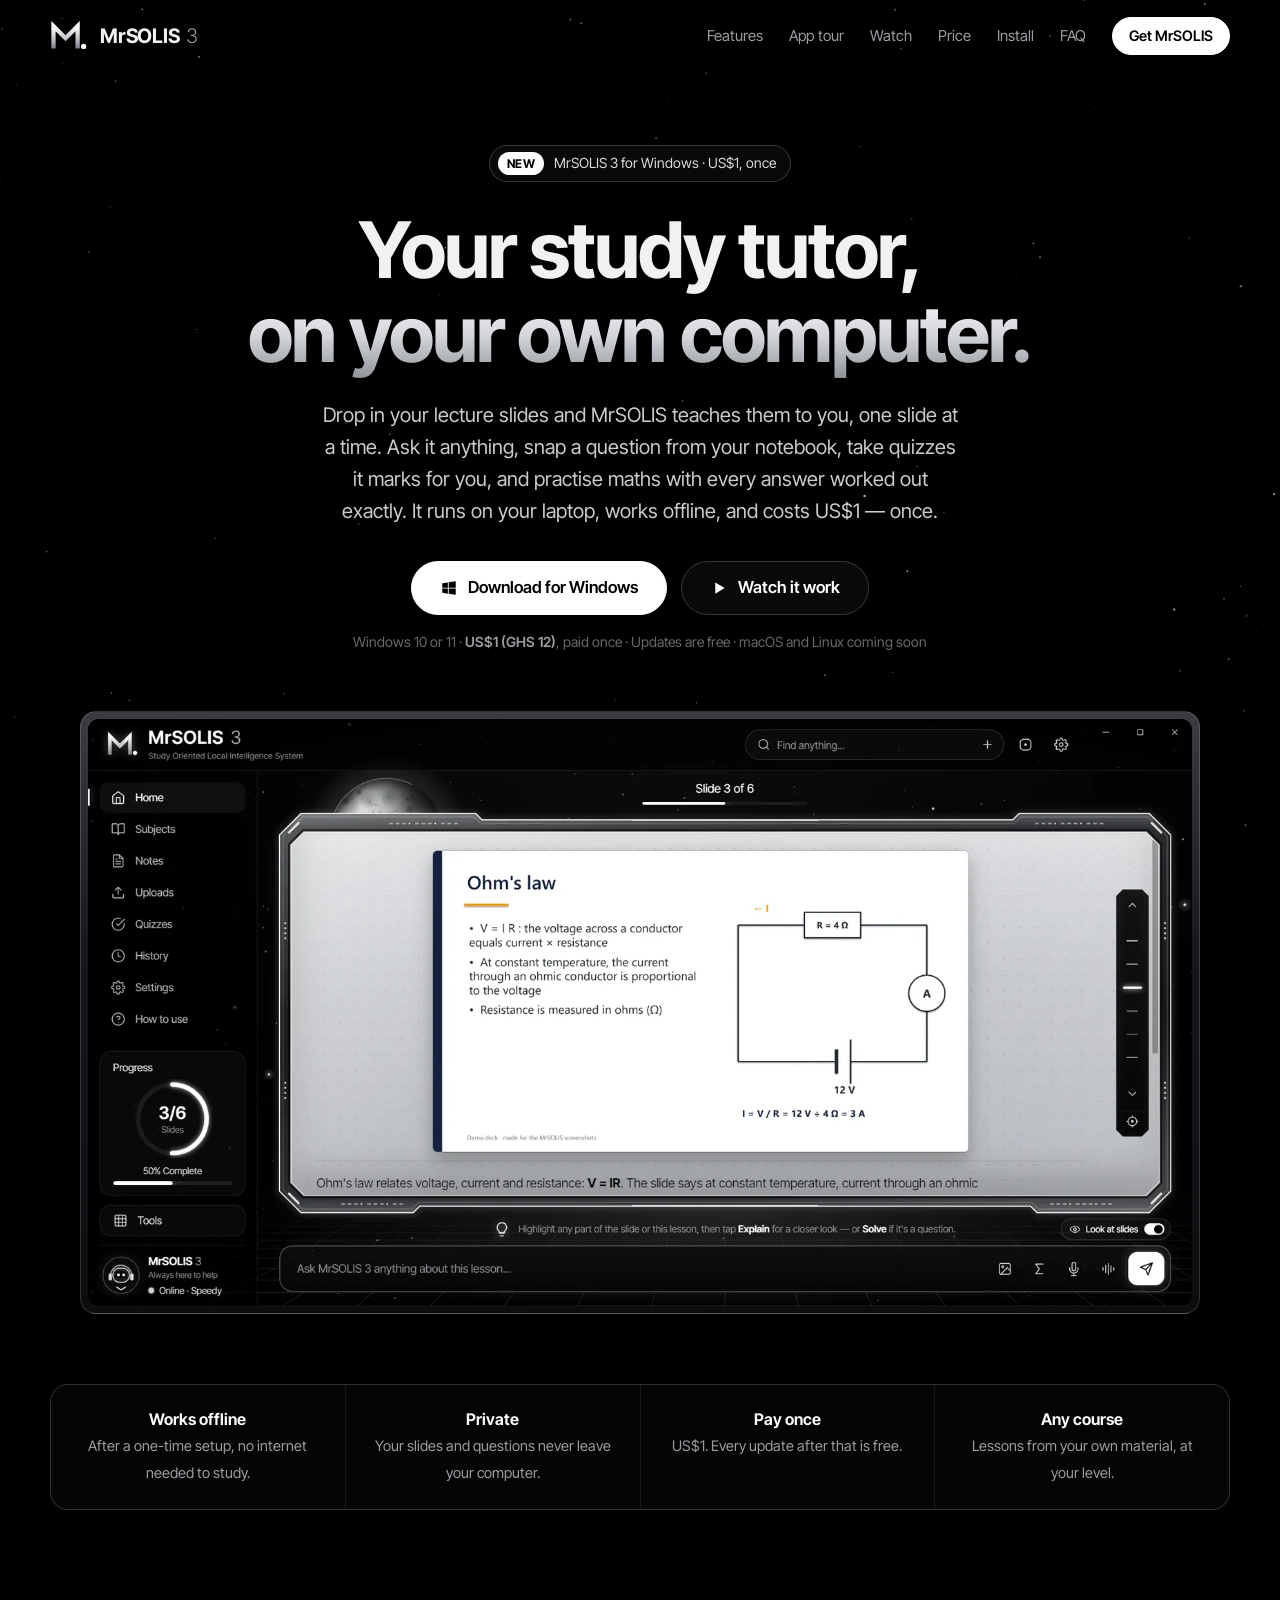
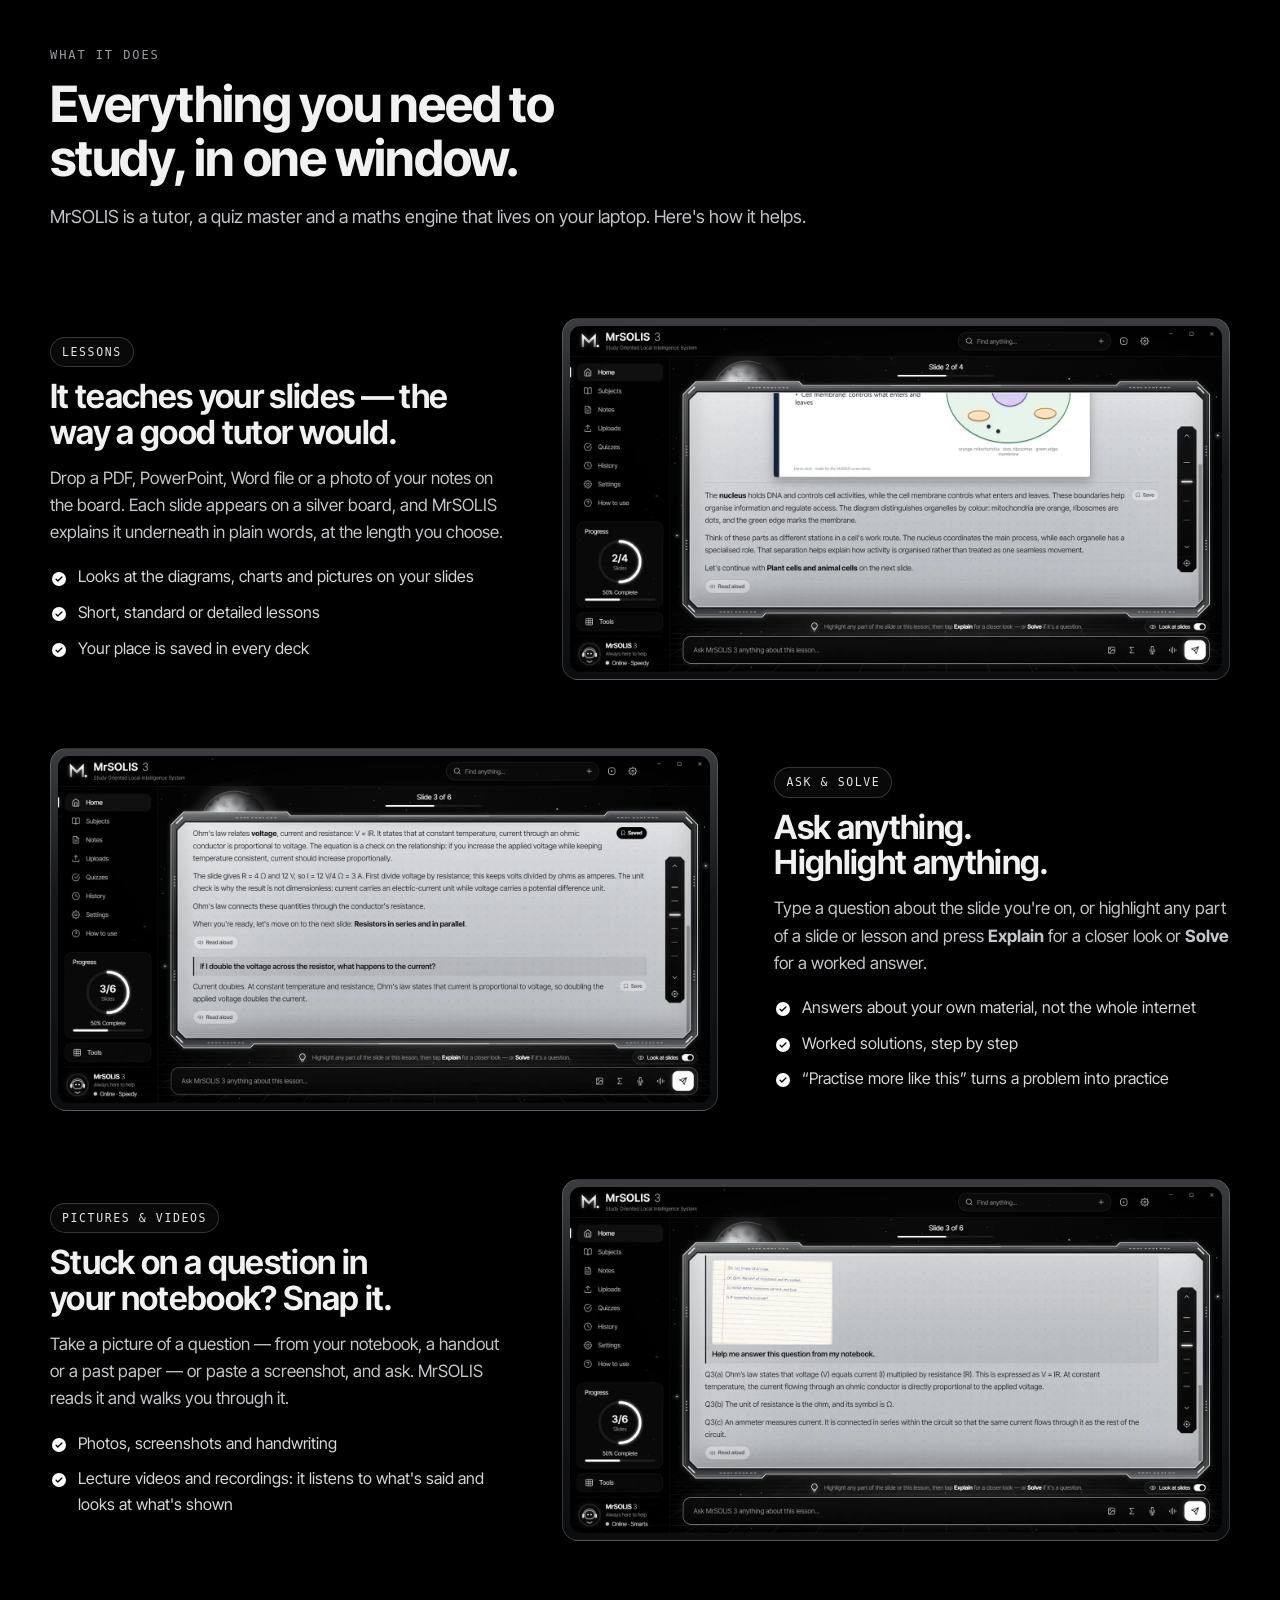
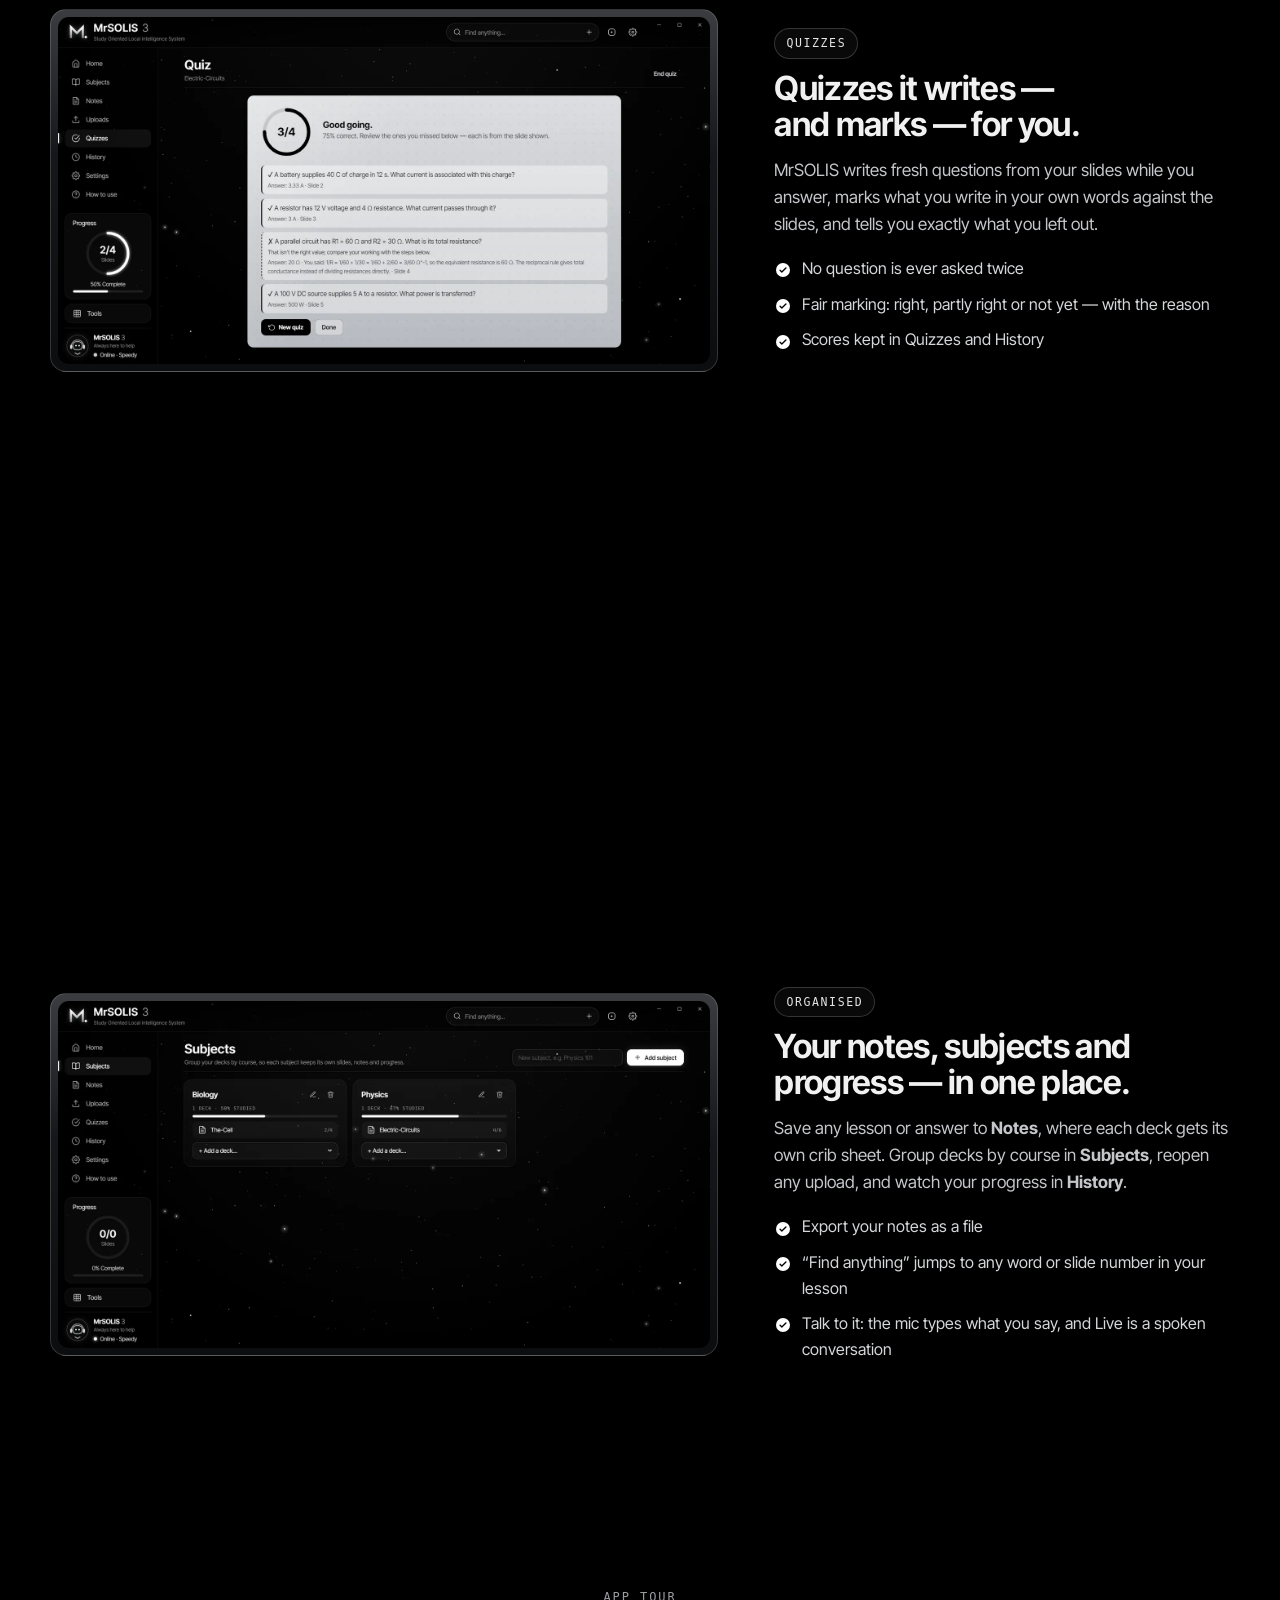
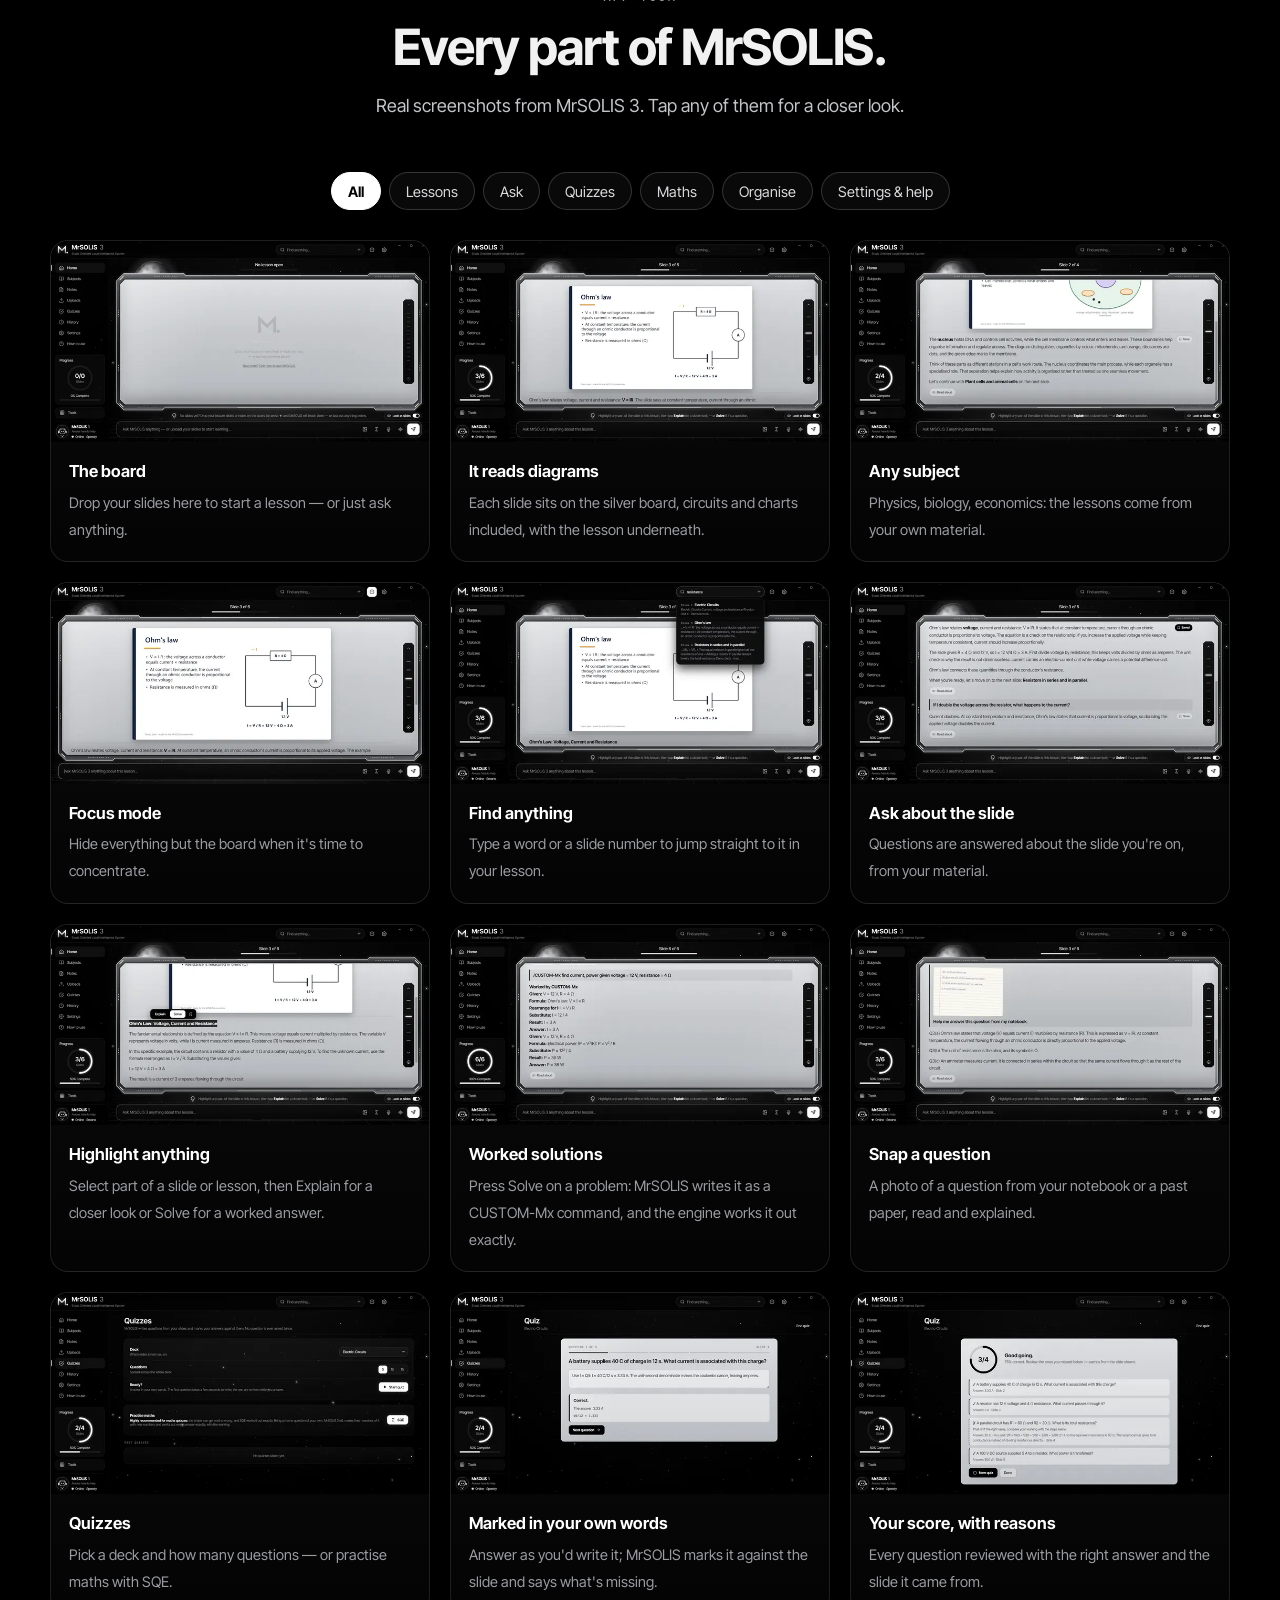
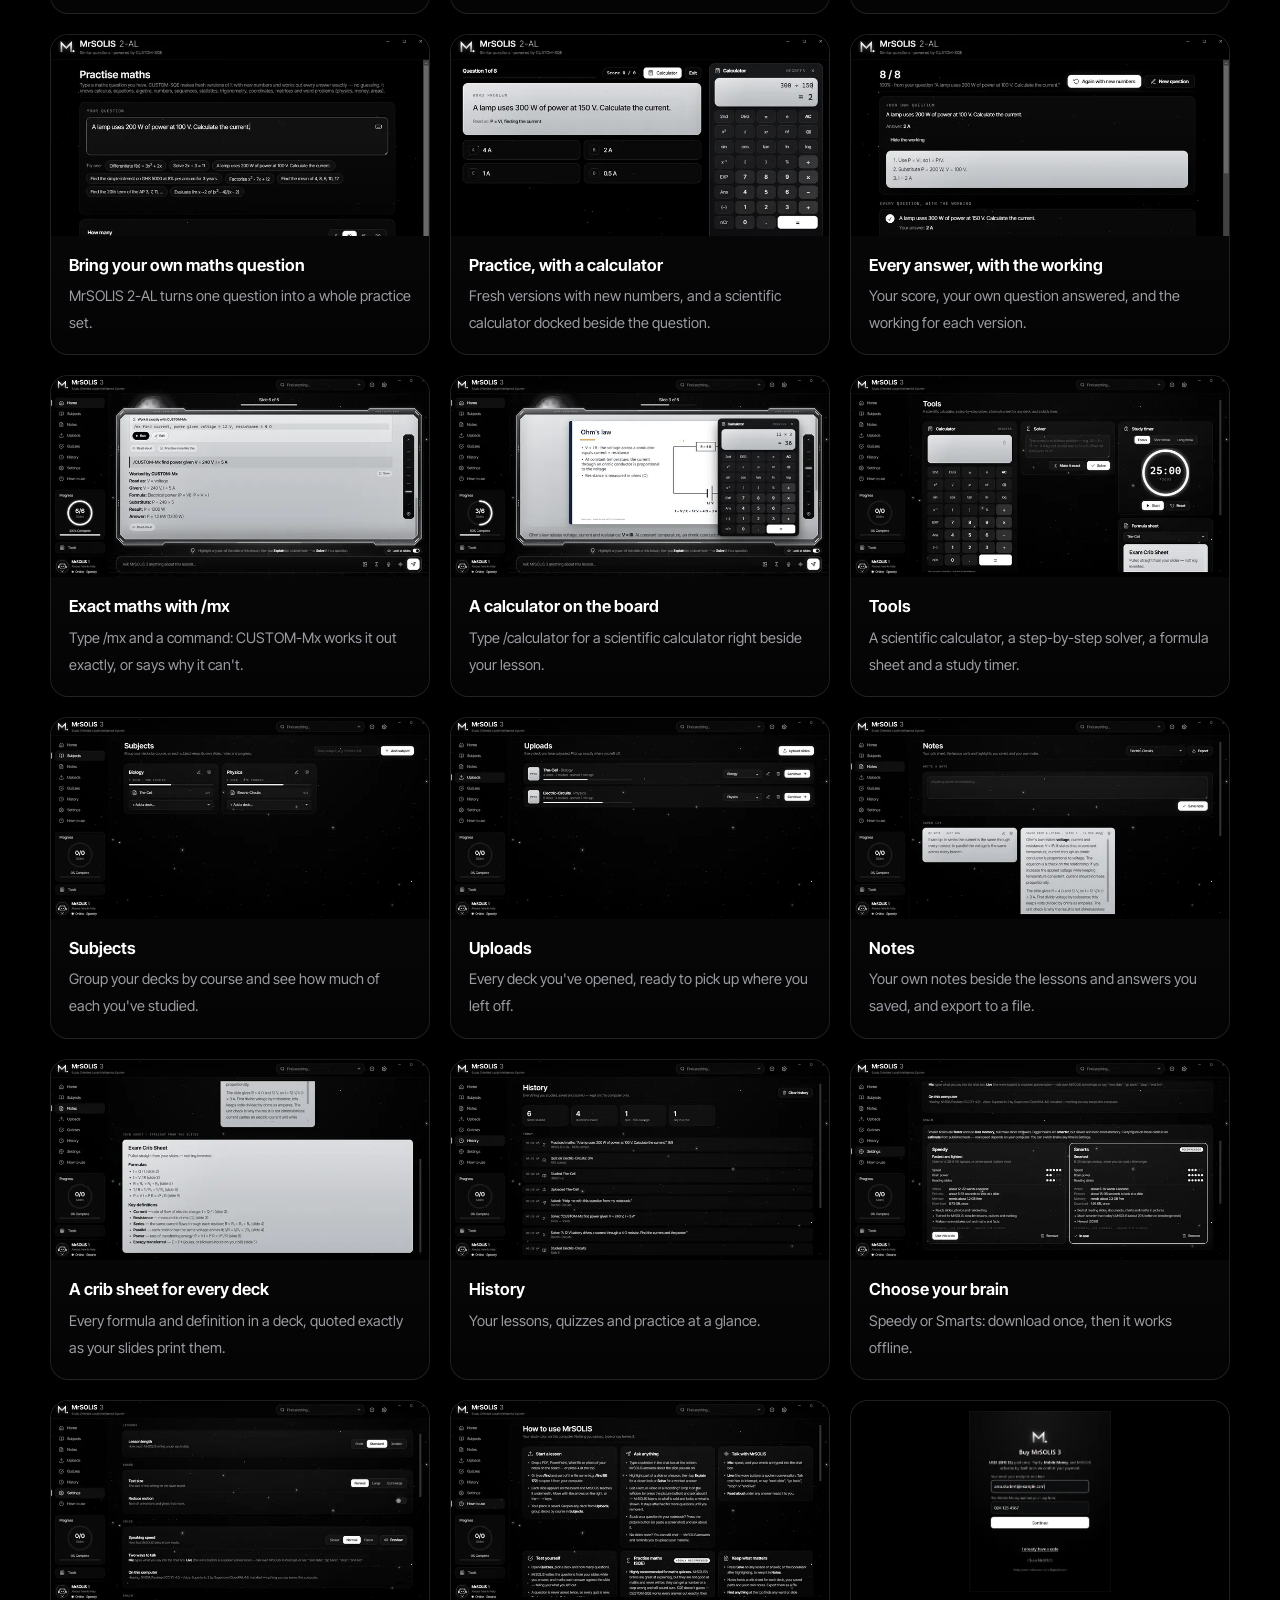
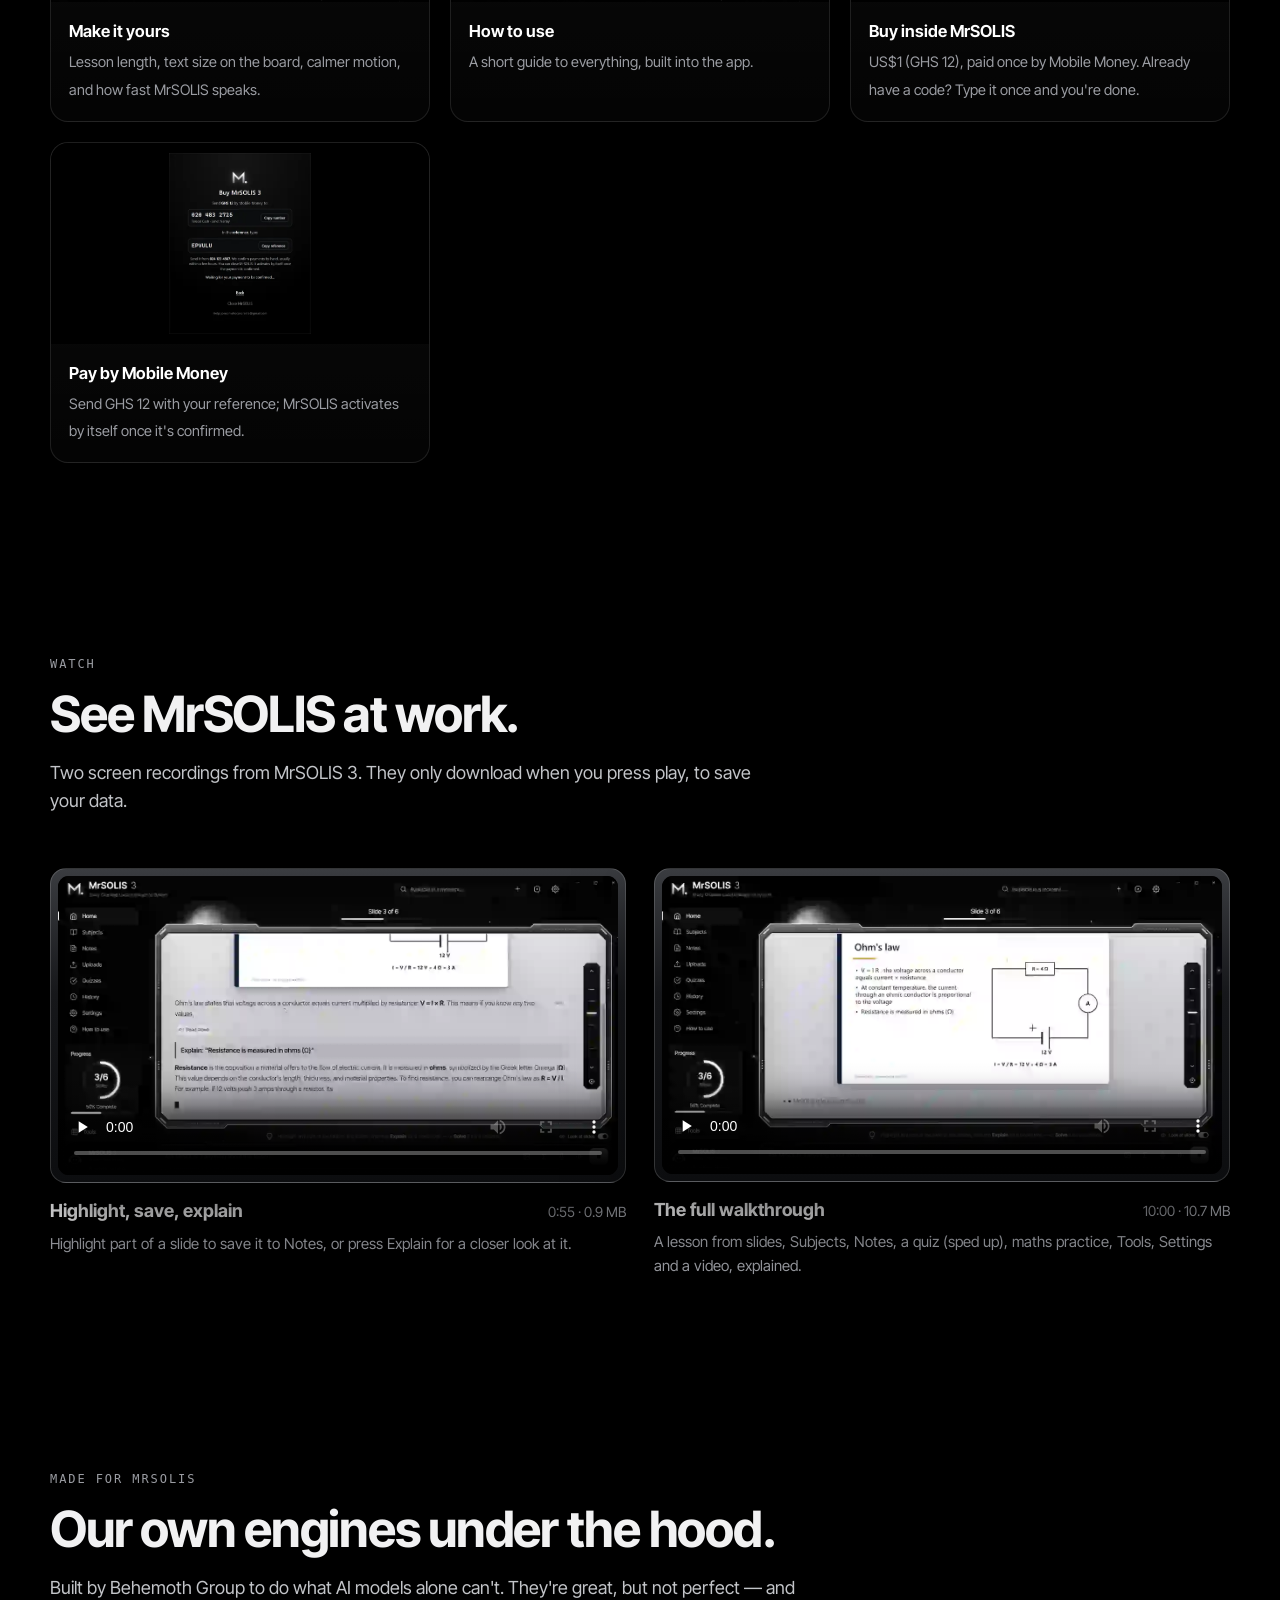
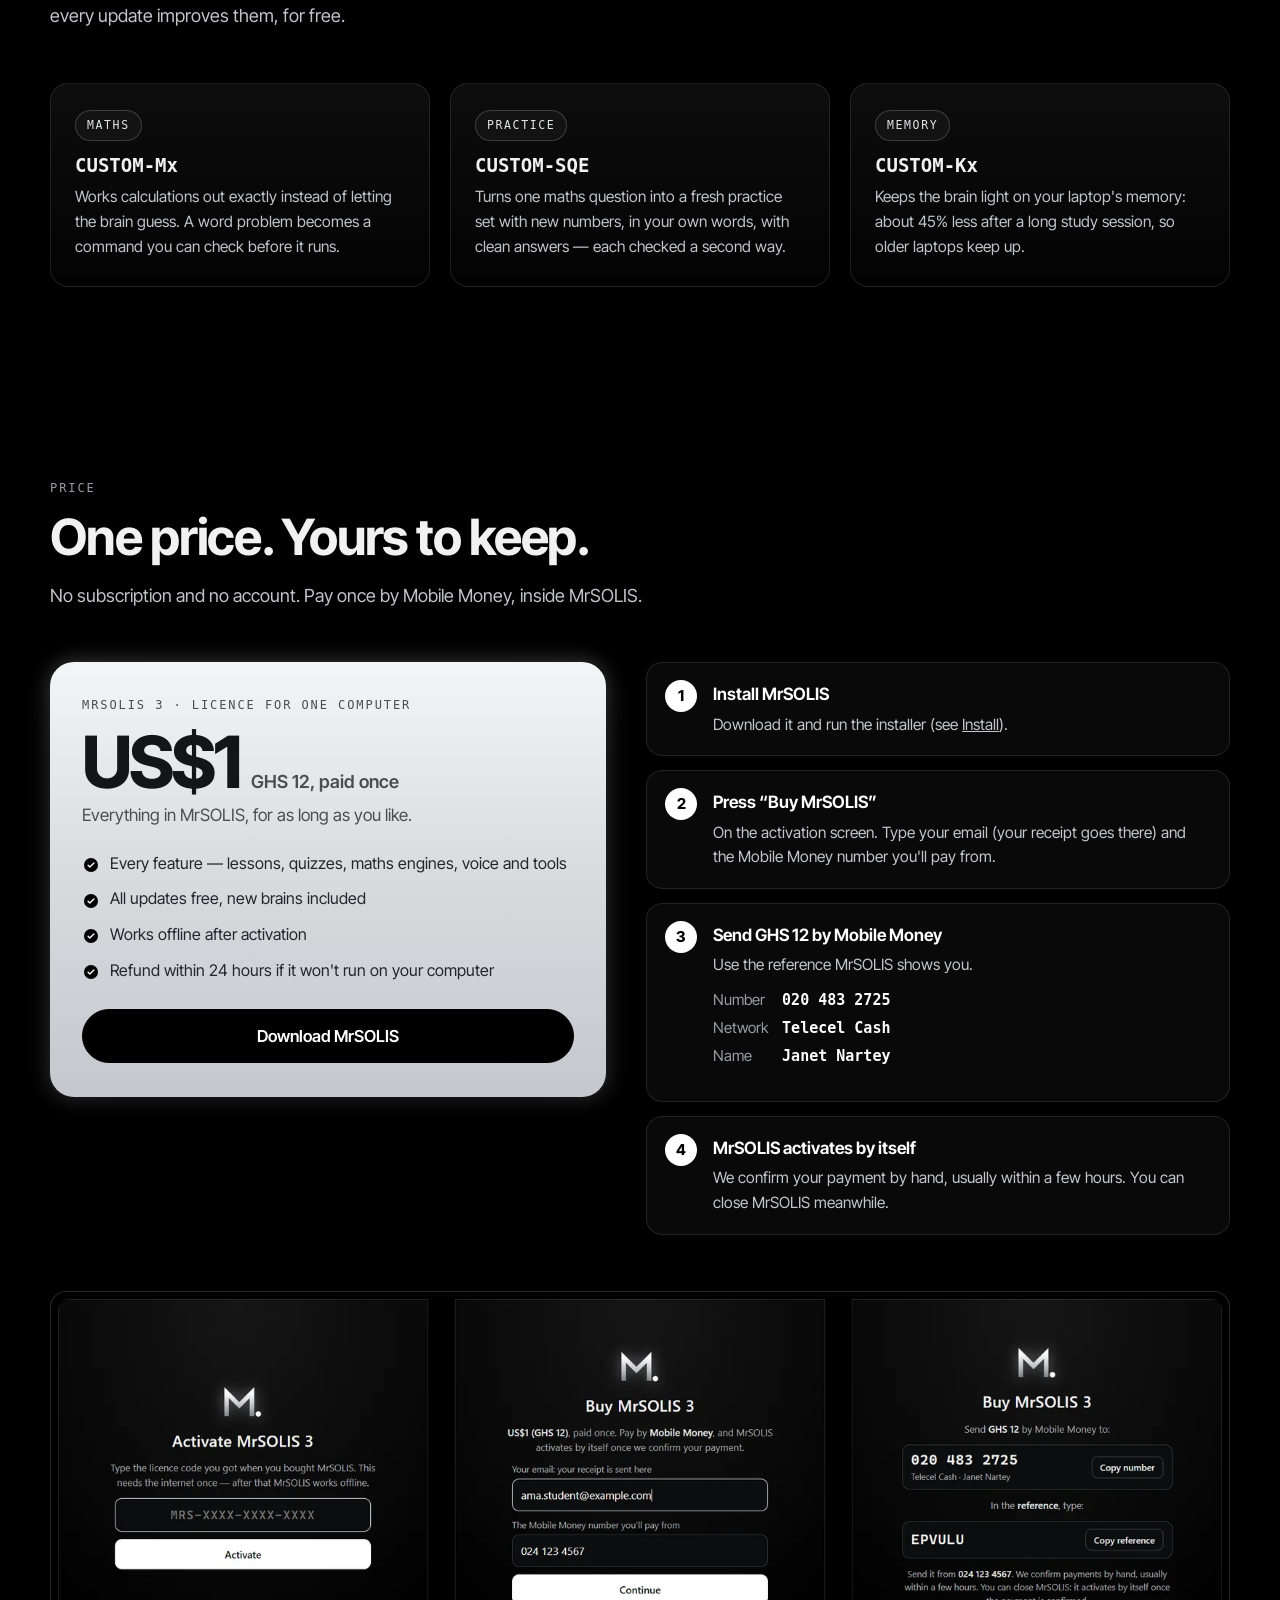
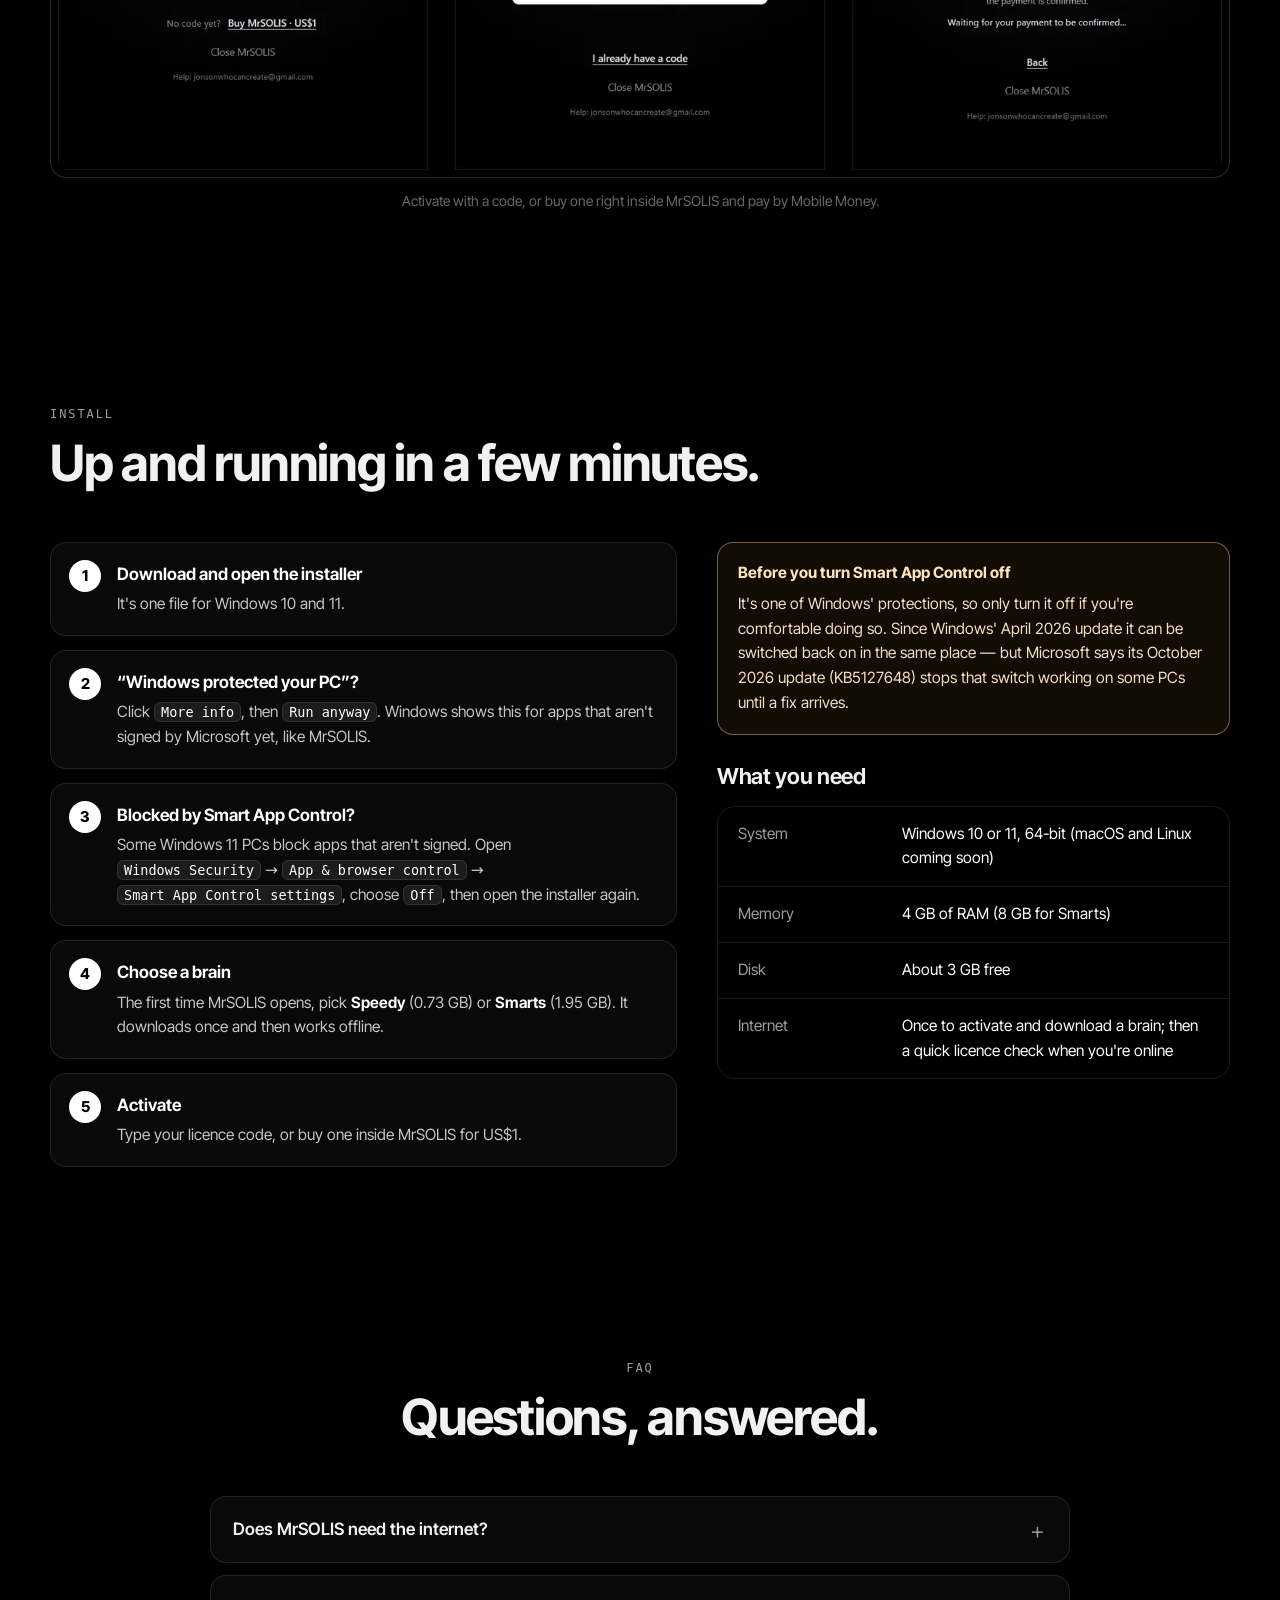
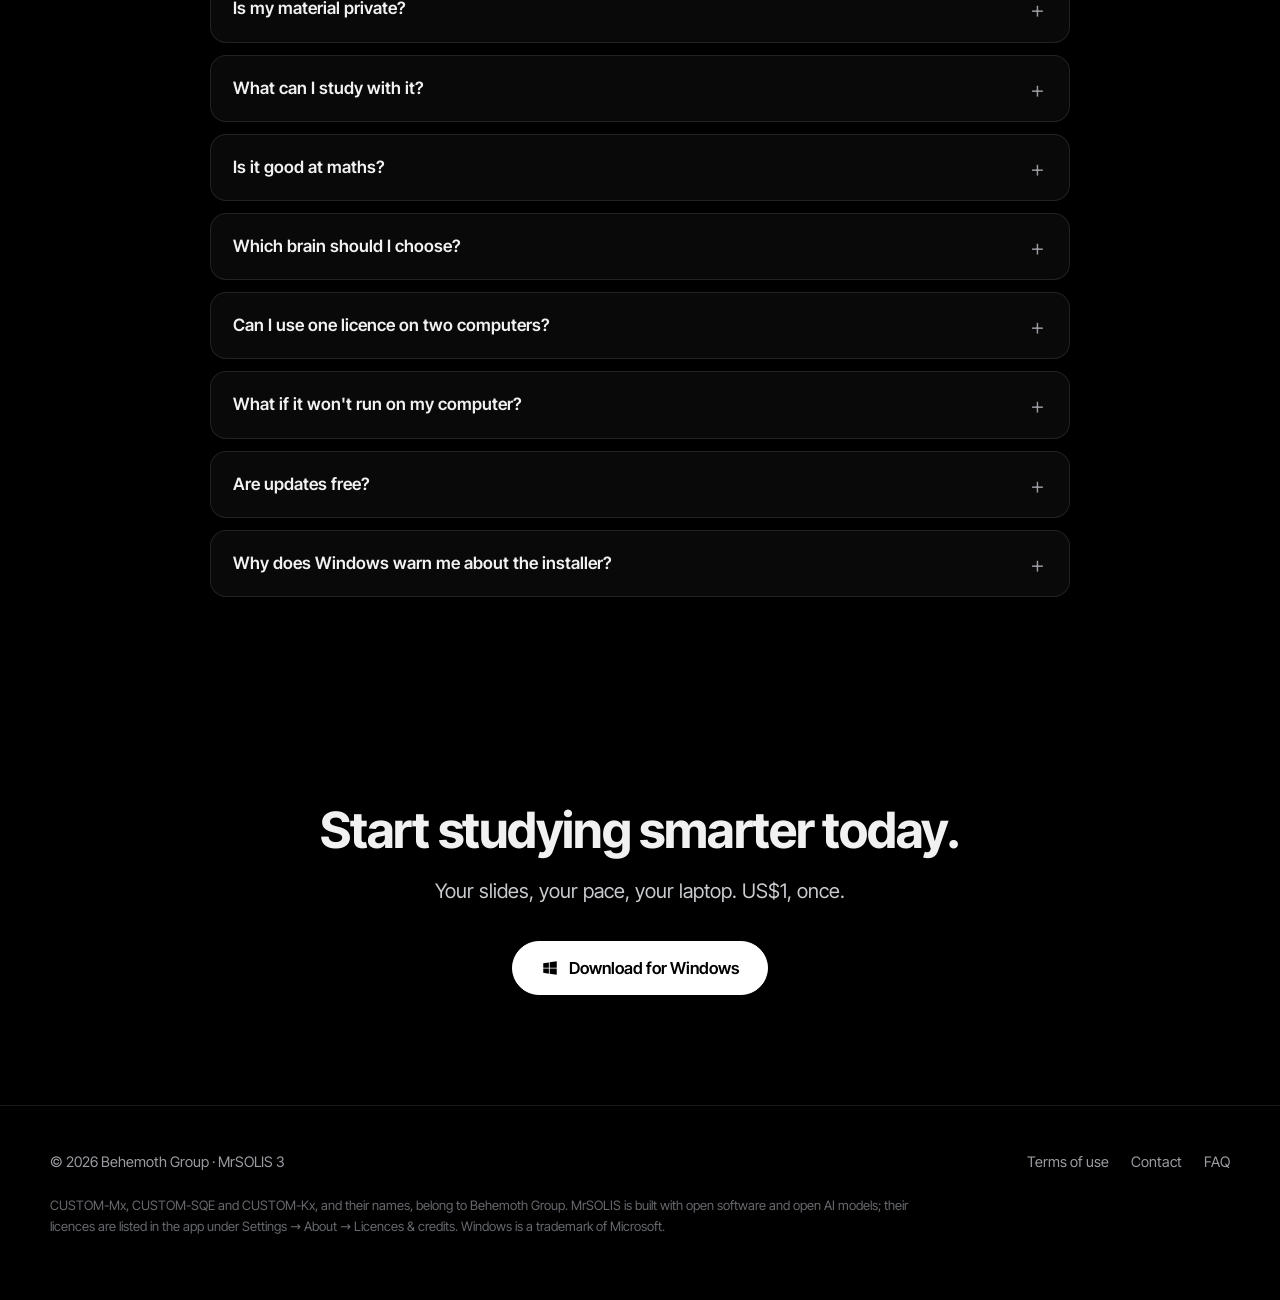
==== index.html @ 2f84d7c8 "MrSOLIS 3 website Replaces the Lunar 1 page: what MrSOLIS 3 does, a 28-screenshot app tour with shor" ====
<!doctype html>
<html lang="en" class="no-js">
<head>
<meta charset="utf-8">
<meta name="viewport" content="width=device-width, initial-scale=1">
<title>MrSOLIS 3 — Your study tutor, on your own computer</title>
<meta name="description" content="MrSOLIS 3 teaches your lecture slides slide by slide, answers your questions, marks your quizzes and works maths out exactly. It runs on your Windows laptop, works offline, and costs US$1, once.">
<meta name="theme-color" content="#000000">
<link rel="icon" href="assets/img/favicon.svg" type="image/svg+xml">
<link rel="icon" href="assets/img/icon-512.png" type="image/png">
<link rel="apple-touch-icon" href="assets/img/icon-512.png">
<link rel="canonical" href="https://aduamankwahkwasi292-wq.github.io/lunar-app/">
<meta property="og:type" content="website">
<meta property="og:site_name" content="MrSOLIS">
<meta property="og:url" content="https://aduamankwahkwasi292-wq.github.io/lunar-app/">
<meta property="og:title" content="MrSOLIS 3 — Your study tutor, on your own computer">
<meta property="og:description" content="Lessons from your own slides, quizzes it marks, maths worked out exactly. Offline, private, US$1 once.">
<meta property="og:image" content="https://aduamankwahkwasi292-wq.github.io/lunar-app/assets/img/og.jpg">
<meta property="og:image:width" content="1200">
<meta property="og:image:height" content="630">
<meta name="twitter:card" content="summary_large_image">
<link rel="preload" href="assets/fonts/inter-tight-var.woff2" as="font" type="font/woff2" crossorigin>
<link rel="stylesheet" href="styles.css">
<script>document.documentElement.classList.remove('no-js')</script>
<script type="application/ld+json">
{
  "@context": "https://schema.org",
  "@type": "SoftwareApplication",
  "name": "MrSOLIS 3",
  "applicationCategory": "EducationalApplication",
  "operatingSystem": "Windows 10, Windows 11",
  "description": "An offline AI study tutor: lessons from your own slides, quizzes it marks, and maths worked out exactly.",
  "offers": { "@type": "Offer", "price": "1.00", "priceCurrency": "USD" },
  "publisher": { "@type": "Organization", "name": "Behemoth Group" }
}
</script>
</head>
<body>
<a class="skip" href="#main">Skip to content</a>
<canvas id="stars" aria-hidden="true"></canvas>

<header class="nav" id="nav">
  <div class="wrap nav-in">
    <a class="brand" href="#top" aria-label="MrSOLIS 3, back to top">
      <svg viewBox="0 0 44 36" aria-hidden="true"><defs><linearGradient id="lm" x1="0" y1="0" x2="0" y2="1"><stop offset="0" stop-color="#fff"/><stop offset=".55" stop-color="#bfc2c6"/><stop offset="1" stop-color="#7c8086"/></linearGradient></defs><path d="M4 32V6l14 14L32 6v26" fill="none" stroke="url(#lm)" stroke-width="5"/><circle cx="39" cy="29.5" r="3" fill="#fff"/></svg>
      MrSOLIS <span>3</span>
    </a>
    <nav class="nav-links" aria-label="Main">
      <a href="#features">Features</a>
      <a href="#tour">App tour</a>
      <a href="#watch">Watch</a>
      <a href="#price">Price</a>
      <a href="#install">Install</a>
      <a href="#faq">FAQ</a>
      <a class="btn btn-primary btn-sm" href="#price">Get MrSOLIS</a>
    </nav>
  </div>
</header>

<main id="main">
  <!-- ═══ hero ═══ -->
  <section class="hero" id="top">
    <div class="wrap">
      <a class="pill" href="#price"><b>NEW</b>MrSOLIS 3 for Windows · US$1, once</a>
      <h1>Your study tutor,<br><span class="metal">on your own computer.</span></h1>
      <p class="lead">Drop in your lecture slides and MrSOLIS teaches them to you, one slide at a time. Ask it anything, snap a
        question from your notebook, take quizzes it marks for you, and practise maths with every answer worked out exactly.
        It runs on your laptop, works offline, and costs US$1 — once.</p>
      <div class="cta-row">
        <a class="btn btn-primary btn-lg" href="https://github.com/aduamankwahkwasi292-wq/lunar/releases/latest" data-dl>
          <svg viewBox="0 0 24 24" fill="currentColor" aria-hidden="true"><path d="M3 5.6 10.5 4.5v7H3zM11.6 4.35 21 3v8.5h-9.4zM3 12.5h7.5v7L3 18.4zM11.6 12.5H21V21l-9.4-1.4z"/></svg>
          Download for Windows
        </a>
        <a class="btn btn-lg" href="#watch">
          <svg viewBox="0 0 24 24" fill="currentColor" aria-hidden="true"><path d="M7 4.5v15l12.5-7.5z"/></svg>
          Watch it work
        </a>
      </div>
      <p class="cta-note">Windows 10 or 11 · <b>US$1 (GHS 12)</b>, paid once · Updates are free · macOS and Linux coming soon</p>
      <div class="hero-shot reveal">
        <div class="frame"><img src="assets/img/shot-diagram.webp" width="1600" height="850" alt="MrSOLIS teaching Ohm's law: the slide with its circuit diagram on the silver board, and the lesson written underneath" fetchpriority="high"></div>
      </div>
      <div class="strip reveal">
        <div><b>Works offline</b><span>After a one-time setup, no internet needed to study.</span></div>
        <div><b>Private</b><span>Your slides and questions never leave your computer.</span></div>
        <div><b>Pay once</b><span>US$1. Every update after that is free.</span></div>
        <div><b>Any course</b><span>Lessons from your own material, at your level.</span></div>
      </div>
    </div>
  </section>

  <!-- ═══ features ═══ -->
  <section id="features">
    <div class="wrap">
      <div class="sec-head reveal">
        <div class="eyebrow">What it does</div>
        <h2>Everything you need to study, in one window.</h2>
        <p>MrSOLIS is a tutor, a quiz master and a maths engine that lives on your laptop. Here's how it helps.</p>
      </div>

      <div class="feature reveal">
        <div class="feature-text">
          <span class="badge">Lessons</span>
          <h3>It teaches your slides — the way a good tutor would.</h3>
          <p>Drop a PDF, PowerPoint, Word file or a photo of your notes on the board. Each slide appears on a silver board, and
            MrSOLIS explains it underneath in plain words, at the length you choose.</p>
          <ul class="ticks">
            <li>Looks at the diagrams, charts and pictures on your slides</li>
            <li>Short, standard or detailed lessons</li>
            <li>Your place is saved in every deck</li>
          </ul>
        </div>
        <div class="frame zoom" tabindex="0" role="button" data-full="assets/img/shot-cell.webp" data-caption="A biology lesson: the slide's cell diagram above, MrSOLIS's explanation below."><img src="assets/img/shot-cell.webp" width="1600" height="850" loading="lazy" alt="MrSOLIS explaining a slide about the parts of an animal cell"></div>
      </div>

      <div class="feature flip reveal">
        <div class="feature-text">
          <span class="badge">Ask &amp; solve</span>
          <h3>Ask anything. Highlight anything.</h3>
          <p>Type a question about the slide you're on, or highlight any part of a slide or lesson and press <b>Explain</b> for a
            closer look or <b>Solve</b> for a worked answer.</p>
          <ul class="ticks">
            <li>Answers about your own material, not the whole internet</li>
            <li>Worked solutions, step by step</li>
            <li>“Practise more like this” turns a problem into practice</li>
          </ul>
        </div>
        <div class="shots-2">
          <div class="frame zoom" tabindex="0" role="button" data-full="assets/img/shot-ask.webp" data-caption="Asking a question about the slide you're on."><img src="assets/img/shot-ask.webp" width="1600" height="850" loading="lazy" alt="A student's question about Ohm's law and MrSOLIS's answer"></div>
        </div>
      </div>

      <div class="feature reveal">
        <div class="feature-text">
          <span class="badge">Pictures &amp; videos</span>
          <h3>Stuck on a question in your notebook? Snap it.</h3>
          <p>Take a picture of a question — from your notebook, a handout or a past paper — or paste a screenshot, and ask.
            MrSOLIS reads it and walks you through it.</p>
          <ul class="ticks">
            <li>Photos, screenshots and handwriting</li>
            <li>Lecture videos and recordings: it listens to what's said and looks at what's shown</li>
          </ul>
        </div>
        <div class="frame zoom" tabindex="0" role="button" data-full="assets/img/shot-picture.webp" data-caption="A photo of a homework question from a notebook, read and answered part by part."><img src="assets/img/shot-picture.webp" width="1600" height="850" loading="lazy" alt="A notebook photo of a physics question about Ohm's law, and MrSOLIS's answer"></div>
      </div>

      <div class="feature flip reveal">
        <div class="feature-text">
          <span class="badge">Quizzes</span>
          <h3>Quizzes it writes — and marks — for you.</h3>
          <p>MrSOLIS writes fresh questions from your slides while you answer, marks what you write in your own words against
            the slides, and tells you exactly what you left out.</p>
          <ul class="ticks">
            <li>No question is ever asked twice</li>
            <li>Fair marking: right, partly right or not yet — with the reason</li>
            <li>Scores kept in Quizzes and History</li>
          </ul>
        </div>
        <div class="shots-2">
          <div class="frame zoom" tabindex="0" role="button" data-full="assets/img/shot-score.webp" data-caption="A finished quiz: 3 of 4, with the wrong answer caught and the right one shown, each from its slide."><img src="assets/img/shot-score.webp" width="1600" height="850" loading="lazy" alt="A quiz score of 3 out of 4, with every question reviewed"></div>
        </div>
      </div>

      <div class="feature reveal" id="maths">
        <div class="feature-text">
          <span class="badge white">Highly recommended for maths</span>
          <h3>Maths you can trust: worked out, not guessed.</h3>
          <p>AI tutors guess at numbers. MrSOLIS's own maths engines don't: they work every answer out exactly. Bring one maths
            question from your notes or a past paper, and <b>SQE</b> makes fresh versions of it with new numbers, marks your answers
            and shows the working — with a scientific calculator right beside the question.</p>
          <ul class="ticks">
            <li>Calculus, algebra, equations, statistics, trigonometry, vectors, matrices and word problems</li>
            <li><b>/mx</b> commands: exact answers, or a clear reason why not</li>
            <li>Your own question answered too, with every step</li>
          </ul>
        </div>
        <div class="frame zoom" tabindex="0" role="button" data-full="assets/img/shot-sqe.webp" data-caption="SQE practice: a fresh version of the student's own question, with the calculator docked beside it."><img src="assets/img/shot-sqe.webp" width="1375" height="975" loading="lazy" alt="MrSOLIS 2-AL maths practice with a docked scientific calculator"></div>
      </div>

      <div class="feature flip reveal">
        <div class="feature-text">
          <span class="badge">Organised</span>
          <h3>Your notes, subjects and progress — in one place.</h3>
          <p>Save any lesson or answer to <b>Notes</b>, where each deck gets its own crib sheet. Group decks by course in
            <b>Subjects</b>, reopen any upload, and watch your progress in <b>History</b>.</p>
          <ul class="ticks">
            <li>Export your notes as a file</li>
            <li>“Find anything” jumps to any word or slide number in your lesson</li>
            <li>Talk to it: the mic types what you say, and Live is a spoken conversation</li>
          </ul>
        </div>
        <div class="frame zoom" tabindex="0" role="button" data-full="assets/img/shot-subjects.webp" data-caption="Subjects: decks grouped by course, with progress."><img src="assets/img/shot-subjects.webp" width="1600" height="850" loading="lazy" alt="The Subjects page with Physics and Biology"></div>
      </div>
    </div>
  </section>

  <!-- ═══ the app tour ═══ -->
  <section id="tour">
    <div class="wrap">
      <div class="sec-head center reveal" style="text-align:center">
        <div class="eyebrow">App tour</div>
        <h2>Every part of MrSOLIS.</h2>
        <p>Real screenshots from MrSOLIS 3. Tap any of them for a closer look.</p>
      </div>
      <div class="tabs reveal" role="tablist" aria-label="Parts of the app">
        <button class="tab" type="button" role="tab" aria-selected="true" data-filter="all">All</button>
        <button class="tab" type="button" role="tab" aria-selected="false" data-filter="learn">Lessons</button>
        <button class="tab" type="button" role="tab" aria-selected="false" data-filter="ask">Ask</button>
        <button class="tab" type="button" role="tab" aria-selected="false" data-filter="quiz">Quizzes</button>
        <button class="tab" type="button" role="tab" aria-selected="false" data-filter="maths">Maths</button>
        <button class="tab" type="button" role="tab" aria-selected="false" data-filter="organise">Organise</button>
        <button class="tab" type="button" role="tab" aria-selected="false" data-filter="settings">Settings &amp; help</button>
      </div>
      <div class="gallery" id="gallery">
        <article class="card reveal" data-part="learn">
          <button type="button" data-full="assets/img/shot-home.webp" data-caption="The board: Drop your slides here to start a lesson — or just ask anything." aria-label="Enlarge: The board"><img src="assets/img/thumb/shot-home.webp" loading="lazy" alt="The board"></button>
          <div class="card-body"><b>The board</b><span>Drop your slides here to start a lesson — or just ask anything.</span></div>
        </article>
        <article class="card reveal" data-part="learn">
          <button type="button" data-full="assets/img/shot-diagram.webp" data-caption="It reads diagrams: Each slide sits on the silver board, circuits and charts included, with the lesson underneath." aria-label="Enlarge: It reads diagrams"><img src="assets/img/thumb/shot-diagram.webp" loading="lazy" alt="It reads diagrams"></button>
          <div class="card-body"><b>It reads diagrams</b><span>Each slide sits on the silver board, circuits and charts included, with the lesson underneath.</span></div>
        </article>
        <article class="card reveal" data-part="learn">
          <button type="button" data-full="assets/img/shot-cell.webp" data-caption="Any subject: Physics, biology, economics: the lessons come from your own material." aria-label="Enlarge: Any subject"><img src="assets/img/thumb/shot-cell.webp" loading="lazy" alt="Any subject"></button>
          <div class="card-body"><b>Any subject</b><span>Physics, biology, economics: the lessons come from your own material.</span></div>
        </article>
        <article class="card reveal" data-part="learn">
          <button type="button" data-full="assets/img/shot-focus.webp" data-caption="Focus mode: Hide everything but the board when it&#x27;s time to concentrate." aria-label="Enlarge: Focus mode"><img src="assets/img/thumb/shot-focus.webp" loading="lazy" alt="Focus mode"></button>
          <div class="card-body"><b>Focus mode</b><span>Hide everything but the board when it&#x27;s time to concentrate.</span></div>
        </article>
        <article class="card reveal" data-part="learn organise">
          <button type="button" data-full="assets/img/shot-find.webp" data-caption="Find anything: Type a word or a slide number to jump straight to it in your lesson." aria-label="Enlarge: Find anything"><img src="assets/img/thumb/shot-find.webp" loading="lazy" alt="Find anything"></button>
          <div class="card-body"><b>Find anything</b><span>Type a word or a slide number to jump straight to it in your lesson.</span></div>
        </article>
        <article class="card reveal" data-part="ask">
          <button type="button" data-full="assets/img/shot-ask.webp" data-caption="Ask about the slide: Questions are answered about the slide you&#x27;re on, from your material." aria-label="Enlarge: Ask about the slide"><img src="assets/img/thumb/shot-ask.webp" loading="lazy" alt="Ask about the slide"></button>
          <div class="card-body"><b>Ask about the slide</b><span>Questions are answered about the slide you&#x27;re on, from your material.</span></div>
        </article>
        <article class="card reveal" data-part="ask">
          <button type="button" data-full="assets/img/shot-highlight.webp" data-caption="Highlight anything: Select part of a slide or lesson, then Explain for a closer look or Solve for a worked answer." aria-label="Enlarge: Highlight anything"><img src="assets/img/thumb/shot-highlight.webp" loading="lazy" alt="Highlight anything"></button>
          <div class="card-body"><b>Highlight anything</b><span>Select part of a slide or lesson, then Explain for a closer look or Solve for a worked answer.</span></div>
        </article>
        <article class="card reveal" data-part="ask maths">
          <button type="button" data-full="assets/img/shot-solve.webp" data-caption="Worked solutions: Press Solve on a problem: MrSOLIS writes it as a CUSTOM-Mx command, and the engine works it out exactly." aria-label="Enlarge: Worked solutions"><img src="assets/img/thumb/shot-solve.webp" loading="lazy" alt="Worked solutions"></button>
          <div class="card-body"><b>Worked solutions</b><span>Press Solve on a problem: MrSOLIS writes it as a CUSTOM-Mx command, and the engine works it out exactly.</span></div>
        </article>
        <article class="card reveal" data-part="ask">
          <button type="button" data-full="assets/img/shot-picture.webp" data-caption="Snap a question: A photo of a question from your notebook or a past paper, read and explained." aria-label="Enlarge: Snap a question"><img src="assets/img/thumb/shot-picture.webp" loading="lazy" alt="Snap a question"></button>
          <div class="card-body"><b>Snap a question</b><span>A photo of a question from your notebook or a past paper, read and explained.</span></div>
        </article>
        <article class="card reveal" data-part="quiz">
          <button type="button" data-full="assets/img/shot-quizzes.webp" data-caption="Quizzes: Pick a deck and how many questions — or practise maths with SQE." aria-label="Enlarge: Quizzes"><img src="assets/img/thumb/shot-quizzes.webp" loading="lazy" alt="Quizzes"></button>
          <div class="card-body"><b>Quizzes</b><span>Pick a deck and how many questions — or practise maths with SQE.</span></div>
        </article>
        <article class="card reveal" data-part="quiz">
          <button type="button" data-full="assets/img/shot-quiz.webp" data-caption="Marked in your own words: Answer as you&#x27;d write it; MrSOLIS marks it against the slide and says what&#x27;s missing." aria-label="Enlarge: Marked in your own words"><img src="assets/img/thumb/shot-quiz.webp" loading="lazy" alt="Marked in your own words"></button>
          <div class="card-body"><b>Marked in your own words</b><span>Answer as you&#x27;d write it; MrSOLIS marks it against the slide and says what&#x27;s missing.</span></div>
        </article>
        <article class="card reveal" data-part="quiz">
          <button type="button" data-full="assets/img/shot-score.webp" data-caption="Your score, with reasons: Every question reviewed with the right answer and the slide it came from." aria-label="Enlarge: Your score, with reasons"><img src="assets/img/thumb/shot-score.webp" loading="lazy" alt="Your score, with reasons"></button>
          <div class="card-body"><b>Your score, with reasons</b><span>Every question reviewed with the right answer and the slide it came from.</span></div>
        </article>
        <article class="card reveal" data-part="maths quiz">
          <button type="button" data-full="assets/img/shot-sqe-start.webp" data-caption="Bring your own maths question: MrSOLIS 2-AL turns one question into a whole practice set." aria-label="Enlarge: Bring your own maths question"><img src="assets/img/thumb/shot-sqe-start.webp" loading="lazy" alt="Bring your own maths question"></button>
          <div class="card-body"><b>Bring your own maths question</b><span>MrSOLIS 2-AL turns one question into a whole practice set.</span></div>
        </article>
        <article class="card reveal" data-part="maths quiz">
          <button type="button" data-full="assets/img/shot-sqe.webp" data-caption="Practice, with a calculator: Fresh versions with new numbers, and a scientific calculator docked beside the question." aria-label="Enlarge: Practice, with a calculator"><img src="assets/img/thumb/shot-sqe.webp" loading="lazy" alt="Practice, with a calculator"></button>
          <div class="card-body"><b>Practice, with a calculator</b><span>Fresh versions with new numbers, and a scientific calculator docked beside the question.</span></div>
        </article>
        <article class="card reveal" data-part="maths quiz">
          <button type="button" data-full="assets/img/shot-sqe-review.webp" data-caption="Every answer, with the working: Your score, your own question answered, and the working for each version." aria-label="Enlarge: Every answer, with the working"><img src="assets/img/thumb/shot-sqe-review.webp" loading="lazy" alt="Every answer, with the working"></button>
          <div class="card-body"><b>Every answer, with the working</b><span>Your score, your own question answered, and the working for each version.</span></div>
        </article>
        <article class="card reveal" data-part="maths">
          <button type="button" data-full="assets/img/shot-mx.webp" data-caption="Exact maths with /mx: Type /mx and a command: CUSTOM-Mx works it out exactly, or says why it can&#x27;t." aria-label="Enlarge: Exact maths with /mx"><img src="assets/img/thumb/shot-mx.webp" loading="lazy" alt="Exact maths with /mx"></button>
          <div class="card-body"><b>Exact maths with /mx</b><span>Type /mx and a command: CUSTOM-Mx works it out exactly, or says why it can&#x27;t.</span></div>
        </article>
        <article class="card reveal" data-part="maths organise">
          <button type="button" data-full="assets/img/shot-calc.webp" data-caption="A calculator on the board: Type /calculator for a scientific calculator right beside your lesson." aria-label="Enlarge: A calculator on the board"><img src="assets/img/thumb/shot-calc.webp" loading="lazy" alt="A calculator on the board"></button>
          <div class="card-body"><b>A calculator on the board</b><span>Type /calculator for a scientific calculator right beside your lesson.</span></div>
        </article>
        <article class="card reveal" data-part="organise maths">
          <button type="button" data-full="assets/img/shot-tools.webp" data-caption="Tools: A scientific calculator, a step-by-step solver, a formula sheet and a study timer." aria-label="Enlarge: Tools"><img src="assets/img/thumb/shot-tools.webp" loading="lazy" alt="Tools"></button>
          <div class="card-body"><b>Tools</b><span>A scientific calculator, a step-by-step solver, a formula sheet and a study timer.</span></div>
        </article>
        <article class="card reveal" data-part="organise">
          <button type="button" data-full="assets/img/shot-subjects.webp" data-caption="Subjects: Group your decks by course and see how much of each you&#x27;ve studied." aria-label="Enlarge: Subjects"><img src="assets/img/thumb/shot-subjects.webp" loading="lazy" alt="Subjects"></button>
          <div class="card-body"><b>Subjects</b><span>Group your decks by course and see how much of each you&#x27;ve studied.</span></div>
        </article>
        <article class="card reveal" data-part="organise">
          <button type="button" data-full="assets/img/shot-uploads.webp" data-caption="Uploads: Every deck you&#x27;ve opened, ready to pick up where you left off." aria-label="Enlarge: Uploads"><img src="assets/img/thumb/shot-uploads.webp" loading="lazy" alt="Uploads"></button>
          <div class="card-body"><b>Uploads</b><span>Every deck you&#x27;ve opened, ready to pick up where you left off.</span></div>
        </article>
        <article class="card reveal" data-part="organise">
          <button type="button" data-full="assets/img/shot-notes.webp" data-caption="Notes: Your own notes beside the lessons and answers you saved, and export to a file." aria-label="Enlarge: Notes"><img src="assets/img/thumb/shot-notes.webp" loading="lazy" alt="Notes"></button>
          <div class="card-body"><b>Notes</b><span>Your own notes beside the lessons and answers you saved, and export to a file.</span></div>
        </article>
        <article class="card reveal" data-part="organise">
          <button type="button" data-full="assets/img/shot-crib.webp" data-caption="A crib sheet for every deck: Every formula and definition in a deck, quoted exactly as your slides print them." aria-label="Enlarge: A crib sheet for every deck"><img src="assets/img/thumb/shot-crib.webp" loading="lazy" alt="A crib sheet for every deck"></button>
          <div class="card-body"><b>A crib sheet for every deck</b><span>Every formula and definition in a deck, quoted exactly as your slides print them.</span></div>
        </article>
        <article class="card reveal" data-part="organise">
          <button type="button" data-full="assets/img/shot-history.webp" data-caption="History: Your lessons, quizzes and practice at a glance." aria-label="Enlarge: History"><img src="assets/img/thumb/shot-history.webp" loading="lazy" alt="History"></button>
          <div class="card-body"><b>History</b><span>Your lessons, quizzes and practice at a glance.</span></div>
        </article>
        <article class="card reveal" data-part="settings">
          <button type="button" data-full="assets/img/shot-brains.webp" data-caption="Choose your brain: Speedy or Smarts: download once, then it works offline." aria-label="Enlarge: Choose your brain"><img src="assets/img/thumb/shot-brains.webp" loading="lazy" alt="Choose your brain"></button>
          <div class="card-body"><b>Choose your brain</b><span>Speedy or Smarts: download once, then it works offline.</span></div>
        </article>
        <article class="card reveal" data-part="settings">
          <button type="button" data-full="assets/img/shot-settings.webp" data-caption="Make it yours: Lesson length, text size on the board, calmer motion, and how fast MrSOLIS speaks." aria-label="Enlarge: Make it yours"><img src="assets/img/thumb/shot-settings.webp" loading="lazy" alt="Make it yours"></button>
          <div class="card-body"><b>Make it yours</b><span>Lesson length, text size on the board, calmer motion, and how fast MrSOLIS speaks.</span></div>
        </article>
        <article class="card reveal" data-part="settings">
          <button type="button" data-full="assets/img/shot-help.webp" data-caption="How to use: A short guide to everything, built into the app." aria-label="Enlarge: How to use"><img src="assets/img/thumb/shot-help.webp" loading="lazy" alt="How to use"></button>
          <div class="card-body"><b>How to use</b><span>A short guide to everything, built into the app.</span></div>
        </article>
        <article class="card reveal" data-part="settings">
          <button type="button" data-full="assets/img/shot-buy.webp" data-caption="Buy inside MrSOLIS: US$1 (GHS 12), paid once by Mobile Money. Already have a code? Type it once and you&#x27;re done." aria-label="Enlarge: Buy inside MrSOLIS"><img class="fit" src="assets/img/thumb/shot-buy.webp" loading="lazy" alt="Buy inside MrSOLIS"></button>
          <div class="card-body"><b>Buy inside MrSOLIS</b><span>US$1 (GHS 12), paid once by Mobile Money. Already have a code? Type it once and you&#x27;re done.</span></div>
        </article>
        <article class="card reveal" data-part="settings">
          <button type="button" data-full="assets/img/shot-momo.webp" data-caption="Pay by Mobile Money: Send GHS 12 with your reference; MrSOLIS activates by itself once it&#x27;s confirmed." aria-label="Enlarge: Pay by Mobile Money"><img class="fit" src="assets/img/thumb/shot-momo.webp" loading="lazy" alt="Pay by Mobile Money"></button>
          <div class="card-body"><b>Pay by Mobile Money</b><span>Send GHS 12 with your reference; MrSOLIS activates by itself once it&#x27;s confirmed.</span></div>
        </article>
      </div>
      <p class="swipe-hint" aria-hidden="true">Swipe for more →</p>
    </div>
  </section>

  <!-- ═══ watch ═══ -->
  <section id="watch">
    <div class="wrap">
      <div class="sec-head reveal">
        <div class="eyebrow">Watch</div>
        <h2>See MrSOLIS at work.</h2>
        <p>Two screen recordings from MrSOLIS 3. They only download when you press play, to save your data.</p>
      </div>
      <div class="videos">
        <div class="video-card reveal">
          <div class="frame"><video controls preload="none" playsinline poster="assets/img/poster-highlight.webp" src="assets/video/highlight.mp4"></video></div>
          <div class="video-meta"><b>Highlight, save, explain</b><span>0:55 · 0.9 MB</span></div>
          <p>Highlight part of a slide to save it to Notes, or press Explain for a closer look at it.</p>
        </div>
        <div class="video-card reveal">
          <div class="frame"><video controls preload="none" playsinline poster="assets/img/poster-tour.webp" src="assets/video/tour.mp4"></video></div>
          <div class="video-meta"><b>The full walkthrough</b><span>10:00 · 10.7 MB</span></div>
          <p>A lesson from slides, Subjects, Notes, a quiz (sped up), maths practice, Tools, Settings and a video, explained.</p>
        </div>
      </div>
    </div>
  </section>

  <!-- ═══ engines ═══ -->
  <section id="engines">
    <div class="wrap">
      <div class="sec-head reveal">
        <div class="eyebrow">Made for MrSOLIS</div>
        <h2>Our own engines under the hood.</h2>
        <p>Built by Behemoth Group to do what AI models alone can't. They're great, but not perfect — and every update
          improves them, for free.</p>
      </div>
      <div class="engines">
        <div class="engine reveal"><span class="badge">Maths</span><h3>CUSTOM-Mx</h3><p>Works calculations out exactly instead of
          letting the brain guess. A word problem becomes a command you can check before it runs.</p></div>
        <div class="engine reveal"><span class="badge">Practice</span><h3>CUSTOM-SQE</h3><p>Turns one maths question into a fresh
          practice set with new numbers, in your own words, with clean answers — each checked a second way.</p></div>
        <div class="engine reveal"><span class="badge">Memory</span><h3>CUSTOM-Kx</h3><p>Keeps the brain light on your laptop's memory:
          about 45% less after a long study session, so older laptops keep up.</p></div>
      </div>
    </div>
  </section>

  <!-- ═══ price ═══ -->
  <section id="price">
    <div class="wrap">
      <div class="sec-head reveal">
        <div class="eyebrow">Price</div>
        <h2>One price. Yours to keep.</h2>
        <p>No subscription and no account. Pay once by Mobile Money, inside MrSOLIS.</p>
      </div>
      <div class="price-wrap">
        <div class="price-card reveal">
          <div class="eyebrow">MrSOLIS 3 · licence for one computer</div>
          <div class="price"><b>US$1</b><span>GHS 12, paid once</span></div>
          <p class="sub">Everything in MrSOLIS, for as long as you like.</p>
          <ul class="ticks">
            <li>Every feature — lessons, quizzes, maths engines, voice and tools</li>
            <li>All updates free, new brains included</li>
            <li>Works offline after activation</li>
            <li>Refund within 24 hours if it won't run on your computer</li>
          </ul>
          <a class="btn btn-primary btn-lg" href="https://github.com/aduamankwahkwasi292-wq/lunar/releases/latest" data-dl>Download MrSOLIS</a>
        </div>
        <div class="reveal">
          <ol class="steps">
            <li><b>Install MrSOLIS</b><p>Download it and run the installer (see <a href="#install">Install</a>).</p></li>
            <li><b>Press “Buy MrSOLIS”</b><p>On the activation screen. Type your email (your receipt goes there) and the Mobile
              Money number you'll pay from.</p></li>
            <li><b>Send GHS 12 by Mobile Money</b><p>Use the reference MrSOLIS shows you.</p>
              <dl class="momo"><dt>Number</dt><dd>020 483 2725</dd><dt>Network</dt><dd>Telecel Cash</dd><dt>Name</dt><dd>Janet Nartey</dd></dl></li>
            <li><b>MrSOLIS activates by itself</b><p>We confirm your payment by hand, usually within a few hours. You can close
              MrSOLIS meanwhile.</p></li>
          </ol>
        </div>
      </div>
      <figure class="buy-flow reveal">
        <div class="frame zoom" tabindex="0" role="button" data-full="assets/img/buy-flow.webp" data-caption="Inside MrSOLIS: type your licence code, or buy one, then send GHS 12 by Mobile Money with the reference it gives you."><img src="assets/img/buy-flow.webp" width="1600" height="648" loading="lazy" alt="Three MrSOLIS screens: Activate, Buy MrSOLIS for US$1, and the Mobile Money payment details"></div>
        <figcaption class="caption">Activate with a code, or buy one right inside MrSOLIS and pay by Mobile Money.</figcaption>
      </figure>
    </div>
  </section>

  <!-- ═══ install ═══ -->
  <section id="install">
    <div class="wrap">
      <div class="sec-head reveal">
        <div class="eyebrow">Install</div>
        <h2>Up and running in a few minutes.</h2>
      </div>
      <div class="install">
        <div class="reveal">
          <ol class="steps">
            <li><b>Download and open the installer</b><p>It's one file for Windows 10 and 11.</p></li>
            <li><b>“Windows protected your PC”?</b><p>Click <span class="path">More info</span>, then <span class="path">Run anyway</span>.
              Windows shows this for apps that aren't signed by Microsoft yet, like MrSOLIS.</p></li>
            <li><b>Blocked by Smart App Control?</b><p>Some Windows 11 PCs block apps that aren't signed. Open
              <span class="path">Windows Security</span> → <span class="path">App &amp; browser control</span> →
              <span class="path">Smart App Control settings</span>, choose <span class="path">Off</span>, then open the installer again.</p></li>
            <li><b>Choose a brain</b><p>The first time MrSOLIS opens, pick <b>Speedy</b> (0.73 GB) or <b>Smarts</b> (1.95 GB).
              It downloads once and then works offline.</p></li>
            <li><b>Activate</b><p>Type your licence code, or buy one inside MrSOLIS for US$1.</p></li>
          </ol>
        </div>
        <div class="reveal">
          <div class="note">
            <b>Before you turn Smart App Control off</b>
            <p>It's one of Windows' protections, so only turn it off if you're comfortable doing so. Since Windows' April 2026
              update it can be switched back on in the same place — but Microsoft says its October 2026 update (KB5127648)
              stops that switch working on some PCs until a fix arrives.</p>
          </div>
          <h3 style="margin:30px 0 14px">What you need</h3>
          <dl class="req">
            <div><dt>System</dt><dd>Windows 10 or 11, 64-bit (macOS and Linux coming soon)</dd></div>
            <div><dt>Memory</dt><dd>4 GB of RAM (8 GB for Smarts)</dd></div>
            <div><dt>Disk</dt><dd>About 3 GB free</dd></div>
            <div><dt>Internet</dt><dd>Once to activate and download a brain; then a quick licence check when you're online</dd></div>
          </dl>
        </div>
      </div>
    </div>
  </section>

  <!-- ═══ FAQ ═══ -->
  <section id="faq">
    <div class="wrap">
      <div class="sec-head center reveal" style="text-align:center">
        <div class="eyebrow">FAQ</div>
        <h2>Questions, answered.</h2>
      </div>
      <div class="faq reveal">
        <details><summary>Does MrSOLIS need the internet?</summary><p>Only to activate your licence once, download a brain once,
          and check your licence briefly once a day when you're online. Lessons, chat, quizzes and maths all run on your computer.</p></details>
        <details><summary>Is my material private?</summary><p>Yes. Your slides, notes, photos and questions are read on your
          computer and never uploaded. MrSOLIS has no account, no adverts and no tracking.</p></details>
        <details><summary>What can I study with it?</summary><p>Any course with slides or notes: PDF, PowerPoint and Word files,
          photos of notes, and lecture videos. Maths and science get extra help from the maths engines.</p></details>
        <details><summary>Is it good at maths?</summary><p>For maths, use SQE and /mx — they work every answer out exactly. Like
          every AI, the brains can slip on numbers, so we highly recommend SQE for maths practice. Check important answers
          against your notes either way.</p></details>
        <details><summary>Which brain should I choose?</summary><p><b>Speedy</b> is the fastest and lightest — best for older
          laptops or 4–8 GB of RAM. <b>Smarts</b> gives the best answers on 8 GB laptops and up. You can switch any time in Settings.</p></details>
        <details><summary>Can I use one licence on two computers?</summary><p>No — each licence is for one computer, the one you
          activate it on.</p></details>
        <details><summary>What if it won't run on my computer?</summary><p>Email us within 24 hours of buying, with your proof
          of payment and a screen recording of the problem, and we'll refund you. See the Terms of use, section 7.</p></details>
        <details><summary>Are updates free?</summary><p>Yes — every update, including new and improved brains. MrSOLIS tells
          you its size and asks before downloading one.</p></details>
        <details><summary>Why does Windows warn me about the installer?</summary><p>MrSOLIS isn't signed by Microsoft yet, so
          Windows treats it as an unknown app. See the Install steps above.</p></details>
      </div>
    </div>
  </section>

  <section class="final">
    <div class="wrap reveal">
      <h2>Start studying smarter today.</h2>
      <p class="lead">Your slides, your pace, your laptop. US$1, once.</p>
      <div class="cta-row">
        <a class="btn btn-primary btn-lg" href="https://github.com/aduamankwahkwasi292-wq/lunar/releases/latest" data-dl>
          <svg viewBox="0 0 24 24" fill="currentColor" aria-hidden="true"><path d="M3 5.6 10.5 4.5v7H3zM11.6 4.35 21 3v8.5h-9.4zM3 12.5h7.5v7L3 18.4zM11.6 12.5H21V21l-9.4-1.4z"/></svg>
          Download for Windows
        </a>
      </div>
    </div>
  </section>
</main>

<footer>
  <div class="wrap">
    <div class="foot">
      <div>© 2026 Behemoth Group · MrSOLIS 3</div>
      <nav aria-label="Footer">
        <a href="terms.html">Terms of use</a>
        <a href="mailto:jonsonwhocancreate@gmail.com">Contact</a>
        <a href="#faq">FAQ</a>
      </nav>
    </div>
    <p class="fine">CUSTOM-Mx, CUSTOM-SQE and CUSTOM-Kx, and their names, belong to Behemoth Group. MrSOLIS is built with open
      software and open AI models; their licences are listed in the app under Settings → About → Licences &amp; credits.
      Windows is a trademark of Microsoft.</p>
  </div>
</footer>

<div class="lightbox" id="lightbox" hidden role="dialog" aria-modal="true" aria-label="Screenshot">
  <button class="x" type="button" aria-label="Close">×</button>
  <button class="nav-arrow prev" type="button" aria-label="Previous">‹</button>
  <figure><img alt=""><figcaption></figcaption></figure>
  <button class="nav-arrow next" type="button" aria-label="Next">›</button>
</div>
<script src="app.js" defer></script>
</body>
</html>
---- styles.css ----
/* MrSOLIS 3 — the website. The app's own look: black, silver, white, Inter Tight, a quiet starfield. */
@font-face {
  font-family: "Inter Tight";
  font-style: normal;
  font-weight: 300 800;
  font-display: swap;
  src: url(assets/fonts/inter-tight-var.woff2) format("woff2");
}

:root {
  --bg: #000;
  --ink: #f1f1f2;
  --dim: #9a9ca2;
  --faint: #66686d;
  --line: rgba(255, 255, 255, 0.1);
  --line-2: rgba(255, 255, 255, 0.18);
  --glass: rgba(255, 255, 255, 0.035);
  --glass-2: rgba(255, 255, 255, 0.07);
  --silver: linear-gradient(180deg, #f4f5f7 0%, #d9dbdf 48%, #c4c7cc 100%);
  --board-ink: #141518;
  --board-dim: #4a4d52;
  --glow: 0 0 22px rgba(255, 255, 255, 0.28);
  --radius: 18px;
  --wrap: 1180px;
  --mono: "Cascadia Mono", Consolas, "SFMono-Regular", Menlo, "DejaVu Sans Mono", monospace;
  color-scheme: dark;
}

* { box-sizing: border-box; }
html { scroll-behavior: smooth; scroll-padding-top: 84px; }
@media (prefers-reduced-motion: reduce) { html { scroll-behavior: auto; } *, *::before, *::after { animation: none !important; transition: none !important; } }
body {
  margin: 0; background: var(--bg); color: var(--ink);
  font-family: "Inter Tight", "Segoe UI", system-ui, -apple-system, sans-serif;
  font-size: 17px; line-height: 1.6; -webkit-font-smoothing: antialiased; text-rendering: optimizeLegibility;
  overflow-x: hidden;
}
img, video, svg { display: block; max-width: 100%; }
a { color: inherit; }
::selection { background: #fff; color: #000; }
:focus-visible { outline: 2px solid #fff; outline-offset: 3px; border-radius: 6px; }

#stars { position: fixed; inset: 0; width: 100%; height: 100%; z-index: 0; pointer-events: none; }
main, .nav, footer { position: relative; z-index: 1; }
.wrap { width: min(var(--wrap), 100% - 40px); margin-inline: auto; }
.skip { position: absolute; left: -999px; top: 8px; z-index: 100; background: #fff; color: #000; padding: 8px 14px; border-radius: 8px; }
.skip:focus { left: 12px; }

/* ── nav ── */
.nav { position: sticky; top: 0; z-index: 50; transition: background 0.2s, border-color 0.2s; border-bottom: 1px solid transparent; }
.nav.scrolled { background: rgba(0, 0, 0, 0.78); backdrop-filter: blur(14px); -webkit-backdrop-filter: blur(14px); border-bottom-color: var(--line); }
.nav-in { display: flex; align-items: center; justify-content: space-between; height: 72px; gap: 16px; }
.brand { display: flex; align-items: center; gap: 12px; text-decoration: none; font-weight: 700; font-size: 20px; letter-spacing: -0.01em; }
.brand svg { width: 38px; height: 31px; }
.brand span { font-weight: 300; color: var(--dim); margin-left: -6px; }
.nav-links { display: flex; align-items: center; gap: 26px; font-size: 15px; }
.nav-links a { text-decoration: none; color: var(--dim); transition: color 0.15s; }
.nav-links a:hover { color: #fff; }
@media (max-width: 860px) { .nav-links a:not(.btn) { display: none; } }

/* ── buttons ── */
.btn {
  display: inline-flex; align-items: center; justify-content: center; gap: 10px; height: 46px; padding: 0 22px;
  border-radius: 999px; border: 1px solid var(--line-2); background: var(--glass); color: #fff; text-decoration: none;
  font-weight: 600; font-size: 15.5px; white-space: nowrap; transition: transform 0.15s, background 0.15s, border-color 0.15s, box-shadow 0.15s;
}
.btn:hover { background: var(--glass-2); border-color: rgba(255, 255, 255, 0.4); }
.btn:active { transform: translateY(1px); }
.btn-primary { background: #fff; color: #000; border-color: #fff; }
.btn-primary:hover { background: #e7e8ea; border-color: #e7e8ea; box-shadow: var(--glow); }
.btn-sm { height: 38px; padding: 0 16px; font-size: 14.5px; }
.btn-lg { height: 54px; padding: 0 28px; font-size: 16.5px; }
.btn svg { width: 18px; height: 18px; flex: none; }
.nav-links .btn { color: #000; }

/* ── type ── */
.eyebrow { font-family: var(--mono); font-size: 12px; letter-spacing: 0.16em; text-transform: uppercase; color: var(--dim); }
h1, h2, h3 { margin: 0; letter-spacing: -0.025em; line-height: 1.08; text-wrap: balance; }
.lead, .cta-note, .caption, .sec-head p { text-wrap: pretty; }
h1 { font-size: clamp(42px, 6.4vw, 78px); font-weight: 700; }
h2 { font-size: clamp(32px, 4.2vw, 50px); font-weight: 700; }
h3 { font-size: 22px; font-weight: 650; letter-spacing: -0.015em; }
.lead { font-size: clamp(17px, 1.6vw, 20px); color: #c9cbcf; max-width: 640px; }
.metal { background: linear-gradient(180deg, #ffffff 0%, #d4d6da 52%, #8b8f95 100%); -webkit-background-clip: text; background-clip: text; color: transparent; }
.muted { color: var(--dim); }

/* ── hero ── */
.hero { padding: 72px 0 40px; text-align: center; }
.pill {
  display: inline-flex; align-items: center; gap: 10px; padding: 6px 14px 6px 8px; border-radius: 999px; border: 1px solid var(--line-2);
  background: var(--glass); font-size: 14px; color: #d8d9dc; text-decoration: none; margin-bottom: 26px;
}
.pill b { background: #fff; color: #000; border-radius: 999px; padding: 2px 9px; font-size: 12px; font-weight: 700; letter-spacing: 0.02em; }
.hero h1 { max-width: 920px; margin-inline: auto; }
.hero .lead { margin: 22px auto 0; text-align: center; }
.cta-row { display: flex; gap: 14px; justify-content: center; flex-wrap: wrap; margin-top: 34px; }
.cta-note { margin-top: 16px; font-size: 14px; color: var(--faint); }
.cta-note b { color: var(--dim); font-weight: 600; }
.hero-shot { margin: 58px auto 0; max-width: 1120px; position: relative; }
.hero-shot::before {
  content: ""; position: absolute; inset: 8% 6% -4%; background: radial-gradient(closest-side, rgba(255, 255, 255, 0.16), transparent 70%);
  filter: blur(40px); z-index: -1;
}

/* a screenshot in the app's steel frame */
.frame {
  border-radius: 16px; padding: 7px; background: linear-gradient(180deg, #3a3c40, #16171a 40%, #0c0d0f);
  border: 1px solid rgba(255, 255, 255, 0.16); box-shadow: 0 30px 80px rgba(0, 0, 0, 0.7), 0 0 0 1px rgba(0, 0, 0, 0.6);
}
.frame img, .frame video { border-radius: 11px; width: 100%; height: auto; background: #050506; }
.zoom { cursor: zoom-in; }

/* ── strip ── */
.strip { display: grid; grid-template-columns: repeat(4, 1fr); gap: 1px; background: var(--line); border: 1px solid var(--line); border-radius: var(--radius); overflow: hidden; margin-top: 70px; }
.strip > div { background: #050506; padding: 22px 22px; }
.strip b { display: block; font-size: 16px; font-weight: 650; color: #fff; }
.strip span { font-size: 14.5px; color: var(--dim); }
@media (max-width: 900px) { .strip { grid-template-columns: 1fr 1fr; } }
@media (max-width: 520px) { .strip { grid-template-columns: 1fr; } }

/* ── sections ── */
section { padding: 96px 0; }
.sec-head { max-width: 760px; margin-bottom: 52px; }
.sec-head h2 { margin-top: 12px; }
.sec-head p { margin: 18px 0 0; color: #c2c4c8; font-size: 18px; }
.center { text-align: center; margin-inline: auto; }

/* feature rows: words beside a screenshot, alternating */
.feature { display: grid; grid-template-columns: 0.92fr 1.35fr; gap: 56px; align-items: center; padding: 34px 0; }
.feature.flip { grid-template-columns: 1.35fr 0.92fr; }
.feature.flip .feature-text { order: 2; }
.feature-text h3 { font-size: clamp(26px, 2.6vw, 34px); margin: 12px 0 14px; letter-spacing: -0.02em; }
.feature-text p { margin: 0 0 14px; color: #c4c6ca; }
.ticks { list-style: none; padding: 0; margin: 18px 0 0; display: grid; gap: 10px; }
.ticks li { position: relative; padding-left: 28px; color: #d5d7da; font-size: 16px; }
.ticks li::before {
  content: ""; position: absolute; left: 2px; top: 0.45em; width: 14px; height: 14px; border-radius: 50%;
  background: #fff url("data:image/svg+xml,%3Csvg xmlns='http://www.w3.org/2000/svg' viewBox='0 0 24 24'%3E%3Cpath d='M5 12.5l4.2 4.2L19 7' fill='none' stroke='%23000' stroke-width='3.2' stroke-linecap='round' stroke-linejoin='round'/%3E%3C/svg%3E") center/10px no-repeat;
}
.shots-2 { display: grid; gap: 16px; }
.caption { margin-top: 12px; font-size: 14px; color: var(--faint); text-align: center; }
@media (max-width: 920px) {
  .feature, .feature.flip { grid-template-columns: 1fr; gap: 26px; }
  .feature.flip .feature-text { order: 0; }
}

.badge { display: inline-flex; align-items: center; gap: 8px; font-family: var(--mono); font-size: 11.5px; letter-spacing: 0.14em; text-transform: uppercase;
  padding: 5px 11px; border-radius: 999px; border: 1px solid var(--line-2); color: #e4e5e7; background: var(--glass); }
.badge.white { background: #fff; color: #000; border-color: #fff; font-weight: 700; }

/* ── the tour: every part of the app ── */
.tabs { display: flex; flex-wrap: wrap; gap: 8px; justify-content: center; margin-bottom: 30px; }
.tab { height: 38px; padding: 0 16px; border-radius: 999px; border: 1px solid var(--line-2); background: var(--glass); color: #d8d9dc;
  font: inherit; font-size: 14.5px; cursor: pointer; transition: background 0.15s, color 0.15s; }
.tab:hover { background: var(--glass-2); color: #fff; }
.tab[aria-selected="true"] { background: #fff; color: #000; border-color: #fff; font-weight: 650; }
.gallery { display: grid; grid-template-columns: repeat(3, 1fr); gap: 20px; }
.card { border: 1px solid var(--line); border-radius: var(--radius); background: linear-gradient(180deg, rgba(255, 255, 255, 0.045), rgba(255, 255, 255, 0.015));
  overflow: hidden; display: flex; flex-direction: column; transition: border-color 0.2s, transform 0.2s; }
.card:hover { border-color: rgba(255, 255, 255, 0.3); transform: translateY(-2px); }
.card button { padding: 0; border: 0; background: #050506; cursor: zoom-in; display: block; width: 100%; }
.card img { width: 100%; aspect-ratio: 1920 / 1020; object-fit: cover; object-position: top center; }   /* the app window's shape */
.card img.fit { object-fit: contain; object-position: center; background: #000; padding: 10px 0; }   /* small upright windows, whole */
.card-body { padding: 16px 18px 18px; }
.card-body b { display: block; color: #fff; font-size: 16.5px; font-weight: 650; margin-bottom: 4px; }
.card-body span { color: var(--dim); font-size: 14.5px; line-height: 1.5; }
.card[hidden] { display: none; }
@media (max-width: 980px) { .gallery { grid-template-columns: 1fr 1fr; } }
.swipe-hint { display: none; }
@media (max-width: 600px) {   /* a phone: one swipeable row instead of a 30-card column */
  .gallery { grid-template-columns: none; grid-auto-flow: column; grid-auto-columns: 84%; gap: 14px; overflow-x: auto;
    scroll-snap-type: x mandatory; margin-inline: -20px; padding: 0 20px 12px; scroll-padding-inline: 20px; scrollbar-width: none; }
  .gallery::-webkit-scrollbar { display: none; }
  .gallery .card { scroll-snap-align: start; }
  .card:hover { transform: none; }
  .swipe-hint { display: block; margin: 10px 0 0; text-align: center; font-size: 13.5px; color: var(--faint); }
}

/* ── videos ── */
.videos { display: grid; grid-template-columns: 1fr 1fr; gap: 28px; }
.video-card .frame { position: relative; }
.video-meta { display: flex; justify-content: space-between; gap: 12px; margin-top: 14px; align-items: baseline; }
.video-meta b { font-size: 18px; }
.video-meta span { font-size: 14px; color: var(--dim); white-space: nowrap; }
.video-card p { margin: 6px 0 0; color: var(--dim); font-size: 15px; }
@media (max-width: 900px) { .videos { grid-template-columns: 1fr; } }

/* ── engines ── */
.engines { display: grid; grid-template-columns: repeat(3, 1fr); gap: 20px; }
.engine { border: 1px solid var(--line); border-radius: var(--radius); padding: 26px 24px; background: linear-gradient(180deg, rgba(255, 255, 255, 0.05), rgba(255, 255, 255, 0.012)); }
.engine h3 { margin: 14px 0 10px; font-family: var(--mono); font-size: 19px; letter-spacing: 0; }
.engine p { margin: 0; color: #c2c4c8; font-size: 15.5px; }
@media (max-width: 900px) { .engines { grid-template-columns: 1fr; } }

/* ── price ── */
.price-wrap { display: grid; grid-template-columns: 1fr 1.05fr; gap: 40px; align-items: start; }
.price-card { border-radius: 24px; padding: 34px 32px; background: var(--silver); color: var(--board-ink); box-shadow: 0 30px 80px rgba(0, 0, 0, 0.6), var(--glow); }
.price-card .eyebrow { color: var(--board-dim); }
.price { display: flex; align-items: baseline; gap: 12px; margin: 10px 0 4px; }
.price b { font-size: 72px; font-weight: 750; letter-spacing: -0.04em; line-height: 1; }
.price span { font-size: 18px; color: var(--board-dim); font-weight: 600; }
.price-card .sub { color: var(--board-dim); margin: 0 0 22px; }
.price-card .ticks li { color: #23252a; }
.price-card .ticks li::before { background-color: #000; background-image: url("data:image/svg+xml,%3Csvg xmlns='http://www.w3.org/2000/svg' viewBox='0 0 24 24'%3E%3Cpath d='M5 12.5l4.2 4.2L19 7' fill='none' stroke='%23fff' stroke-width='3.2' stroke-linecap='round' stroke-linejoin='round'/%3E%3C/svg%3E"); }
.price-card .btn-primary { background: #000; color: #fff; border-color: #000; width: 100%; margin-top: 26px; }
.price-card .btn-primary:hover { background: #222; box-shadow: none; }
.steps { list-style: none; counter-reset: step; padding: 0; margin: 0; display: grid; gap: 14px; }
.steps > li { counter-increment: step; position: relative; padding: 18px 20px 18px 66px; border: 1px solid var(--line); border-radius: 16px; background: var(--glass); }
.steps > li::before {
  content: counter(step); position: absolute; left: 18px; top: 17px; width: 32px; height: 32px; border-radius: 50%; display: grid; place-items: center;
  background: #fff; color: #000; font-weight: 750; font-size: 15px;
}
.steps b { color: #fff; font-weight: 650; }
.steps p { margin: 4px 0 0; color: #c4c6ca; font-size: 15.5px; }
.momo { display: grid; grid-template-columns: auto 1fr; gap: 4px 14px; margin-top: 10px; font-size: 15px; }
.momo dt { color: var(--dim); }
.momo dd { margin: 0; color: #fff; font-weight: 600; font-family: var(--mono); }
@media (max-width: 920px) { .price-wrap { grid-template-columns: 1fr; } }
.buy-flow { margin: 56px 0 0; }
.buy-flow .frame { background: #000; }

/* ── install ── */
.install { display: grid; grid-template-columns: 1.1fr 0.9fr; gap: 40px; align-items: start; }
.note { border: 1px solid rgba(255, 196, 120, 0.45); background: rgba(255, 170, 60, 0.07); border-radius: 16px; padding: 18px 20px; color: #f1dfc6; font-size: 15.5px; }
.note b { color: #ffe3bd; }
.note p { margin: 6px 0 0; }
.path { font-family: var(--mono); font-size: 13.5px; background: rgba(255, 255, 255, 0.08); border: 1px solid var(--line); border-radius: 6px; padding: 1px 6px; color: #fff; white-space: nowrap; }
.req { border: 1px solid var(--line); border-radius: var(--radius); overflow: hidden; }
.req div { display: grid; grid-template-columns: 150px 1fr; gap: 14px; padding: 15px 20px; border-top: 1px solid var(--line); font-size: 15.5px; }
.req div:first-child { border-top: 0; }
.req dt { color: var(--dim); }
.req dd { margin: 0; color: #fff; }
@media (max-width: 920px) { .install { grid-template-columns: 1fr; } }

/* ── FAQ ── */
.faq { max-width: 860px; margin-inline: auto; display: grid; gap: 12px; }
.faq details { border: 1px solid var(--line); border-radius: 16px; background: var(--glass); padding: 0 22px; transition: border-color 0.15s; }
.faq details[open] { border-color: var(--line-2); background: rgba(255, 255, 255, 0.05); }
.faq summary { list-style: none; cursor: pointer; padding: 19px 30px 19px 0; font-weight: 600; font-size: 17px; position: relative; }
.faq summary::-webkit-details-marker { display: none; }
.faq summary::after { content: "+"; position: absolute; right: 2px; top: 15px; font-size: 24px; font-weight: 300; color: var(--dim); transition: transform 0.2s; }
.faq details[open] summary::after { transform: rotate(45deg); }
.faq details p { margin: 0 0 18px; color: #c4c6ca; }

/* ── final call + footer ── */
.final { text-align: center; padding: 110px 0; }
.final .lead { margin: 18px auto 0; }
footer { border-top: 1px solid var(--line); padding: 44px 0 50px; font-size: 14.5px; color: var(--dim); }
.foot { display: flex; justify-content: space-between; gap: 30px; flex-wrap: wrap; }
.foot nav { display: flex; gap: 22px; flex-wrap: wrap; }
.foot a { text-decoration: none; color: var(--dim); }
.foot a:hover { color: #fff; }
.fine { margin-top: 22px; font-size: 13px; color: var(--faint); max-width: 900px; }

/* ── the Terms page ── */
.terms-page { max-width: 820px; padding: 56px 0 90px; color: #d2d4d8; font-size: 16.5px; }
.terms-page h1 { font-size: clamp(34px, 4.6vw, 48px); margin-bottom: 14px; color: #fff; }
.terms-page h2 { font-size: 24px; margin: 46px 0 14px; color: #fff; }
.terms-page h3 { font-size: 18.5px; margin: 28px 0 10px; color: #fff; }
.terms-page p, .terms-page li { line-height: 1.7; }
.terms-page b { color: #fff; }
.terms-page ol, .terms-page ul { padding-left: 1.4em; }
.terms-page li { margin: 8px 0; }
.terms-page hr { border: 0; border-top: 1px solid var(--line); margin: 30px 0; }
.terms-page code { font-family: var(--mono); font-size: 0.9em; background: rgba(255, 255, 255, 0.08); border-radius: 5px; padding: 1px 5px; }

/* ── lightbox ── */
.lightbox { position: fixed; inset: 0; z-index: 200; background: rgba(0, 0, 0, 0.9); display: grid; place-items: center; padding: 30px; }
.lightbox[hidden] { display: none; }
.lightbox figure { margin: 0; max-width: min(1500px, 100%); }
.lightbox img { max-height: calc(100vh - 140px); width: auto; margin-inline: auto; border-radius: 12px; border: 1px solid var(--line-2); }
.lightbox figcaption { text-align: center; margin-top: 14px; color: #d4d5d8; font-size: 15px; }
.lightbox .x { position: absolute; top: 18px; right: 20px; width: 44px; height: 44px; border-radius: 50%; border: 1px solid var(--line-2); background: rgba(0, 0, 0, 0.6); color: #fff; font-size: 22px; cursor: pointer; }
.lightbox .nav-arrow { position: absolute; top: 50%; transform: translateY(-50%); width: 48px; height: 48px; border-radius: 50%; border: 1px solid var(--line-2); background: rgba(0, 0, 0, 0.6); color: #fff; font-size: 22px; cursor: pointer; }
.lightbox .prev { left: 18px; }
.lightbox .next { right: 18px; }

/* reveal on scroll */
.reveal { opacity: 0; transform: translateY(18px); transition: opacity 0.7s ease, transform 0.7s ease; }
.reveal.in { opacity: 1; transform: none; }
.no-js .reveal { opacity: 1; transform: none; }
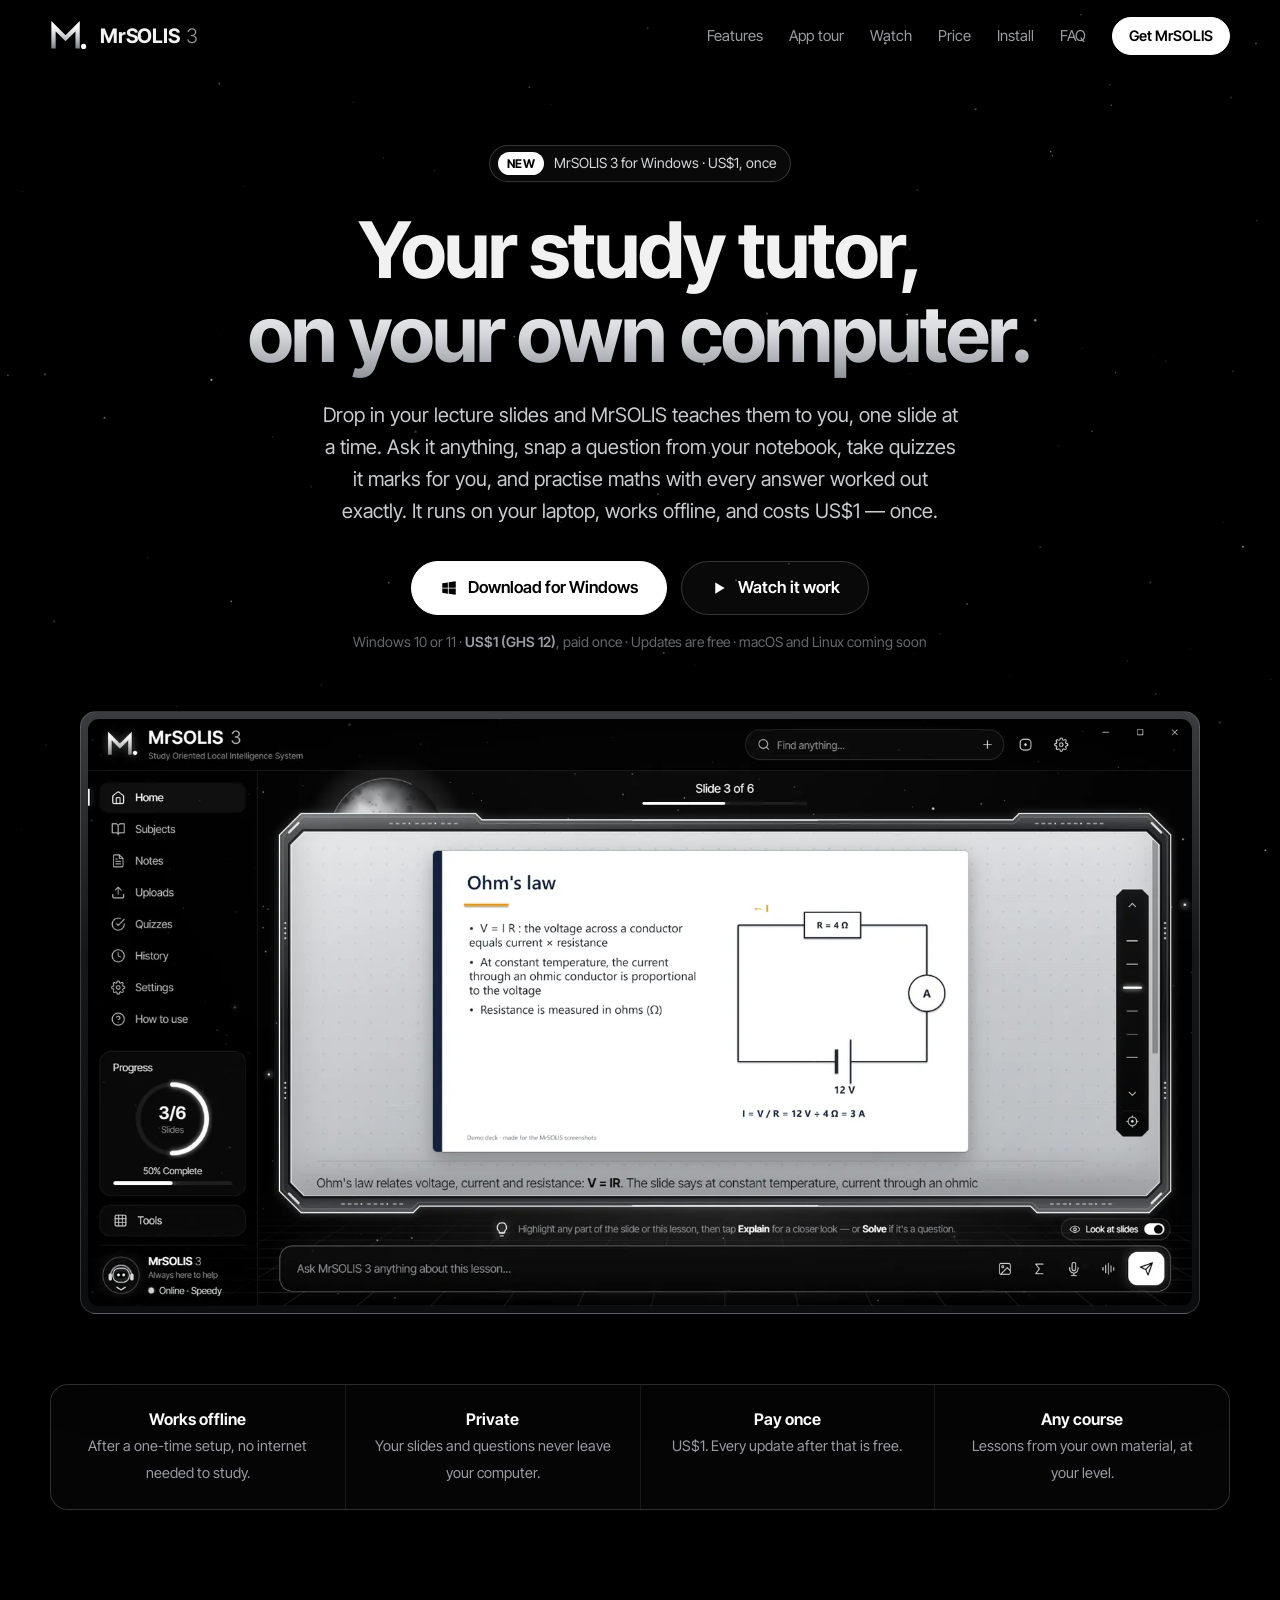
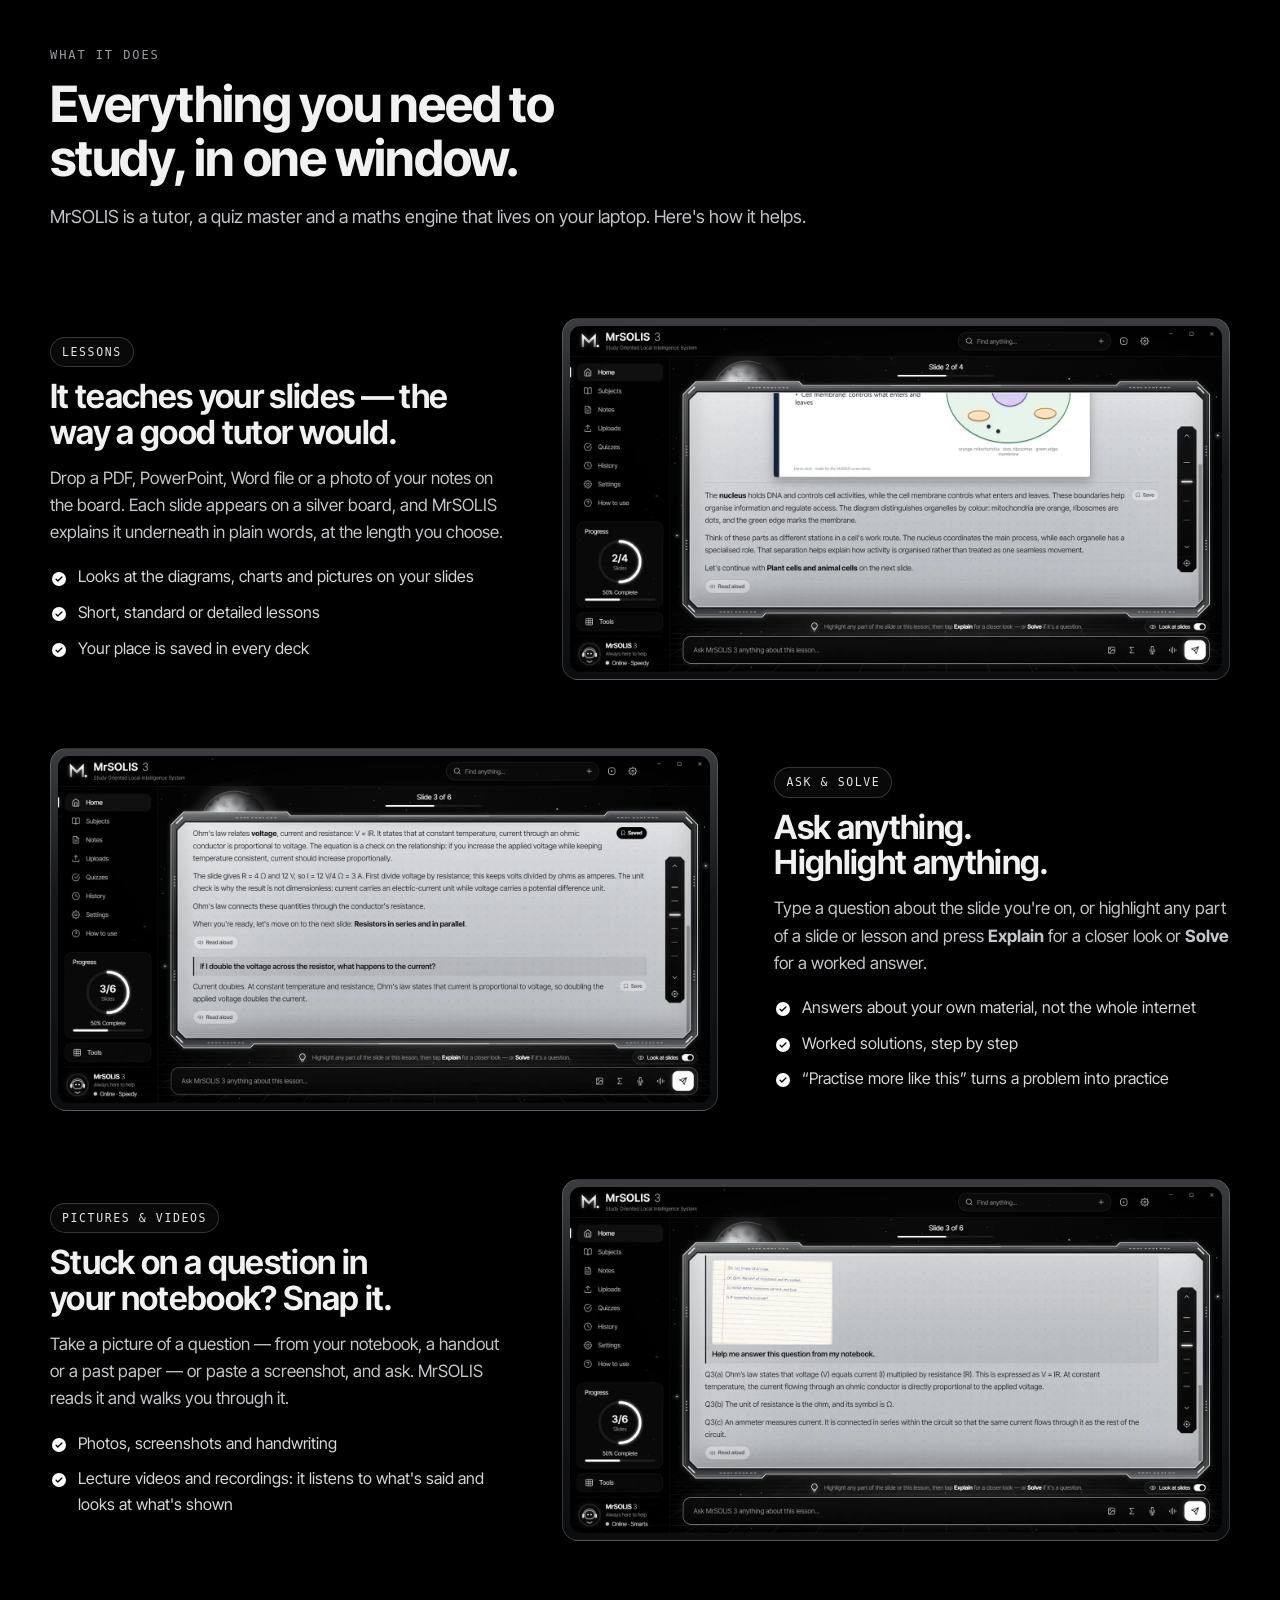
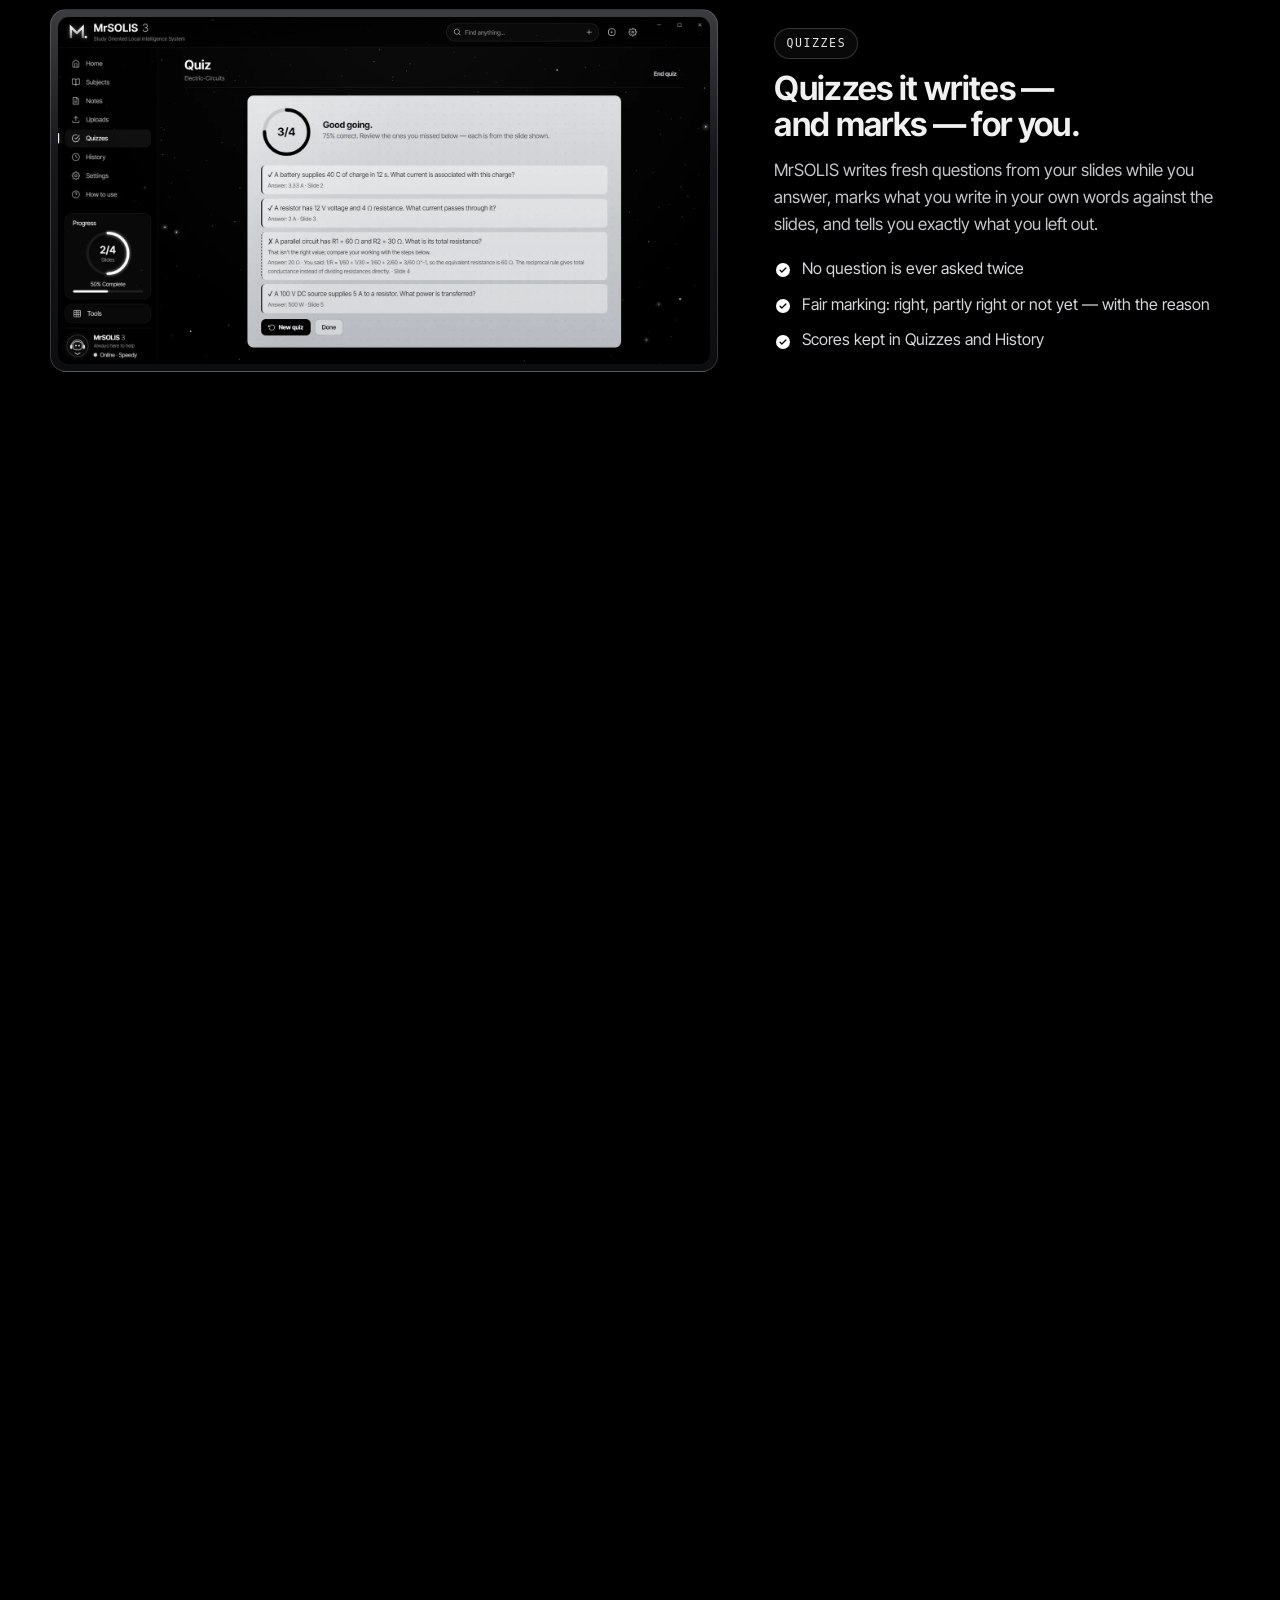
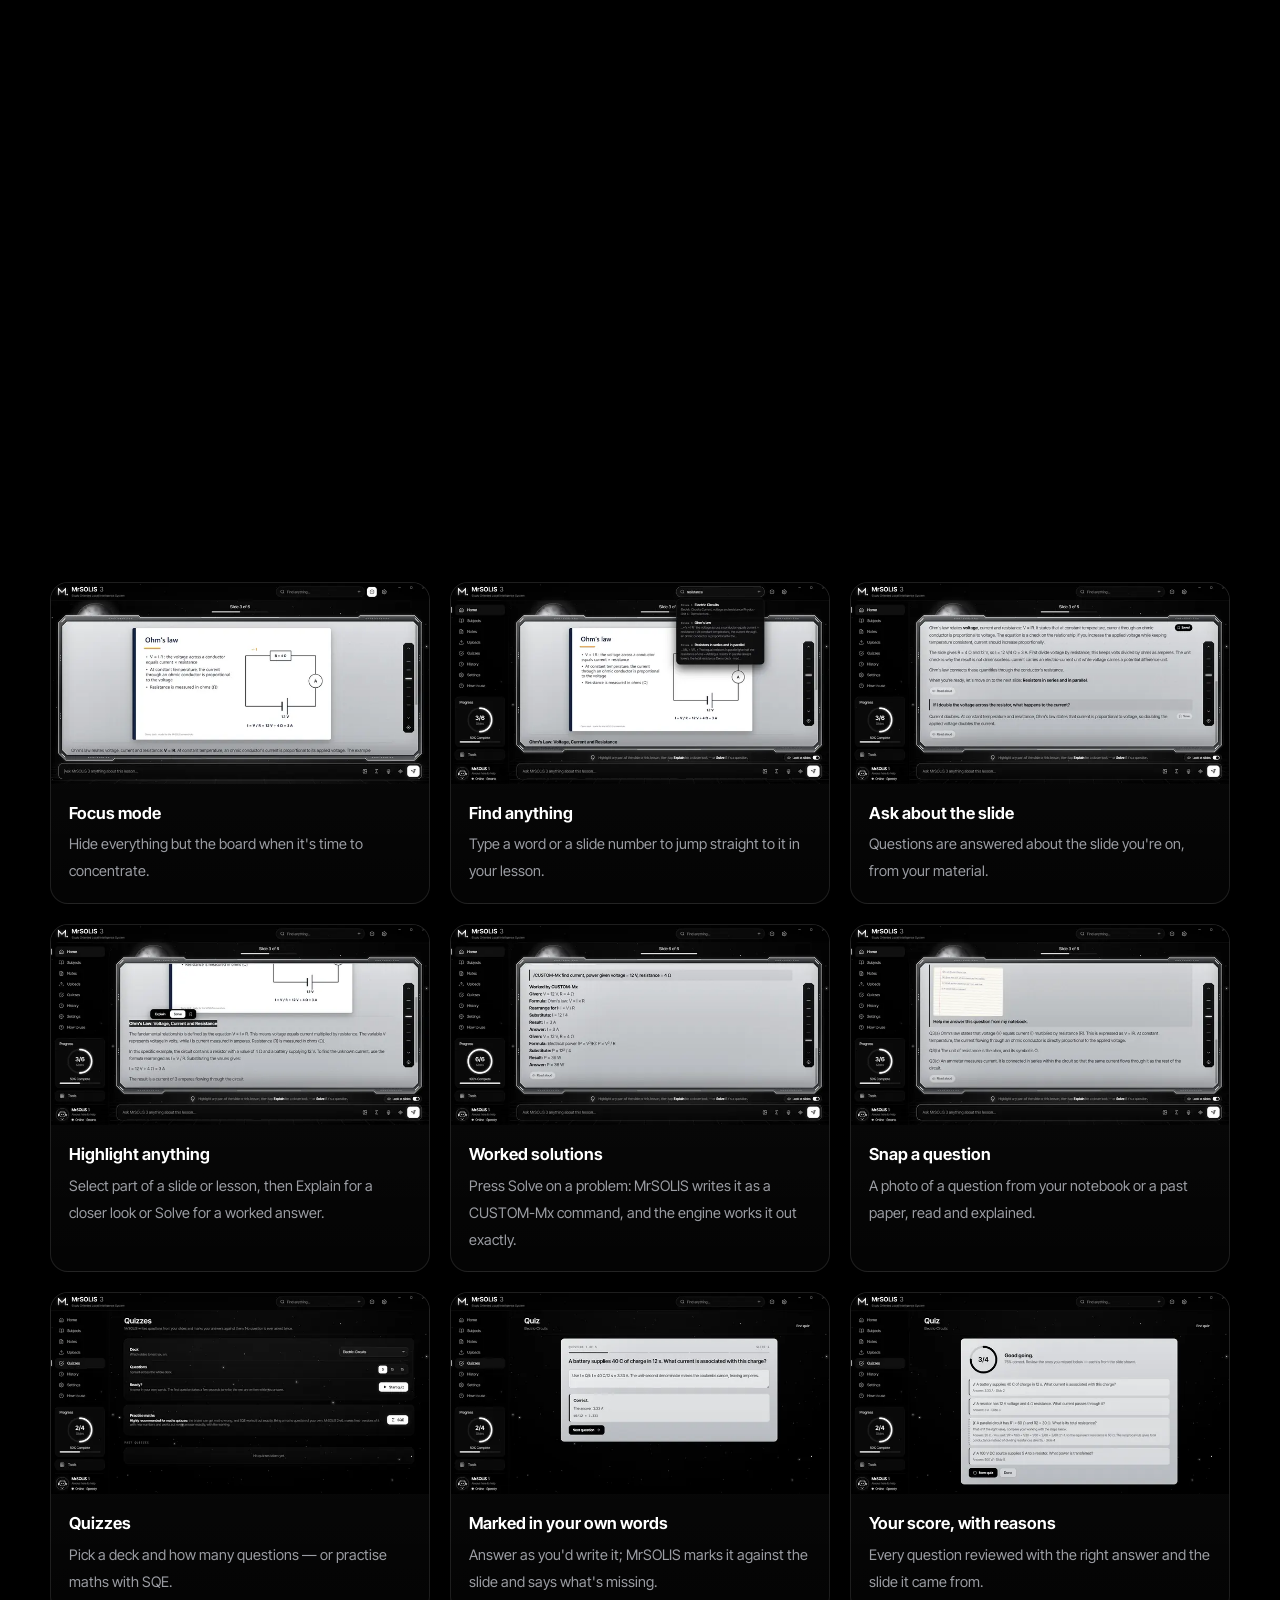
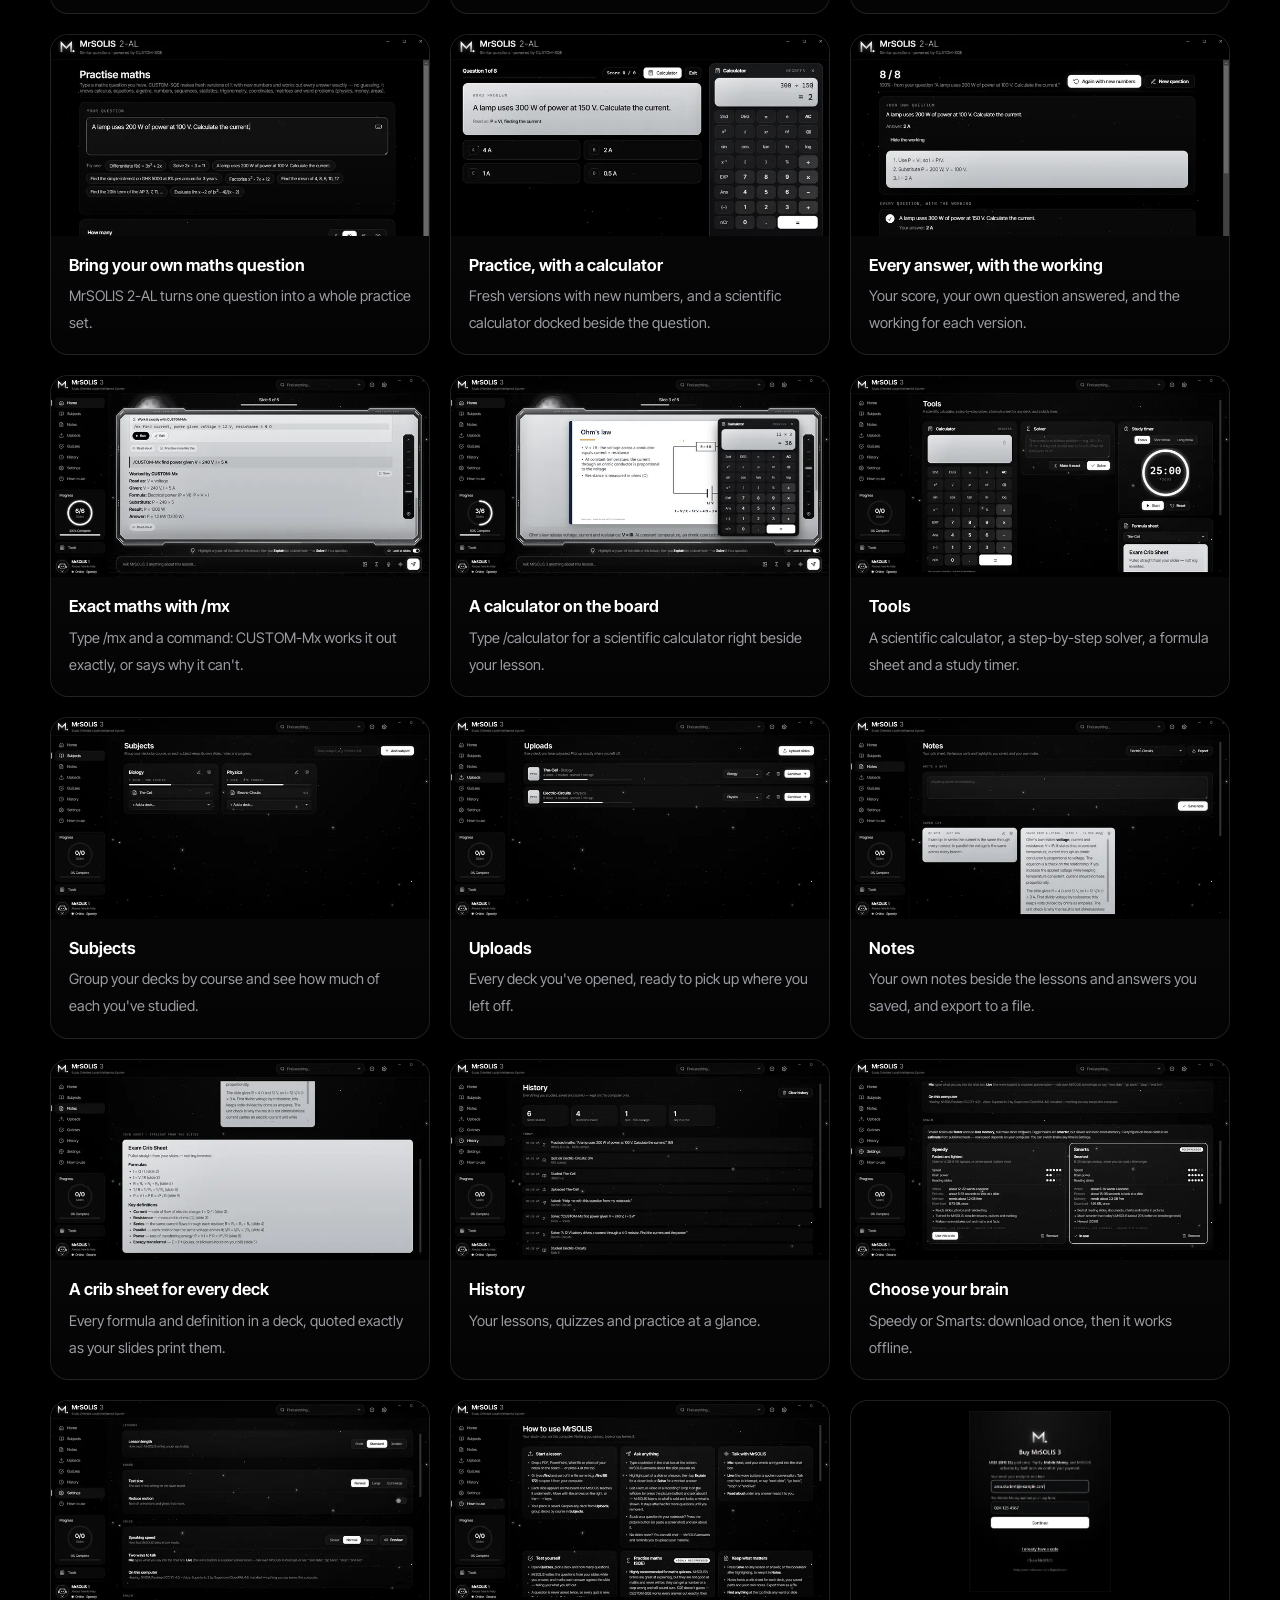
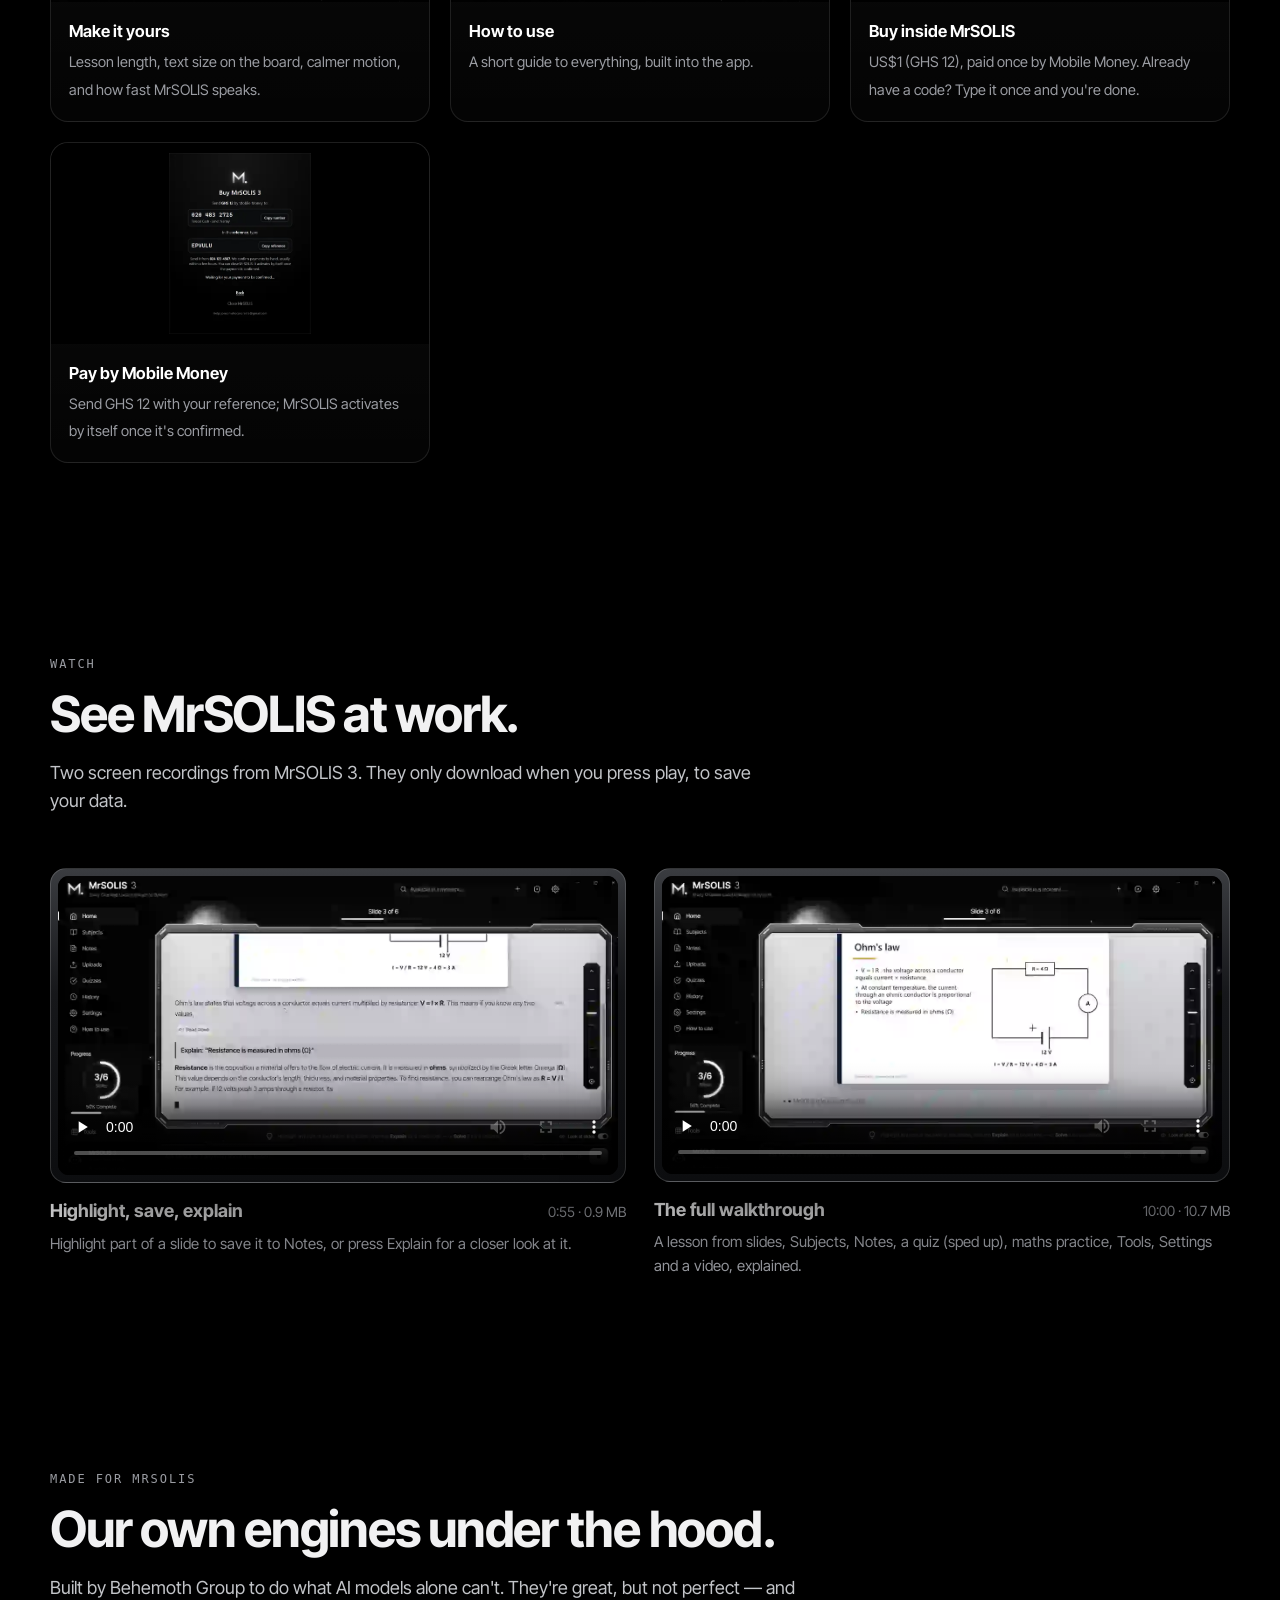
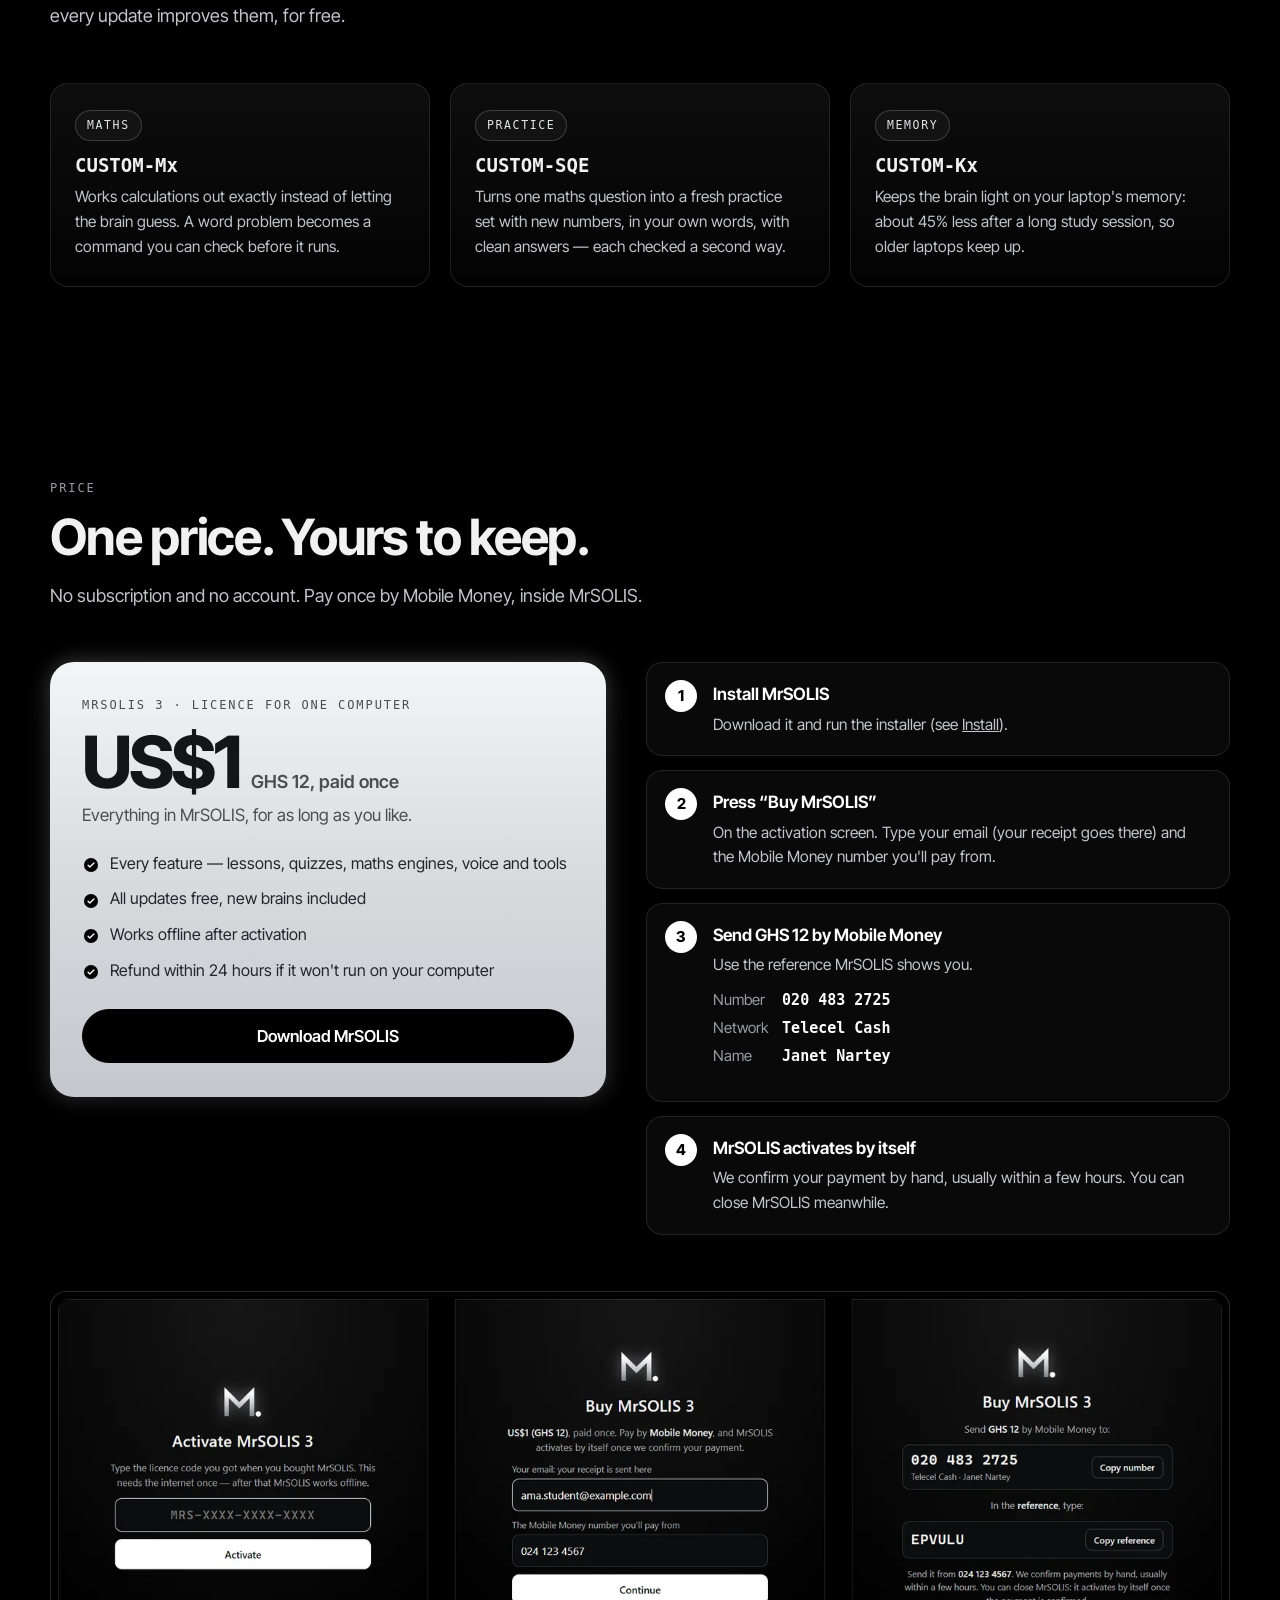
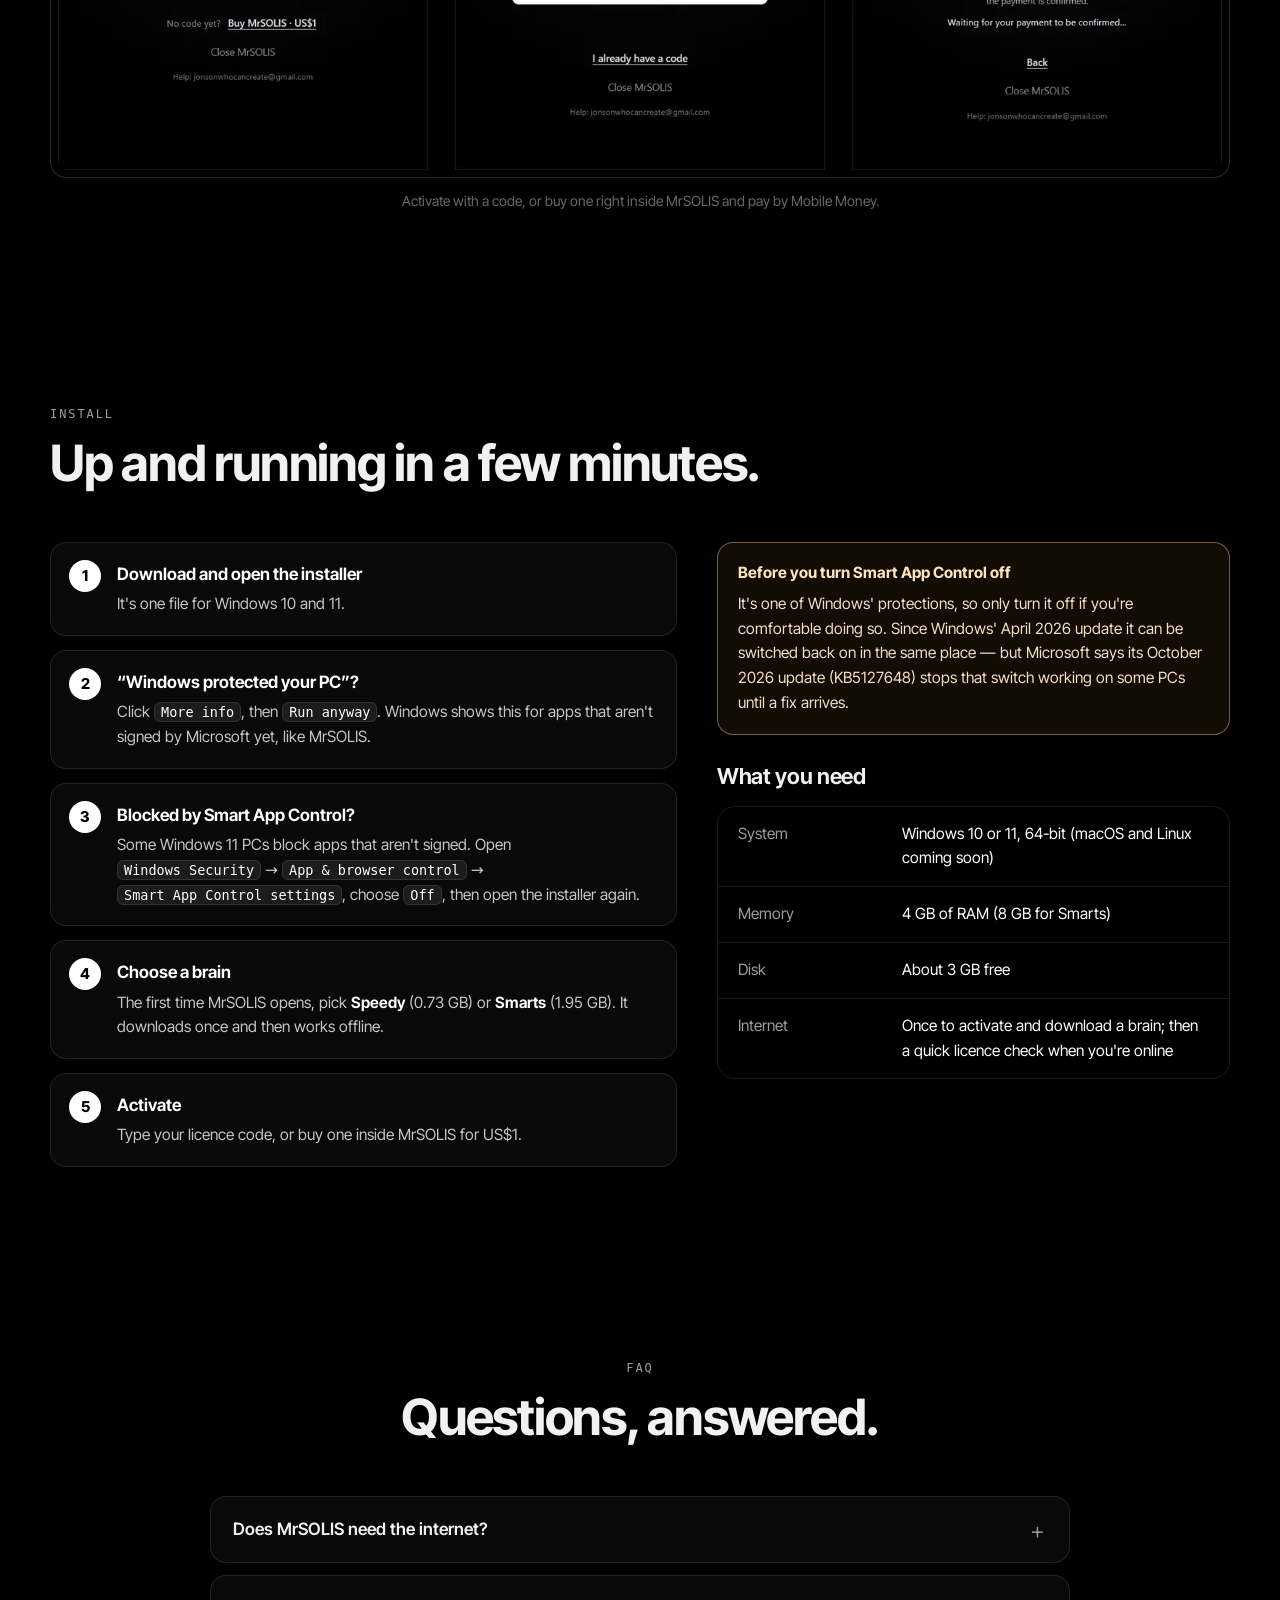
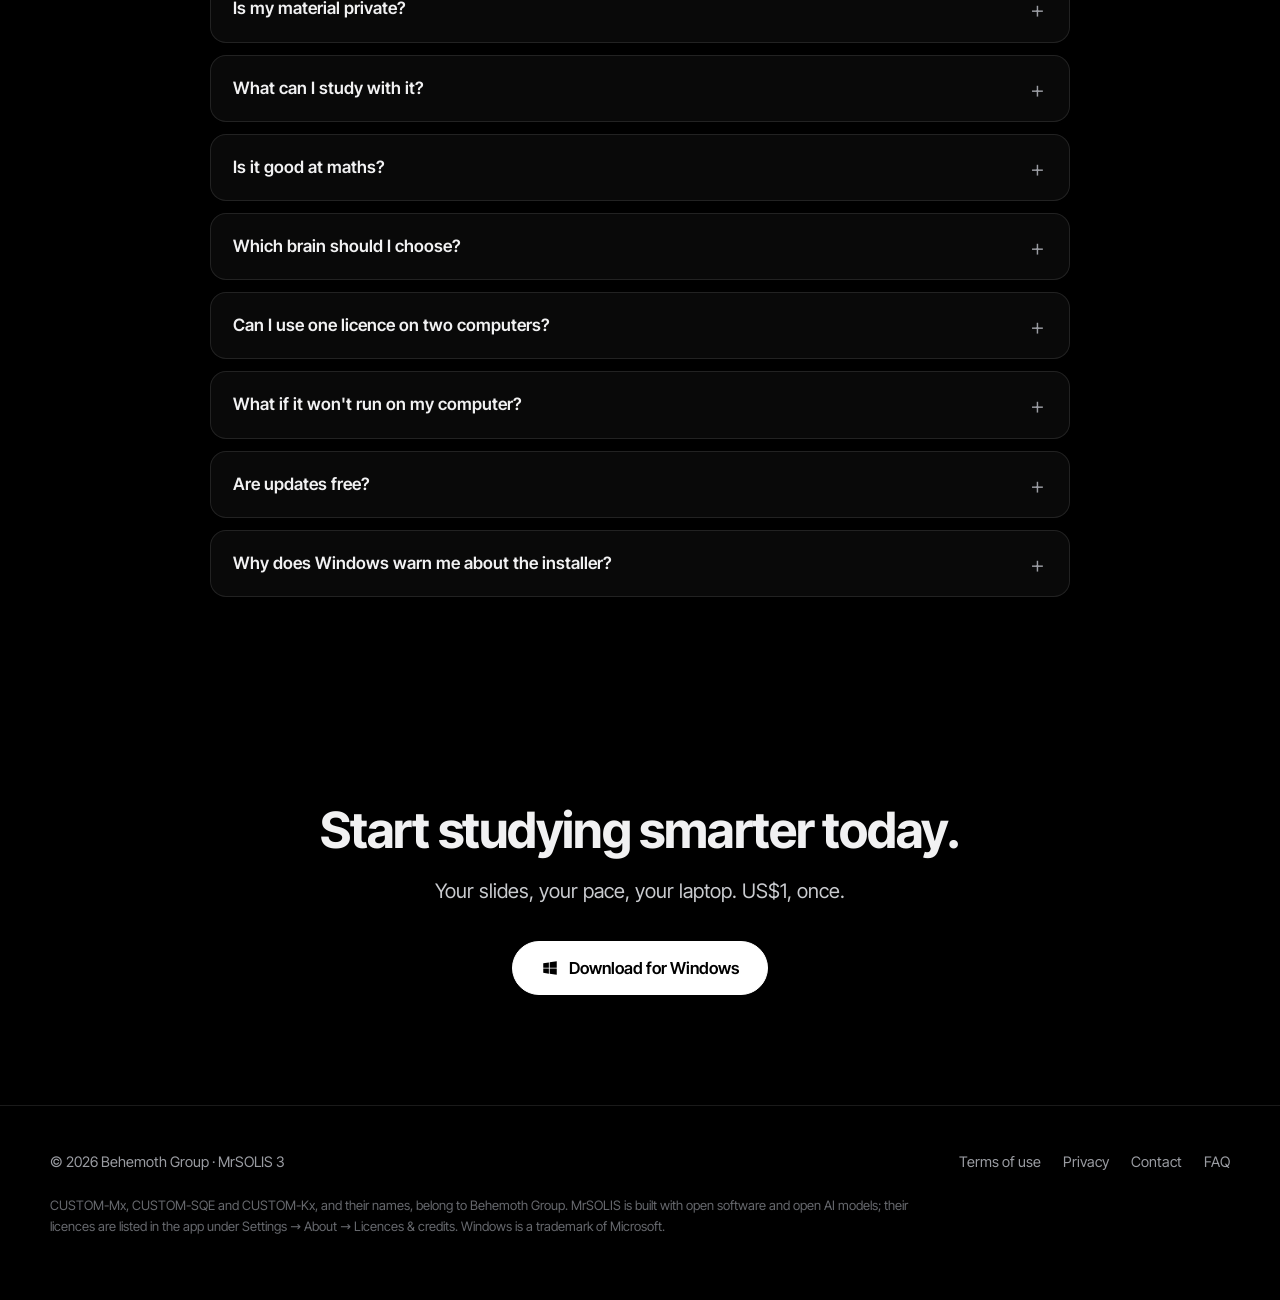
==== commit de27c067: "Privacy policy page (needed for the Microsoft Store listing) Co-Authored-By: Claude Opus 5.5 <norepl" ====
--- a/index.html
+++ b/index.html
@@ -503,6 +503,7 @@
       <div>© 2026 Behemoth Group · MrSOLIS 3</div>
       <nav aria-label="Footer">
         <a href="terms.html">Terms of use</a>
+        <a href="privacy.html">Privacy</a>
         <a href="mailto:jonsonwhocancreate@gmail.com">Contact</a>
         <a href="#faq">FAQ</a>
       </nav>
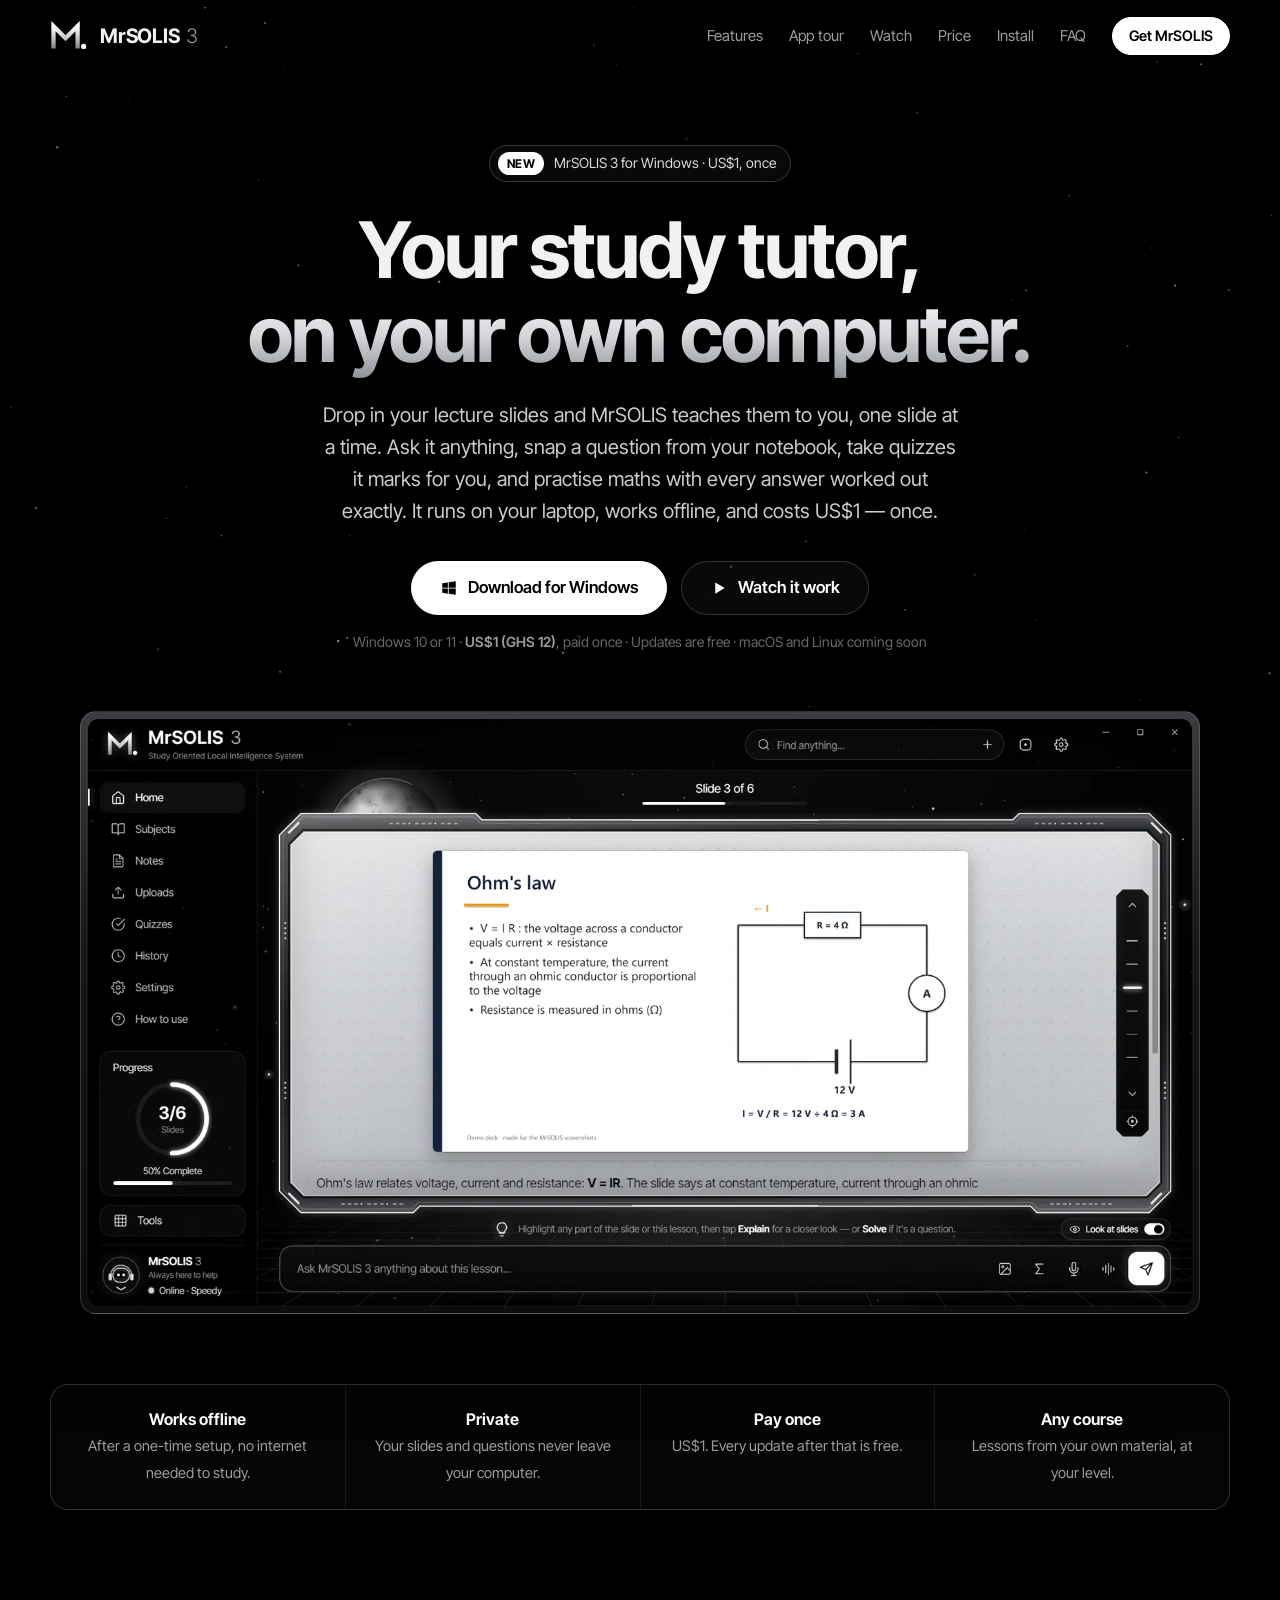
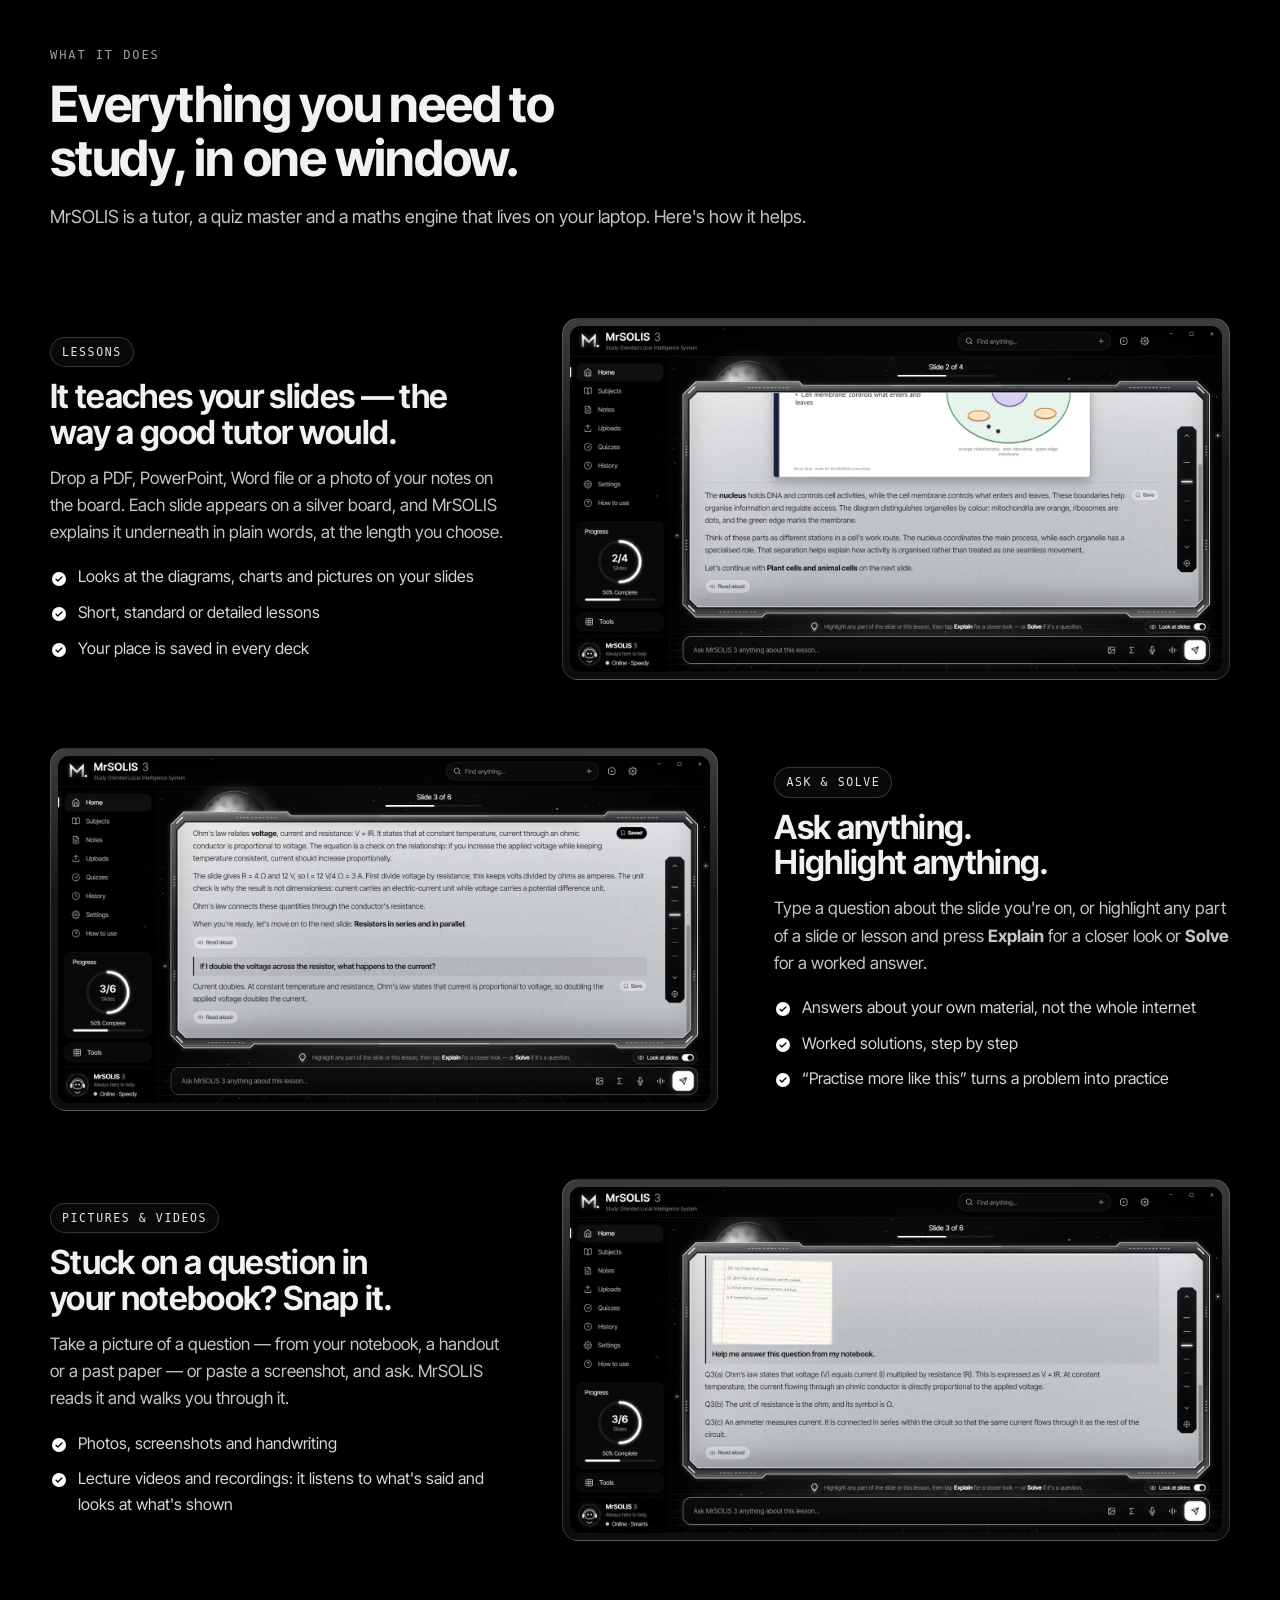
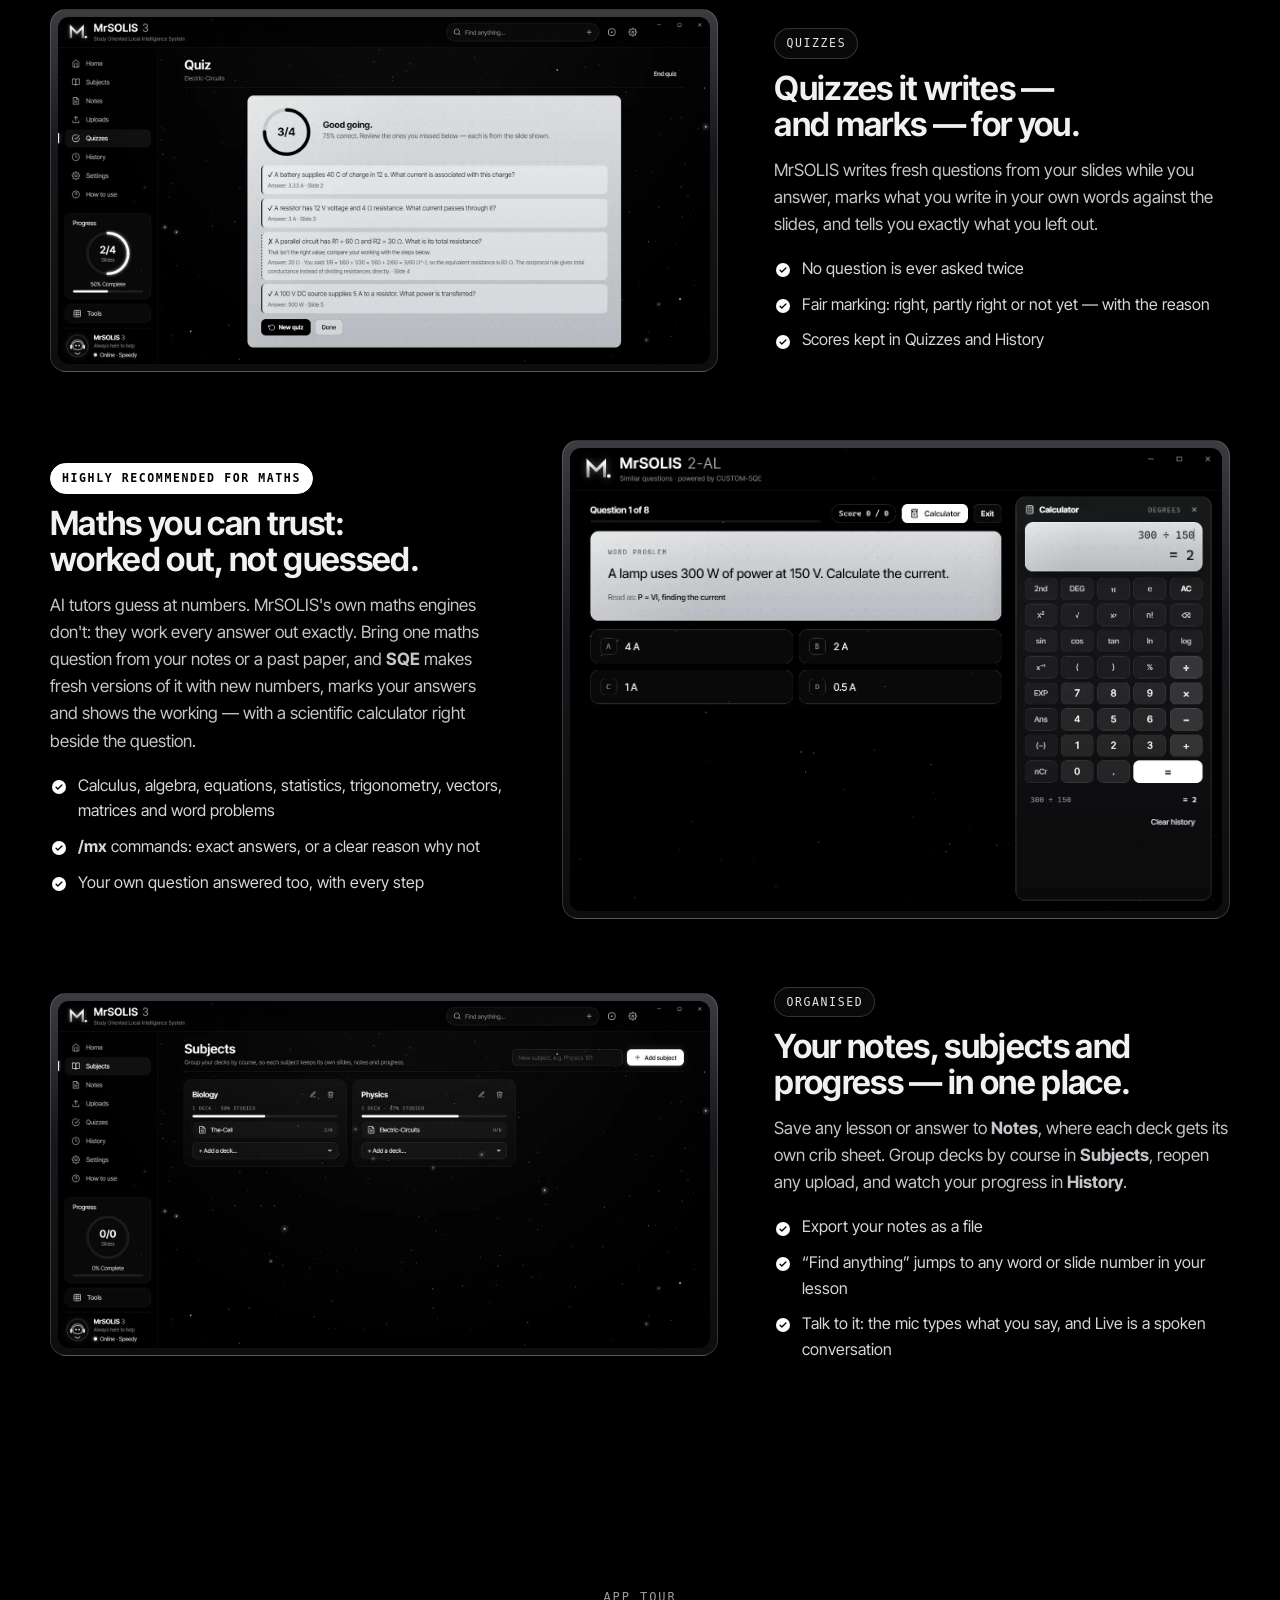
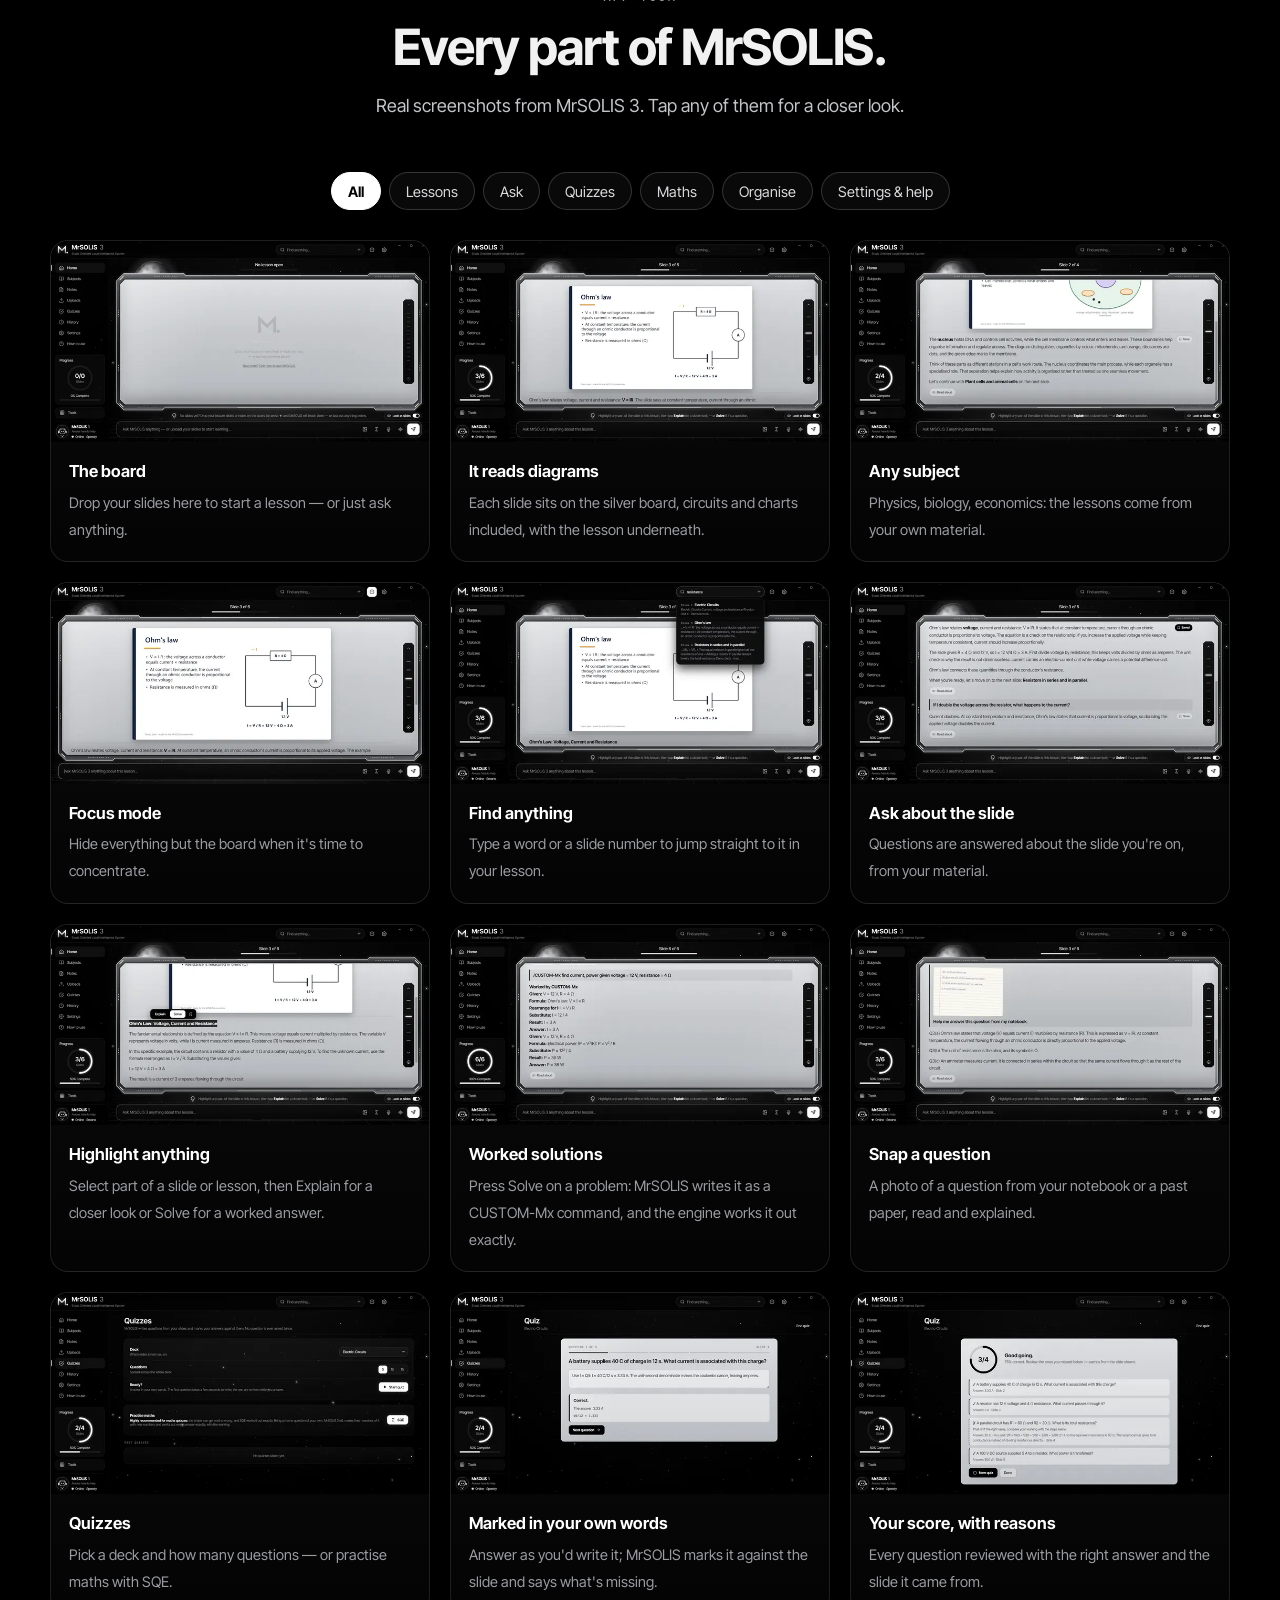
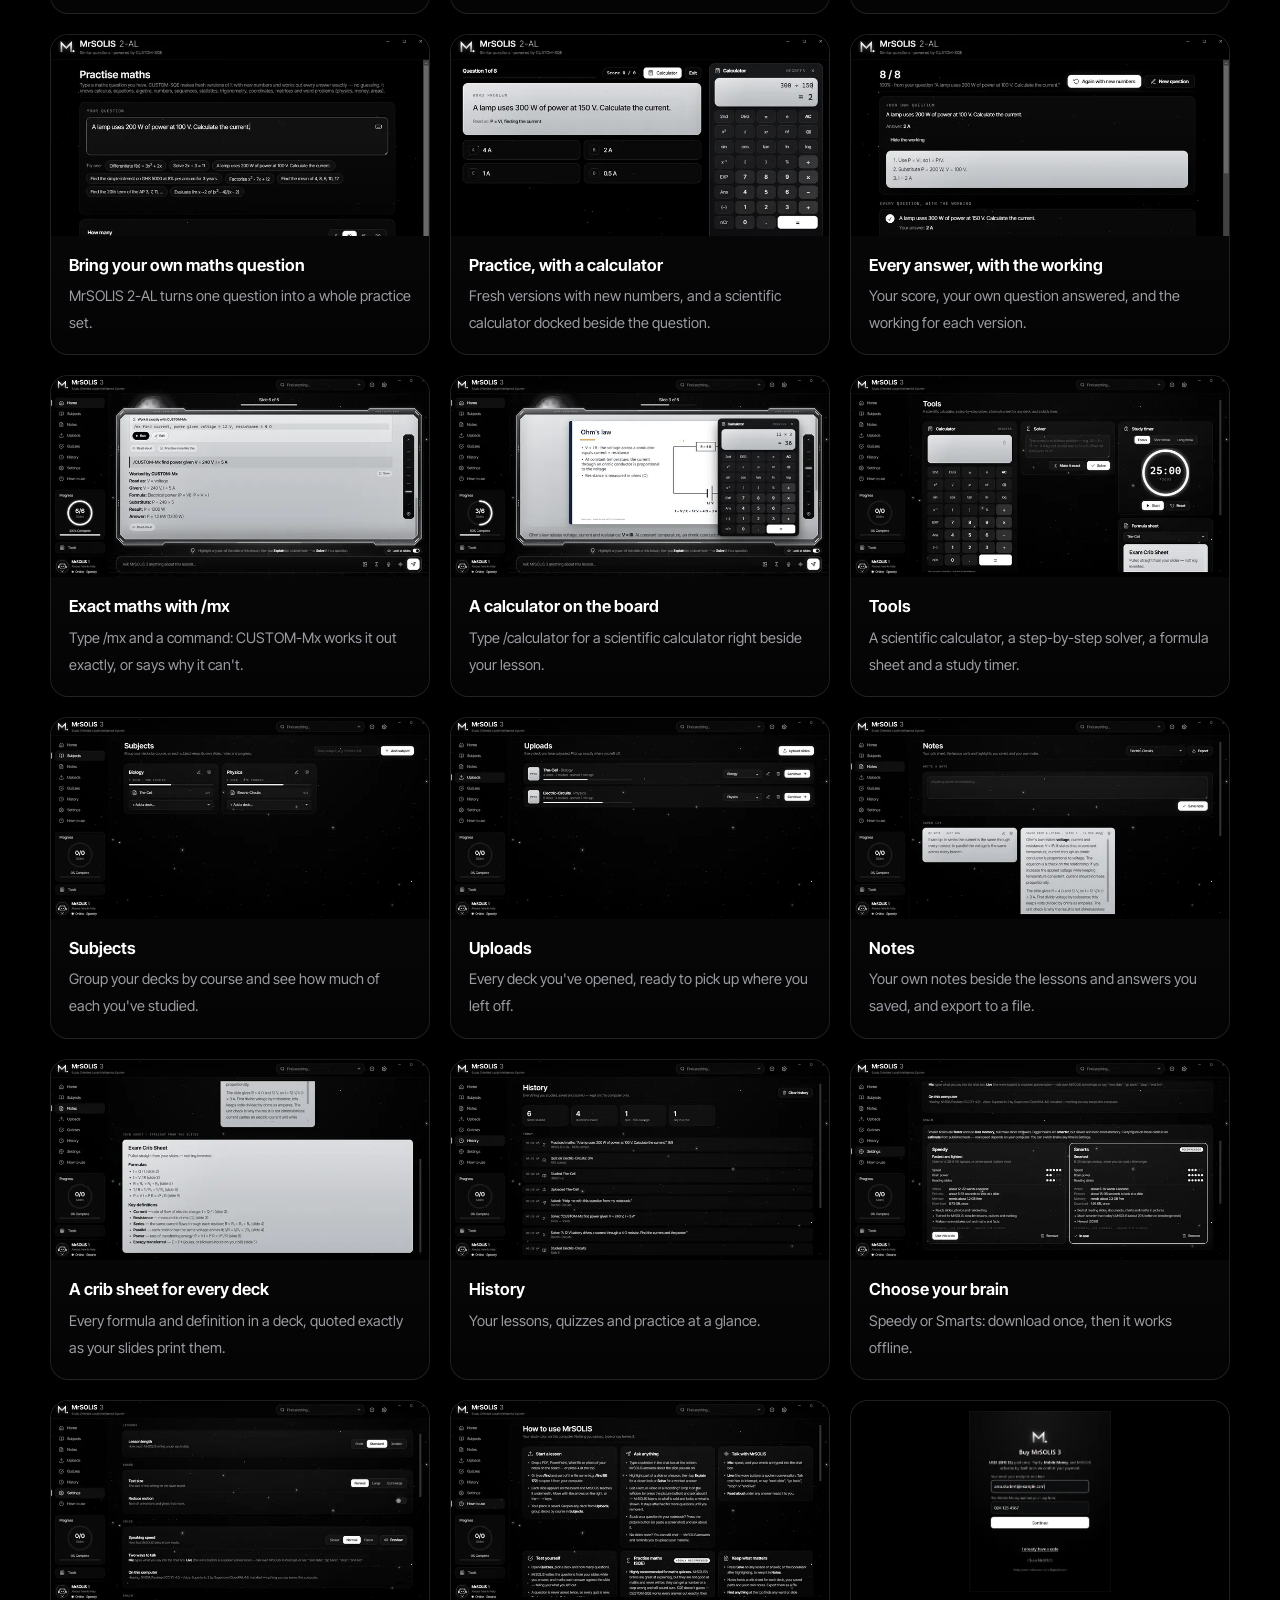
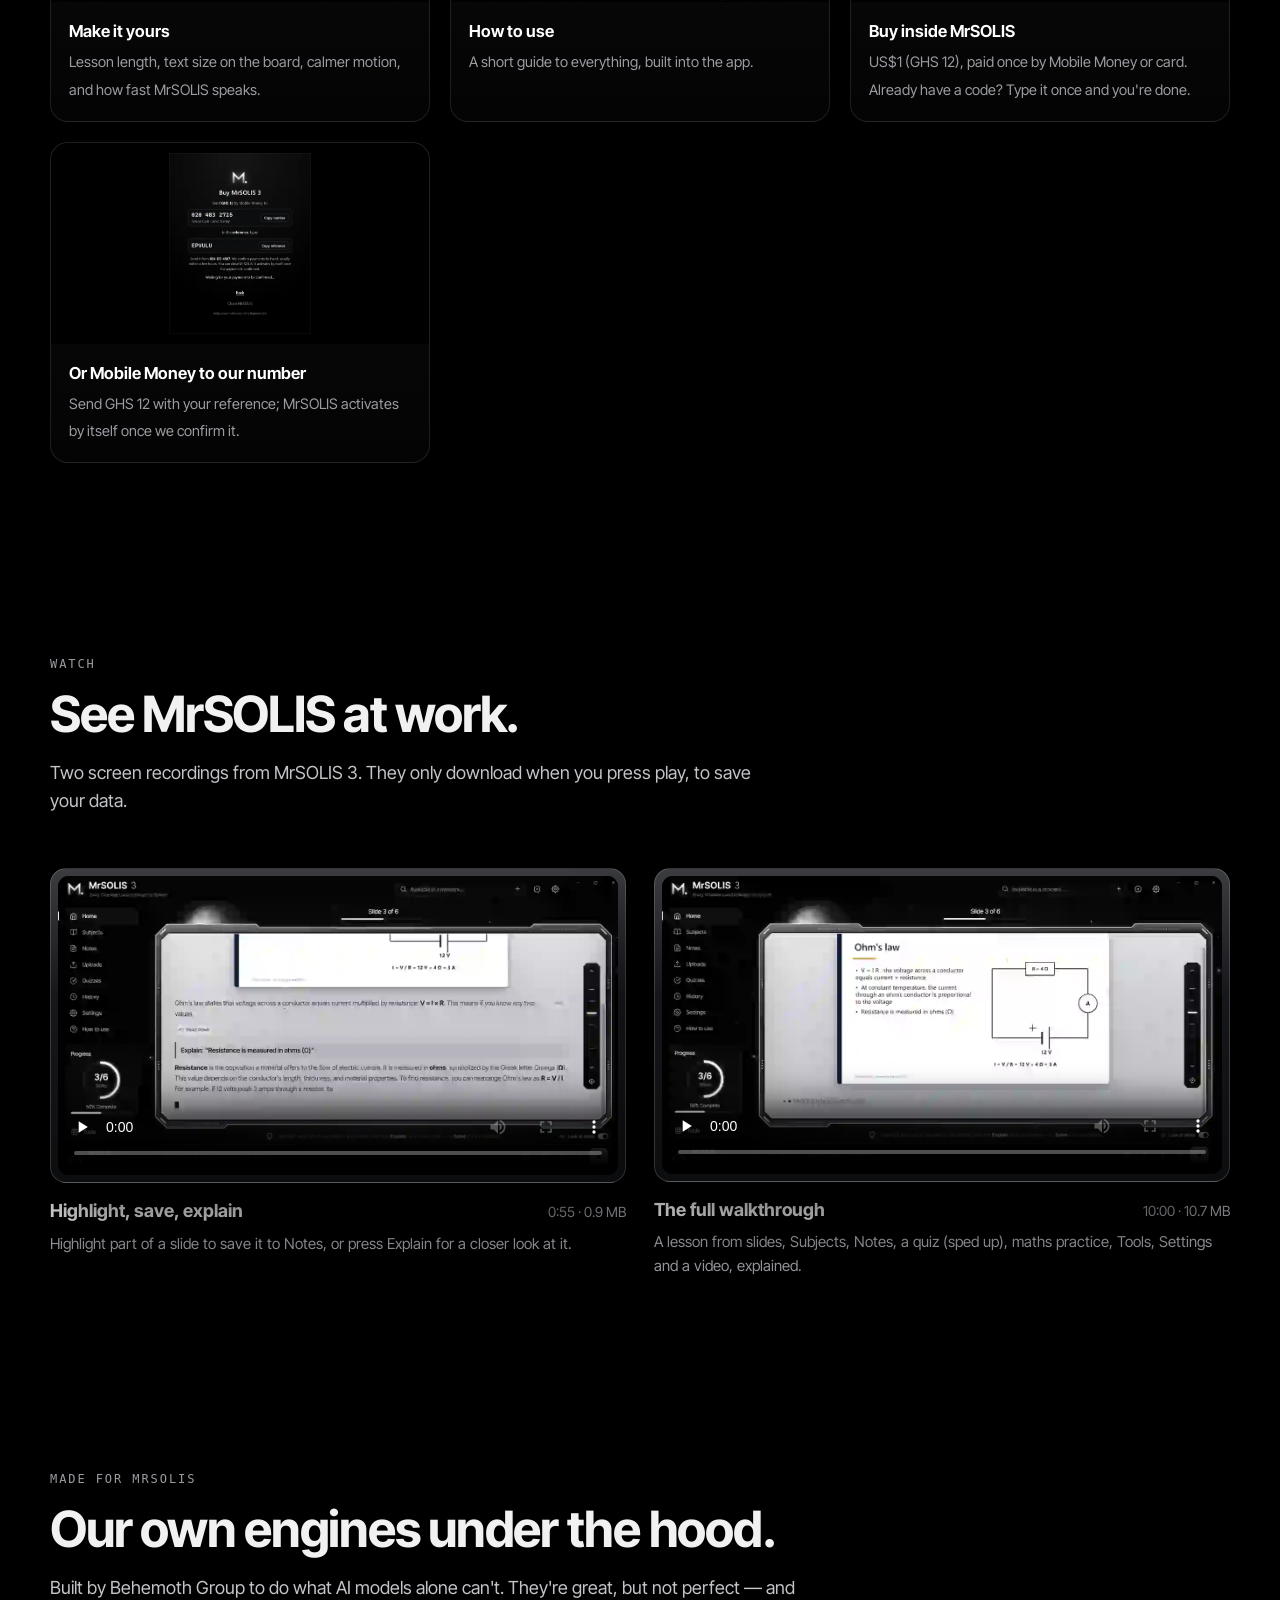
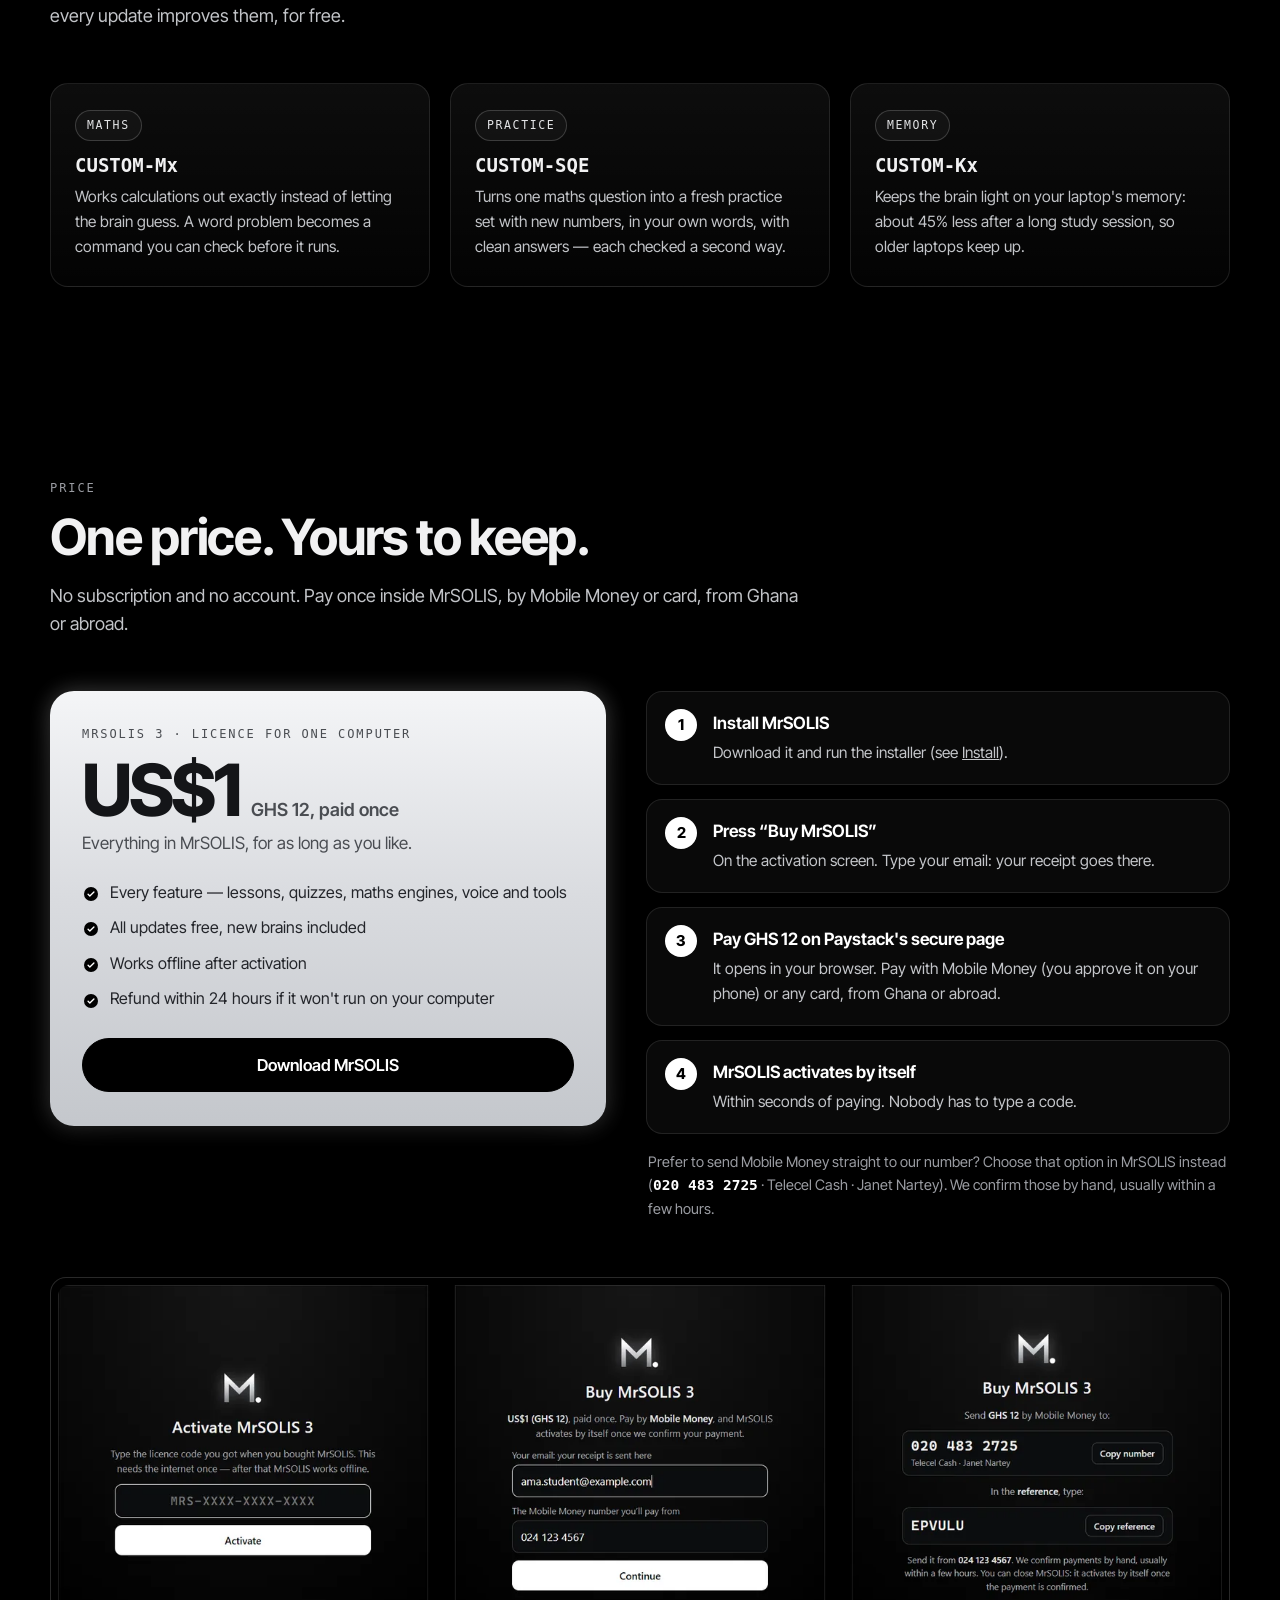
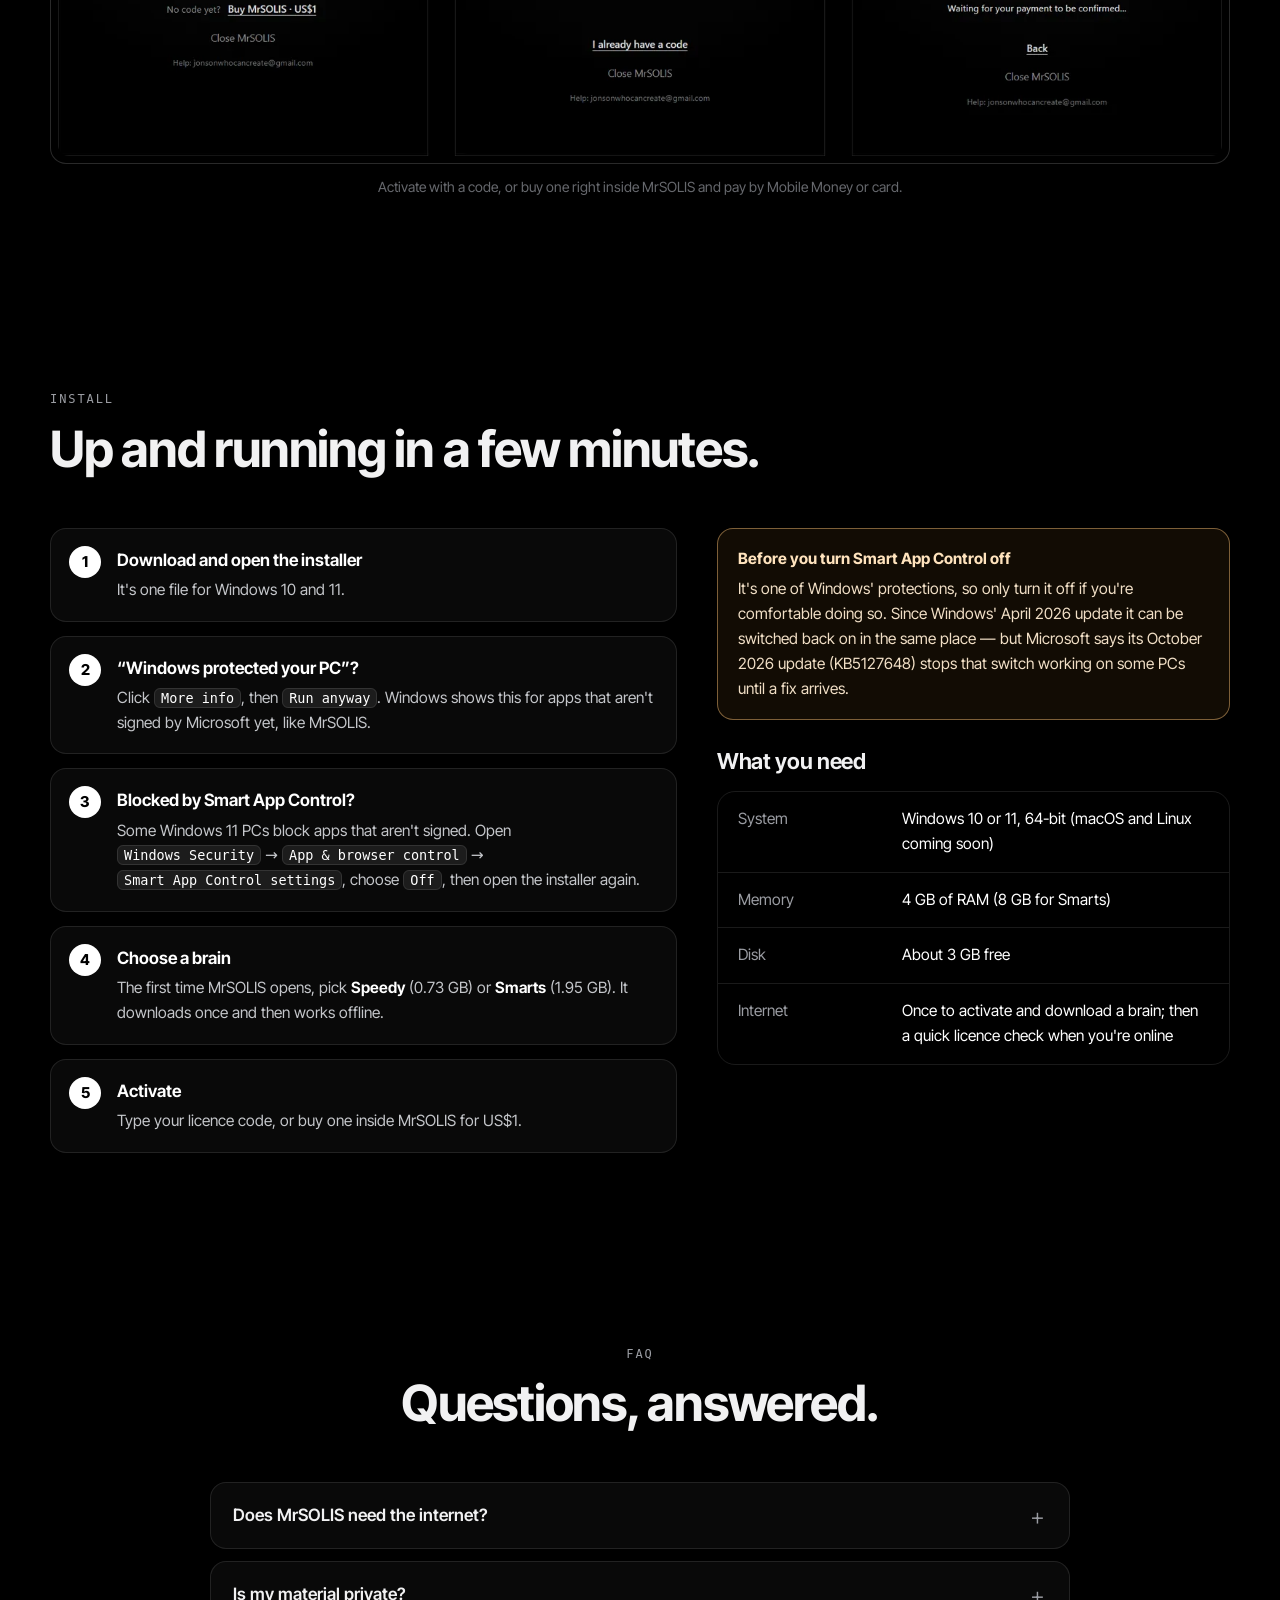
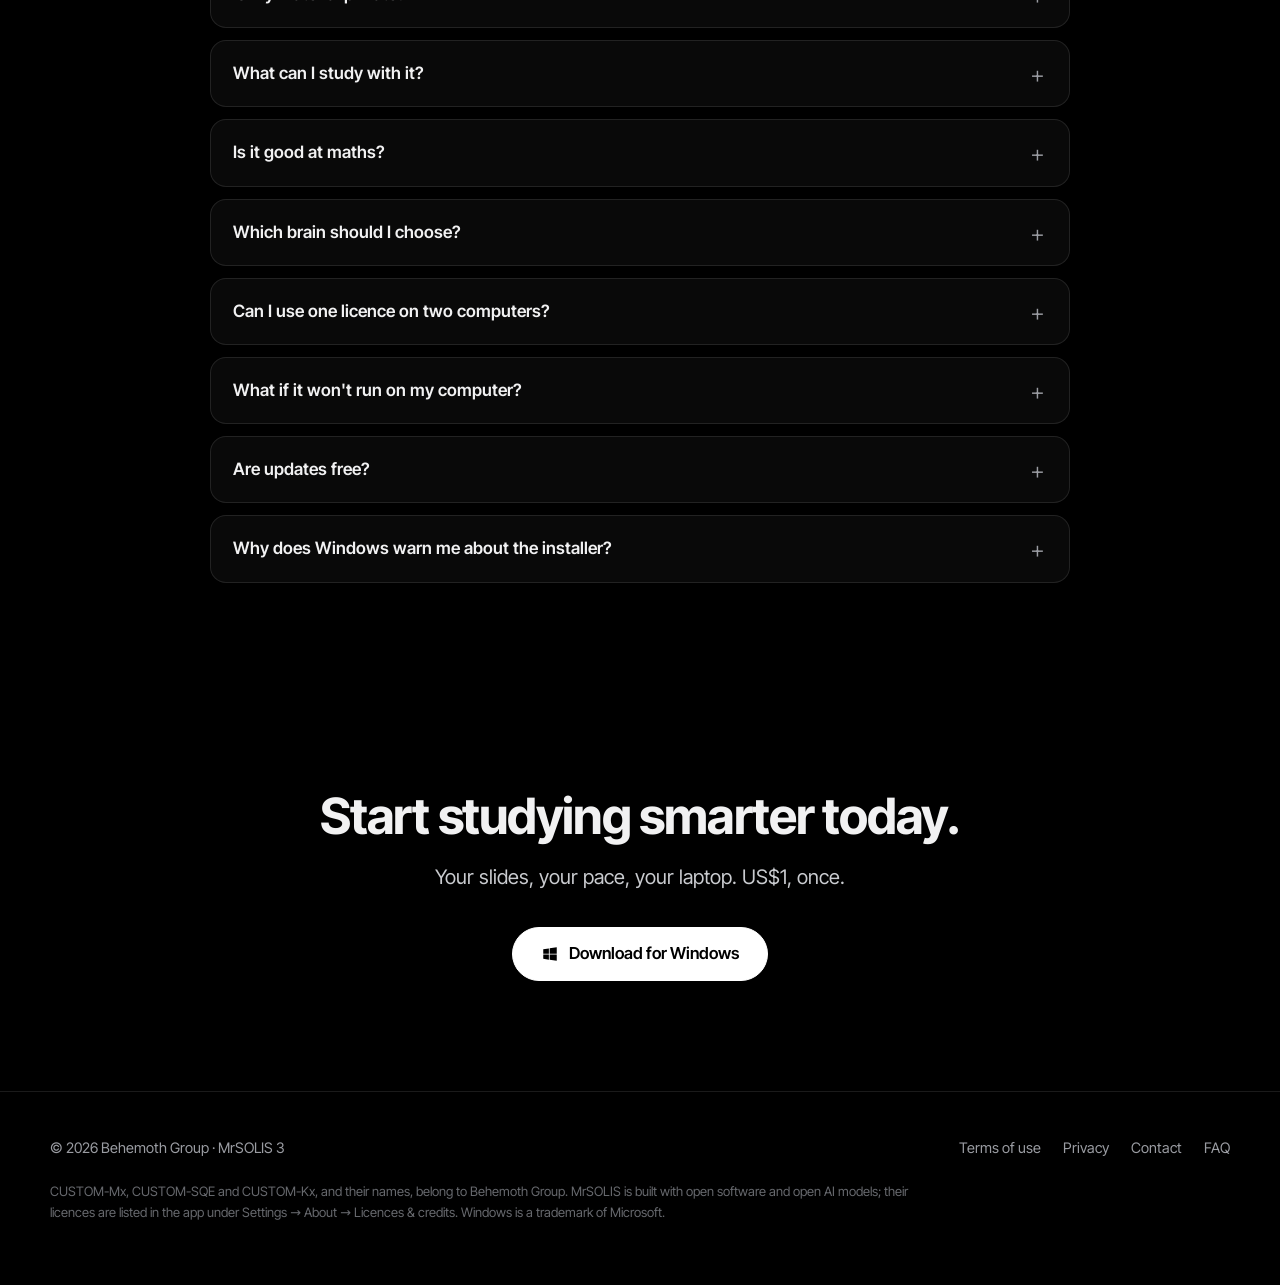
==== commit 62dbe157: "Price: card or Mobile Money through Paystack, activates in seconds; Mobile Money to our number stays" ====
--- a/index.html
+++ b/index.html
@@ -317,12 +317,12 @@
           <div class="card-body"><b>How to use</b><span>A short guide to everything, built into the app.</span></div>
         </article>
         <article class="card reveal" data-part="settings">
-          <button type="button" data-full="assets/img/shot-buy.webp" data-caption="Buy inside MrSOLIS: US$1 (GHS 12), paid once by Mobile Money. Already have a code? Type it once and you&#x27;re done." aria-label="Enlarge: Buy inside MrSOLIS"><img class="fit" src="assets/img/thumb/shot-buy.webp" loading="lazy" alt="Buy inside MrSOLIS"></button>
-          <div class="card-body"><b>Buy inside MrSOLIS</b><span>US$1 (GHS 12), paid once by Mobile Money. Already have a code? Type it once and you&#x27;re done.</span></div>
+          <button type="button" data-full="assets/img/shot-buy.webp" data-caption="Buy inside MrSOLIS: US$1 (GHS 12), paid once by Mobile Money or card. Already have a code? Type it once and you&#x27;re done." aria-label="Enlarge: Buy inside MrSOLIS"><img class="fit" src="assets/img/thumb/shot-buy.webp" loading="lazy" alt="Buy inside MrSOLIS"></button>
+          <div class="card-body"><b>Buy inside MrSOLIS</b><span>US$1 (GHS 12), paid once by Mobile Money or card. Already have a code? Type it once and you&#x27;re done.</span></div>
         </article>
         <article class="card reveal" data-part="settings">
-          <button type="button" data-full="assets/img/shot-momo.webp" data-caption="Pay by Mobile Money: Send GHS 12 with your reference; MrSOLIS activates by itself once it&#x27;s confirmed." aria-label="Enlarge: Pay by Mobile Money"><img class="fit" src="assets/img/thumb/shot-momo.webp" loading="lazy" alt="Pay by Mobile Money"></button>
-          <div class="card-body"><b>Pay by Mobile Money</b><span>Send GHS 12 with your reference; MrSOLIS activates by itself once it&#x27;s confirmed.</span></div>
+          <button type="button" data-full="assets/img/shot-momo.webp" data-caption="Or Mobile Money to our number: Send GHS 12 with your reference; MrSOLIS activates by itself once we confirm it." aria-label="Enlarge: Or Mobile Money to our number"><img class="fit" src="assets/img/thumb/shot-momo.webp" loading="lazy" alt="Or Mobile Money to our number"></button>
+          <div class="card-body"><b>Or Mobile Money to our number</b><span>Send GHS 12 with your reference; MrSOLIS activates by itself once we confirm it.</span></div>
         </article>
       </div>
       <p class="swipe-hint" aria-hidden="true">Swipe for more →</p>
@@ -378,7 +378,7 @@
       <div class="sec-head reveal">
         <div class="eyebrow">Price</div>
         <h2>One price. Yours to keep.</h2>
-        <p>No subscription and no account. Pay once by Mobile Money, inside MrSOLIS.</p>
+        <p>No subscription and no account. Pay once inside MrSOLIS, by Mobile Money or card, from Ghana or abroad.</p>
       </div>
       <div class="price-wrap">
         <div class="price-card reveal">
@@ -396,18 +396,18 @@
         <div class="reveal">
           <ol class="steps">
             <li><b>Install MrSOLIS</b><p>Download it and run the installer (see <a href="#install">Install</a>).</p></li>
-            <li><b>Press “Buy MrSOLIS”</b><p>On the activation screen. Type your email (your receipt goes there) and the Mobile
-              Money number you'll pay from.</p></li>
-            <li><b>Send GHS 12 by Mobile Money</b><p>Use the reference MrSOLIS shows you.</p>
-              <dl class="momo"><dt>Number</dt><dd>020 483 2725</dd><dt>Network</dt><dd>Telecel Cash</dd><dt>Name</dt><dd>Janet Nartey</dd></dl></li>
-            <li><b>MrSOLIS activates by itself</b><p>We confirm your payment by hand, usually within a few hours. You can close
-              MrSOLIS meanwhile.</p></li>
+            <li><b>Press “Buy MrSOLIS”</b><p>On the activation screen. Type your email: your receipt goes there.</p></li>
+            <li><b>Pay GHS 12 on Paystack's secure page</b><p>It opens in your browser. Pay with Mobile Money (you approve it
+              on your phone) or any card, from Ghana or abroad.</p></li>
+            <li><b>MrSOLIS activates by itself</b><p>Within seconds of paying. Nobody has to type a code.</p></li>
           </ol>
+          <p class="pay-alt">Prefer to send Mobile Money straight to our number? Choose that option in MrSOLIS instead
+            (<b>020 483 2725</b> · Telecel Cash · Janet Nartey). We confirm those by hand, usually within a few hours.</p>
         </div>
       </div>
       <figure class="buy-flow reveal">
-        <div class="frame zoom" tabindex="0" role="button" data-full="assets/img/buy-flow.webp" data-caption="Inside MrSOLIS: type your licence code, or buy one, then send GHS 12 by Mobile Money with the reference it gives you."><img src="assets/img/buy-flow.webp" width="1600" height="648" loading="lazy" alt="Three MrSOLIS screens: Activate, Buy MrSOLIS for US$1, and the Mobile Money payment details"></div>
-        <figcaption class="caption">Activate with a code, or buy one right inside MrSOLIS and pay by Mobile Money.</figcaption>
+        <div class="frame zoom" tabindex="0" role="button" data-full="assets/img/buy-flow.webp" data-caption="Inside MrSOLIS: type your licence code, or buy one by Mobile Money or card."><img src="assets/img/buy-flow.webp" width="1600" height="648" loading="lazy" alt="Three MrSOLIS screens: Activate, Buy MrSOLIS for US$1, and the Mobile Money payment details"></div>
+        <figcaption class="caption">Activate with a code, or buy one right inside MrSOLIS and pay by Mobile Money or card.</figcaption>
       </figure>
     </div>
   </section>
--- a/styles.css
+++ b/styles.css
@@ -212,6 +212,8 @@
 }
 .steps b { color: #fff; font-weight: 650; }
 .steps p { margin: 4px 0 0; color: #c4c6ca; font-size: 15.5px; }
+.pay-alt { margin: 16px 2px 0; font-size: 14.5px; color: var(--dim); }
+.pay-alt b { color: #fff; font-weight: 600; font-family: var(--mono); }
 .momo { display: grid; grid-template-columns: auto 1fr; gap: 4px 14px; margin-top: 10px; font-size: 15px; }
 .momo dt { color: var(--dim); }
 .momo dd { margin: 0; color: #fff; font-weight: 600; font-family: var(--mono); }
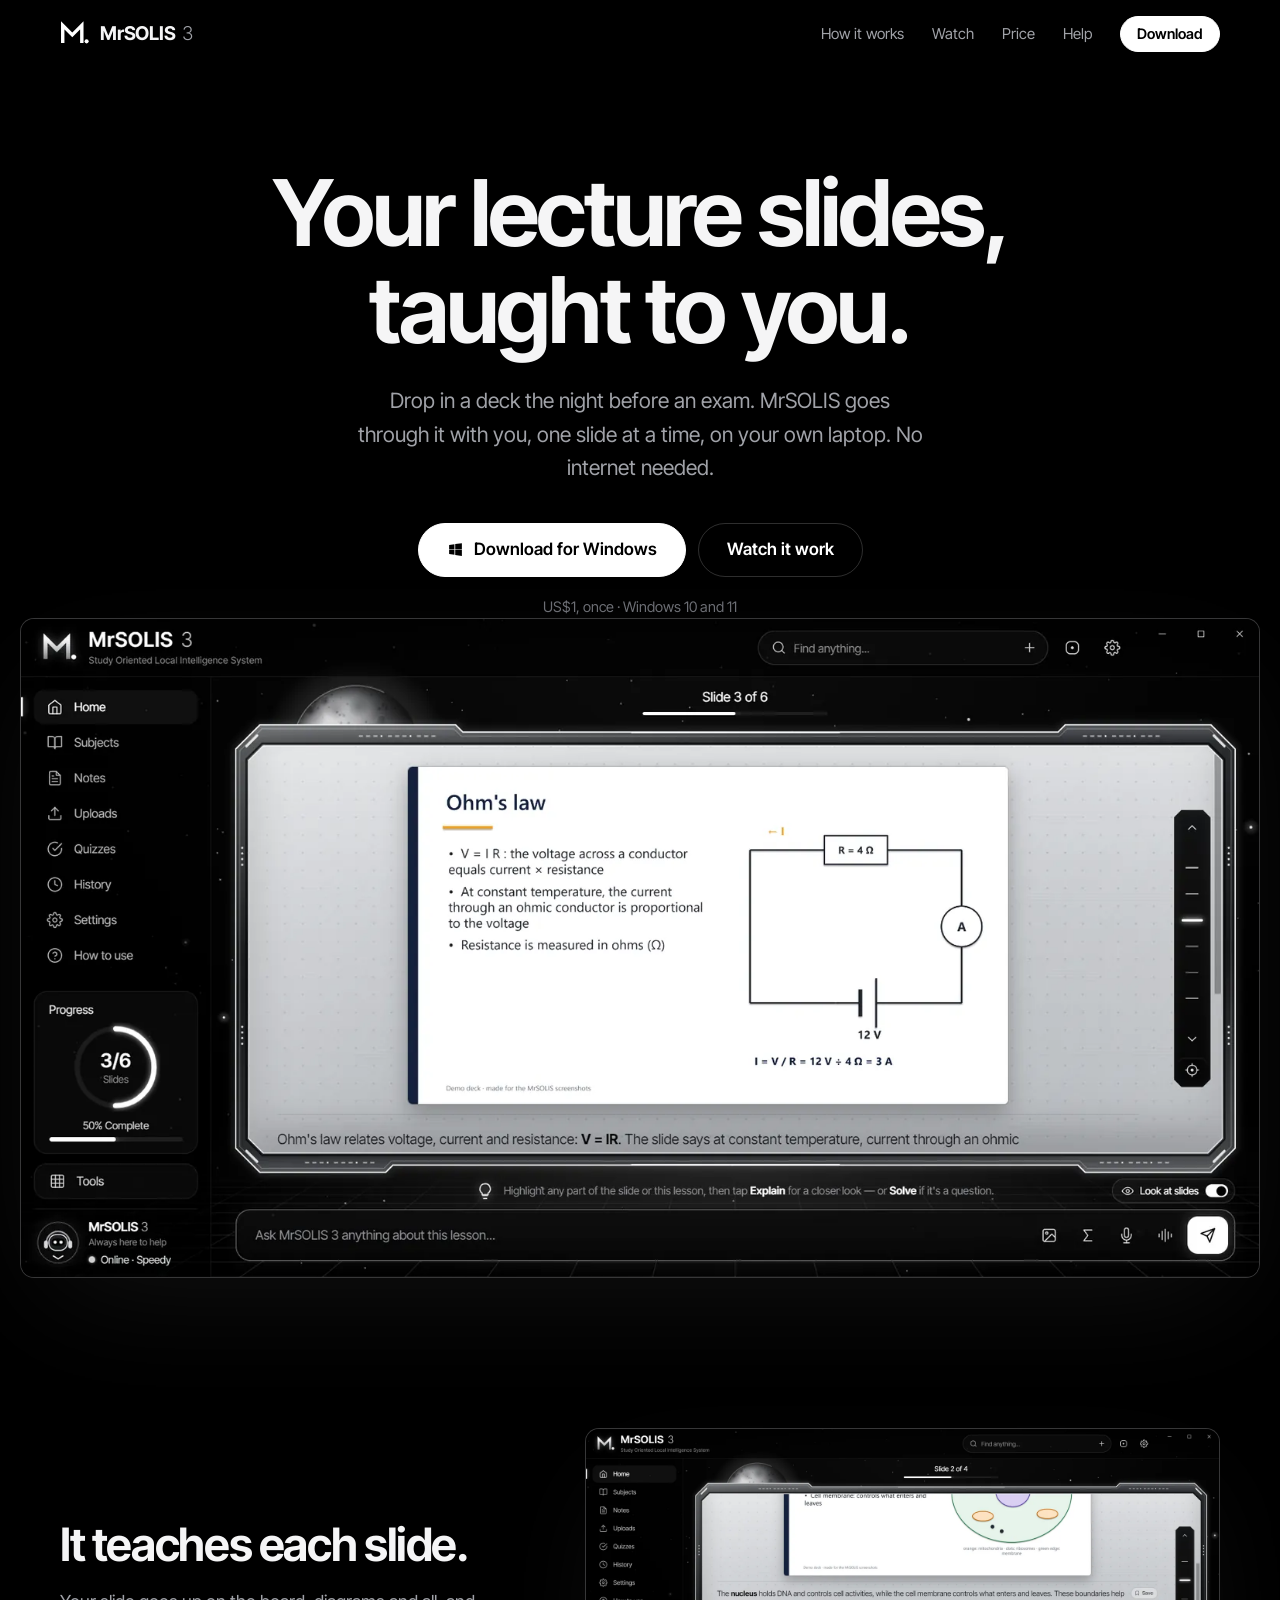
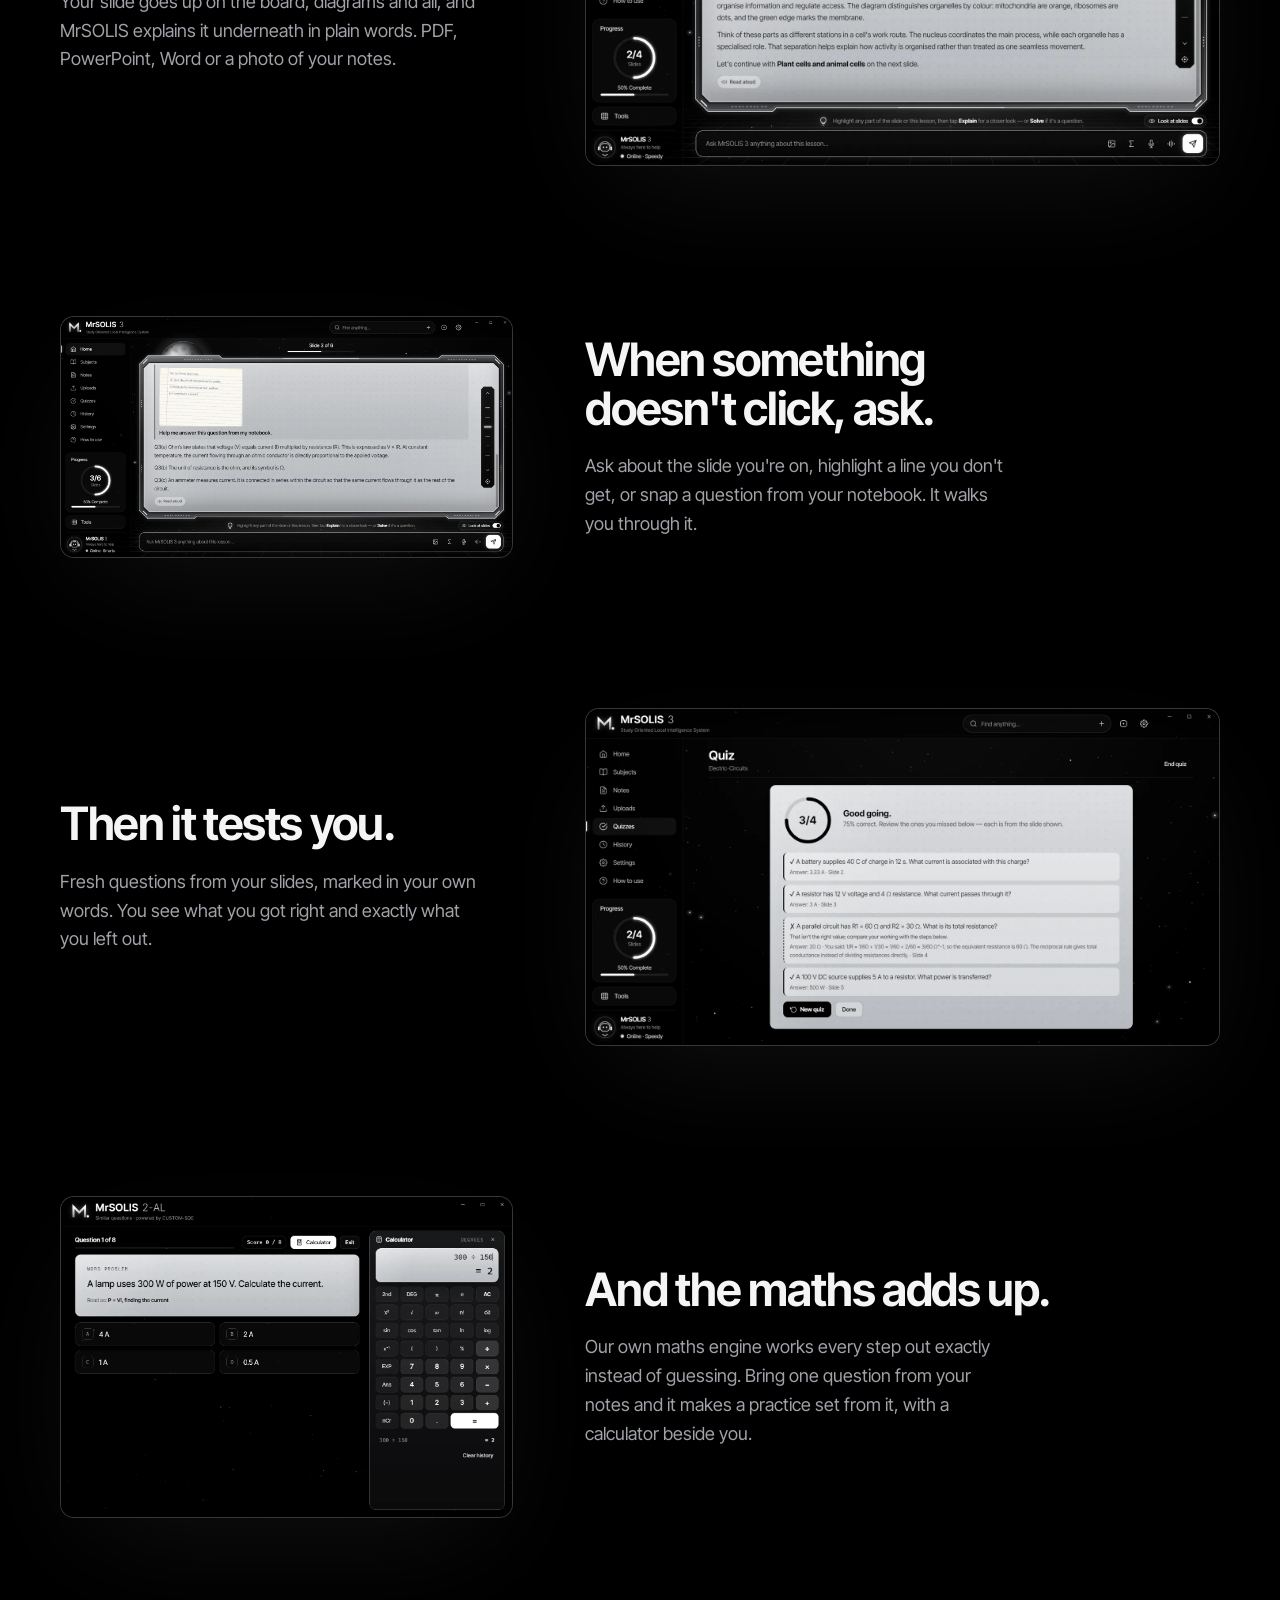
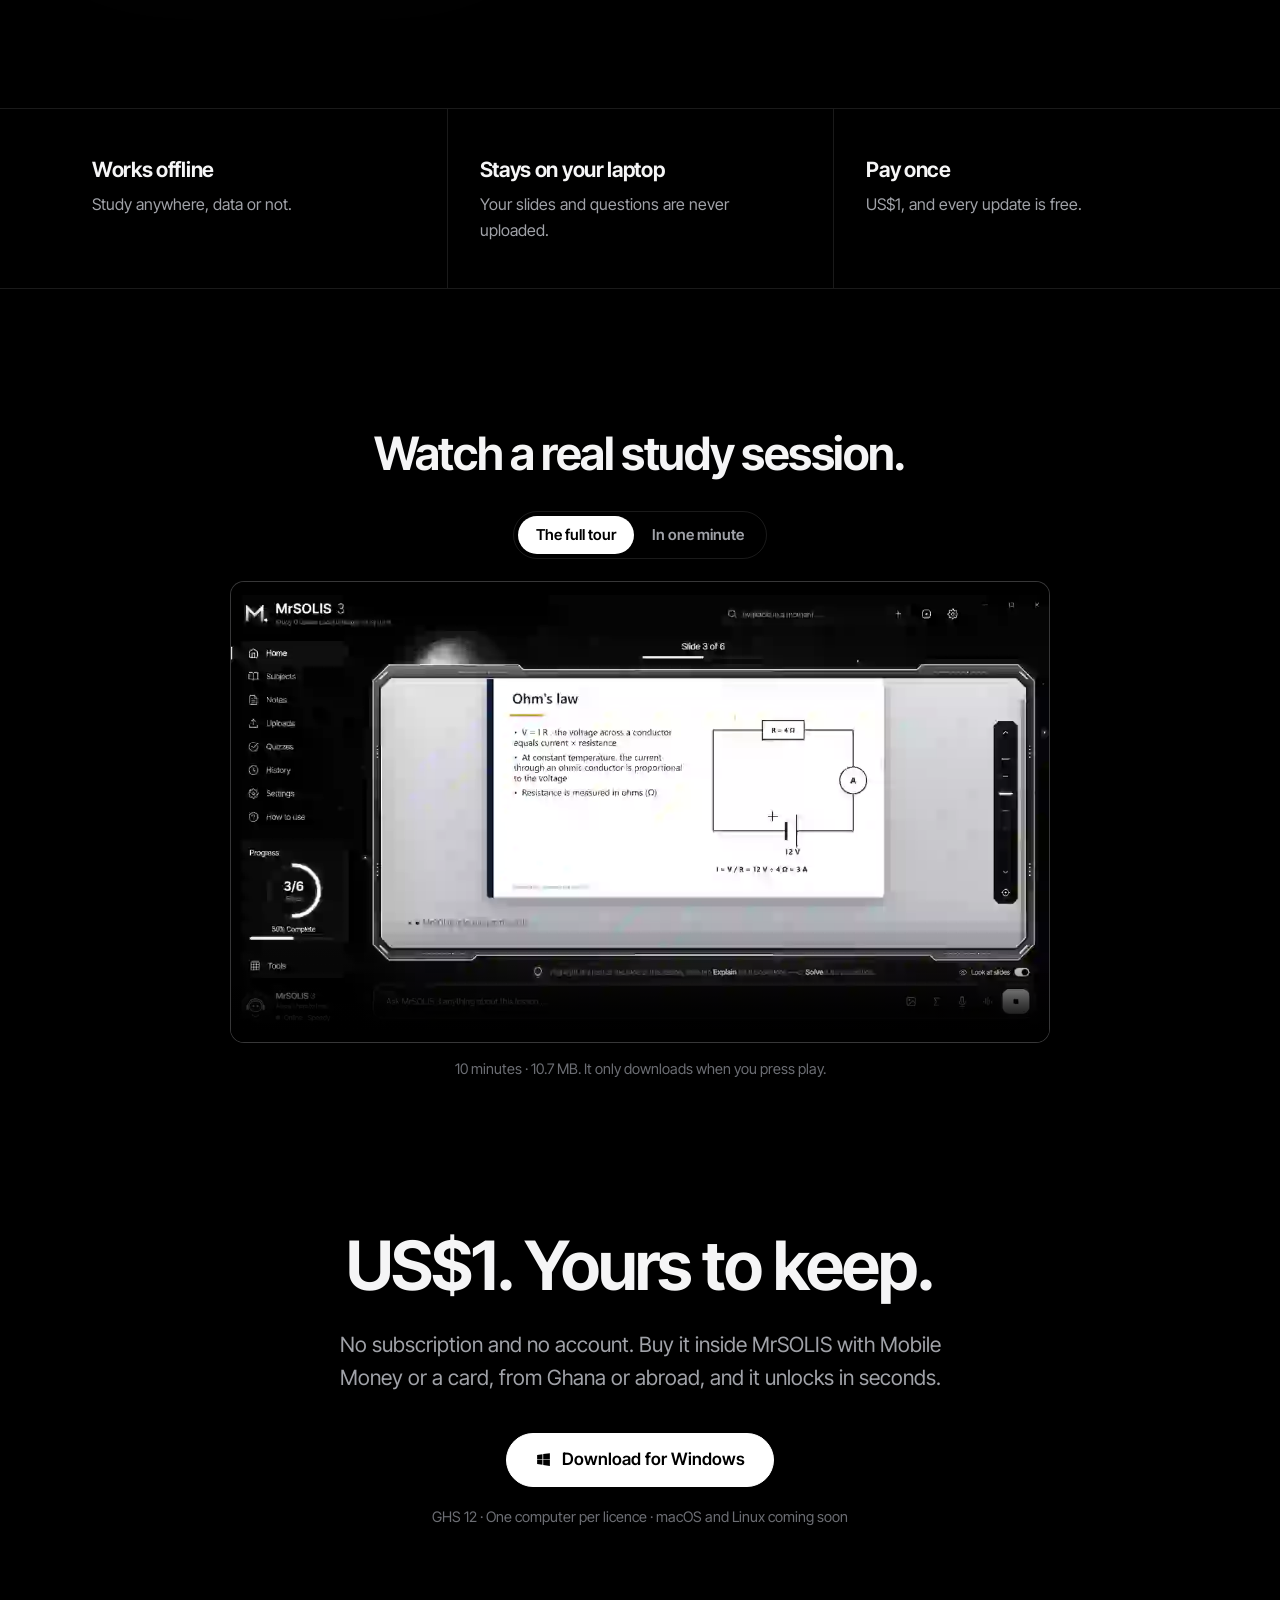
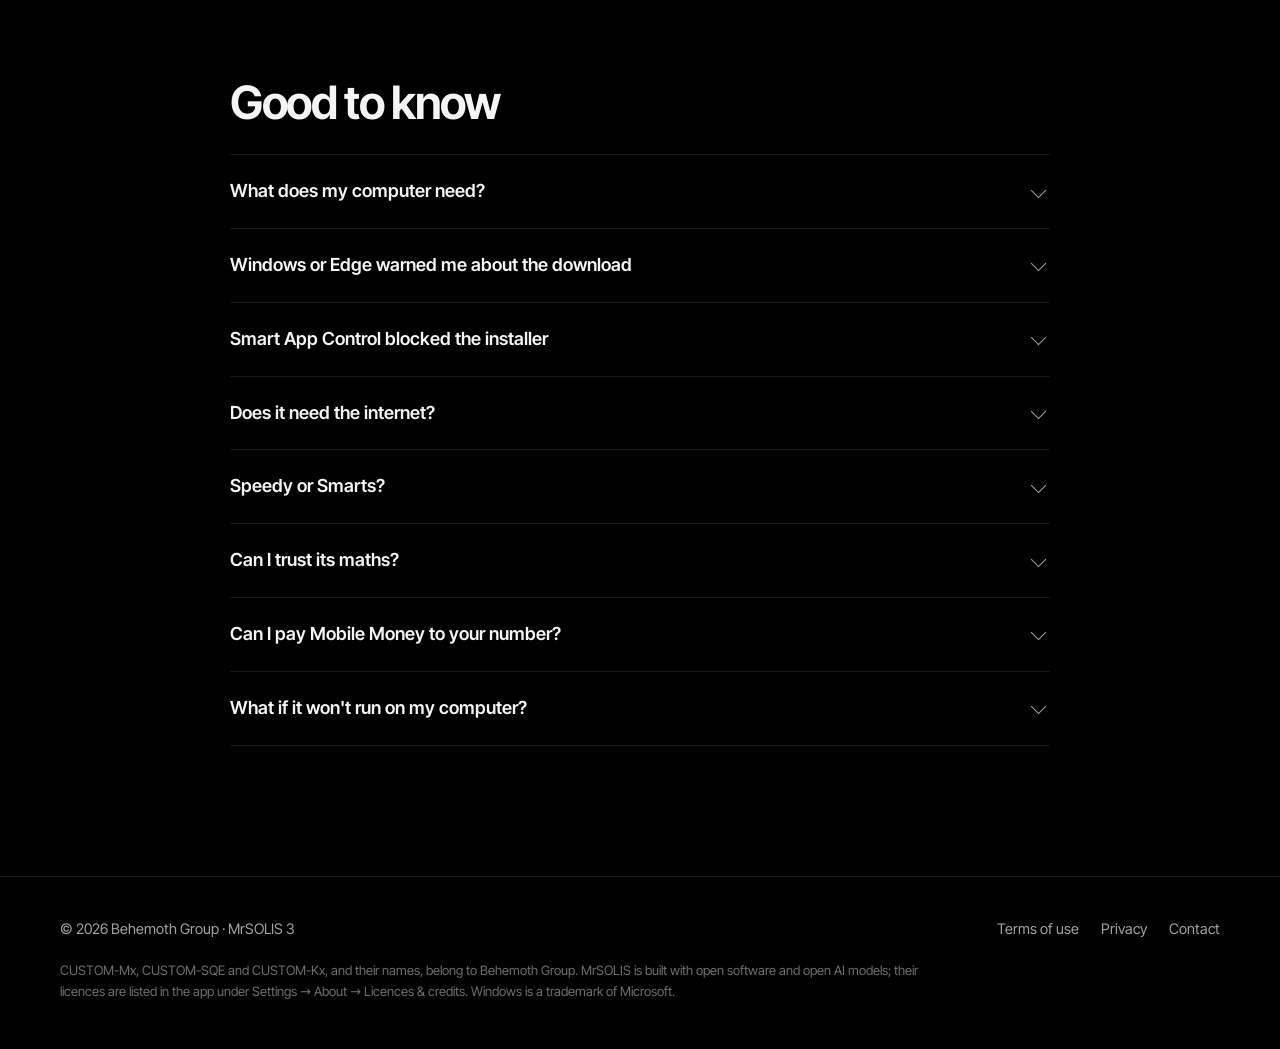
==== commit ad86ae4b: "Website: one story instead of a catalogue The page follows one evening of study (slides taught, ques" ====
--- a/index.html
+++ b/index.html
@@ -3,8 +3,8 @@
 <head>
 <meta charset="utf-8">
 <meta name="viewport" content="width=device-width, initial-scale=1">
-<title>MrSOLIS 3 — Your study tutor, on your own computer</title>
-<meta name="description" content="MrSOLIS 3 teaches your lecture slides slide by slide, answers your questions, marks your quizzes and works maths out exactly. It runs on your Windows laptop, works offline, and costs US$1, once.">
+<title>MrSOLIS 3 · Your lecture slides, taught to you</title>
+<meta name="description" content="MrSOLIS teaches your lecture slides one at a time, answers your questions, tests you and works maths out exactly. It runs on your Windows laptop, works offline, and costs US$1, once.">
 <meta name="theme-color" content="#000000">
 <link rel="icon" href="assets/img/favicon.svg" type="image/svg+xml">
 <link rel="icon" href="assets/img/icon-512.png" type="image/png">
@@ -13,7 +13,7 @@
 <meta property="og:type" content="website">
 <meta property="og:site_name" content="MrSOLIS">
 <meta property="og:url" content="https://aduamankwahkwasi292-wq.github.io/lunar-app/">
-<meta property="og:title" content="MrSOLIS 3 — Your study tutor, on your own computer">
+<meta property="og:title" content="MrSOLIS 3 · Your lecture slides, taught to you">
 <meta property="og:description" content="Lessons from your own slides, quizzes it marks, maths worked out exactly. Offline, private, US$1 once.">
 <meta property="og:image" content="https://aduamankwahkwasi292-wq.github.io/lunar-app/assets/img/og.jpg">
 <meta property="og:image:width" content="1200">
@@ -37,461 +37,161 @@
 </head>
 <body>
 <a class="skip" href="#main">Skip to content</a>
-<canvas id="stars" aria-hidden="true"></canvas>
 
 <header class="nav" id="nav">
   <div class="wrap nav-in">
     <a class="brand" href="#top" aria-label="MrSOLIS 3, back to top">
-      <svg viewBox="0 0 44 36" aria-hidden="true"><defs><linearGradient id="lm" x1="0" y1="0" x2="0" y2="1"><stop offset="0" stop-color="#fff"/><stop offset=".55" stop-color="#bfc2c6"/><stop offset="1" stop-color="#7c8086"/></linearGradient></defs><path d="M4 32V6l14 14L32 6v26" fill="none" stroke="url(#lm)" stroke-width="5"/><circle cx="39" cy="29.5" r="3" fill="#fff"/></svg>
+      <svg viewBox="0 0 44 36" aria-hidden="true"><path d="M4 32V6l14 14L32 6v26" fill="none" stroke="currentColor" stroke-width="5"/><circle cx="39" cy="29.5" r="3" fill="currentColor"/></svg>
       MrSOLIS <span>3</span>
     </a>
     <nav class="nav-links" aria-label="Main">
-      <a href="#features">Features</a>
-      <a href="#tour">App tour</a>
+      <a href="#story">How it works</a>
       <a href="#watch">Watch</a>
       <a href="#price">Price</a>
-      <a href="#install">Install</a>
-      <a href="#faq">FAQ</a>
-      <a class="btn btn-primary btn-sm" href="#price">Get MrSOLIS</a>
+      <a href="#help">Help</a>
+      <a class="btn btn-primary btn-sm" href="https://github.com/aduamankwahkwasi292-wq/lunar/releases/latest" data-dl>Download</a>
     </nav>
   </div>
 </header>
 
 <main id="main">
-  <!-- ═══ hero ═══ -->
   <section class="hero" id="top">
     <div class="wrap">
-      <a class="pill" href="#price"><b>NEW</b>MrSOLIS 3 for Windows · US$1, once</a>
-      <h1>Your study tutor,<br><span class="metal">on your own computer.</span></h1>
-      <p class="lead">Drop in your lecture slides and MrSOLIS teaches them to you, one slide at a time. Ask it anything, snap a
-        question from your notebook, take quizzes it marks for you, and practise maths with every answer worked out exactly.
-        It runs on your laptop, works offline, and costs US$1 — once.</p>
+      <h1>Your lecture slides,<br>taught to you.</h1>
+      <p class="lead">Drop in a deck the night before an exam. MrSOLIS goes through it with you, one slide at a time, on your own laptop. No internet needed.</p>
       <div class="cta-row">
         <a class="btn btn-primary btn-lg" href="https://github.com/aduamankwahkwasi292-wq/lunar/releases/latest" data-dl>
           <svg viewBox="0 0 24 24" fill="currentColor" aria-hidden="true"><path d="M3 5.6 10.5 4.5v7H3zM11.6 4.35 21 3v8.5h-9.4zM3 12.5h7.5v7L3 18.4zM11.6 12.5H21V21l-9.4-1.4z"/></svg>
           Download for Windows
         </a>
-        <a class="btn btn-lg" href="#watch">
-          <svg viewBox="0 0 24 24" fill="currentColor" aria-hidden="true"><path d="M7 4.5v15l12.5-7.5z"/></svg>
-          Watch it work
-        </a>
-      </div>
-      <p class="cta-note">Windows 10 or 11 · <b>US$1 (GHS 12)</b>, paid once · Updates are free · macOS and Linux coming soon</p>
-      <div class="hero-shot reveal">
-        <div class="frame"><img src="assets/img/shot-diagram.webp" width="1600" height="850" alt="MrSOLIS teaching Ohm's law: the slide with its circuit diagram on the silver board, and the lesson written underneath" fetchpriority="high"></div>
-      </div>
-      <div class="strip reveal">
-        <div><b>Works offline</b><span>After a one-time setup, no internet needed to study.</span></div>
-        <div><b>Private</b><span>Your slides and questions never leave your computer.</span></div>
-        <div><b>Pay once</b><span>US$1. Every update after that is free.</span></div>
-        <div><b>Any course</b><span>Lessons from your own material, at your level.</span></div>
-      </div>
-    </div>
-  </section>
-
-  <!-- ═══ features ═══ -->
-  <section id="features">
+        <a class="btn btn-ghost btn-lg" href="#watch">Watch it work</a>
+      </div>
+      <p class="cta-note">US$1, once · Windows 10 and 11</p>
+    </div>
+    <div class="wrap wide">
+      <button type="button" class="shot hero-shot" data-full="assets/img/shot-diagram.webp" data-caption="A physics lesson: the slide, circuit diagram and all, with MrSOLIS's explanation underneath.">
+        <img src="assets/img/shot-diagram.webp" width="1600" height="850" alt="MrSOLIS teaching a slide on Ohm's law, with its circuit diagram on the board and the lesson underneath" fetchpriority="high">
+      </button>
+    </div>
+  </section>
+
+  <section class="story" id="story" aria-label="How it works">
     <div class="wrap">
-      <div class="sec-head reveal">
-        <div class="eyebrow">What it does</div>
-        <h2>Everything you need to study, in one window.</h2>
-        <p>MrSOLIS is a tutor, a quiz master and a maths engine that lives on your laptop. Here's how it helps.</p>
-      </div>
-
-      <div class="feature reveal">
-        <div class="feature-text">
-          <span class="badge">Lessons</span>
-          <h3>It teaches your slides — the way a good tutor would.</h3>
-          <p>Drop a PDF, PowerPoint, Word file or a photo of your notes on the board. Each slide appears on a silver board, and
-            MrSOLIS explains it underneath in plain words, at the length you choose.</p>
-          <ul class="ticks">
-            <li>Looks at the diagrams, charts and pictures on your slides</li>
-            <li>Short, standard or detailed lessons</li>
-            <li>Your place is saved in every deck</li>
-          </ul>
-        </div>
-        <div class="frame zoom" tabindex="0" role="button" data-full="assets/img/shot-cell.webp" data-caption="A biology lesson: the slide's cell diagram above, MrSOLIS's explanation below."><img src="assets/img/shot-cell.webp" width="1600" height="850" loading="lazy" alt="MrSOLIS explaining a slide about the parts of an animal cell"></div>
-      </div>
-
-      <div class="feature flip reveal">
-        <div class="feature-text">
-          <span class="badge">Ask &amp; solve</span>
-          <h3>Ask anything. Highlight anything.</h3>
-          <p>Type a question about the slide you're on, or highlight any part of a slide or lesson and press <b>Explain</b> for a
-            closer look or <b>Solve</b> for a worked answer.</p>
-          <ul class="ticks">
-            <li>Answers about your own material, not the whole internet</li>
-            <li>Worked solutions, step by step</li>
-            <li>“Practise more like this” turns a problem into practice</li>
-          </ul>
-        </div>
-        <div class="shots-2">
-          <div class="frame zoom" tabindex="0" role="button" data-full="assets/img/shot-ask.webp" data-caption="Asking a question about the slide you're on."><img src="assets/img/shot-ask.webp" width="1600" height="850" loading="lazy" alt="A student's question about Ohm's law and MrSOLIS's answer"></div>
-        </div>
-      </div>
-
-      <div class="feature reveal">
-        <div class="feature-text">
-          <span class="badge">Pictures &amp; videos</span>
-          <h3>Stuck on a question in your notebook? Snap it.</h3>
-          <p>Take a picture of a question — from your notebook, a handout or a past paper — or paste a screenshot, and ask.
-            MrSOLIS reads it and walks you through it.</p>
-          <ul class="ticks">
-            <li>Photos, screenshots and handwriting</li>
-            <li>Lecture videos and recordings: it listens to what's said and looks at what's shown</li>
-          </ul>
-        </div>
-        <div class="frame zoom" tabindex="0" role="button" data-full="assets/img/shot-picture.webp" data-caption="A photo of a homework question from a notebook, read and answered part by part."><img src="assets/img/shot-picture.webp" width="1600" height="850" loading="lazy" alt="A notebook photo of a physics question about Ohm's law, and MrSOLIS's answer"></div>
-      </div>
-
-      <div class="feature flip reveal">
-        <div class="feature-text">
-          <span class="badge">Quizzes</span>
-          <h3>Quizzes it writes — and marks — for you.</h3>
-          <p>MrSOLIS writes fresh questions from your slides while you answer, marks what you write in your own words against
-            the slides, and tells you exactly what you left out.</p>
-          <ul class="ticks">
-            <li>No question is ever asked twice</li>
-            <li>Fair marking: right, partly right or not yet — with the reason</li>
-            <li>Scores kept in Quizzes and History</li>
-          </ul>
-        </div>
-        <div class="shots-2">
-          <div class="frame zoom" tabindex="0" role="button" data-full="assets/img/shot-score.webp" data-caption="A finished quiz: 3 of 4, with the wrong answer caught and the right one shown, each from its slide."><img src="assets/img/shot-score.webp" width="1600" height="850" loading="lazy" alt="A quiz score of 3 out of 4, with every question reviewed"></div>
-        </div>
-      </div>
-
-      <div class="feature reveal" id="maths">
-        <div class="feature-text">
-          <span class="badge white">Highly recommended for maths</span>
-          <h3>Maths you can trust: worked out, not guessed.</h3>
-          <p>AI tutors guess at numbers. MrSOLIS's own maths engines don't: they work every answer out exactly. Bring one maths
-            question from your notes or a past paper, and <b>SQE</b> makes fresh versions of it with new numbers, marks your answers
-            and shows the working — with a scientific calculator right beside the question.</p>
-          <ul class="ticks">
-            <li>Calculus, algebra, equations, statistics, trigonometry, vectors, matrices and word problems</li>
-            <li><b>/mx</b> commands: exact answers, or a clear reason why not</li>
-            <li>Your own question answered too, with every step</li>
-          </ul>
-        </div>
-        <div class="frame zoom" tabindex="0" role="button" data-full="assets/img/shot-sqe.webp" data-caption="SQE practice: a fresh version of the student's own question, with the calculator docked beside it."><img src="assets/img/shot-sqe.webp" width="1375" height="975" loading="lazy" alt="MrSOLIS 2-AL maths practice with a docked scientific calculator"></div>
-      </div>
-
-      <div class="feature flip reveal">
-        <div class="feature-text">
-          <span class="badge">Organised</span>
-          <h3>Your notes, subjects and progress — in one place.</h3>
-          <p>Save any lesson or answer to <b>Notes</b>, where each deck gets its own crib sheet. Group decks by course in
-            <b>Subjects</b>, reopen any upload, and watch your progress in <b>History</b>.</p>
-          <ul class="ticks">
-            <li>Export your notes as a file</li>
-            <li>“Find anything” jumps to any word or slide number in your lesson</li>
-            <li>Talk to it: the mic types what you say, and Live is a spoken conversation</li>
-          </ul>
-        </div>
-        <div class="frame zoom" tabindex="0" role="button" data-full="assets/img/shot-subjects.webp" data-caption="Subjects: decks grouped by course, with progress."><img src="assets/img/shot-subjects.webp" width="1600" height="850" loading="lazy" alt="The Subjects page with Physics and Biology"></div>
-      </div>
-    </div>
-  </section>
-
-  <!-- ═══ the app tour ═══ -->
-  <section id="tour">
-    <div class="wrap">
-      <div class="sec-head center reveal" style="text-align:center">
-        <div class="eyebrow">App tour</div>
-        <h2>Every part of MrSOLIS.</h2>
-        <p>Real screenshots from MrSOLIS 3. Tap any of them for a closer look.</p>
-      </div>
-      <div class="tabs reveal" role="tablist" aria-label="Parts of the app">
-        <button class="tab" type="button" role="tab" aria-selected="true" data-filter="all">All</button>
-        <button class="tab" type="button" role="tab" aria-selected="false" data-filter="learn">Lessons</button>
-        <button class="tab" type="button" role="tab" aria-selected="false" data-filter="ask">Ask</button>
-        <button class="tab" type="button" role="tab" aria-selected="false" data-filter="quiz">Quizzes</button>
-        <button class="tab" type="button" role="tab" aria-selected="false" data-filter="maths">Maths</button>
-        <button class="tab" type="button" role="tab" aria-selected="false" data-filter="organise">Organise</button>
-        <button class="tab" type="button" role="tab" aria-selected="false" data-filter="settings">Settings &amp; help</button>
-      </div>
-      <div class="gallery" id="gallery">
-        <article class="card reveal" data-part="learn">
-          <button type="button" data-full="assets/img/shot-home.webp" data-caption="The board: Drop your slides here to start a lesson — or just ask anything." aria-label="Enlarge: The board"><img src="assets/img/thumb/shot-home.webp" loading="lazy" alt="The board"></button>
-          <div class="card-body"><b>The board</b><span>Drop your slides here to start a lesson — or just ask anything.</span></div>
-        </article>
-        <article class="card reveal" data-part="learn">
-          <button type="button" data-full="assets/img/shot-diagram.webp" data-caption="It reads diagrams: Each slide sits on the silver board, circuits and charts included, with the lesson underneath." aria-label="Enlarge: It reads diagrams"><img src="assets/img/thumb/shot-diagram.webp" loading="lazy" alt="It reads diagrams"></button>
-          <div class="card-body"><b>It reads diagrams</b><span>Each slide sits on the silver board, circuits and charts included, with the lesson underneath.</span></div>
-        </article>
-        <article class="card reveal" data-part="learn">
-          <button type="button" data-full="assets/img/shot-cell.webp" data-caption="Any subject: Physics, biology, economics: the lessons come from your own material." aria-label="Enlarge: Any subject"><img src="assets/img/thumb/shot-cell.webp" loading="lazy" alt="Any subject"></button>
-          <div class="card-body"><b>Any subject</b><span>Physics, biology, economics: the lessons come from your own material.</span></div>
-        </article>
-        <article class="card reveal" data-part="learn">
-          <button type="button" data-full="assets/img/shot-focus.webp" data-caption="Focus mode: Hide everything but the board when it&#x27;s time to concentrate." aria-label="Enlarge: Focus mode"><img src="assets/img/thumb/shot-focus.webp" loading="lazy" alt="Focus mode"></button>
-          <div class="card-body"><b>Focus mode</b><span>Hide everything but the board when it&#x27;s time to concentrate.</span></div>
-        </article>
-        <article class="card reveal" data-part="learn organise">
-          <button type="button" data-full="assets/img/shot-find.webp" data-caption="Find anything: Type a word or a slide number to jump straight to it in your lesson." aria-label="Enlarge: Find anything"><img src="assets/img/thumb/shot-find.webp" loading="lazy" alt="Find anything"></button>
-          <div class="card-body"><b>Find anything</b><span>Type a word or a slide number to jump straight to it in your lesson.</span></div>
-        </article>
-        <article class="card reveal" data-part="ask">
-          <button type="button" data-full="assets/img/shot-ask.webp" data-caption="Ask about the slide: Questions are answered about the slide you&#x27;re on, from your material." aria-label="Enlarge: Ask about the slide"><img src="assets/img/thumb/shot-ask.webp" loading="lazy" alt="Ask about the slide"></button>
-          <div class="card-body"><b>Ask about the slide</b><span>Questions are answered about the slide you&#x27;re on, from your material.</span></div>
-        </article>
-        <article class="card reveal" data-part="ask">
-          <button type="button" data-full="assets/img/shot-highlight.webp" data-caption="Highlight anything: Select part of a slide or lesson, then Explain for a closer look or Solve for a worked answer." aria-label="Enlarge: Highlight anything"><img src="assets/img/thumb/shot-highlight.webp" loading="lazy" alt="Highlight anything"></button>
-          <div class="card-body"><b>Highlight anything</b><span>Select part of a slide or lesson, then Explain for a closer look or Solve for a worked answer.</span></div>
-        </article>
-        <article class="card reveal" data-part="ask maths">
-          <button type="button" data-full="assets/img/shot-solve.webp" data-caption="Worked solutions: Press Solve on a problem: MrSOLIS writes it as a CUSTOM-Mx command, and the engine works it out exactly." aria-label="Enlarge: Worked solutions"><img src="assets/img/thumb/shot-solve.webp" loading="lazy" alt="Worked solutions"></button>
-          <div class="card-body"><b>Worked solutions</b><span>Press Solve on a problem: MrSOLIS writes it as a CUSTOM-Mx command, and the engine works it out exactly.</span></div>
-        </article>
-        <article class="card reveal" data-part="ask">
-          <button type="button" data-full="assets/img/shot-picture.webp" data-caption="Snap a question: A photo of a question from your notebook or a past paper, read and explained." aria-label="Enlarge: Snap a question"><img src="assets/img/thumb/shot-picture.webp" loading="lazy" alt="Snap a question"></button>
-          <div class="card-body"><b>Snap a question</b><span>A photo of a question from your notebook or a past paper, read and explained.</span></div>
-        </article>
-        <article class="card reveal" data-part="quiz">
-          <button type="button" data-full="assets/img/shot-quizzes.webp" data-caption="Quizzes: Pick a deck and how many questions — or practise maths with SQE." aria-label="Enlarge: Quizzes"><img src="assets/img/thumb/shot-quizzes.webp" loading="lazy" alt="Quizzes"></button>
-          <div class="card-body"><b>Quizzes</b><span>Pick a deck and how many questions — or practise maths with SQE.</span></div>
-        </article>
-        <article class="card reveal" data-part="quiz">
-          <button type="button" data-full="assets/img/shot-quiz.webp" data-caption="Marked in your own words: Answer as you&#x27;d write it; MrSOLIS marks it against the slide and says what&#x27;s missing." aria-label="Enlarge: Marked in your own words"><img src="assets/img/thumb/shot-quiz.webp" loading="lazy" alt="Marked in your own words"></button>
-          <div class="card-body"><b>Marked in your own words</b><span>Answer as you&#x27;d write it; MrSOLIS marks it against the slide and says what&#x27;s missing.</span></div>
-        </article>
-        <article class="card reveal" data-part="quiz">
-          <button type="button" data-full="assets/img/shot-score.webp" data-caption="Your score, with reasons: Every question reviewed with the right answer and the slide it came from." aria-label="Enlarge: Your score, with reasons"><img src="assets/img/thumb/shot-score.webp" loading="lazy" alt="Your score, with reasons"></button>
-          <div class="card-body"><b>Your score, with reasons</b><span>Every question reviewed with the right answer and the slide it came from.</span></div>
-        </article>
-        <article class="card reveal" data-part="maths quiz">
-          <button type="button" data-full="assets/img/shot-sqe-start.webp" data-caption="Bring your own maths question: MrSOLIS 2-AL turns one question into a whole practice set." aria-label="Enlarge: Bring your own maths question"><img src="assets/img/thumb/shot-sqe-start.webp" loading="lazy" alt="Bring your own maths question"></button>
-          <div class="card-body"><b>Bring your own maths question</b><span>MrSOLIS 2-AL turns one question into a whole practice set.</span></div>
-        </article>
-        <article class="card reveal" data-part="maths quiz">
-          <button type="button" data-full="assets/img/shot-sqe.webp" data-caption="Practice, with a calculator: Fresh versions with new numbers, and a scientific calculator docked beside the question." aria-label="Enlarge: Practice, with a calculator"><img src="assets/img/thumb/shot-sqe.webp" loading="lazy" alt="Practice, with a calculator"></button>
-          <div class="card-body"><b>Practice, with a calculator</b><span>Fresh versions with new numbers, and a scientific calculator docked beside the question.</span></div>
-        </article>
-        <article class="card reveal" data-part="maths quiz">
-          <button type="button" data-full="assets/img/shot-sqe-review.webp" data-caption="Every answer, with the working: Your score, your own question answered, and the working for each version." aria-label="Enlarge: Every answer, with the working"><img src="assets/img/thumb/shot-sqe-review.webp" loading="lazy" alt="Every answer, with the working"></button>
-          <div class="card-body"><b>Every answer, with the working</b><span>Your score, your own question answered, and the working for each version.</span></div>
-        </article>
-        <article class="card reveal" data-part="maths">
-          <button type="button" data-full="assets/img/shot-mx.webp" data-caption="Exact maths with /mx: Type /mx and a command: CUSTOM-Mx works it out exactly, or says why it can&#x27;t." aria-label="Enlarge: Exact maths with /mx"><img src="assets/img/thumb/shot-mx.webp" loading="lazy" alt="Exact maths with /mx"></button>
-          <div class="card-body"><b>Exact maths with /mx</b><span>Type /mx and a command: CUSTOM-Mx works it out exactly, or says why it can&#x27;t.</span></div>
-        </article>
-        <article class="card reveal" data-part="maths organise">
-          <button type="button" data-full="assets/img/shot-calc.webp" data-caption="A calculator on the board: Type /calculator for a scientific calculator right beside your lesson." aria-label="Enlarge: A calculator on the board"><img src="assets/img/thumb/shot-calc.webp" loading="lazy" alt="A calculator on the board"></button>
-          <div class="card-body"><b>A calculator on the board</b><span>Type /calculator for a scientific calculator right beside your lesson.</span></div>
-        </article>
-        <article class="card reveal" data-part="organise maths">
-          <button type="button" data-full="assets/img/shot-tools.webp" data-caption="Tools: A scientific calculator, a step-by-step solver, a formula sheet and a study timer." aria-label="Enlarge: Tools"><img src="assets/img/thumb/shot-tools.webp" loading="lazy" alt="Tools"></button>
-          <div class="card-body"><b>Tools</b><span>A scientific calculator, a step-by-step solver, a formula sheet and a study timer.</span></div>
-        </article>
-        <article class="card reveal" data-part="organise">
-          <button type="button" data-full="assets/img/shot-subjects.webp" data-caption="Subjects: Group your decks by course and see how much of each you&#x27;ve studied." aria-label="Enlarge: Subjects"><img src="assets/img/thumb/shot-subjects.webp" loading="lazy" alt="Subjects"></button>
-          <div class="card-body"><b>Subjects</b><span>Group your decks by course and see how much of each you&#x27;ve studied.</span></div>
-        </article>
-        <article class="card reveal" data-part="organise">
-          <button type="button" data-full="assets/img/shot-uploads.webp" data-caption="Uploads: Every deck you&#x27;ve opened, ready to pick up where you left off." aria-label="Enlarge: Uploads"><img src="assets/img/thumb/shot-uploads.webp" loading="lazy" alt="Uploads"></button>
-          <div class="card-body"><b>Uploads</b><span>Every deck you&#x27;ve opened, ready to pick up where you left off.</span></div>
-        </article>
-        <article class="card reveal" data-part="organise">
-          <button type="button" data-full="assets/img/shot-notes.webp" data-caption="Notes: Your own notes beside the lessons and answers you saved, and export to a file." aria-label="Enlarge: Notes"><img src="assets/img/thumb/shot-notes.webp" loading="lazy" alt="Notes"></button>
-          <div class="card-body"><b>Notes</b><span>Your own notes beside the lessons and answers you saved, and export to a file.</span></div>
-        </article>
-        <article class="card reveal" data-part="organise">
-          <button type="button" data-full="assets/img/shot-crib.webp" data-caption="A crib sheet for every deck: Every formula and definition in a deck, quoted exactly as your slides print them." aria-label="Enlarge: A crib sheet for every deck"><img src="assets/img/thumb/shot-crib.webp" loading="lazy" alt="A crib sheet for every deck"></button>
-          <div class="card-body"><b>A crib sheet for every deck</b><span>Every formula and definition in a deck, quoted exactly as your slides print them.</span></div>
-        </article>
-        <article class="card reveal" data-part="organise">
-          <button type="button" data-full="assets/img/shot-history.webp" data-caption="History: Your lessons, quizzes and practice at a glance." aria-label="Enlarge: History"><img src="assets/img/thumb/shot-history.webp" loading="lazy" alt="History"></button>
-          <div class="card-body"><b>History</b><span>Your lessons, quizzes and practice at a glance.</span></div>
-        </article>
-        <article class="card reveal" data-part="settings">
-          <button type="button" data-full="assets/img/shot-brains.webp" data-caption="Choose your brain: Speedy or Smarts: download once, then it works offline." aria-label="Enlarge: Choose your brain"><img src="assets/img/thumb/shot-brains.webp" loading="lazy" alt="Choose your brain"></button>
-          <div class="card-body"><b>Choose your brain</b><span>Speedy or Smarts: download once, then it works offline.</span></div>
-        </article>
-        <article class="card reveal" data-part="settings">
-          <button type="button" data-full="assets/img/shot-settings.webp" data-caption="Make it yours: Lesson length, text size on the board, calmer motion, and how fast MrSOLIS speaks." aria-label="Enlarge: Make it yours"><img src="assets/img/thumb/shot-settings.webp" loading="lazy" alt="Make it yours"></button>
-          <div class="card-body"><b>Make it yours</b><span>Lesson length, text size on the board, calmer motion, and how fast MrSOLIS speaks.</span></div>
-        </article>
-        <article class="card reveal" data-part="settings">
-          <button type="button" data-full="assets/img/shot-help.webp" data-caption="How to use: A short guide to everything, built into the app." aria-label="Enlarge: How to use"><img src="assets/img/thumb/shot-help.webp" loading="lazy" alt="How to use"></button>
-          <div class="card-body"><b>How to use</b><span>A short guide to everything, built into the app.</span></div>
-        </article>
-        <article class="card reveal" data-part="settings">
-          <button type="button" data-full="assets/img/shot-buy.webp" data-caption="Buy inside MrSOLIS: US$1 (GHS 12), paid once by Mobile Money or card. Already have a code? Type it once and you&#x27;re done." aria-label="Enlarge: Buy inside MrSOLIS"><img class="fit" src="assets/img/thumb/shot-buy.webp" loading="lazy" alt="Buy inside MrSOLIS"></button>
-          <div class="card-body"><b>Buy inside MrSOLIS</b><span>US$1 (GHS 12), paid once by Mobile Money or card. Already have a code? Type it once and you&#x27;re done.</span></div>
-        </article>
-        <article class="card reveal" data-part="settings">
-          <button type="button" data-full="assets/img/shot-momo.webp" data-caption="Or Mobile Money to our number: Send GHS 12 with your reference; MrSOLIS activates by itself once we confirm it." aria-label="Enlarge: Or Mobile Money to our number"><img class="fit" src="assets/img/thumb/shot-momo.webp" loading="lazy" alt="Or Mobile Money to our number"></button>
-          <div class="card-body"><b>Or Mobile Money to our number</b><span>Send GHS 12 with your reference; MrSOLIS activates by itself once we confirm it.</span></div>
-        </article>
-      </div>
-      <p class="swipe-hint" aria-hidden="true">Swipe for more →</p>
-    </div>
-  </section>
-
-  <!-- ═══ watch ═══ -->
-  <section id="watch">
-    <div class="wrap">
-      <div class="sec-head reveal">
-        <div class="eyebrow">Watch</div>
-        <h2>See MrSOLIS at work.</h2>
-        <p>Two screen recordings from MrSOLIS 3. They only download when you press play, to save your data.</p>
-      </div>
-      <div class="videos">
-        <div class="video-card reveal">
-          <div class="frame"><video controls preload="none" playsinline poster="assets/img/poster-highlight.webp" src="assets/video/highlight.mp4"></video></div>
-          <div class="video-meta"><b>Highlight, save, explain</b><span>0:55 · 0.9 MB</span></div>
-          <p>Highlight part of a slide to save it to Notes, or press Explain for a closer look at it.</p>
-        </div>
-        <div class="video-card reveal">
-          <div class="frame"><video controls preload="none" playsinline poster="assets/img/poster-tour.webp" src="assets/video/tour.mp4"></video></div>
-          <div class="video-meta"><b>The full walkthrough</b><span>10:00 · 10.7 MB</span></div>
-          <p>A lesson from slides, Subjects, Notes, a quiz (sped up), maths practice, Tools, Settings and a video, explained.</p>
-        </div>
-      </div>
-    </div>
-  </section>
-
-  <!-- ═══ engines ═══ -->
-  <section id="engines">
-    <div class="wrap">
-      <div class="sec-head reveal">
-        <div class="eyebrow">Made for MrSOLIS</div>
-        <h2>Our own engines under the hood.</h2>
-        <p>Built by Behemoth Group to do what AI models alone can't. They're great, but not perfect — and every update
-          improves them, for free.</p>
-      </div>
-      <div class="engines">
-        <div class="engine reveal"><span class="badge">Maths</span><h3>CUSTOM-Mx</h3><p>Works calculations out exactly instead of
-          letting the brain guess. A word problem becomes a command you can check before it runs.</p></div>
-        <div class="engine reveal"><span class="badge">Practice</span><h3>CUSTOM-SQE</h3><p>Turns one maths question into a fresh
-          practice set with new numbers, in your own words, with clean answers — each checked a second way.</p></div>
-        <div class="engine reveal"><span class="badge">Memory</span><h3>CUSTOM-Kx</h3><p>Keeps the brain light on your laptop's memory:
-          about 45% less after a long study session, so older laptops keep up.</p></div>
-      </div>
-    </div>
-  </section>
-
-  <!-- ═══ price ═══ -->
-  <section id="price">
-    <div class="wrap">
-      <div class="sec-head reveal">
-        <div class="eyebrow">Price</div>
-        <h2>One price. Yours to keep.</h2>
-        <p>No subscription and no account. Pay once inside MrSOLIS, by Mobile Money or card, from Ghana or abroad.</p>
-      </div>
-      <div class="price-wrap">
-        <div class="price-card reveal">
-          <div class="eyebrow">MrSOLIS 3 · licence for one computer</div>
-          <div class="price"><b>US$1</b><span>GHS 12, paid once</span></div>
-          <p class="sub">Everything in MrSOLIS, for as long as you like.</p>
-          <ul class="ticks">
-            <li>Every feature — lessons, quizzes, maths engines, voice and tools</li>
-            <li>All updates free, new brains included</li>
-            <li>Works offline after activation</li>
-            <li>Refund within 24 hours if it won't run on your computer</li>
-          </ul>
-          <a class="btn btn-primary btn-lg" href="https://github.com/aduamankwahkwasi292-wq/lunar/releases/latest" data-dl>Download MrSOLIS</a>
-        </div>
-        <div class="reveal">
-          <ol class="steps">
-            <li><b>Install MrSOLIS</b><p>Download it and run the installer (see <a href="#install">Install</a>).</p></li>
-            <li><b>Press “Buy MrSOLIS”</b><p>On the activation screen. Type your email: your receipt goes there.</p></li>
-            <li><b>Pay GHS 12 on Paystack's secure page</b><p>It opens in your browser. Pay with Mobile Money (you approve it
-              on your phone) or any card, from Ghana or abroad.</p></li>
-            <li><b>MrSOLIS activates by itself</b><p>Within seconds of paying. Nobody has to type a code.</p></li>
-          </ol>
-          <p class="pay-alt">Prefer to send Mobile Money straight to our number? Choose that option in MrSOLIS instead
-            (<b>020 483 2725</b> · Telecel Cash · Janet Nartey). We confirm those by hand, usually within a few hours.</p>
-        </div>
-      </div>
-      <figure class="buy-flow reveal">
-        <div class="frame zoom" tabindex="0" role="button" data-full="assets/img/buy-flow.webp" data-caption="Inside MrSOLIS: type your licence code, or buy one by Mobile Money or card."><img src="assets/img/buy-flow.webp" width="1600" height="648" loading="lazy" alt="Three MrSOLIS screens: Activate, Buy MrSOLIS for US$1, and the Mobile Money payment details"></div>
-        <figcaption class="caption">Activate with a code, or buy one right inside MrSOLIS and pay by Mobile Money or card.</figcaption>
-      </figure>
-    </div>
-  </section>
-
-  <!-- ═══ install ═══ -->
-  <section id="install">
-    <div class="wrap">
-      <div class="sec-head reveal">
-        <div class="eyebrow">Install</div>
-        <h2>Up and running in a few minutes.</h2>
-      </div>
-      <div class="install">
-        <div class="reveal">
-          <ol class="steps">
-            <li><b>Download and open the installer</b><p>It's one file for Windows 10 and 11.</p></li>
-            <li><b>“Windows protected your PC”?</b><p>Click <span class="path">More info</span>, then <span class="path">Run anyway</span>.
-              Windows shows this for apps that aren't signed by Microsoft yet, like MrSOLIS.</p></li>
-            <li><b>Blocked by Smart App Control?</b><p>Some Windows 11 PCs block apps that aren't signed. Open
-              <span class="path">Windows Security</span> → <span class="path">App &amp; browser control</span> →
-              <span class="path">Smart App Control settings</span>, choose <span class="path">Off</span>, then open the installer again.</p></li>
-            <li><b>Choose a brain</b><p>The first time MrSOLIS opens, pick <b>Speedy</b> (0.73 GB) or <b>Smarts</b> (1.95 GB).
-              It downloads once and then works offline.</p></li>
-            <li><b>Activate</b><p>Type your licence code, or buy one inside MrSOLIS for US$1.</p></li>
-          </ol>
-        </div>
-        <div class="reveal">
-          <div class="note">
-            <b>Before you turn Smart App Control off</b>
-            <p>It's one of Windows' protections, so only turn it off if you're comfortable doing so. Since Windows' April 2026
-              update it can be switched back on in the same place — but Microsoft says its October 2026 update (KB5127648)
-              stops that switch working on some PCs until a fix arrives.</p>
-          </div>
-          <h3 style="margin:30px 0 14px">What you need</h3>
-          <dl class="req">
-            <div><dt>System</dt><dd>Windows 10 or 11, 64-bit (macOS and Linux coming soon)</dd></div>
-            <div><dt>Memory</dt><dd>4 GB of RAM (8 GB for Smarts)</dd></div>
-            <div><dt>Disk</dt><dd>About 3 GB free</dd></div>
-            <div><dt>Internet</dt><dd>Once to activate and download a brain; then a quick licence check when you're online</dd></div>
-          </dl>
-        </div>
-      </div>
-    </div>
-  </section>
-
-  <!-- ═══ FAQ ═══ -->
-  <section id="faq">
-    <div class="wrap">
-      <div class="sec-head center reveal" style="text-align:center">
-        <div class="eyebrow">FAQ</div>
-        <h2>Questions, answered.</h2>
-      </div>
-      <div class="faq reveal">
-        <details><summary>Does MrSOLIS need the internet?</summary><p>Only to activate your licence once, download a brain once,
-          and check your licence briefly once a day when you're online. Lessons, chat, quizzes and maths all run on your computer.</p></details>
-        <details><summary>Is my material private?</summary><p>Yes. Your slides, notes, photos and questions are read on your
-          computer and never uploaded. MrSOLIS has no account, no adverts and no tracking.</p></details>
-        <details><summary>What can I study with it?</summary><p>Any course with slides or notes: PDF, PowerPoint and Word files,
-          photos of notes, and lecture videos. Maths and science get extra help from the maths engines.</p></details>
-        <details><summary>Is it good at maths?</summary><p>For maths, use SQE and /mx — they work every answer out exactly. Like
-          every AI, the brains can slip on numbers, so we highly recommend SQE for maths practice. Check important answers
-          against your notes either way.</p></details>
-        <details><summary>Which brain should I choose?</summary><p><b>Speedy</b> is the fastest and lightest — best for older
-          laptops or 4–8 GB of RAM. <b>Smarts</b> gives the best answers on 8 GB laptops and up. You can switch any time in Settings.</p></details>
-        <details><summary>Can I use one licence on two computers?</summary><p>No — each licence is for one computer, the one you
-          activate it on.</p></details>
-        <details><summary>What if it won't run on my computer?</summary><p>Email us within 24 hours of buying, with your proof
-          of payment and a screen recording of the problem, and we'll refund you. See the Terms of use, section 7.</p></details>
-        <details><summary>Are updates free?</summary><p>Yes — every update, including new and improved brains. MrSOLIS tells
-          you its size and asks before downloading one.</p></details>
-        <details><summary>Why does Windows warn me about the installer?</summary><p>MrSOLIS isn't signed by Microsoft yet, so
-          Windows treats it as an unknown app. See the Install steps above.</p></details>
-      </div>
-    </div>
-  </section>
-
-  <section class="final">
-    <div class="wrap reveal">
-      <h2>Start studying smarter today.</h2>
-      <p class="lead">Your slides, your pace, your laptop. US$1, once.</p>
+      <article class="chapter reveal">
+        <div class="chapter-text">
+          <h2>It teaches each slide.</h2>
+          <p>Your slide goes up on the board, diagrams and all, and MrSOLIS explains it underneath in plain words. PDF, PowerPoint, Word or a photo of your notes.</p>
+        </div>
+        <button type="button" class="shot" data-full="assets/img/shot-cell.webp" data-caption="A biology lesson: the slide's cell diagram above, MrSOLIS's explanation below.">
+          <img src="assets/img/shot-cell.webp" width="1600" height="850" loading="lazy" alt="MrSOLIS explaining a slide about the parts of an animal cell">
+        </button>
+      </article>
+
+      <article class="chapter flip reveal">
+        <div class="chapter-text">
+          <h2>When something doesn't click, ask.</h2>
+          <p>Ask about the slide you're on, highlight a line you don't get, or snap a question from your notebook. It walks you through it.</p>
+        </div>
+        <button type="button" class="shot" data-full="assets/img/shot-picture.webp" data-caption="A photo of a homework question from a notebook, read and answered part by part.">
+          <img src="assets/img/shot-picture.webp" width="1600" height="850" loading="lazy" alt="A notebook photo of a physics question, and MrSOLIS's answer">
+        </button>
+      </article>
+
+      <article class="chapter reveal">
+        <div class="chapter-text">
+          <h2>Then it tests you.</h2>
+          <p>Fresh questions from your slides, marked in your own words. You see what you got right and exactly what you left out.</p>
+        </div>
+        <button type="button" class="shot" data-full="assets/img/shot-score.webp" data-caption="A finished quiz: 3 of 4, with the wrong answer caught and the right one shown, each from its slide.">
+          <img src="assets/img/shot-score.webp" width="1600" height="850" loading="lazy" alt="A quiz score of 3 out of 4, with every question reviewed">
+        </button>
+      </article>
+
+      <article class="chapter flip reveal">
+        <div class="chapter-text">
+          <h2>And the maths adds up.</h2>
+          <p>Our own maths engine works every step out exactly instead of guessing. Bring one question from your notes and it makes a practice set from it, with a calculator beside you.</p>
+        </div>
+        <button type="button" class="shot" data-full="assets/img/shot-sqe.webp" data-caption="Maths practice: a fresh version of the student's own question, with the calculator docked beside it.">
+          <img src="assets/img/shot-sqe.webp" width="1375" height="975" loading="lazy" alt="Maths practice in MrSOLIS with a scientific calculator beside the question">
+        </button>
+      </article>
+    </div>
+  </section>
+
+  <section class="promises" aria-label="Why MrSOLIS">
+    <ul class="wrap promise-row reveal">
+      <li><b>Works offline</b><span>Study anywhere, data or not.</span></li>
+      <li><b>Stays on your laptop</b><span>Your slides and questions are never uploaded.</span></li>
+      <li><b>Pay once</b><span>US$1, and every update is free.</span></li>
+    </ul>
+  </section>
+
+  <section class="watch" id="watch">
+    <div class="wrap narrow reveal">
+      <h2>Watch a real study session.</h2>
+      <div class="segmented" role="group" aria-label="Choose a video">
+        <button type="button" aria-pressed="true" data-video="assets/video/tour.mp4" data-poster="assets/img/poster-tour.webp" data-meta="10 minutes · 10.7 MB">The full tour</button>
+        <button type="button" aria-pressed="false" data-video="assets/video/highlight.mp4" data-poster="assets/img/poster-highlight.webp" data-meta="1 minute · 0.9 MB">In one minute</button>
+      </div>
+      <div class="player">
+        <video id="video" controls preload="none" playsinline poster="assets/img/poster-tour.webp" src="assets/video/tour.mp4"></video>
+      </div>
+      <p class="meta"><span id="video-meta">10 minutes · 10.7 MB</span>. It only downloads when you press play.</p>
+    </div>
+  </section>
+
+  <section class="price" id="price">
+    <div class="wrap narrow center reveal">
+      <h2>US$1. Yours to keep.</h2>
+      <p class="lead">No subscription and no account. Buy it inside MrSOLIS with Mobile Money or a card, from Ghana or abroad, and it unlocks in seconds.</p>
       <div class="cta-row">
         <a class="btn btn-primary btn-lg" href="https://github.com/aduamankwahkwasi292-wq/lunar/releases/latest" data-dl>
           <svg viewBox="0 0 24 24" fill="currentColor" aria-hidden="true"><path d="M3 5.6 10.5 4.5v7H3zM11.6 4.35 21 3v8.5h-9.4zM3 12.5h7.5v7L3 18.4zM11.6 12.5H21V21l-9.4-1.4z"/></svg>
           Download for Windows
         </a>
+      </div>
+      <p class="cta-note">GHS 12 · One computer per licence · macOS and Linux coming soon</p>
+    </div>
+  </section>
+
+  <section class="help" id="help">
+    <div class="wrap narrow reveal">
+      <h2>Good to know</h2>
+      <div class="faq">
+        <details>
+          <summary>What does my computer need?</summary>
+          <p>Windows 10 or 11 (64-bit), 4 GB of memory (8 GB for the Smarts brain) and about 3 GB of free space.</p>
+        </details>
+        <details>
+          <summary>Windows or Edge warned me about the download</summary>
+          <p>MrSOLIS isn't signed by Microsoft yet, so Windows treats it as unknown. In Edge, open the download's <b>⋯</b> menu, choose <b>Keep</b>, then <b>Show more → Keep anyway</b>. If Windows says it protected your PC, click <b>More info</b>, then <b>Run anyway</b>.</p>
+        </details>
+        <details>
+          <summary>Smart App Control blocked the installer</summary>
+          <p>Some Windows 11 PCs block apps that aren't signed. Open <b>Windows Security → App &amp; browser control → Smart App Control settings</b>, choose <b>Off</b>, then run the installer again.</p>
+          <p>It's one of Windows' protections, so only turn it off if you're comfortable doing so. Since Windows' April 2026 update it can be switched back on in the same place, but Microsoft says its October 2026 update (KB5127648) stops that switch working on some PCs until a fix arrives.</p>
+        </details>
+        <details>
+          <summary>Does it need the internet?</summary>
+          <p>Only to activate once and download a brain once (Speedy is 0.73 GB, Smarts 1.95 GB). After that it checks your licence briefly when you're online. Lessons, questions, quizzes and maths all run on your laptop.</p>
+        </details>
+        <details>
+          <summary>Speedy or Smarts?</summary>
+          <p>Speedy is faster and lighter, best for older laptops with 4 to 8 GB of memory. Smarts gives better answers on 8 GB and up. You can switch any time in Settings.</p>
+        </details>
+        <details>
+          <summary>Can I trust its maths?</summary>
+          <p>Practice (SQE) and /mx commands are worked out exactly by our own engine. Like any AI, the brains can slip on numbers in a normal chat, so check important answers against your notes.</p>
+        </details>
+        <details>
+          <summary>Can I pay Mobile Money to your number?</summary>
+          <p>Yes. Choose that option in MrSOLIS and send GHS 12 to <b>020 483 2725</b> (Telecel Cash, Janet Nartey) with your reference. We confirm it by hand, usually within a few hours, and MrSOLIS unlocks by itself.</p>
+        </details>
+        <details>
+          <summary>What if it won't run on my computer?</summary>
+          <p>Email us within 24 hours of buying with your proof of payment and a screen recording of the problem, and we'll refund you. See section 7 of the <a href="terms.html">Terms of use</a>.</p>
+        </details>
       </div>
     </div>
   </section>
@@ -505,7 +205,6 @@
         <a href="terms.html">Terms of use</a>
         <a href="privacy.html">Privacy</a>
         <a href="mailto:jonsonwhocancreate@gmail.com">Contact</a>
-        <a href="#faq">FAQ</a>
       </nav>
     </div>
     <p class="fine">CUSTOM-Mx, CUSTOM-SQE and CUSTOM-Kx, and their names, belong to Behemoth Group. MrSOLIS is built with open
--- a/styles.css
+++ b/styles.css
@@ -1,4 +1,4 @@
-/* MrSOLIS 3 — the website. The app's own look: black, silver, white, Inter Tight, a quiet starfield. */
+/* MrSOLIS 3 — the website. Black and white like the app, one typeface, the product doing the talking. */
 @font-face {
   font-family: "Inter Tight";
   font-style: normal;
@@ -9,275 +9,184 @@
 
 :root {
   --bg: #000;
-  --ink: #f1f1f2;
-  --dim: #9a9ca2;
-  --faint: #66686d;
+  --ink: #f5f5f6;
+  --dim: #a0a2a8;
+  --faint: #6c6e74;
   --line: rgba(255, 255, 255, 0.1);
   --line-2: rgba(255, 255, 255, 0.18);
-  --glass: rgba(255, 255, 255, 0.035);
-  --glass-2: rgba(255, 255, 255, 0.07);
-  --silver: linear-gradient(180deg, #f4f5f7 0%, #d9dbdf 48%, #c4c7cc 100%);
-  --board-ink: #141518;
-  --board-dim: #4a4d52;
-  --glow: 0 0 22px rgba(255, 255, 255, 0.28);
-  --radius: 18px;
-  --wrap: 1180px;
+  --radius: 14px;
+  --wrap: 1160px;
   --mono: "Cascadia Mono", Consolas, "SFMono-Regular", Menlo, "DejaVu Sans Mono", monospace;
   color-scheme: dark;
 }
 
 * { box-sizing: border-box; }
-html { scroll-behavior: smooth; scroll-padding-top: 84px; }
+html { scroll-behavior: smooth; scroll-padding-top: 76px; }
 @media (prefers-reduced-motion: reduce) { html { scroll-behavior: auto; } *, *::before, *::after { animation: none !important; transition: none !important; } }
 body {
   margin: 0; background: var(--bg); color: var(--ink);
   font-family: "Inter Tight", "Segoe UI", system-ui, -apple-system, sans-serif;
-  font-size: 17px; line-height: 1.6; -webkit-font-smoothing: antialiased; text-rendering: optimizeLegibility;
+  font-size: 18px; line-height: 1.6; -webkit-font-smoothing: antialiased; text-rendering: optimizeLegibility;
   overflow-x: hidden;
 }
 img, video, svg { display: block; max-width: 100%; }
 a { color: inherit; }
 ::selection { background: #fff; color: #000; }
-:focus-visible { outline: 2px solid #fff; outline-offset: 3px; border-radius: 6px; }
+h1, h2, h3 { margin: 0; font-weight: 650; letter-spacing: -0.03em; line-height: 1.05; text-wrap: balance; }
+p { margin: 0; text-wrap: pretty; }
 
-#stars { position: fixed; inset: 0; width: 100%; height: 100%; z-index: 0; pointer-events: none; }
-main, .nav, footer { position: relative; z-index: 1; }
 .wrap { width: min(var(--wrap), 100% - 40px); margin-inline: auto; }
+.wrap.wide { width: min(1320px, 100% - 40px); }
+.wrap.narrow { width: min(820px, 100% - 40px); }
+.center { text-align: center; }
 .skip { position: absolute; left: -999px; top: 8px; z-index: 100; background: #fff; color: #000; padding: 8px 14px; border-radius: 8px; }
-.skip:focus { left: 12px; }
+.skip:focus { left: 8px; }
+:focus-visible { outline: 2px solid #fff; outline-offset: 3px; }
 
 /* ── nav ── */
 .nav { position: sticky; top: 0; z-index: 50; transition: background 0.2s, border-color 0.2s; border-bottom: 1px solid transparent; }
-.nav.scrolled { background: rgba(0, 0, 0, 0.78); backdrop-filter: blur(14px); -webkit-backdrop-filter: blur(14px); border-bottom-color: var(--line); }
-.nav-in { display: flex; align-items: center; justify-content: space-between; height: 72px; gap: 16px; }
-.brand { display: flex; align-items: center; gap: 12px; text-decoration: none; font-weight: 700; font-size: 20px; letter-spacing: -0.01em; }
-.brand svg { width: 38px; height: 31px; }
-.brand span { font-weight: 300; color: var(--dim); margin-left: -6px; }
-.nav-links { display: flex; align-items: center; gap: 26px; font-size: 15px; }
+.nav.scrolled { background: rgba(0, 0, 0, 0.8); backdrop-filter: blur(14px); -webkit-backdrop-filter: blur(14px); border-bottom-color: var(--line); }
+.nav-in { display: flex; align-items: center; justify-content: space-between; height: 68px; gap: 16px; }
+.brand { display: flex; align-items: center; gap: 10px; text-decoration: none; font-weight: 700; font-size: 19px; letter-spacing: -0.01em; }
+.brand svg { width: 30px; height: 25px; color: #fff; }
+.brand span { font-weight: 300; color: var(--dim); margin-left: -4px; }
+.nav-links { display: flex; align-items: center; gap: 28px; font-size: 15px; }
 .nav-links a { text-decoration: none; color: var(--dim); transition: color 0.15s; }
 .nav-links a:hover { color: #fff; }
-@media (max-width: 860px) { .nav-links a:not(.btn) { display: none; } }
+@media (max-width: 760px) { .nav-links a:not(.btn) { display: none; } }
 
 /* ── buttons ── */
 .btn {
   display: inline-flex; align-items: center; justify-content: center; gap: 10px; height: 46px; padding: 0 22px;
-  border-radius: 999px; border: 1px solid var(--line-2); background: var(--glass); color: #fff; text-decoration: none;
-  font-weight: 600; font-size: 15.5px; white-space: nowrap; transition: transform 0.15s, background 0.15s, border-color 0.15s, box-shadow 0.15s;
+  border-radius: 999px; border: 1px solid var(--line-2); background: transparent; color: #fff;
+  font: inherit; font-size: 16px; font-weight: 600; text-decoration: none; cursor: pointer; white-space: nowrap;
+  transition: background 0.15s, border-color 0.15s, color 0.15s;
 }
-.btn:hover { background: var(--glass-2); border-color: rgba(255, 255, 255, 0.4); }
-.btn:active { transform: translateY(1px); }
+.btn:hover { border-color: rgba(255, 255, 255, 0.45); }
 .btn-primary { background: #fff; color: #000; border-color: #fff; }
-.btn-primary:hover { background: #e7e8ea; border-color: #e7e8ea; box-shadow: var(--glow); }
-.btn-sm { height: 38px; padding: 0 16px; font-size: 14.5px; }
-.btn-lg { height: 54px; padding: 0 28px; font-size: 16.5px; }
-.btn svg { width: 18px; height: 18px; flex: none; }
+.btn-primary:hover { background: #dcdde0; border-color: #dcdde0; }
+.btn-ghost:hover { background: rgba(255, 255, 255, 0.06); }
+.btn-sm { height: 36px; padding: 0 16px; font-size: 14.5px; }
+.btn-lg { height: 54px; padding: 0 28px; font-size: 17px; }
+.btn svg { width: 17px; height: 17px; flex: none; }
 .nav-links .btn { color: #000; }
 
-/* ── type ── */
-.eyebrow { font-family: var(--mono); font-size: 12px; letter-spacing: 0.16em; text-transform: uppercase; color: var(--dim); }
-h1, h2, h3 { margin: 0; letter-spacing: -0.025em; line-height: 1.08; text-wrap: balance; }
-.lead, .cta-note, .caption, .sec-head p { text-wrap: pretty; }
-h1 { font-size: clamp(42px, 6.4vw, 78px); font-weight: 700; }
-h2 { font-size: clamp(32px, 4.2vw, 50px); font-weight: 700; }
-h3 { font-size: 22px; font-weight: 650; letter-spacing: -0.015em; }
-.lead { font-size: clamp(17px, 1.6vw, 20px); color: #c9cbcf; max-width: 640px; }
-.metal { background: linear-gradient(180deg, #ffffff 0%, #d4d6da 52%, #8b8f95 100%); -webkit-background-clip: text; background-clip: text; color: transparent; }
-.muted { color: var(--dim); }
+/* ── hero ── */
+.hero { padding: 96px 0 0; text-align: center; }
+.hero h1 { font-size: clamp(44px, 7.4vw, 92px); }
+@media (max-width: 520px) { .hero { padding-top: 64px; } .hero h1 { font-size: 9vw; } }
+.lead { color: var(--dim); font-size: clamp(18px, 1.9vw, 21px); max-width: 620px; margin: 26px auto 0; }
+.cta-row { display: flex; gap: 12px; justify-content: center; flex-wrap: wrap; margin-top: 38px; }
+.cta-note { color: var(--faint); font-size: 14.5px; margin-top: 18px; }
+.hero-shot { margin-top: 72px; }
 
-/* ── hero ── */
-.hero { padding: 72px 0 40px; text-align: center; }
-.pill {
-  display: inline-flex; align-items: center; gap: 10px; padding: 6px 14px 6px 8px; border-radius: 999px; border: 1px solid var(--line-2);
-  background: var(--glass); font-size: 14px; color: #d8d9dc; text-decoration: none; margin-bottom: 26px;
+/* a screenshot: framed, and a tap opens it bigger */
+.shot {
+  display: block; width: 100%; padding: 0; margin: 0; border: 1px solid var(--line-2); border-radius: var(--radius);
+  background: #0b0b0c; overflow: hidden; cursor: zoom-in;
+  box-shadow: 0 40px 120px -30px rgba(255, 255, 255, 0.07), 0 30px 60px -20px rgba(0, 0, 0, 0.8);
+  transition: border-color 0.2s;
 }
-.pill b { background: #fff; color: #000; border-radius: 999px; padding: 2px 9px; font-size: 12px; font-weight: 700; letter-spacing: 0.02em; }
-.hero h1 { max-width: 920px; margin-inline: auto; }
-.hero .lead { margin: 22px auto 0; text-align: center; }
-.cta-row { display: flex; gap: 14px; justify-content: center; flex-wrap: wrap; margin-top: 34px; }
-.cta-note { margin-top: 16px; font-size: 14px; color: var(--faint); }
-.cta-note b { color: var(--dim); font-weight: 600; }
-.hero-shot { margin: 58px auto 0; max-width: 1120px; position: relative; }
-.hero-shot::before {
-  content: ""; position: absolute; inset: 8% 6% -4%; background: radial-gradient(closest-side, rgba(255, 255, 255, 0.16), transparent 70%);
-  filter: blur(40px); z-index: -1;
+.shot:hover { border-color: rgba(255, 255, 255, 0.32); }
+.shot img { width: 100%; height: auto; }
+
+/* ── the story ── */
+.story { padding: 150px 0 40px; }
+.chapter { display: grid; grid-template-columns: 5fr 7fr; gap: 72px; align-items: center; margin-bottom: 150px; }
+.chapter.flip .chapter-text { order: 2; }
+.chapter h2 { font-size: clamp(32px, 3.6vw, 46px); }
+.chapter p { color: var(--dim); margin-top: 20px; max-width: 430px; }
+@media (max-width: 900px) {
+  .story { padding-top: 110px; }
+  .chapter { grid-template-columns: 1fr; gap: 30px; margin-bottom: 100px; }
+  .chapter.flip .chapter-text { order: 0; }
 }
 
-/* a screenshot in the app's steel frame */
-.frame {
-  border-radius: 16px; padding: 7px; background: linear-gradient(180deg, #3a3c40, #16171a 40%, #0c0d0f);
-  border: 1px solid rgba(255, 255, 255, 0.16); box-shadow: 0 30px 80px rgba(0, 0, 0, 0.7), 0 0 0 1px rgba(0, 0, 0, 0.6);
-}
-.frame img, .frame video { border-radius: 11px; width: 100%; height: auto; background: #050506; }
-.zoom { cursor: zoom-in; }
-
-/* ── strip ── */
-.strip { display: grid; grid-template-columns: repeat(4, 1fr); gap: 1px; background: var(--line); border: 1px solid var(--line); border-radius: var(--radius); overflow: hidden; margin-top: 70px; }
-.strip > div { background: #050506; padding: 22px 22px; }
-.strip b { display: block; font-size: 16px; font-weight: 650; color: #fff; }
-.strip span { font-size: 14.5px; color: var(--dim); }
-@media (max-width: 900px) { .strip { grid-template-columns: 1fr 1fr; } }
-@media (max-width: 520px) { .strip { grid-template-columns: 1fr; } }
-
-/* ── sections ── */
-section { padding: 96px 0; }
-.sec-head { max-width: 760px; margin-bottom: 52px; }
-.sec-head h2 { margin-top: 12px; }
-.sec-head p { margin: 18px 0 0; color: #c2c4c8; font-size: 18px; }
-.center { text-align: center; margin-inline: auto; }
-
-/* feature rows: words beside a screenshot, alternating */
-.feature { display: grid; grid-template-columns: 0.92fr 1.35fr; gap: 56px; align-items: center; padding: 34px 0; }
-.feature.flip { grid-template-columns: 1.35fr 0.92fr; }
-.feature.flip .feature-text { order: 2; }
-.feature-text h3 { font-size: clamp(26px, 2.6vw, 34px); margin: 12px 0 14px; letter-spacing: -0.02em; }
-.feature-text p { margin: 0 0 14px; color: #c4c6ca; }
-.ticks { list-style: none; padding: 0; margin: 18px 0 0; display: grid; gap: 10px; }
-.ticks li { position: relative; padding-left: 28px; color: #d5d7da; font-size: 16px; }
-.ticks li::before {
-  content: ""; position: absolute; left: 2px; top: 0.45em; width: 14px; height: 14px; border-radius: 50%;
-  background: #fff url("data:image/svg+xml,%3Csvg xmlns='http://www.w3.org/2000/svg' viewBox='0 0 24 24'%3E%3Cpath d='M5 12.5l4.2 4.2L19 7' fill='none' stroke='%23000' stroke-width='3.2' stroke-linecap='round' stroke-linejoin='round'/%3E%3C/svg%3E") center/10px no-repeat;
-}
-.shots-2 { display: grid; gap: 16px; }
-.caption { margin-top: 12px; font-size: 14px; color: var(--faint); text-align: center; }
-@media (max-width: 920px) {
-  .feature, .feature.flip { grid-template-columns: 1fr; gap: 26px; }
-  .feature.flip .feature-text { order: 0; }
+/* ── three promises, one line ── */
+.promises { border-block: 1px solid var(--line); }
+.promise-row { list-style: none; padding: 0; margin-block: 0; display: grid; grid-template-columns: repeat(3, 1fr); }
+.promise-row li { padding: 44px 32px; }
+.promise-row li + li { border-left: 1px solid var(--line); }
+.promise-row b { display: block; font-size: 21px; font-weight: 650; letter-spacing: -0.015em; }
+.promise-row span { display: block; color: var(--dim); font-size: 16px; margin-top: 6px; }
+@media (max-width: 760px) {
+  .promise-row { grid-template-columns: 1fr; }
+  .promise-row li { padding: 26px 0; }
+  .promise-row li + li { border-left: 0; border-top: 1px solid var(--line); }
 }
 
-.badge { display: inline-flex; align-items: center; gap: 8px; font-family: var(--mono); font-size: 11.5px; letter-spacing: 0.14em; text-transform: uppercase;
-  padding: 5px 11px; border-radius: 999px; border: 1px solid var(--line-2); color: #e4e5e7; background: var(--glass); }
-.badge.white { background: #fff; color: #000; border-color: #fff; font-weight: 700; }
-
-/* ── the tour: every part of the app ── */
-.tabs { display: flex; flex-wrap: wrap; gap: 8px; justify-content: center; margin-bottom: 30px; }
-.tab { height: 38px; padding: 0 16px; border-radius: 999px; border: 1px solid var(--line-2); background: var(--glass); color: #d8d9dc;
-  font: inherit; font-size: 14.5px; cursor: pointer; transition: background 0.15s, color 0.15s; }
-.tab:hover { background: var(--glass-2); color: #fff; }
-.tab[aria-selected="true"] { background: #fff; color: #000; border-color: #fff; font-weight: 650; }
-.gallery { display: grid; grid-template-columns: repeat(3, 1fr); gap: 20px; }
-.card { border: 1px solid var(--line); border-radius: var(--radius); background: linear-gradient(180deg, rgba(255, 255, 255, 0.045), rgba(255, 255, 255, 0.015));
-  overflow: hidden; display: flex; flex-direction: column; transition: border-color 0.2s, transform 0.2s; }
-.card:hover { border-color: rgba(255, 255, 255, 0.3); transform: translateY(-2px); }
-.card button { padding: 0; border: 0; background: #050506; cursor: zoom-in; display: block; width: 100%; }
-.card img { width: 100%; aspect-ratio: 1920 / 1020; object-fit: cover; object-position: top center; }   /* the app window's shape */
-.card img.fit { object-fit: contain; object-position: center; background: #000; padding: 10px 0; }   /* small upright windows, whole */
-.card-body { padding: 16px 18px 18px; }
-.card-body b { display: block; color: #fff; font-size: 16.5px; font-weight: 650; margin-bottom: 4px; }
-.card-body span { color: var(--dim); font-size: 14.5px; line-height: 1.5; }
-.card[hidden] { display: none; }
-@media (max-width: 980px) { .gallery { grid-template-columns: 1fr 1fr; } }
-.swipe-hint { display: none; }
-@media (max-width: 600px) {   /* a phone: one swipeable row instead of a 30-card column */
-  .gallery { grid-template-columns: none; grid-auto-flow: column; grid-auto-columns: 84%; gap: 14px; overflow-x: auto;
-    scroll-snap-type: x mandatory; margin-inline: -20px; padding: 0 20px 12px; scroll-padding-inline: 20px; scrollbar-width: none; }
-  .gallery::-webkit-scrollbar { display: none; }
-  .gallery .card { scroll-snap-align: start; }
-  .card:hover { transform: none; }
-  .swipe-hint { display: block; margin: 10px 0 0; text-align: center; font-size: 13.5px; color: var(--faint); }
+/* ── the video ── */
+.watch { padding: 140px 0 0; }
+.watch h2, .help h2 { font-size: clamp(32px, 3.6vw, 46px); }
+.watch h2 { text-align: center; }
+.segmented { display: flex; width: max-content; margin: 34px auto 22px; padding: 4px; border: 1px solid var(--line); border-radius: 999px; }
+.segmented button {
+  font: inherit; font-size: 15px; font-weight: 600; color: var(--dim); background: none; border: 0; border-radius: 999px;
+  height: 38px; padding: 0 18px; cursor: pointer;
 }
-
-/* ── videos ── */
-.videos { display: grid; grid-template-columns: 1fr 1fr; gap: 28px; }
-.video-card .frame { position: relative; }
-.video-meta { display: flex; justify-content: space-between; gap: 12px; margin-top: 14px; align-items: baseline; }
-.video-meta b { font-size: 18px; }
-.video-meta span { font-size: 14px; color: var(--dim); white-space: nowrap; }
-.video-card p { margin: 6px 0 0; color: var(--dim); font-size: 15px; }
-@media (max-width: 900px) { .videos { grid-template-columns: 1fr; } }
-
-/* ── engines ── */
-.engines { display: grid; grid-template-columns: repeat(3, 1fr); gap: 20px; }
-.engine { border: 1px solid var(--line); border-radius: var(--radius); padding: 26px 24px; background: linear-gradient(180deg, rgba(255, 255, 255, 0.05), rgba(255, 255, 255, 0.012)); }
-.engine h3 { margin: 14px 0 10px; font-family: var(--mono); font-size: 19px; letter-spacing: 0; }
-.engine p { margin: 0; color: #c2c4c8; font-size: 15.5px; }
-@media (max-width: 900px) { .engines { grid-template-columns: 1fr; } }
+.segmented button[aria-pressed="true"] { background: #fff; color: #000; }
+.player { border: 1px solid var(--line-2); border-radius: var(--radius); overflow: hidden; background: #0b0b0c; }
+.player video { width: 100%; aspect-ratio: 16 / 9; background: #000; }
+.meta { color: var(--faint); font-size: 14.5px; text-align: center; margin-top: 14px; }
 
 /* ── price ── */
-.price-wrap { display: grid; grid-template-columns: 1fr 1.05fr; gap: 40px; align-items: start; }
-.price-card { border-radius: 24px; padding: 34px 32px; background: var(--silver); color: var(--board-ink); box-shadow: 0 30px 80px rgba(0, 0, 0, 0.6), var(--glow); }
-.price-card .eyebrow { color: var(--board-dim); }
-.price { display: flex; align-items: baseline; gap: 12px; margin: 10px 0 4px; }
-.price b { font-size: 72px; font-weight: 750; letter-spacing: -0.04em; line-height: 1; }
-.price span { font-size: 18px; color: var(--board-dim); font-weight: 600; }
-.price-card .sub { color: var(--board-dim); margin: 0 0 22px; }
-.price-card .ticks li { color: #23252a; }
-.price-card .ticks li::before { background-color: #000; background-image: url("data:image/svg+xml,%3Csvg xmlns='http://www.w3.org/2000/svg' viewBox='0 0 24 24'%3E%3Cpath d='M5 12.5l4.2 4.2L19 7' fill='none' stroke='%23fff' stroke-width='3.2' stroke-linecap='round' stroke-linejoin='round'/%3E%3C/svg%3E"); }
-.price-card .btn-primary { background: #000; color: #fff; border-color: #000; width: 100%; margin-top: 26px; }
-.price-card .btn-primary:hover { background: #222; box-shadow: none; }
-.steps { list-style: none; counter-reset: step; padding: 0; margin: 0; display: grid; gap: 14px; }
-.steps > li { counter-increment: step; position: relative; padding: 18px 20px 18px 66px; border: 1px solid var(--line); border-radius: 16px; background: var(--glass); }
-.steps > li::before {
-  content: counter(step); position: absolute; left: 18px; top: 17px; width: 32px; height: 32px; border-radius: 50%; display: grid; place-items: center;
-  background: #fff; color: #000; font-weight: 750; font-size: 15px;
+.price { padding: 150px 0; }
+.price h2 { font-size: clamp(40px, 5.4vw, 68px); }
+
+/* ── help ── */
+.help { padding: 0 0 130px; }
+.faq { margin-top: 28px; border-top: 1px solid var(--line); }
+.faq details { border-bottom: 1px solid var(--line); }
+.faq summary {
+  list-style: none; cursor: pointer; padding: 22px 40px 22px 0; position: relative; font-size: 18px; font-weight: 600;
 }
-.steps b { color: #fff; font-weight: 650; }
-.steps p { margin: 4px 0 0; color: #c4c6ca; font-size: 15.5px; }
-.pay-alt { margin: 16px 2px 0; font-size: 14.5px; color: var(--dim); }
-.pay-alt b { color: #fff; font-weight: 600; font-family: var(--mono); }
-.momo { display: grid; grid-template-columns: auto 1fr; gap: 4px 14px; margin-top: 10px; font-size: 15px; }
-.momo dt { color: var(--dim); }
-.momo dd { margin: 0; color: #fff; font-weight: 600; font-family: var(--mono); }
-@media (max-width: 920px) { .price-wrap { grid-template-columns: 1fr; } }
-.buy-flow { margin: 56px 0 0; }
-.buy-flow .frame { background: #000; }
+.faq summary::-webkit-details-marker { display: none; }
+.faq summary::after {
+  content: ""; position: absolute; right: 6px; top: 50%; width: 10px; height: 10px; margin-top: -7px;
+  border-right: 1.5px solid var(--dim); border-bottom: 1.5px solid var(--dim); transform: rotate(45deg); transition: transform 0.2s;
+}
+.faq details[open] summary::after { transform: rotate(-135deg); margin-top: -2px; }
+.faq details p { color: var(--dim); font-size: 16.5px; padding: 0 40px 22px 0; }
+.faq details p + p { margin-top: -8px; }
+.faq b { color: var(--ink); font-weight: 600; }
 
-/* ── install ── */
-.install { display: grid; grid-template-columns: 1.1fr 0.9fr; gap: 40px; align-items: start; }
-.note { border: 1px solid rgba(255, 196, 120, 0.45); background: rgba(255, 170, 60, 0.07); border-radius: 16px; padding: 18px 20px; color: #f1dfc6; font-size: 15.5px; }
-.note b { color: #ffe3bd; }
-.note p { margin: 6px 0 0; }
-.path { font-family: var(--mono); font-size: 13.5px; background: rgba(255, 255, 255, 0.08); border: 1px solid var(--line); border-radius: 6px; padding: 1px 6px; color: #fff; white-space: nowrap; }
-.req { border: 1px solid var(--line); border-radius: var(--radius); overflow: hidden; }
-.req div { display: grid; grid-template-columns: 150px 1fr; gap: 14px; padding: 15px 20px; border-top: 1px solid var(--line); font-size: 15.5px; }
-.req div:first-child { border-top: 0; }
-.req dt { color: var(--dim); }
-.req dd { margin: 0; color: #fff; }
-@media (max-width: 920px) { .install { grid-template-columns: 1fr; } }
-
-/* ── FAQ ── */
-.faq { max-width: 860px; margin-inline: auto; display: grid; gap: 12px; }
-.faq details { border: 1px solid var(--line); border-radius: 16px; background: var(--glass); padding: 0 22px; transition: border-color 0.15s; }
-.faq details[open] { border-color: var(--line-2); background: rgba(255, 255, 255, 0.05); }
-.faq summary { list-style: none; cursor: pointer; padding: 19px 30px 19px 0; font-weight: 600; font-size: 17px; position: relative; }
-.faq summary::-webkit-details-marker { display: none; }
-.faq summary::after { content: "+"; position: absolute; right: 2px; top: 15px; font-size: 24px; font-weight: 300; color: var(--dim); transition: transform 0.2s; }
-.faq details[open] summary::after { transform: rotate(45deg); }
-.faq details p { margin: 0 0 18px; color: #c4c6ca; }
-
-/* ── final call + footer ── */
-.final { text-align: center; padding: 110px 0; }
-.final .lead { margin: 18px auto 0; }
-footer { border-top: 1px solid var(--line); padding: 44px 0 50px; font-size: 14.5px; color: var(--dim); }
+/* ── footer ── */
+footer { border-top: 1px solid var(--line); padding: 40px 0 48px; font-size: 14.5px; color: var(--dim); }
 .foot { display: flex; justify-content: space-between; gap: 30px; flex-wrap: wrap; }
 .foot nav { display: flex; gap: 22px; flex-wrap: wrap; }
 .foot a { text-decoration: none; color: var(--dim); }
 .foot a:hover { color: #fff; }
-.fine { margin-top: 22px; font-size: 13px; color: var(--faint); max-width: 900px; }
+.fine { margin-top: 20px; font-size: 13px; color: var(--faint); max-width: 900px; }
 
-/* ── the Terms page ── */
+/* ── terms and privacy pages ── */
 .terms-page { max-width: 820px; padding: 56px 0 90px; color: #d2d4d8; font-size: 16.5px; }
 .terms-page h1 { font-size: clamp(34px, 4.6vw, 48px); margin-bottom: 14px; color: #fff; }
 .terms-page h2 { font-size: 24px; margin: 46px 0 14px; color: #fff; }
 .terms-page h3 { font-size: 18.5px; margin: 28px 0 10px; color: #fff; }
 .terms-page p, .terms-page li { line-height: 1.7; }
+.terms-page p { margin: 0 0 14px; }
 .terms-page b { color: #fff; }
 .terms-page ol, .terms-page ul { padding-left: 1.4em; }
 .terms-page li { margin: 8px 0; }
 .terms-page hr { border: 0; border-top: 1px solid var(--line); margin: 30px 0; }
 .terms-page code { font-family: var(--mono); font-size: 0.9em; background: rgba(255, 255, 255, 0.08); border-radius: 5px; padding: 1px 5px; }
 
-/* ── lightbox ── */
-.lightbox { position: fixed; inset: 0; z-index: 200; background: rgba(0, 0, 0, 0.9); display: grid; place-items: center; padding: 30px; }
+/* ── a bigger look at a screenshot ── */
+.lightbox { position: fixed; inset: 0; z-index: 200; background: rgba(0, 0, 0, 0.92); display: grid; place-items: center; padding: 30px; }
 .lightbox[hidden] { display: none; }
 .lightbox figure { margin: 0; max-width: min(1500px, 100%); }
 .lightbox img { max-height: calc(100vh - 140px); width: auto; margin-inline: auto; border-radius: 12px; border: 1px solid var(--line-2); }
 .lightbox figcaption { text-align: center; margin-top: 14px; color: #d4d5d8; font-size: 15px; }
-.lightbox .x { position: absolute; top: 18px; right: 20px; width: 44px; height: 44px; border-radius: 50%; border: 1px solid var(--line-2); background: rgba(0, 0, 0, 0.6); color: #fff; font-size: 22px; cursor: pointer; }
-.lightbox .nav-arrow { position: absolute; top: 50%; transform: translateY(-50%); width: 48px; height: 48px; border-radius: 50%; border: 1px solid var(--line-2); background: rgba(0, 0, 0, 0.6); color: #fff; font-size: 22px; cursor: pointer; }
+.lightbox .x, .lightbox .nav-arrow {
+  position: absolute; width: 46px; height: 46px; border-radius: 50%; border: 1px solid var(--line-2);
+  background: rgba(0, 0, 0, 0.6); color: #fff; font-size: 22px; cursor: pointer;
+}
+.lightbox .x { top: 18px; right: 20px; }
+.lightbox .nav-arrow { top: 50%; transform: translateY(-50%); }
 .lightbox .prev { left: 18px; }
 .lightbox .next { right: 18px; }
 
-/* reveal on scroll */
-.reveal { opacity: 0; transform: translateY(18px); transition: opacity 0.7s ease, transform 0.7s ease; }
+/* ── a quiet fade-in as each part arrives ── */
+.reveal { opacity: 0; transform: translateY(14px); transition: opacity 0.8s ease, transform 0.8s ease; }
 .reveal.in { opacity: 1; transform: none; }
 .no-js .reveal { opacity: 1; transform: none; }
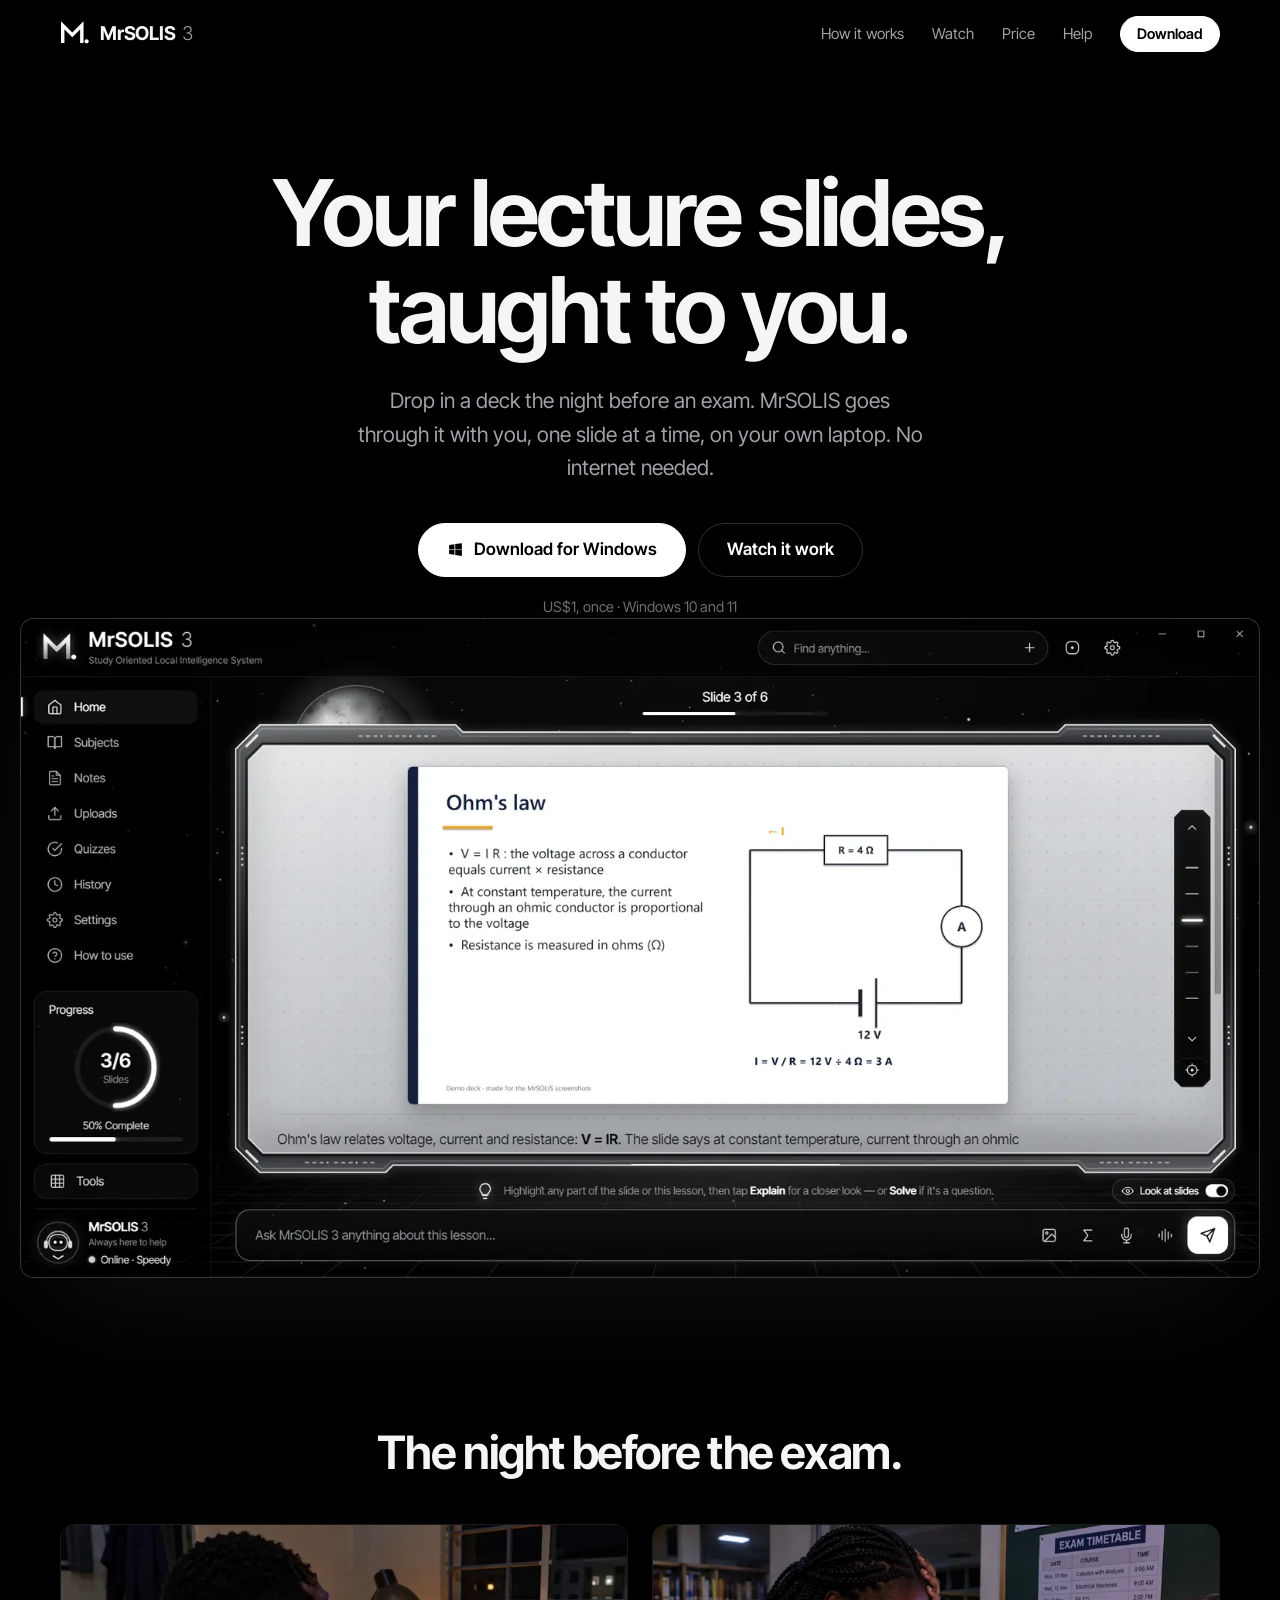
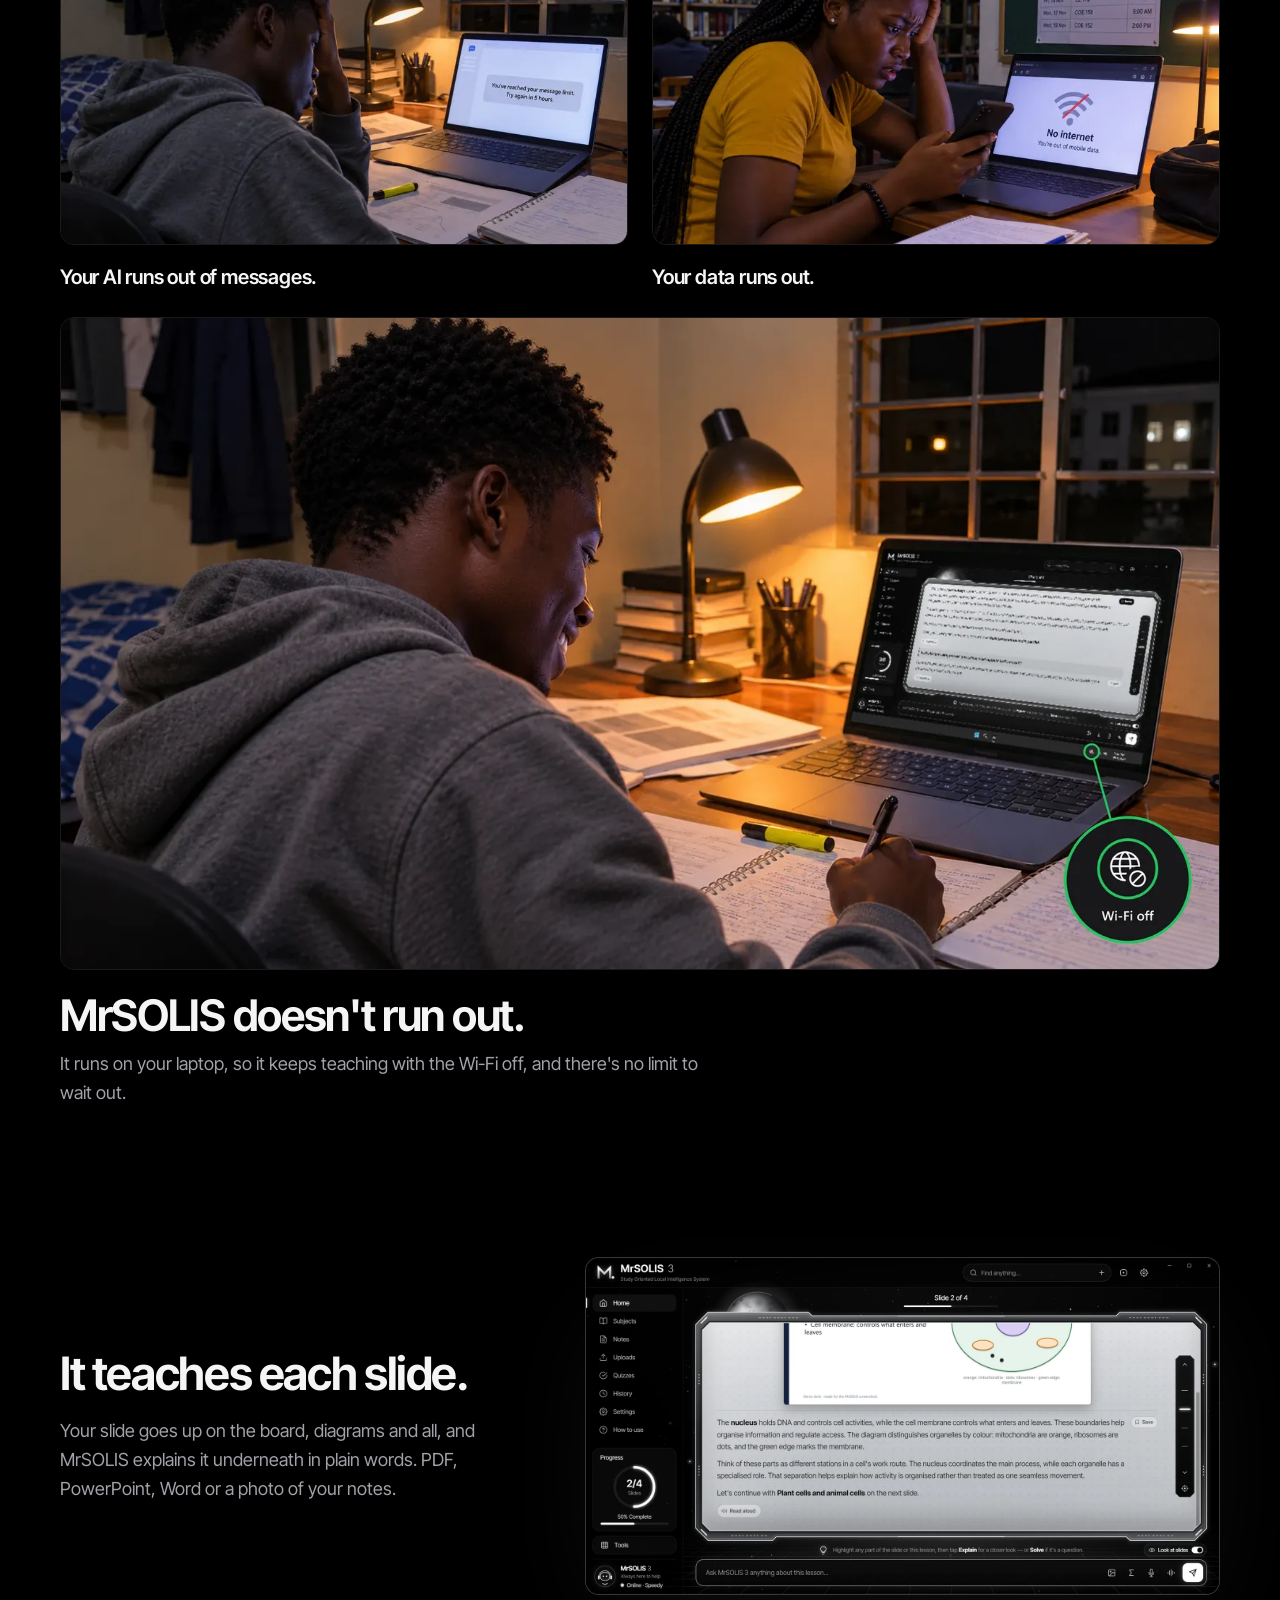
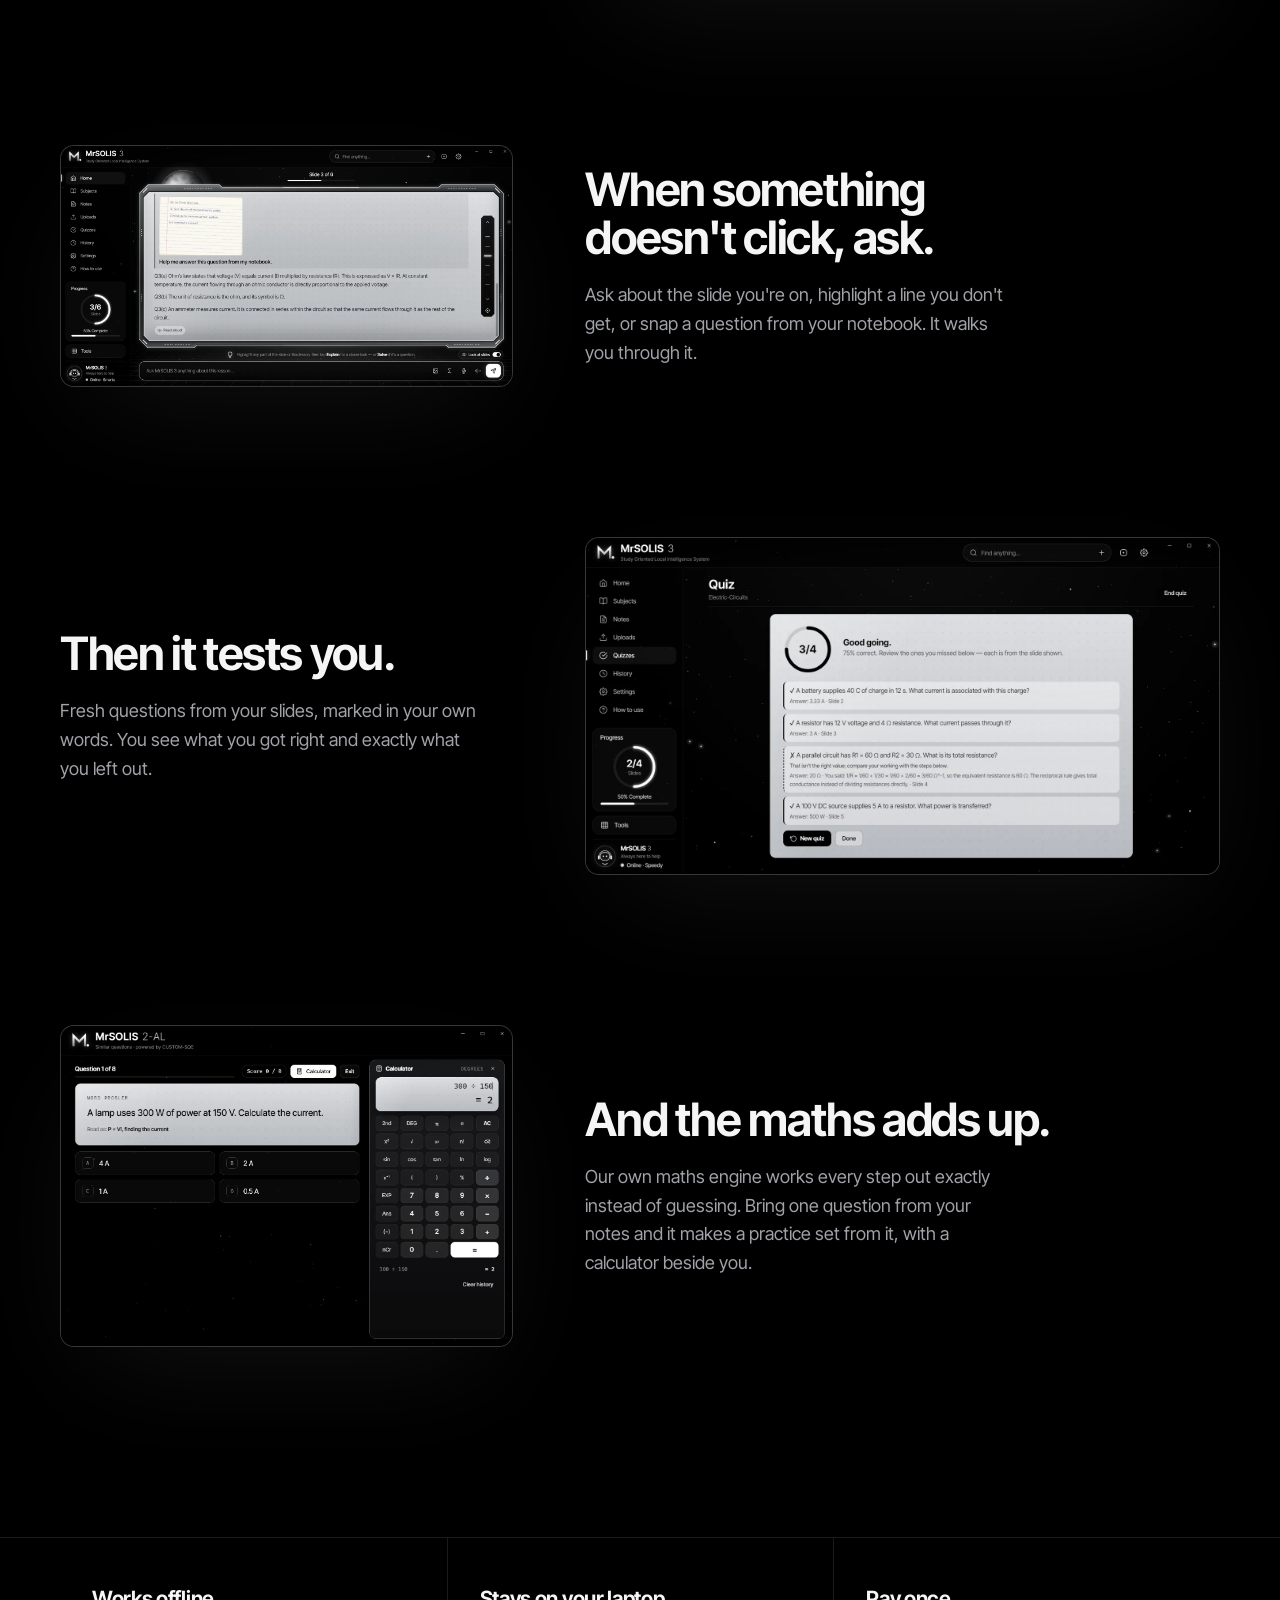
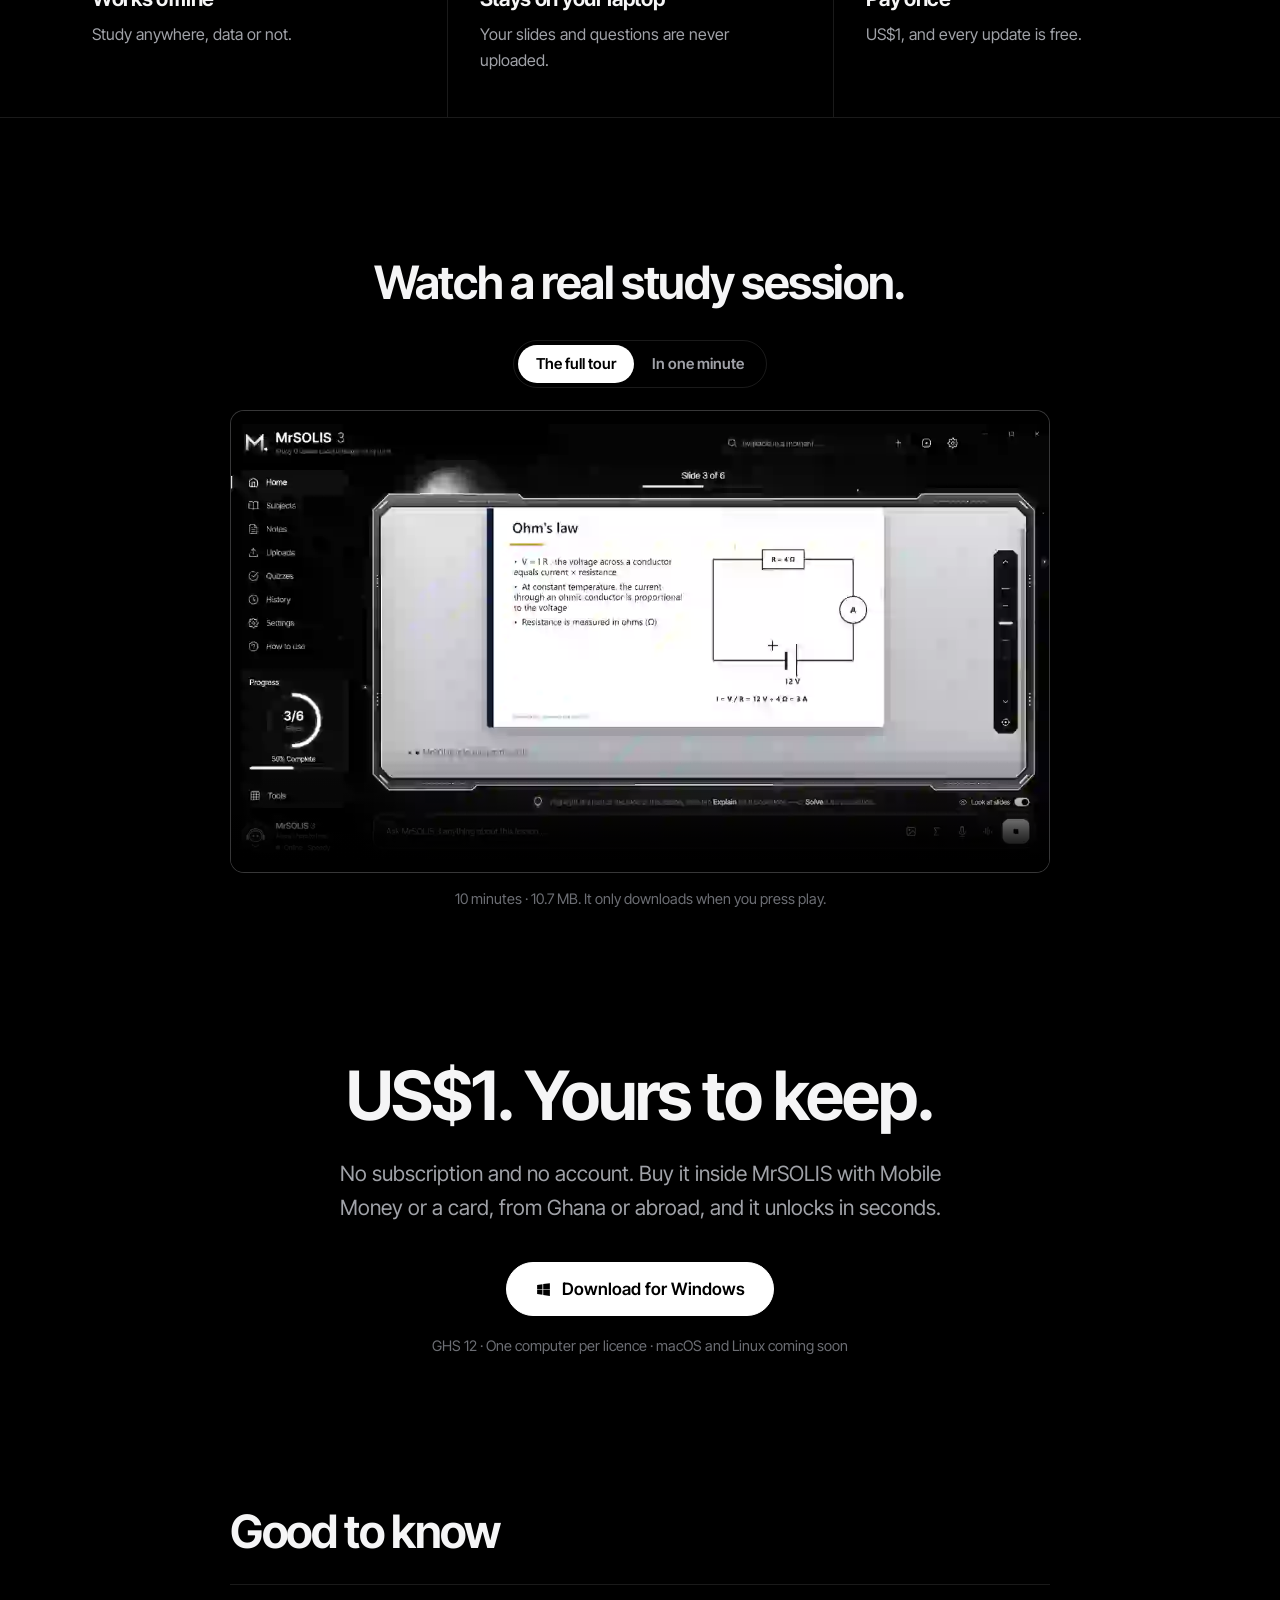
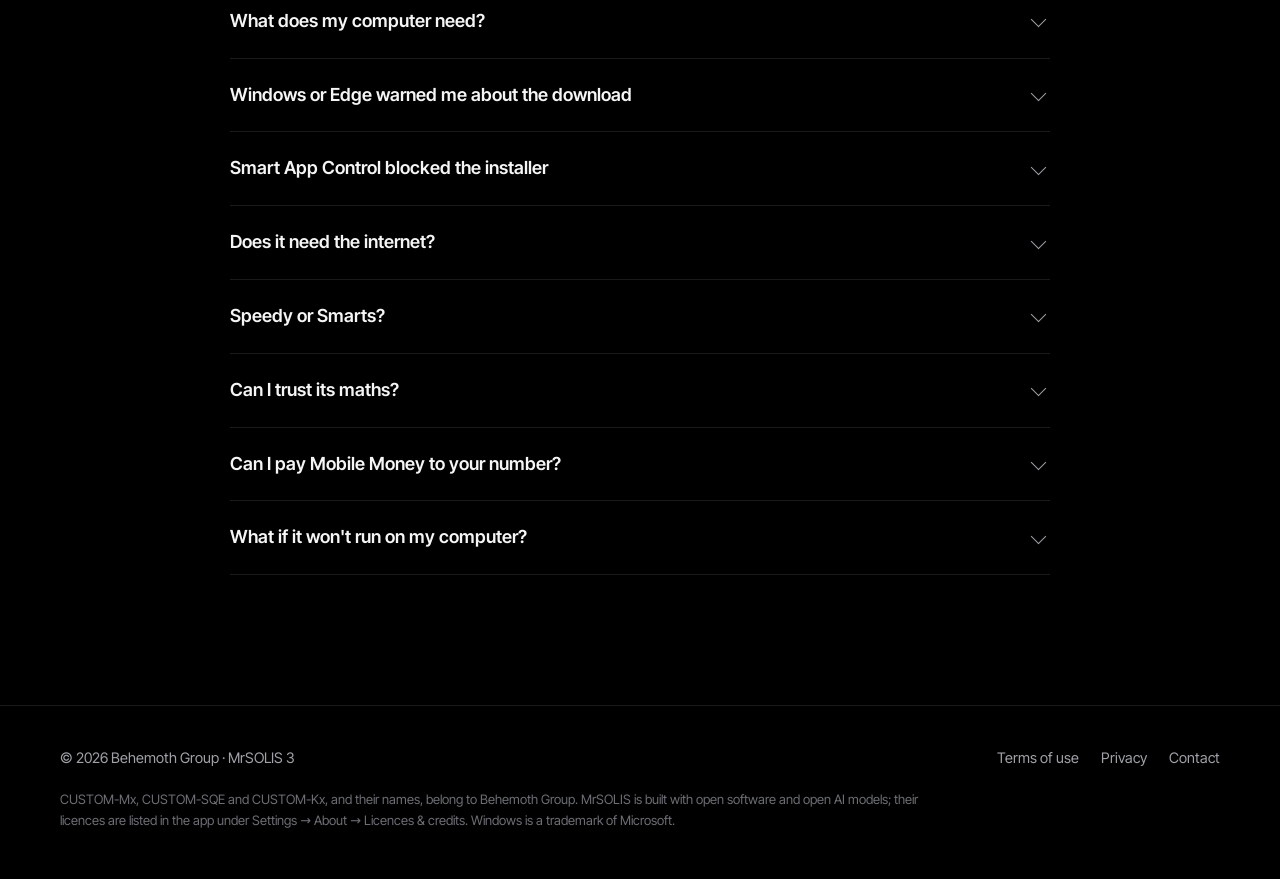
==== commit 504ece59: "Website: the night before the exam, told in three pictures Under the hero: a student out of AI messa" ====
--- a/index.html
+++ b/index.html
@@ -75,6 +75,26 @@
     </div>
   </section>
 
+  <section class="cutoff" aria-label="Why MrSOLIS">
+    <div class="wrap">
+      <h2 class="reveal">The night before the exam.</h2>
+      <div class="pair">
+        <figure class="reveal">
+          <img src="assets/img/story-1.webp" srcset="assets/img/story-1-800.webp 800w, assets/img/story-1.webp 1600w" sizes="(max-width: 760px) 100vw, 570px" width="1600" height="900" loading="lazy" alt="A student at his desk at night, head in his hand, his laptop saying he has reached his AI message limit and must try again in 5 hours">
+          <figcaption>Your AI runs out of messages.</figcaption>
+        </figure>
+        <figure class="reveal">
+          <img src="assets/img/story-2.webp" srcset="assets/img/story-2-800.webp 800w, assets/img/story-2.webp 1600w" sizes="(max-width: 760px) 100vw, 570px" width="1600" height="900" loading="lazy" alt="A student in a library holding her phone, upset, her laptop saying No internet, you're out of mobile data">
+          <figcaption>Your data runs out.</figcaption>
+        </figure>
+      </div>
+      <figure class="payoff reveal">
+        <img src="assets/img/story-3.webp" srcset="assets/img/story-3-800.webp 800w, assets/img/story-3.webp 1600w" sizes="(max-width: 1200px) 100vw, 1160px" width="1600" height="900" loading="lazy" alt="The same student smiling and taking notes while MrSOLIS answers on his laptop, the Wi-Fi icon ringed in green to show it is off">
+        <figcaption><b>MrSOLIS doesn't run out.</b> It runs on your laptop, so it keeps teaching with the Wi-Fi off, and there's no limit to wait out.</figcaption>
+      </figure>
+    </div>
+  </section>
+
   <section class="story" id="story" aria-label="How it works">
     <div class="wrap">
       <article class="chapter reveal">
--- a/styles.css
+++ b/styles.css
@@ -89,6 +89,22 @@
 }
 .shot:hover { border-color: rgba(255, 255, 255, 0.32); }
 .shot img { width: 100%; height: auto; }
+
+/* ── why: cut off the night before an exam, and MrSOLIS isn't ── */
+.cutoff { padding: 150px 0 0; }
+.cutoff h2 { font-size: clamp(32px, 3.6vw, 46px); text-align: center; margin-bottom: 48px; }
+.pair { display: grid; grid-template-columns: 1fr 1fr; gap: 24px; }
+.cutoff figure { margin: 0; }
+.cutoff img { width: 100%; height: auto; border-radius: var(--radius); border: 1px solid var(--line); }
+.cutoff figcaption { margin-top: 16px; font-size: 20px; font-weight: 600; letter-spacing: -0.01em; }
+.cutoff .payoff { margin-top: 24px; }
+.payoff figcaption { color: var(--dim); font-size: 18px; font-weight: 400; letter-spacing: 0; max-width: 640px; margin-top: 22px; }
+.payoff figcaption b { display: block; color: var(--ink); font-size: clamp(30px, 3.4vw, 44px); font-weight: 650; letter-spacing: -0.03em; line-height: 1.1; margin-bottom: 10px; }
+@media (max-width: 760px) {
+  .cutoff { padding-top: 110px; }
+  .pair { grid-template-columns: 1fr; gap: 36px; }
+  .cutoff .payoff { margin-top: 36px; }
+}
 
 /* ── the story ── */
 .story { padding: 150px 0 40px; }
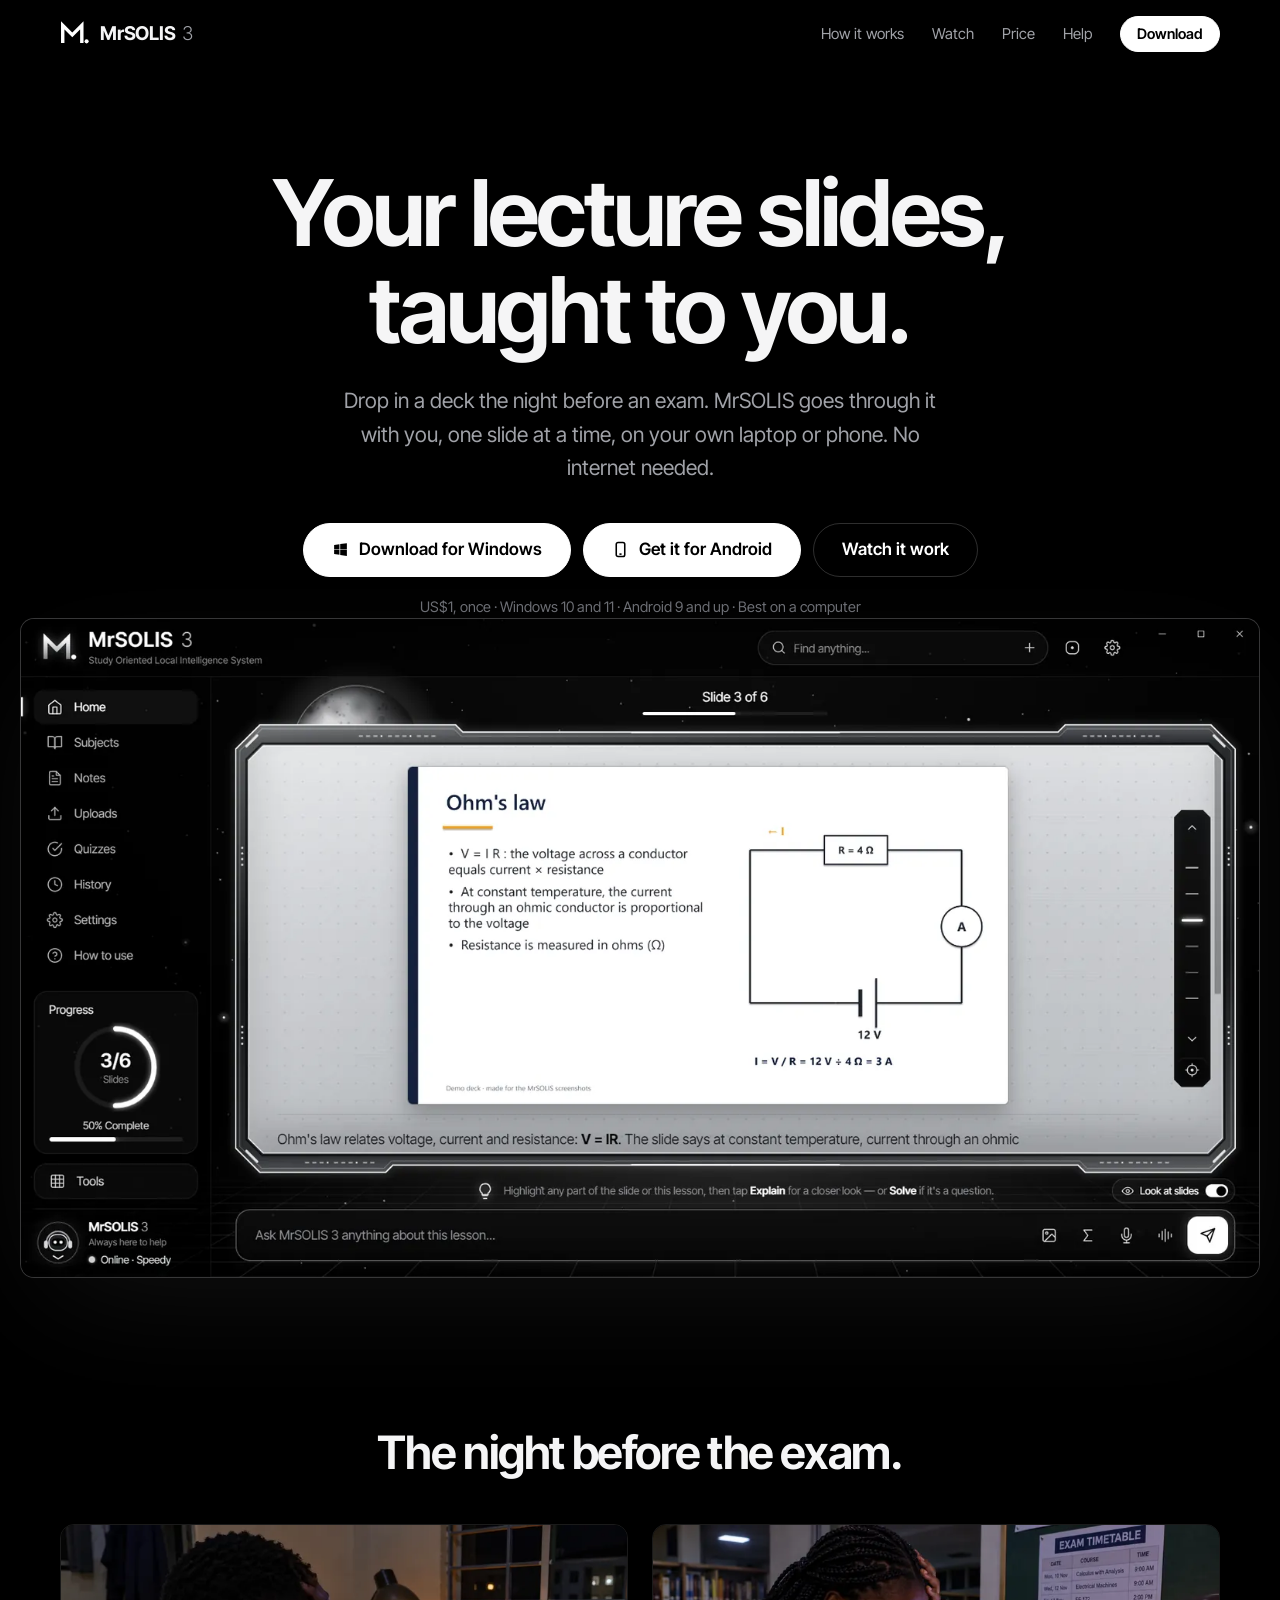
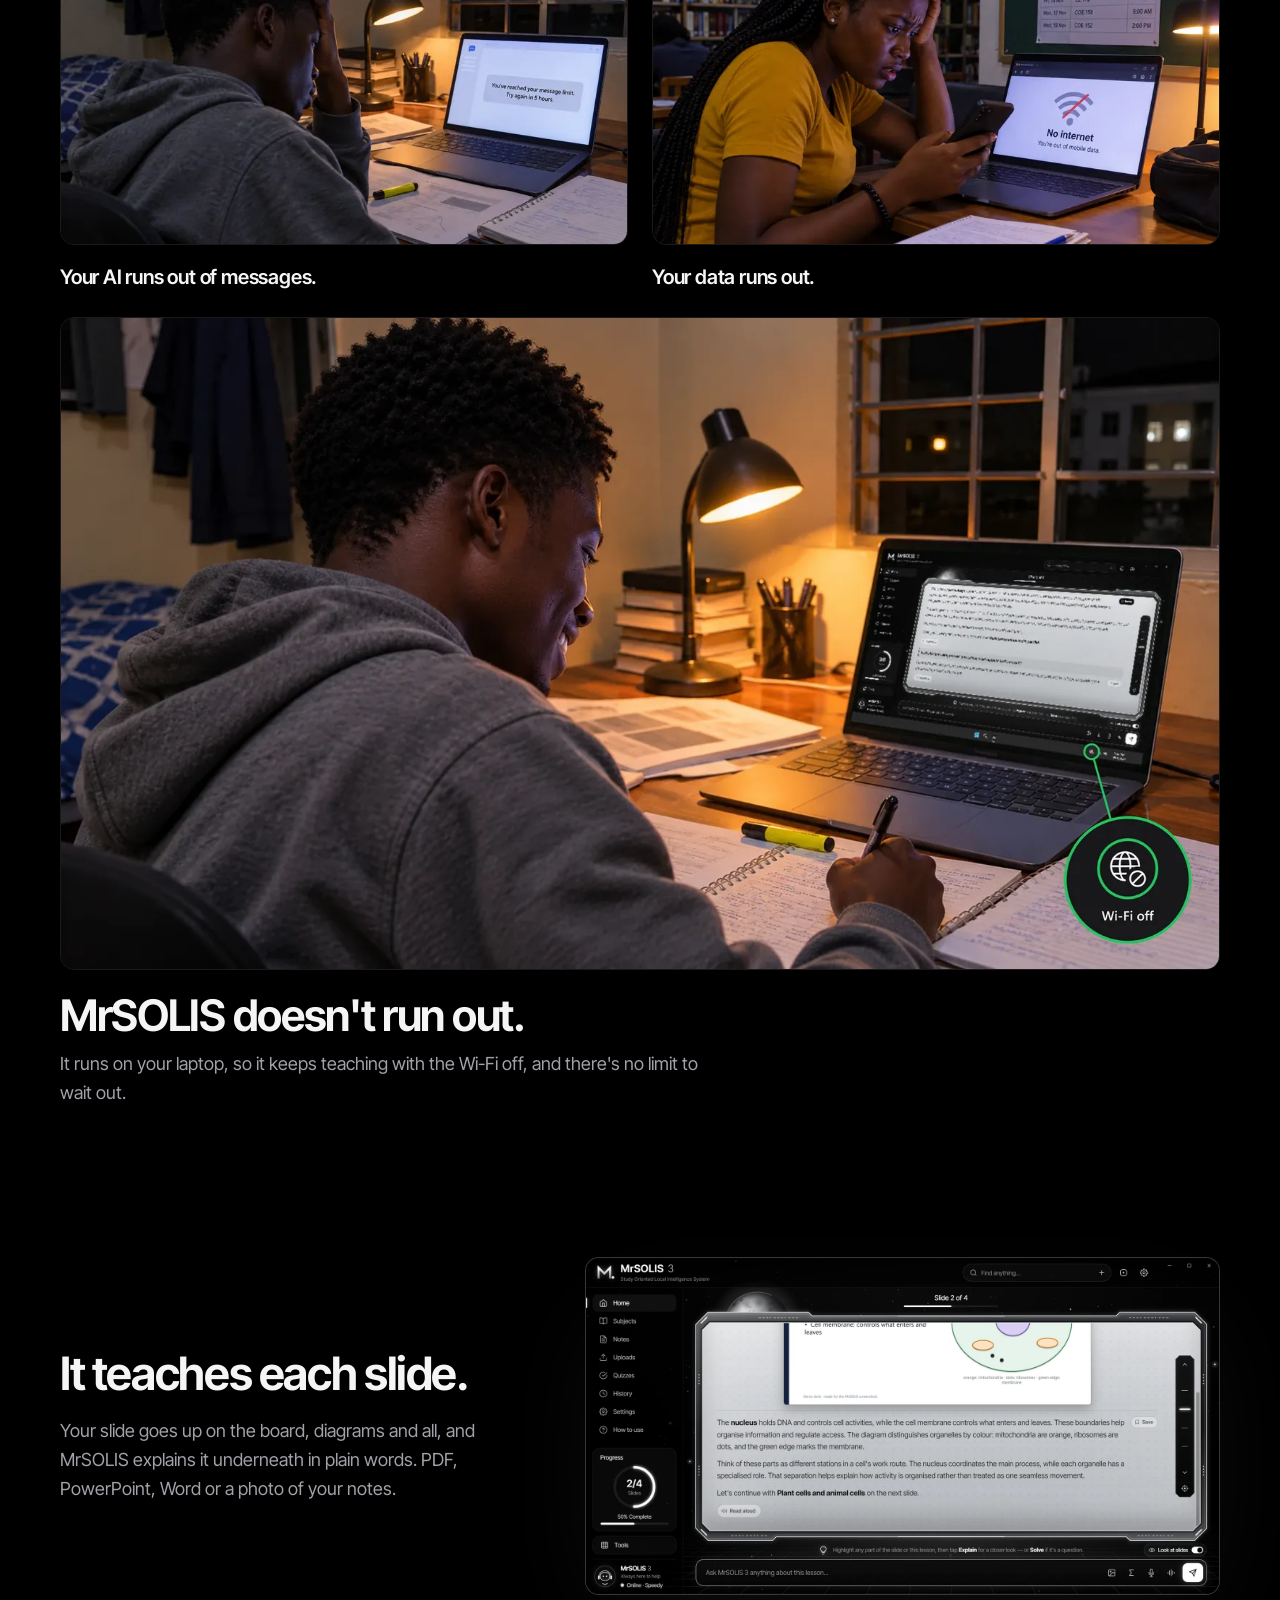
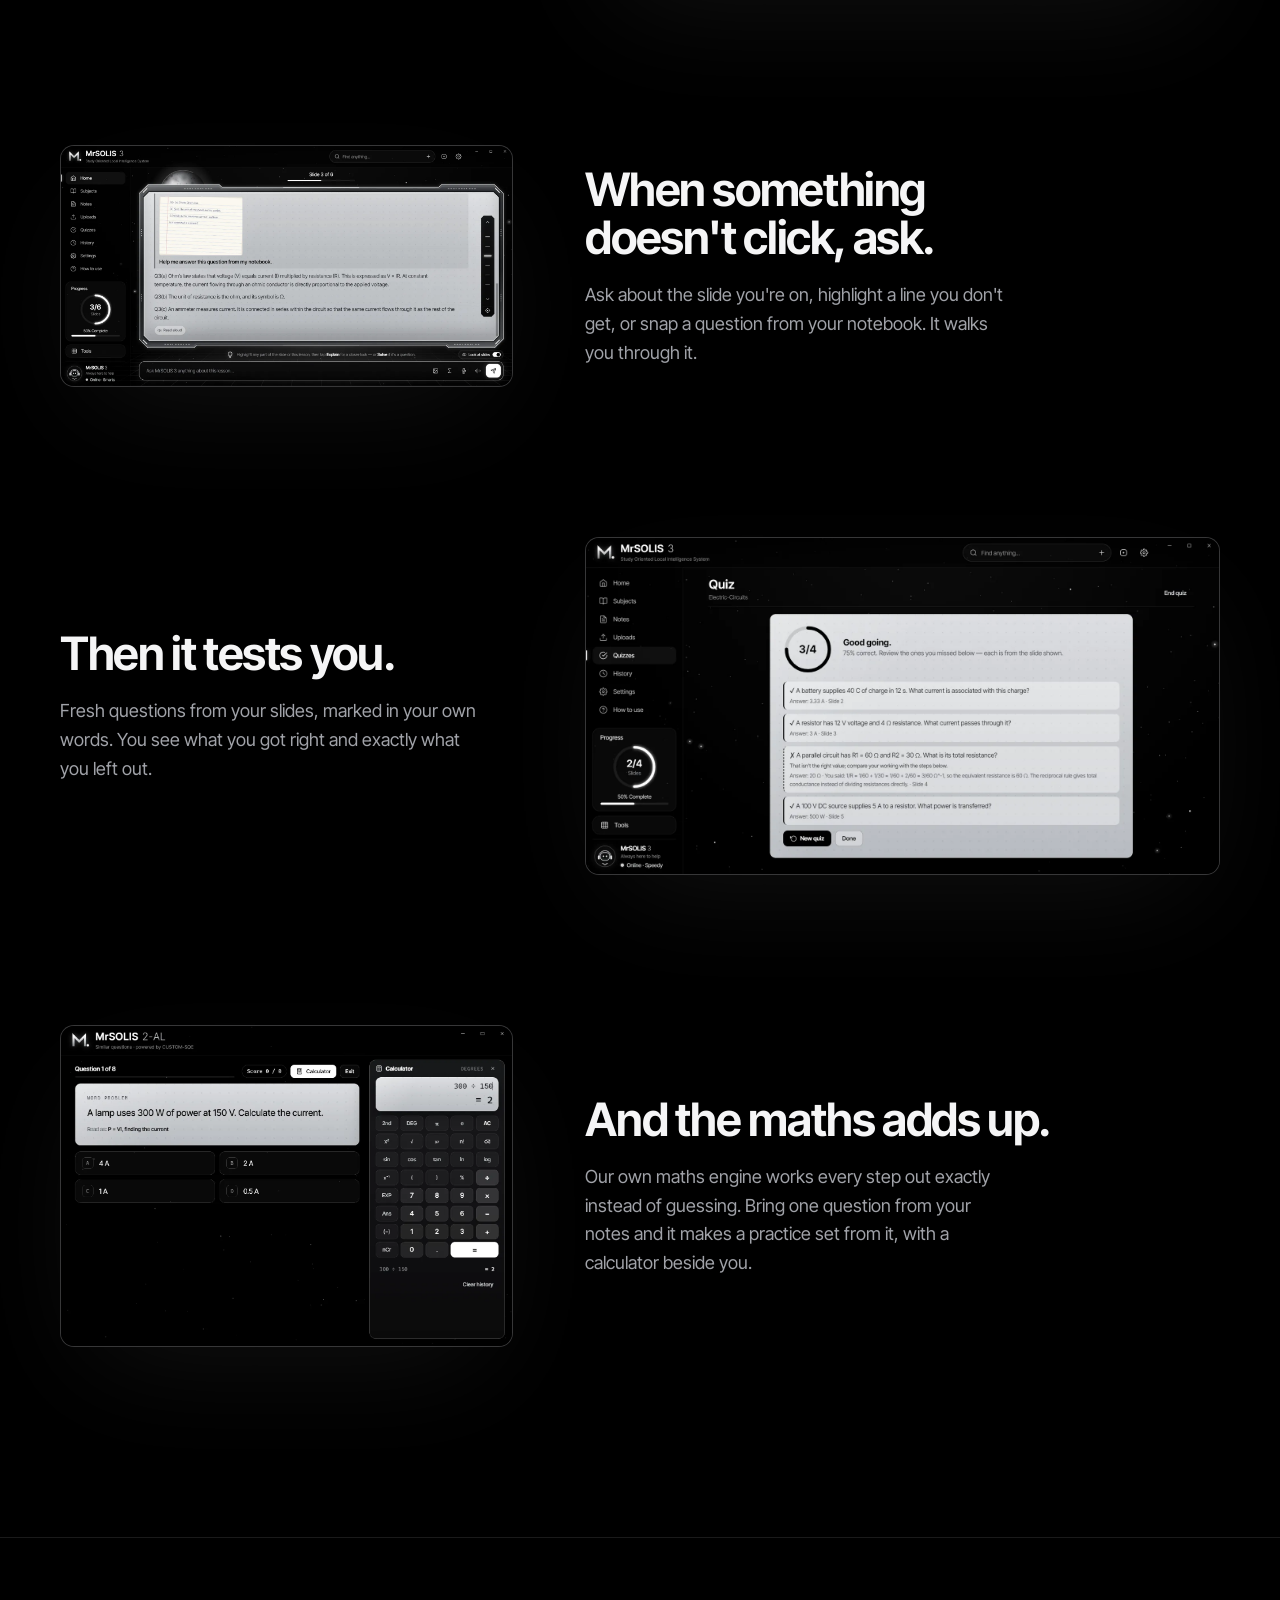
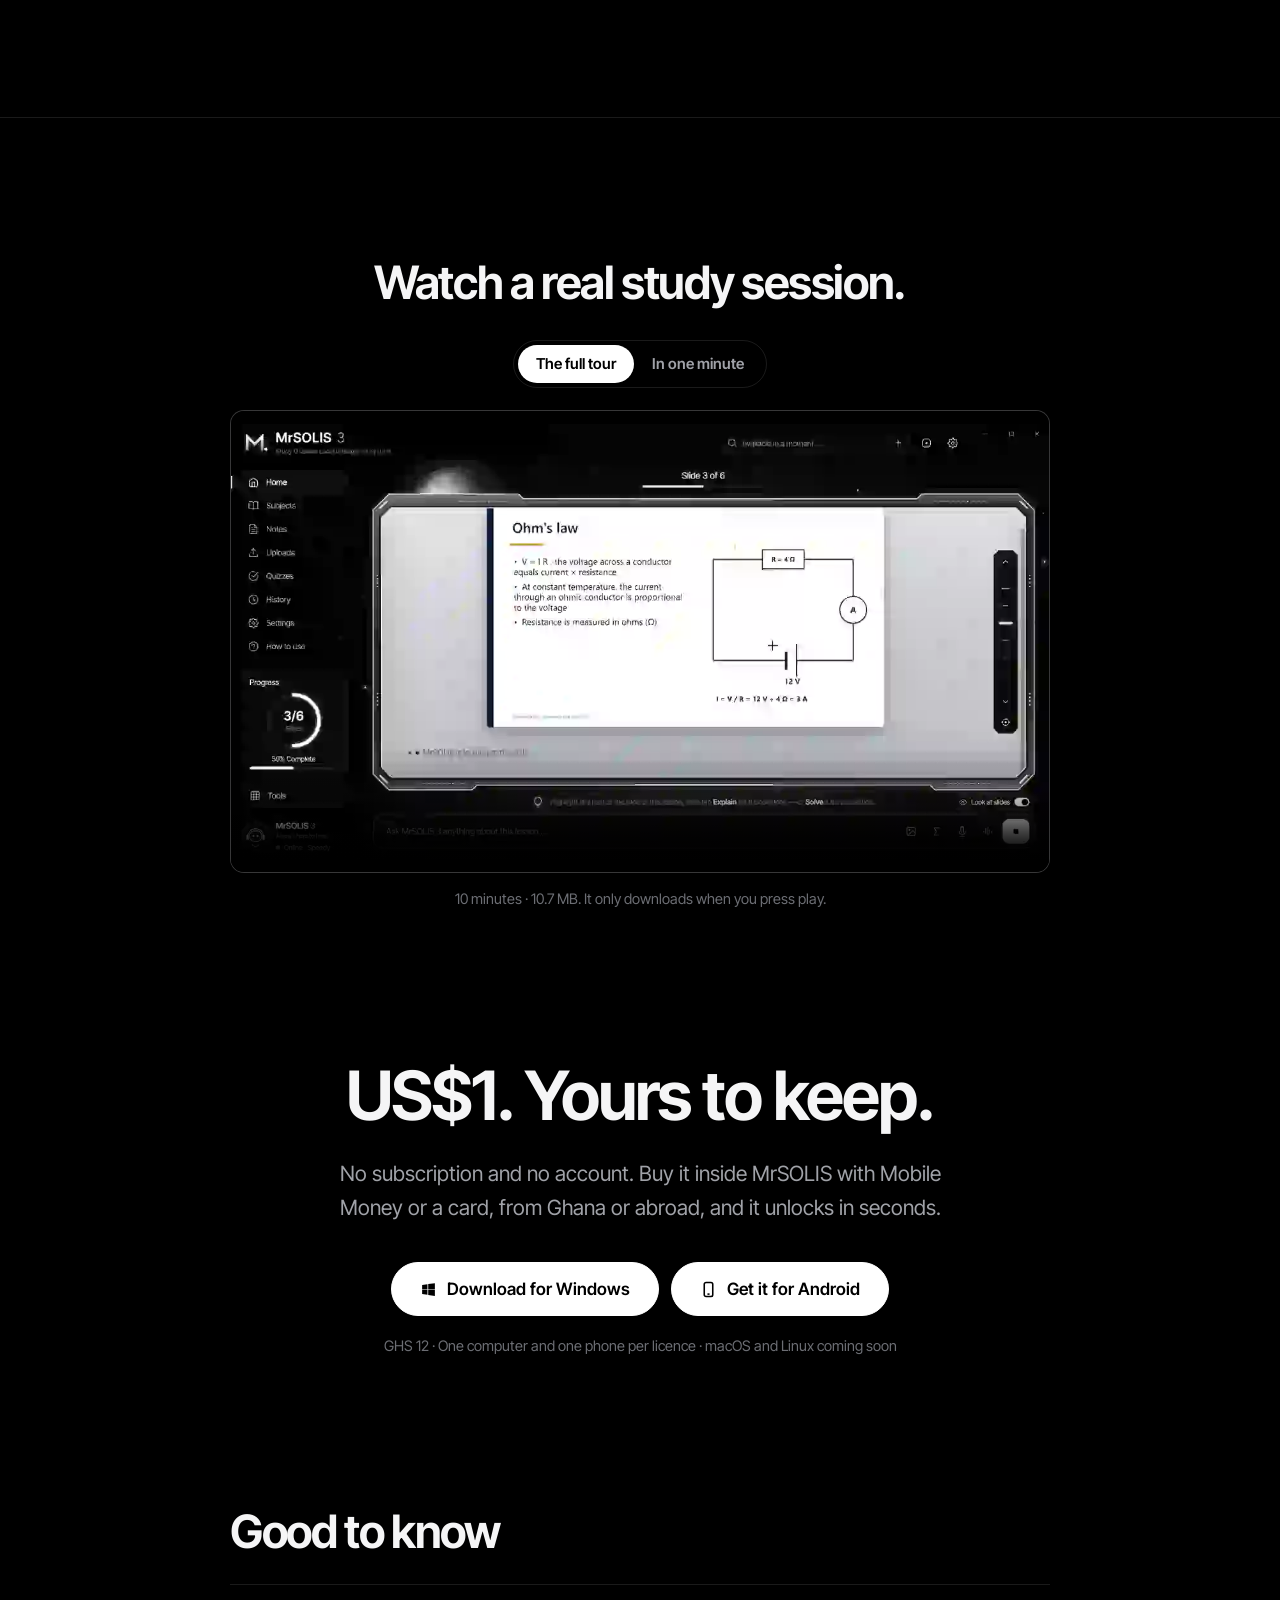
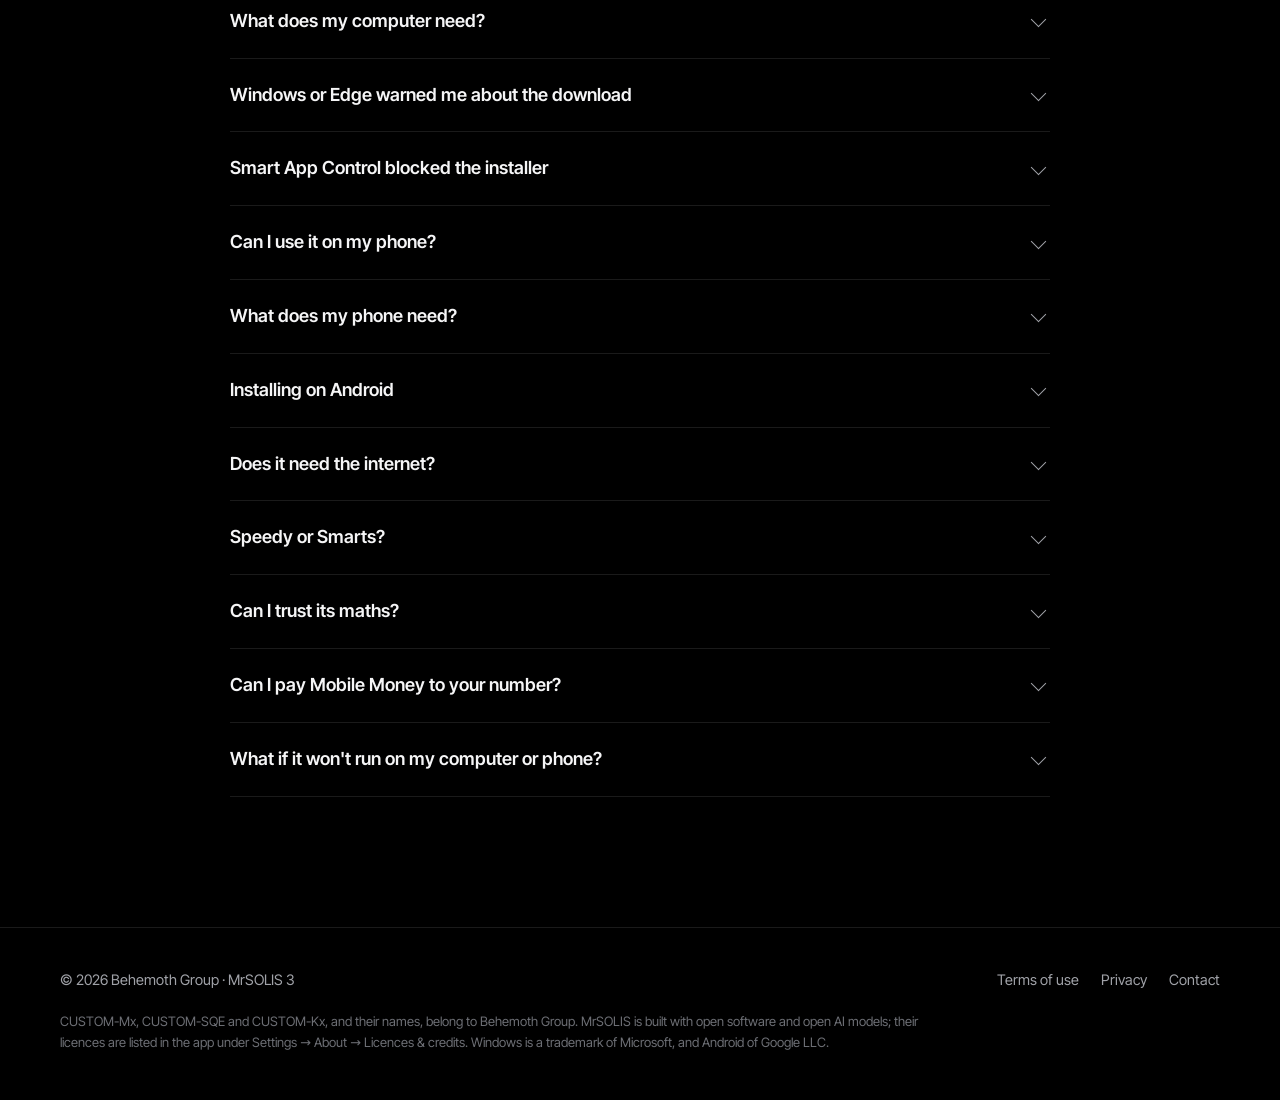
==== commit de05780b: "MrSOLIS for Android: Get it for Android buttons, phone FAQ, Terms and Privacy for one computer + one" ====
--- a/index.html
+++ b/index.html
@@ -4,7 +4,7 @@
 <meta charset="utf-8">
 <meta name="viewport" content="width=device-width, initial-scale=1">
 <title>MrSOLIS 3 · Your lecture slides, taught to you</title>
-<meta name="description" content="MrSOLIS teaches your lecture slides one at a time, answers your questions, tests you and works maths out exactly. It runs on your Windows laptop, works offline, and costs US$1, once.">
+<meta name="description" content="MrSOLIS teaches your lecture slides one at a time, answers your questions, tests you and works maths out exactly. It runs on your Windows laptop or Android phone, works offline, and costs US$1, once.">
 <meta name="theme-color" content="#000000">
 <link rel="icon" href="assets/img/favicon.svg" type="image/svg+xml">
 <link rel="icon" href="assets/img/icon-512.png" type="image/png">
@@ -28,7 +28,7 @@
   "@type": "SoftwareApplication",
   "name": "MrSOLIS 3",
   "applicationCategory": "EducationalApplication",
-  "operatingSystem": "Windows 10, Windows 11",
+  "operatingSystem": "Windows 10, Windows 11, Android 9+",
   "description": "An offline AI study tutor: lessons from your own slides, quizzes it marks, and maths worked out exactly.",
   "offers": { "@type": "Offer", "price": "1.00", "priceCurrency": "USD" },
   "publisher": { "@type": "Organization", "name": "Behemoth Group" }
@@ -58,15 +58,19 @@
   <section class="hero" id="top">
     <div class="wrap">
       <h1>Your lecture slides,<br>taught to you.</h1>
-      <p class="lead">Drop in a deck the night before an exam. MrSOLIS goes through it with you, one slide at a time, on your own laptop. No internet needed.</p>
+      <p class="lead">Drop in a deck the night before an exam. MrSOLIS goes through it with you, one slide at a time, on your own laptop or phone. No internet needed.</p>
       <div class="cta-row">
         <a class="btn btn-primary btn-lg" href="https://github.com/aduamankwahkwasi292-wq/lunar/releases/latest" data-dl>
           <svg viewBox="0 0 24 24" fill="currentColor" aria-hidden="true"><path d="M3 5.6 10.5 4.5v7H3zM11.6 4.35 21 3v8.5h-9.4zM3 12.5h7.5v7L3 18.4zM11.6 12.5H21V21l-9.4-1.4z"/></svg>
           Download for Windows
         </a>
+        <a class="btn btn-primary btn-lg" href="https://github.com/aduamankwahkwasi292-wq/lunar/releases/download/mobile-1.0.0/MrSOLIS-1.0.0.apk" data-apk>
+          <svg viewBox="0 0 24 24" fill="none" stroke="currentColor" stroke-width="2.2" aria-hidden="true"><rect x="6" y="2" width="12" height="20" rx="2.5"/><path d="M10.5 18.5h3"/></svg>
+          Get it for Android
+        </a>
         <a class="btn btn-ghost btn-lg" href="#watch">Watch it work</a>
       </div>
-      <p class="cta-note">US$1, once · Windows 10 and 11</p>
+      <p class="cta-note">US$1, once · Windows 10 and 11 · Android 9 and up · Best on a computer</p>
     </div>
     <div class="wrap wide">
       <button type="button" class="shot hero-shot" data-full="assets/img/shot-diagram.webp" data-caption="A physics lesson: the slide, circuit diagram and all, with MrSOLIS's explanation underneath.">
@@ -170,8 +174,12 @@
           <svg viewBox="0 0 24 24" fill="currentColor" aria-hidden="true"><path d="M3 5.6 10.5 4.5v7H3zM11.6 4.35 21 3v8.5h-9.4zM3 12.5h7.5v7L3 18.4zM11.6 12.5H21V21l-9.4-1.4z"/></svg>
           Download for Windows
         </a>
-      </div>
-      <p class="cta-note">GHS 12 · One computer per licence · macOS and Linux coming soon</p>
+        <a class="btn btn-primary btn-lg" href="https://github.com/aduamankwahkwasi292-wq/lunar/releases/download/mobile-1.0.0/MrSOLIS-1.0.0.apk" data-apk>
+          <svg viewBox="0 0 24 24" fill="none" stroke="currentColor" stroke-width="2.2" aria-hidden="true"><rect x="6" y="2" width="12" height="20" rx="2.5"/><path d="M10.5 18.5h3"/></svg>
+          Get it for Android
+        </a>
+      </div>
+      <p class="cta-note">GHS 12 · One computer and one phone per licence · macOS and Linux coming soon</p>
     </div>
   </section>
 
@@ -193,8 +201,21 @@
           <p>It's one of Windows' protections, so only turn it off if you're comfortable doing so. Since Windows' April 2026 update it can be switched back on in the same place, but Microsoft says its October 2026 update (KB5127648) stops that switch working on some PCs until a fix arrives.</p>
         </details>
         <details>
+          <summary>Can I use it on my phone?</summary>
+          <p>Yes, on Android. A licence covers one computer and one phone, so if you already bought MrSOLIS, enter the same code on your phone: you don't pay again. On a phone MrSOLIS uses the Speedy brain. It teaches your slides, answers your questions (photos too), sets quizzes and SQE practice, and works out /mx maths. MrSOLIS on a computer is still the better experience: it's faster, and it can use the bigger Smarts brain.</p>
+        </details>
+        <details>
+          <summary>What does my phone need?</summary>
+          <p>Android 9 or newer on a 64-bit phone with at least 3 GB of memory (4 GB or more is faster), and about 1.5 GB of free space. The app is a 43 MB download. The first time you open it, it downloads its brain (0.64 GB) once, so use Wi-Fi if you can.</p>
+        </details>
+        <details>
+          <summary>Installing on Android</summary>
+          <p>MrSOLIS for Android comes from this website, not the Play Store. Tap <b>Get it for Android</b>; if Chrome asks, tap <b>Download anyway</b>. Open the downloaded file. If your phone asks, let your browser install apps (<b>Settings → Install unknown apps</b>). If Play Protect warns you, tap <b>More details → Install anyway</b>.</p>
+          <p>To update, download the newer version here and install it over the old one. Your work stays.</p>
+        </details>
+        <details>
           <summary>Does it need the internet?</summary>
-          <p>Only to activate once and download a brain once (Speedy is 0.73 GB, Smarts 1.95 GB). After that it checks your licence briefly when you're online. Lessons, questions, quizzes and maths all run on your laptop.</p>
+          <p>Only to activate once and download a brain once (Speedy is 0.73 GB, Smarts 1.95 GB; on a phone, 0.64 GB). After that it checks your licence briefly when you're online. Lessons, questions, quizzes and maths all run on your laptop or phone.</p>
         </details>
         <details>
           <summary>Speedy or Smarts?</summary>
@@ -209,7 +230,7 @@
           <p>Yes. Choose that option in MrSOLIS and send GHS 12 to <b>020 483 2725</b> (Telecel Cash, Janet Nartey) with your reference. We confirm it by hand, usually within a few hours, and MrSOLIS unlocks by itself.</p>
         </details>
         <details>
-          <summary>What if it won't run on my computer?</summary>
+          <summary>What if it won't run on my computer or phone?</summary>
           <p>Email us within 24 hours of buying with your proof of payment and a screen recording of the problem, and we'll refund you. See section 7 of the <a href="terms.html">Terms of use</a>.</p>
         </details>
       </div>
@@ -229,7 +250,7 @@
     </div>
     <p class="fine">CUSTOM-Mx, CUSTOM-SQE and CUSTOM-Kx, and their names, belong to Behemoth Group. MrSOLIS is built with open
       software and open AI models; their licences are listed in the app under Settings → About → Licences &amp; credits.
-      Windows is a trademark of Microsoft.</p>
+      Windows is a trademark of Microsoft, and Android of Google LLC.</p>
   </div>
 </footer>
 
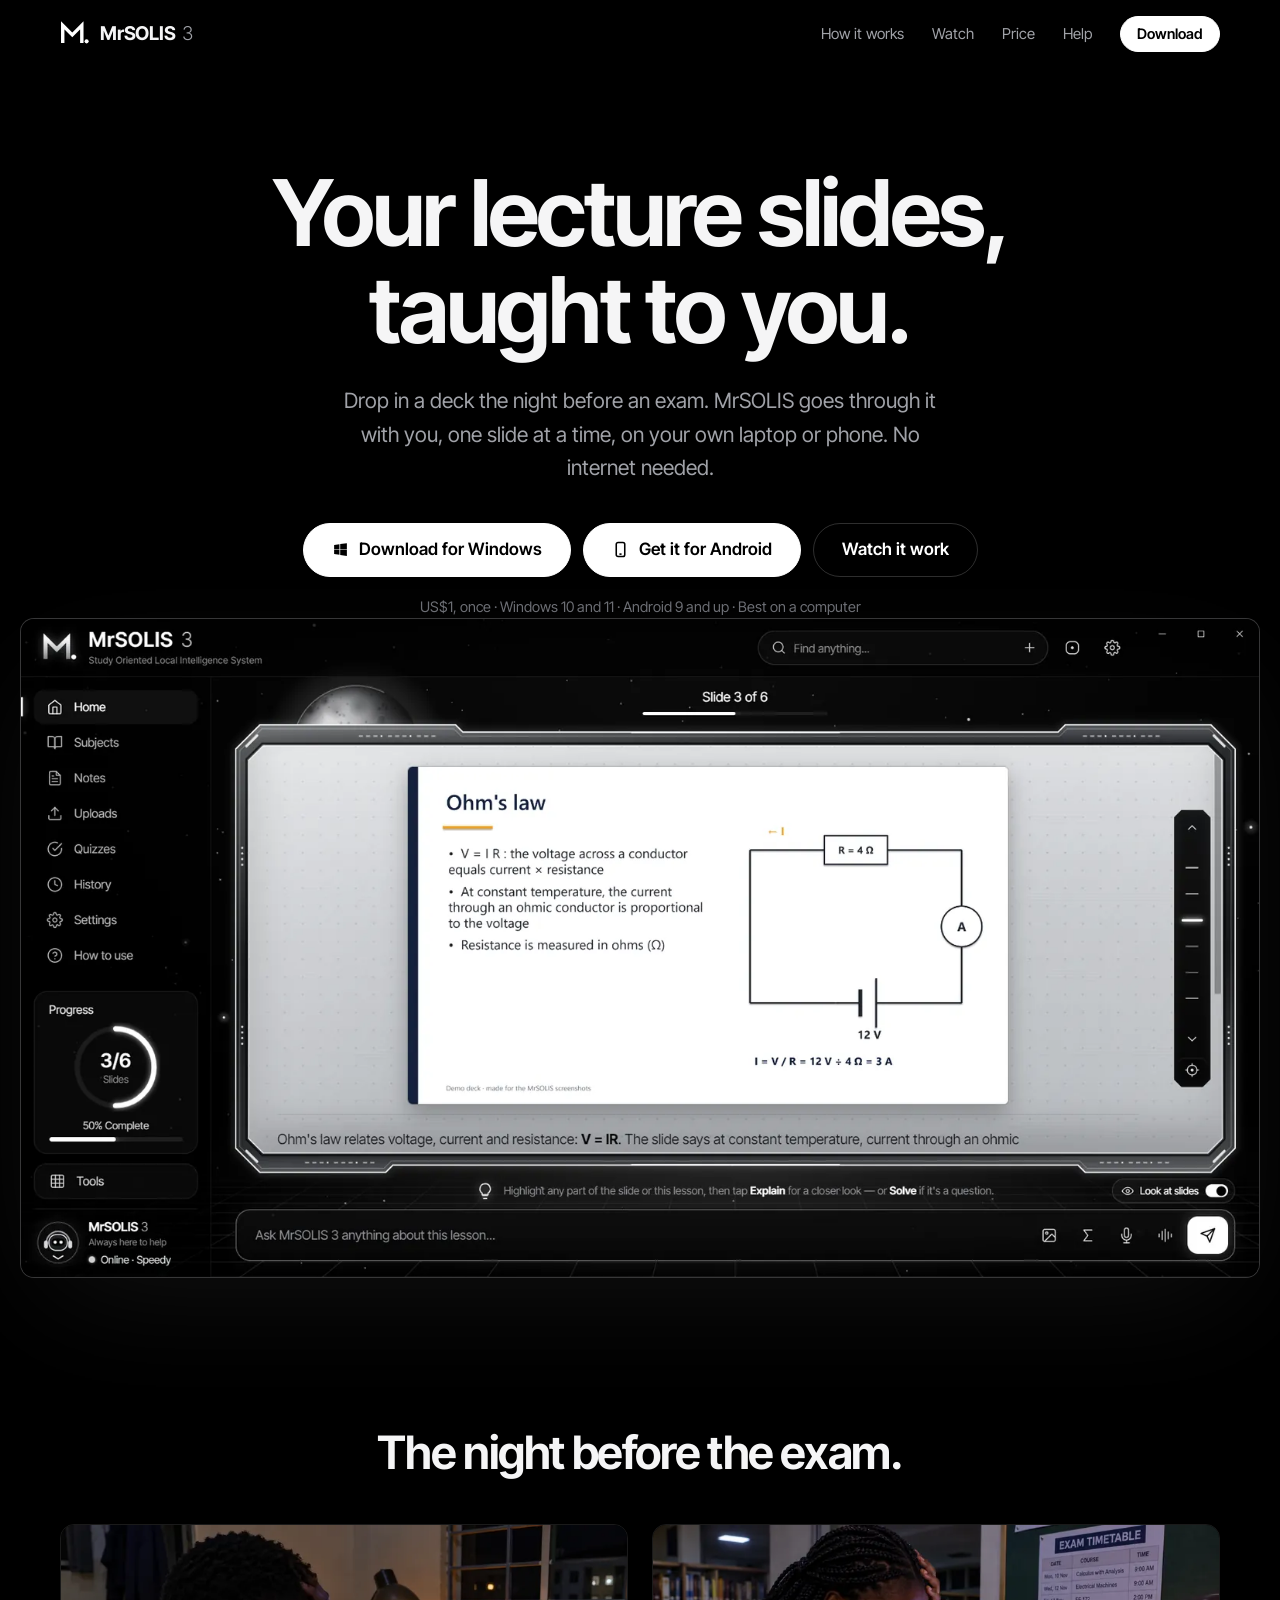
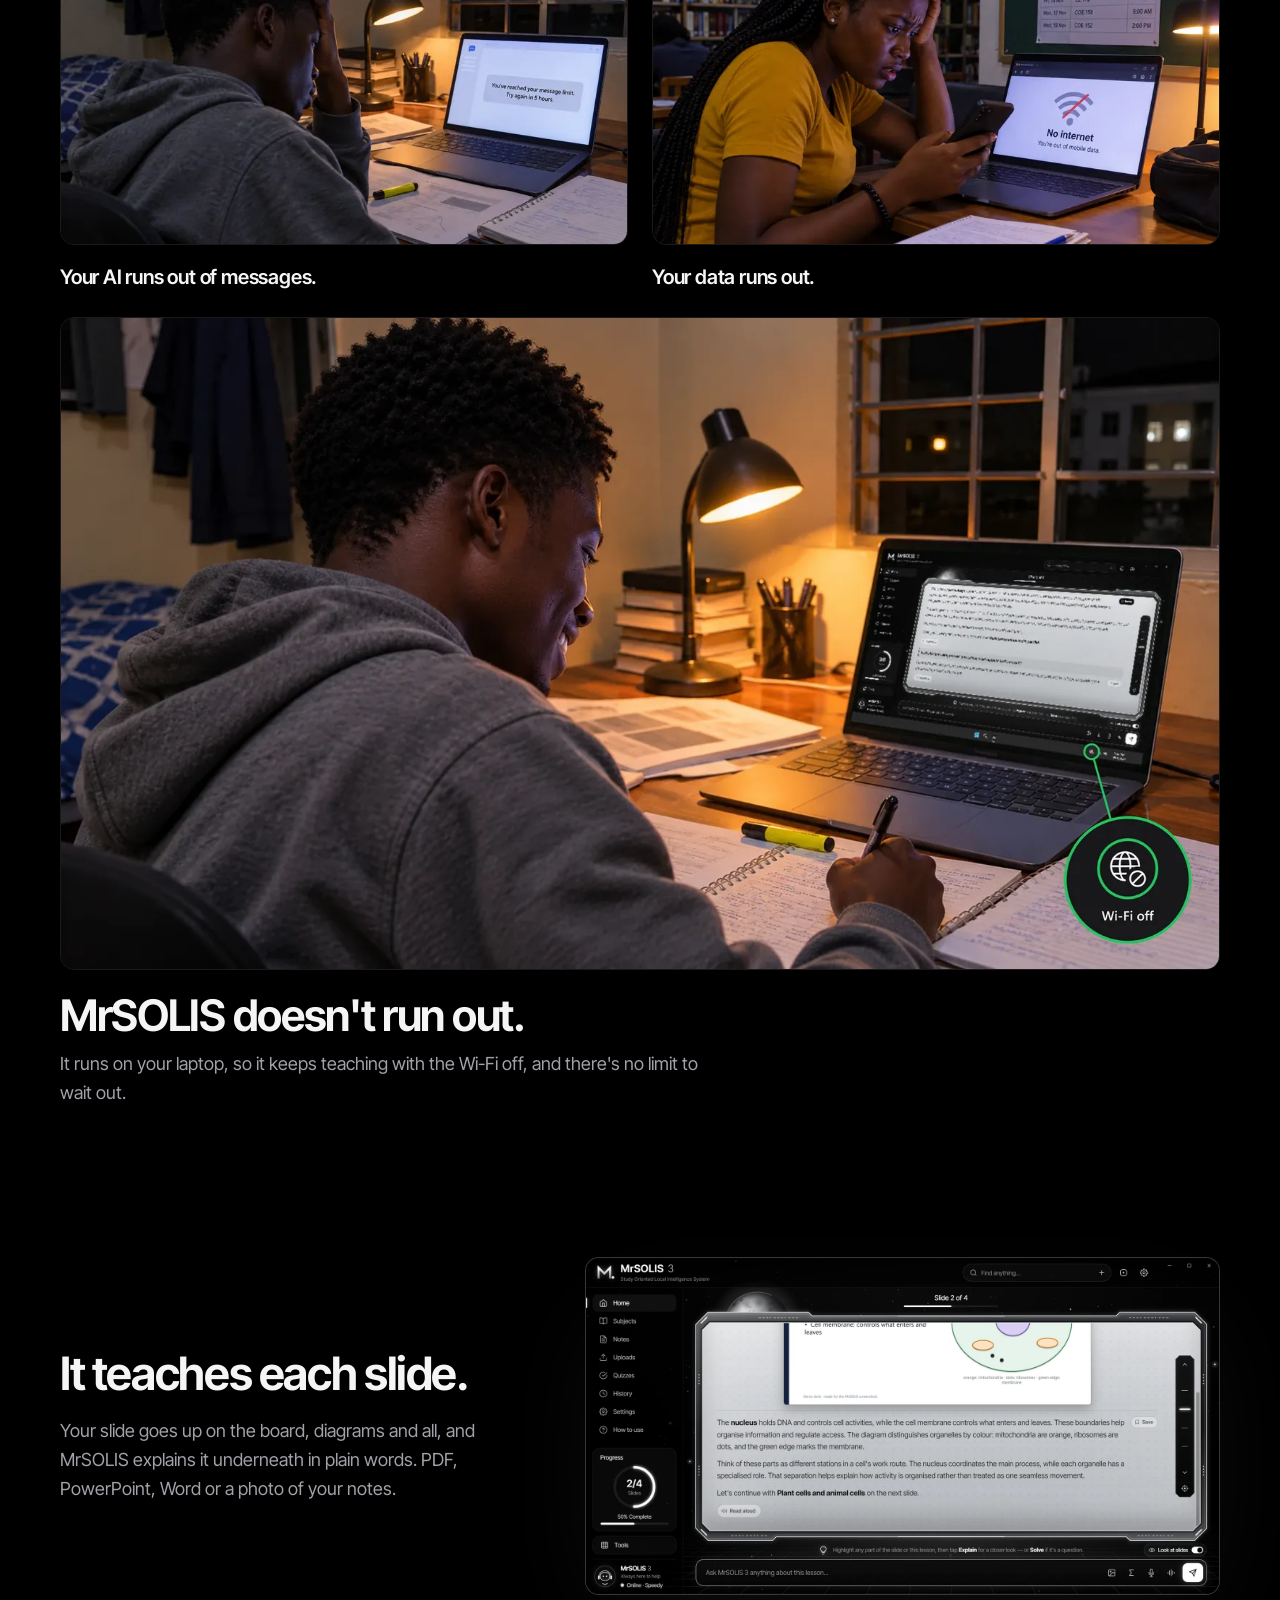
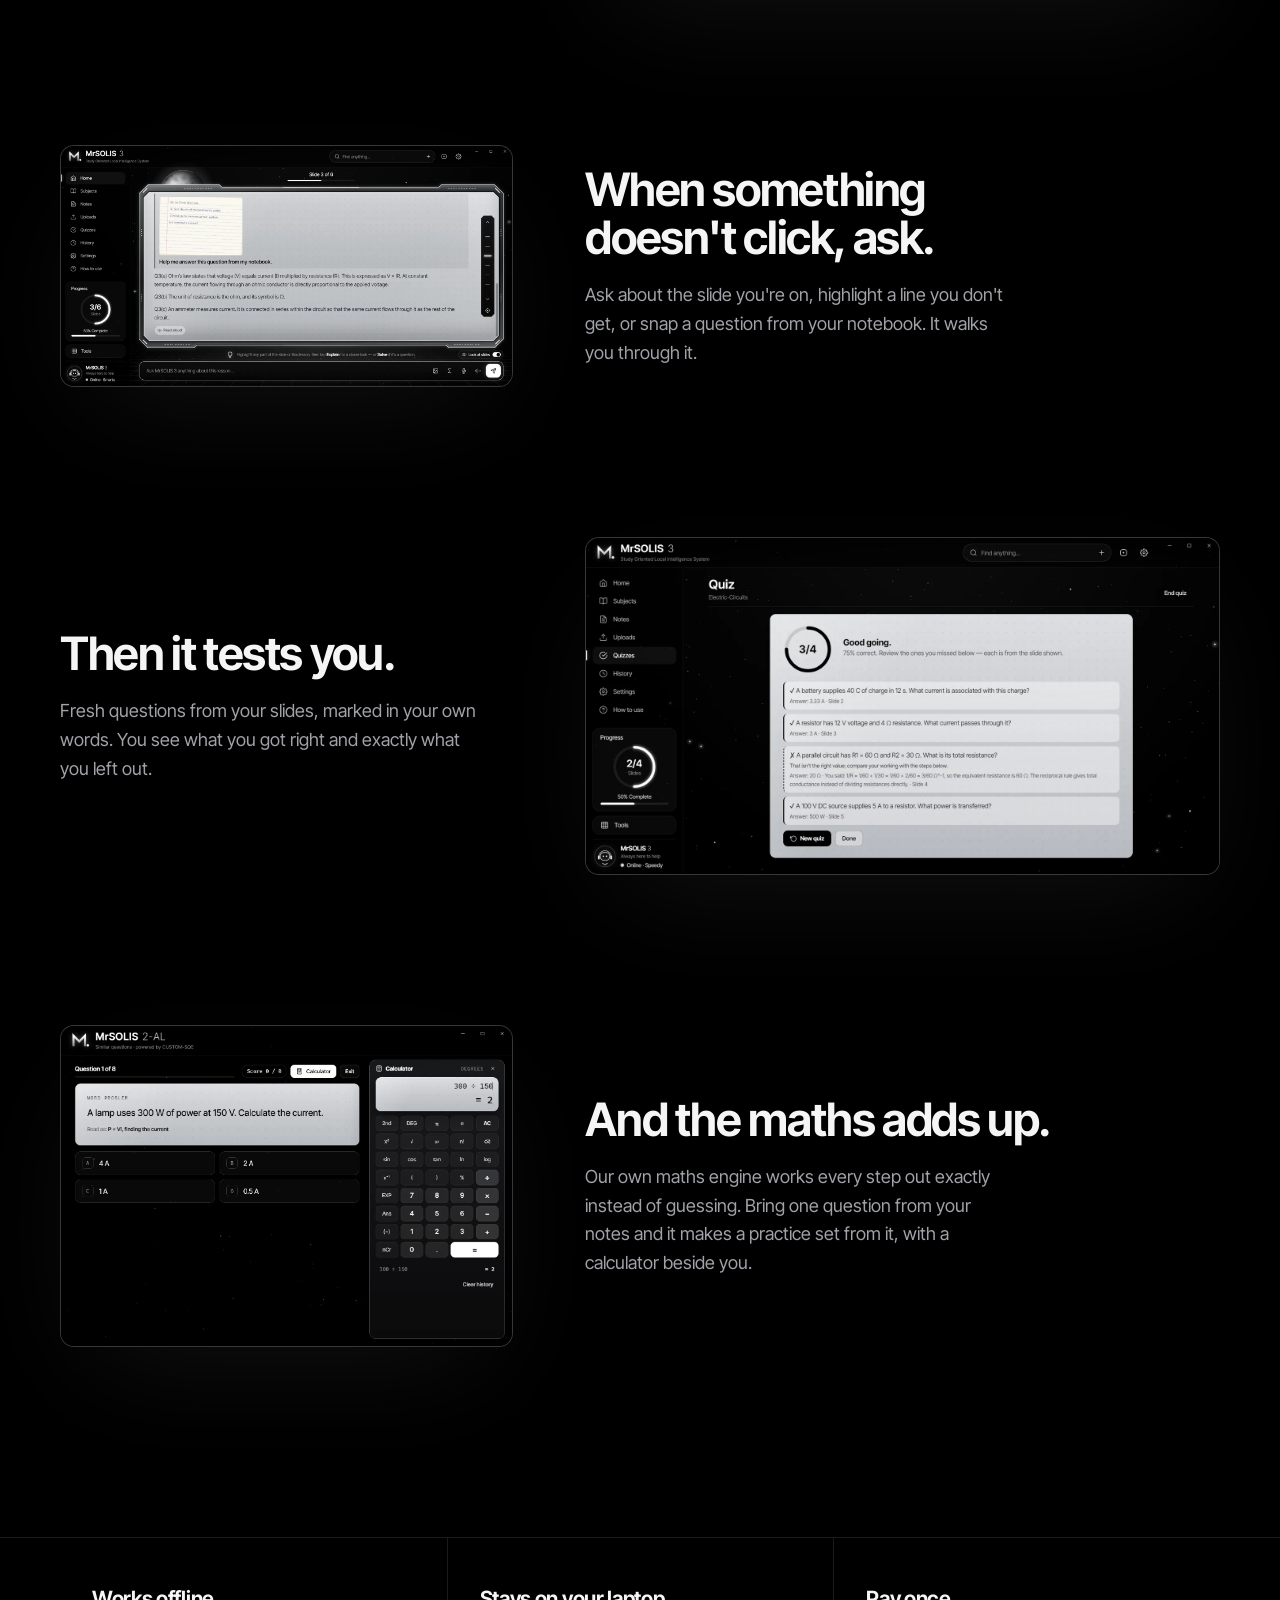
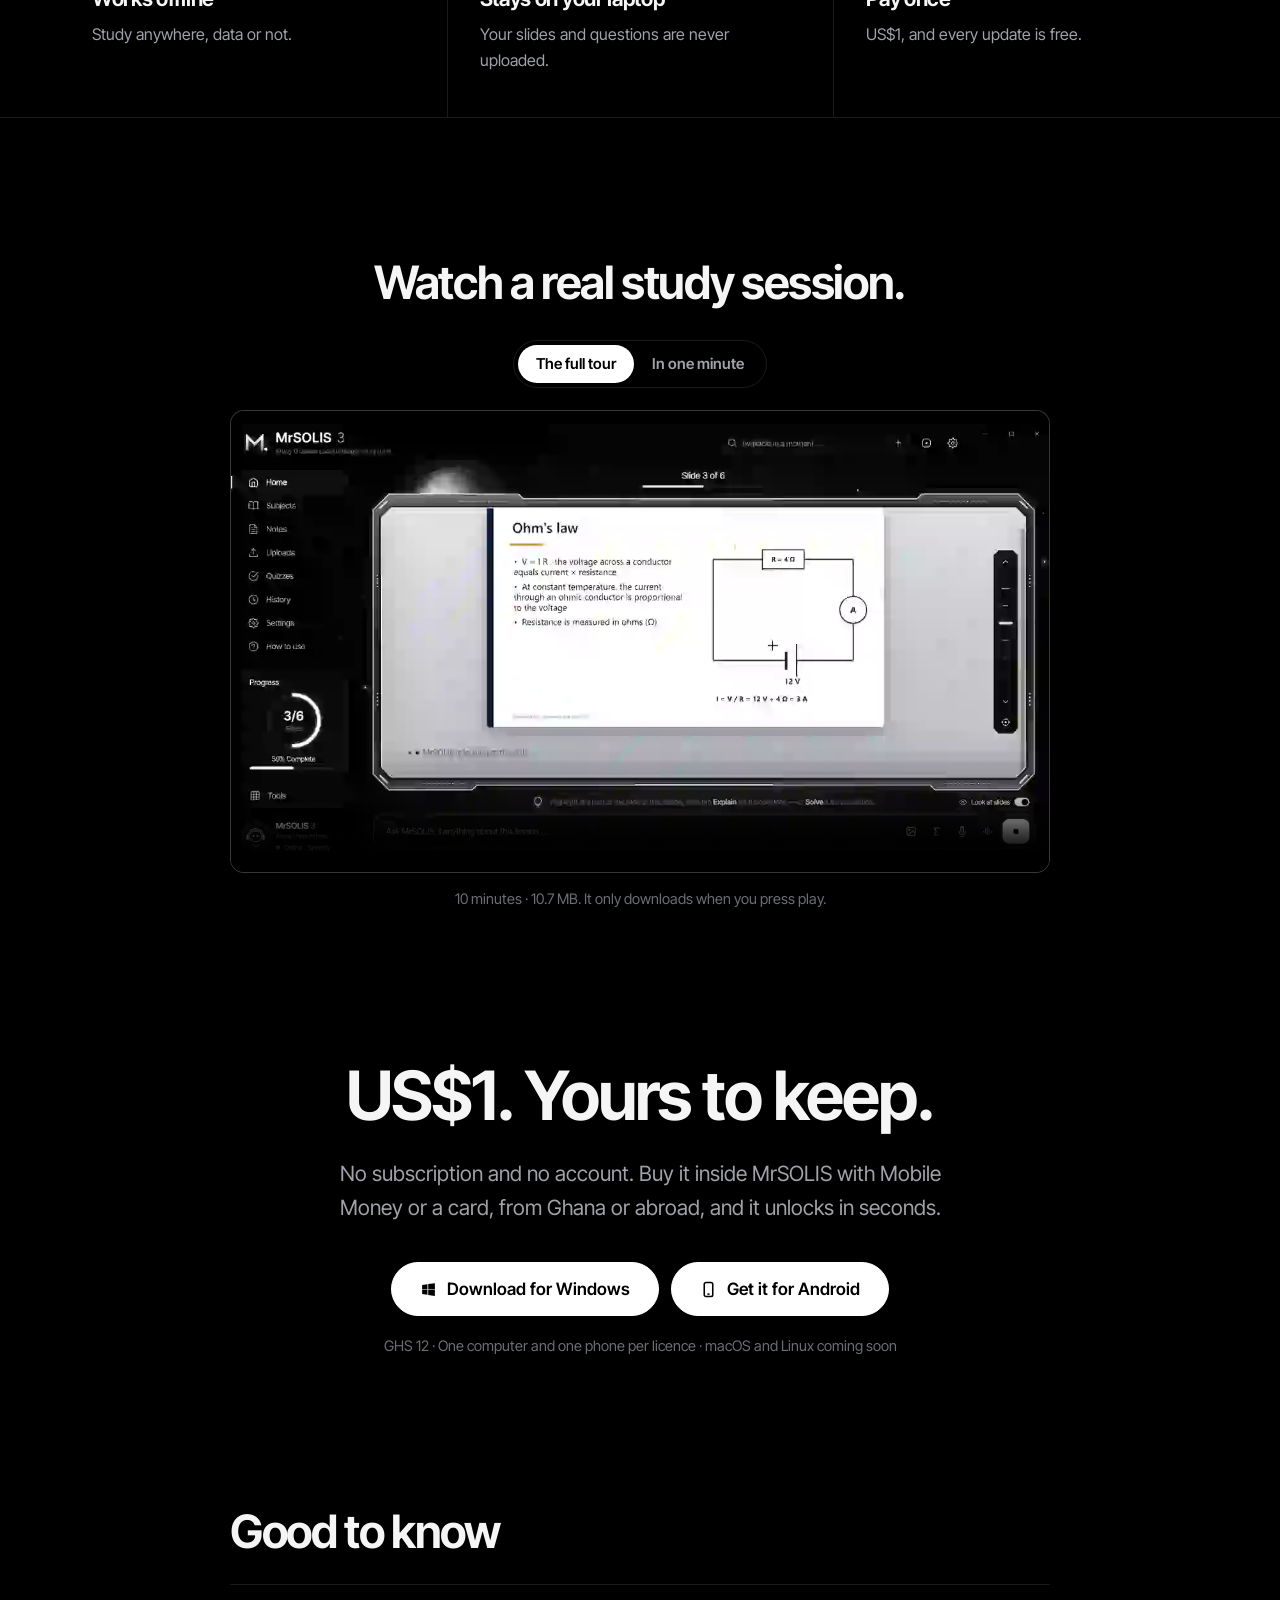
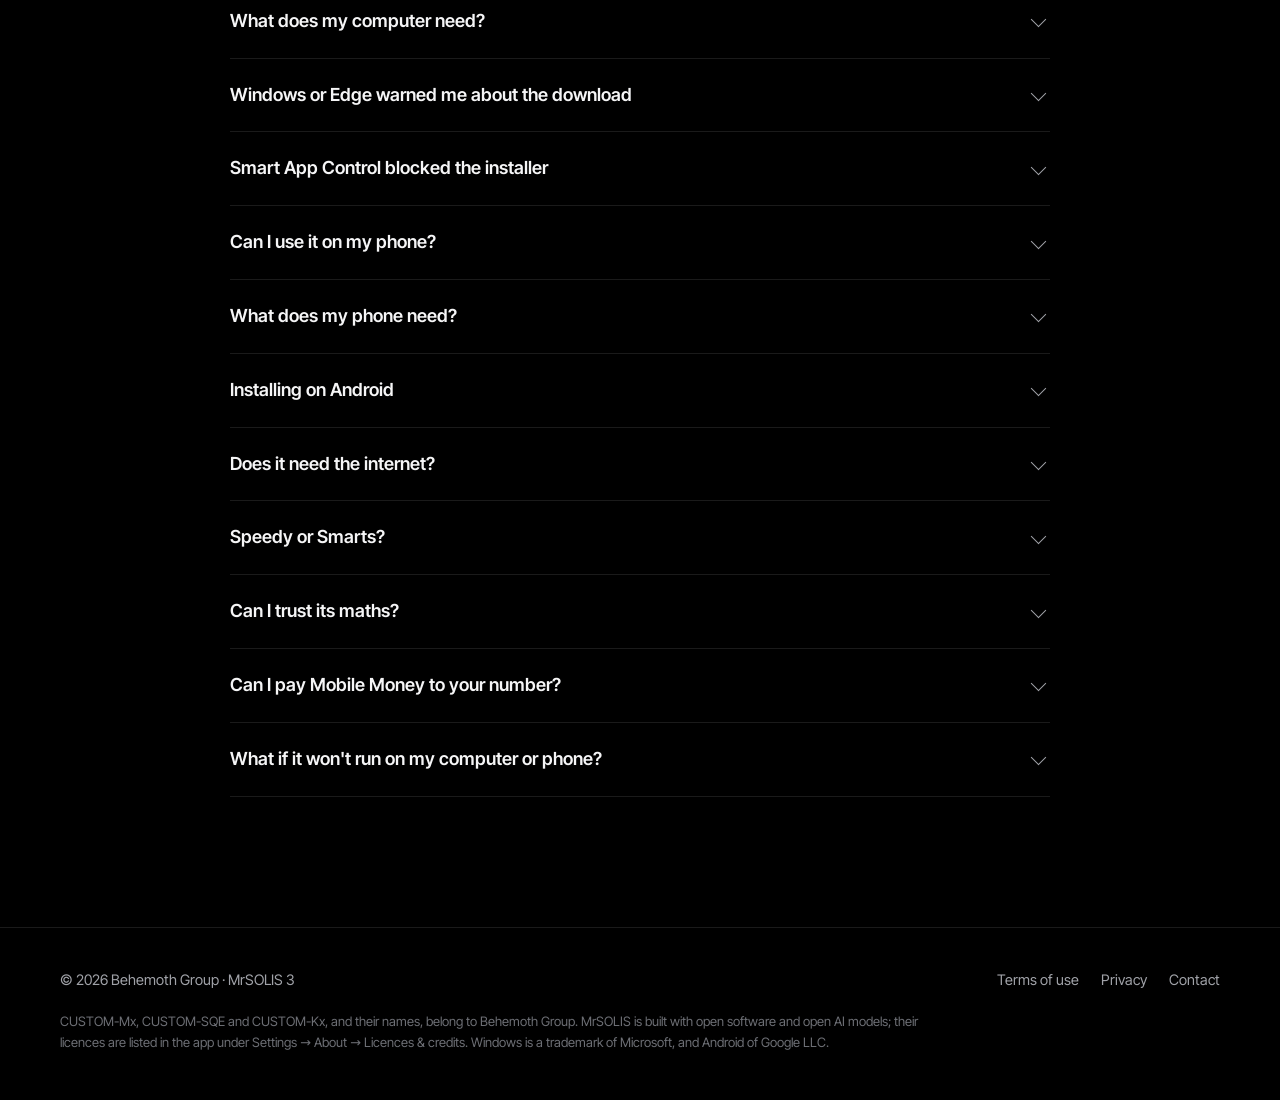
==== commit 76ee8de7: "Android download: MrSOLIS 1.0.1 (picked slides or photos survive Android closing the app) Co-Authore" ====
--- a/index.html
+++ b/index.html
@@ -64,7 +64,7 @@
           <svg viewBox="0 0 24 24" fill="currentColor" aria-hidden="true"><path d="M3 5.6 10.5 4.5v7H3zM11.6 4.35 21 3v8.5h-9.4zM3 12.5h7.5v7L3 18.4zM11.6 12.5H21V21l-9.4-1.4z"/></svg>
           Download for Windows
         </a>
-        <a class="btn btn-primary btn-lg" href="https://github.com/aduamankwahkwasi292-wq/lunar/releases/download/mobile-1.0.0/MrSOLIS-1.0.0.apk" data-apk>
+        <a class="btn btn-primary btn-lg" href="https://github.com/aduamankwahkwasi292-wq/lunar/releases/download/mobile-1.0.1/MrSOLIS-1.0.1.apk" data-apk>
           <svg viewBox="0 0 24 24" fill="none" stroke="currentColor" stroke-width="2.2" aria-hidden="true"><rect x="6" y="2" width="12" height="20" rx="2.5"/><path d="M10.5 18.5h3"/></svg>
           Get it for Android
         </a>
@@ -174,7 +174,7 @@
           <svg viewBox="0 0 24 24" fill="currentColor" aria-hidden="true"><path d="M3 5.6 10.5 4.5v7H3zM11.6 4.35 21 3v8.5h-9.4zM3 12.5h7.5v7L3 18.4zM11.6 12.5H21V21l-9.4-1.4z"/></svg>
           Download for Windows
         </a>
-        <a class="btn btn-primary btn-lg" href="https://github.com/aduamankwahkwasi292-wq/lunar/releases/download/mobile-1.0.0/MrSOLIS-1.0.0.apk" data-apk>
+        <a class="btn btn-primary btn-lg" href="https://github.com/aduamankwahkwasi292-wq/lunar/releases/download/mobile-1.0.1/MrSOLIS-1.0.1.apk" data-apk>
           <svg viewBox="0 0 24 24" fill="none" stroke="currentColor" stroke-width="2.2" aria-hidden="true"><rect x="6" y="2" width="12" height="20" rx="2.5"/><path d="M10.5 18.5h3"/></svg>
           Get it for Android
         </a>
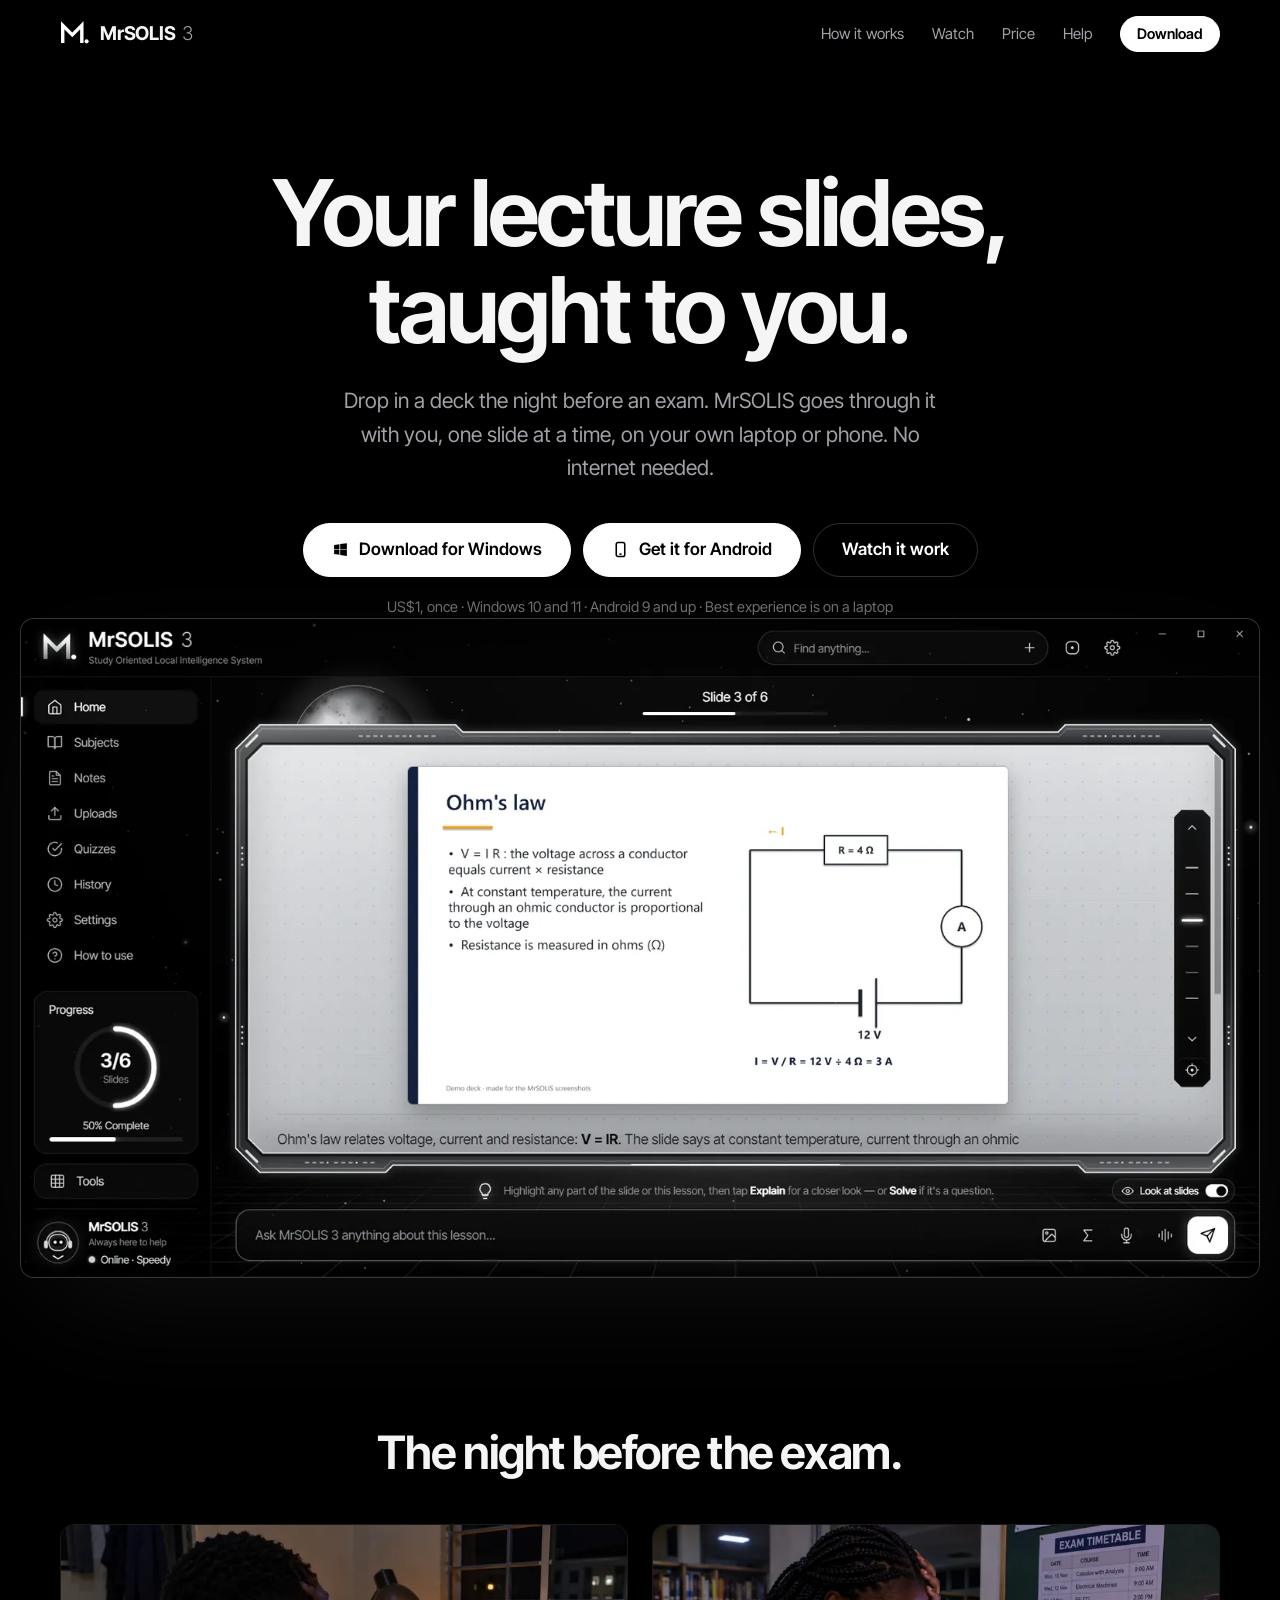
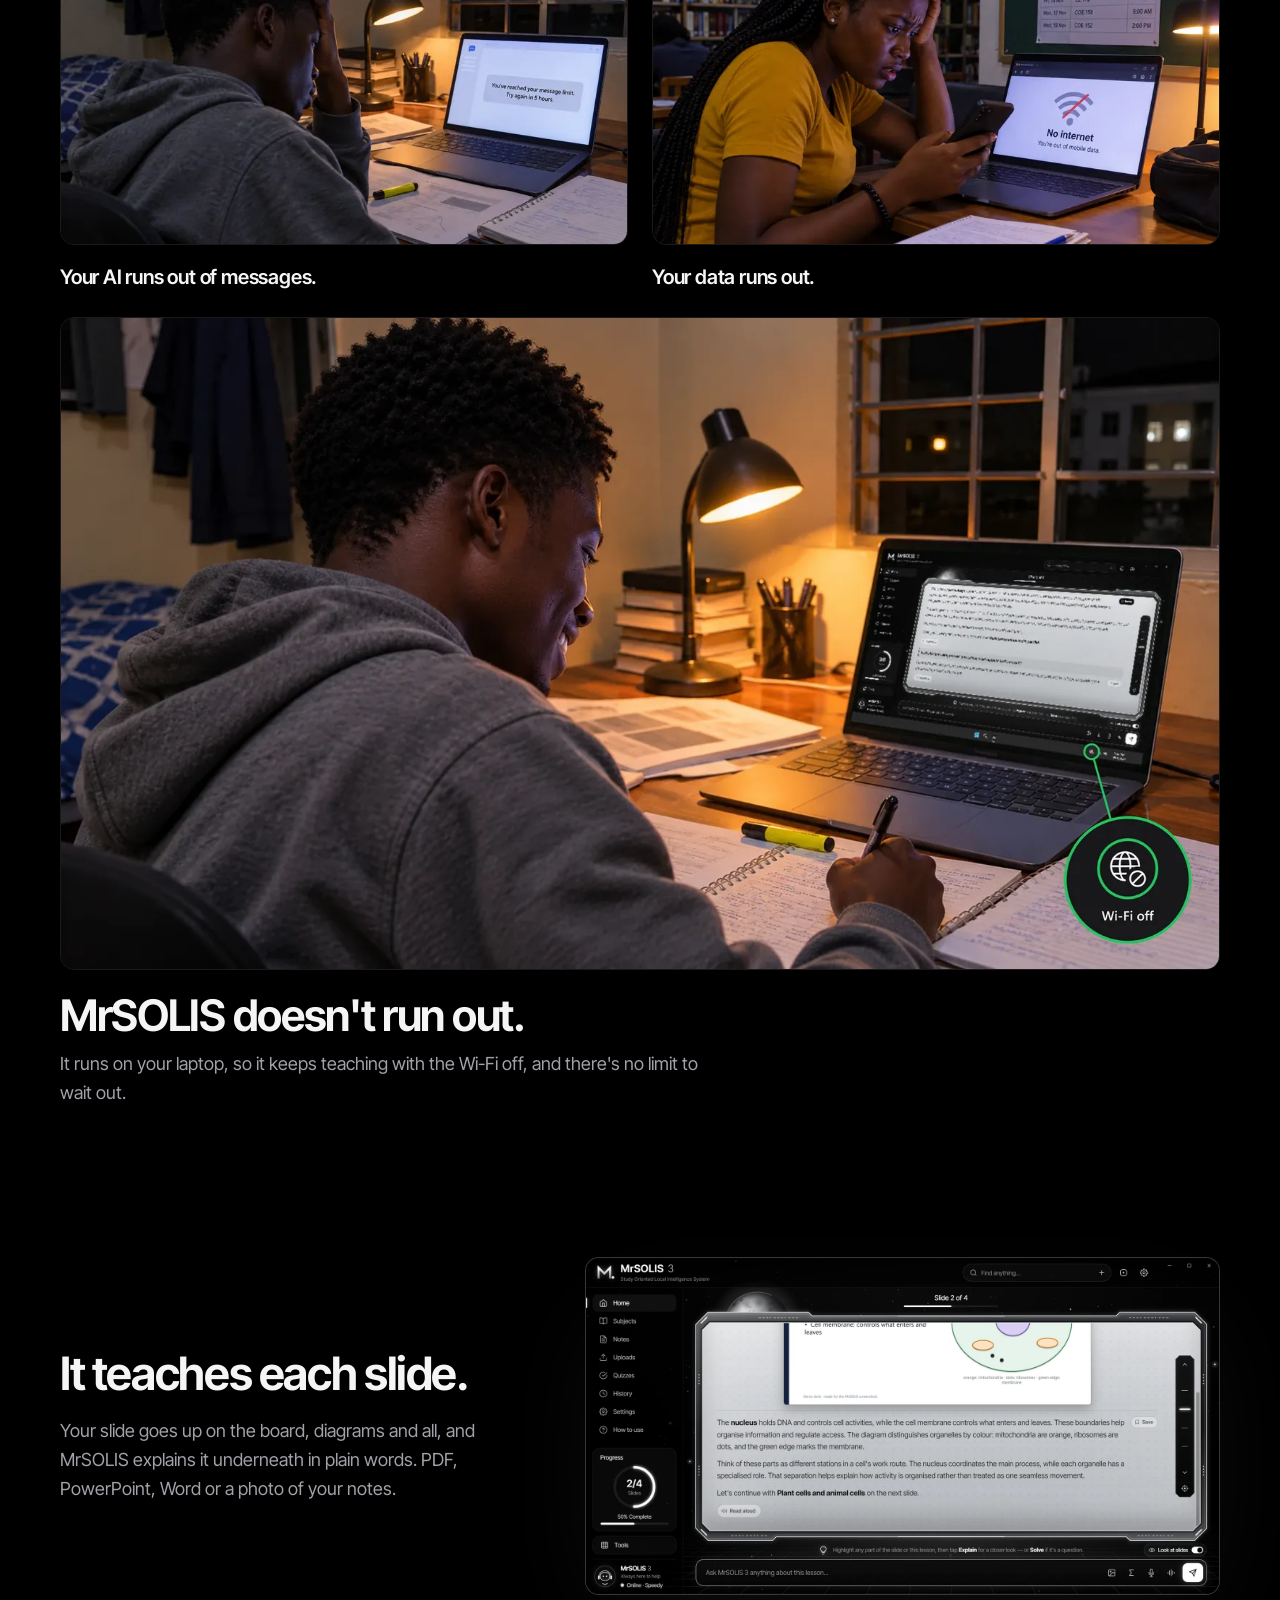
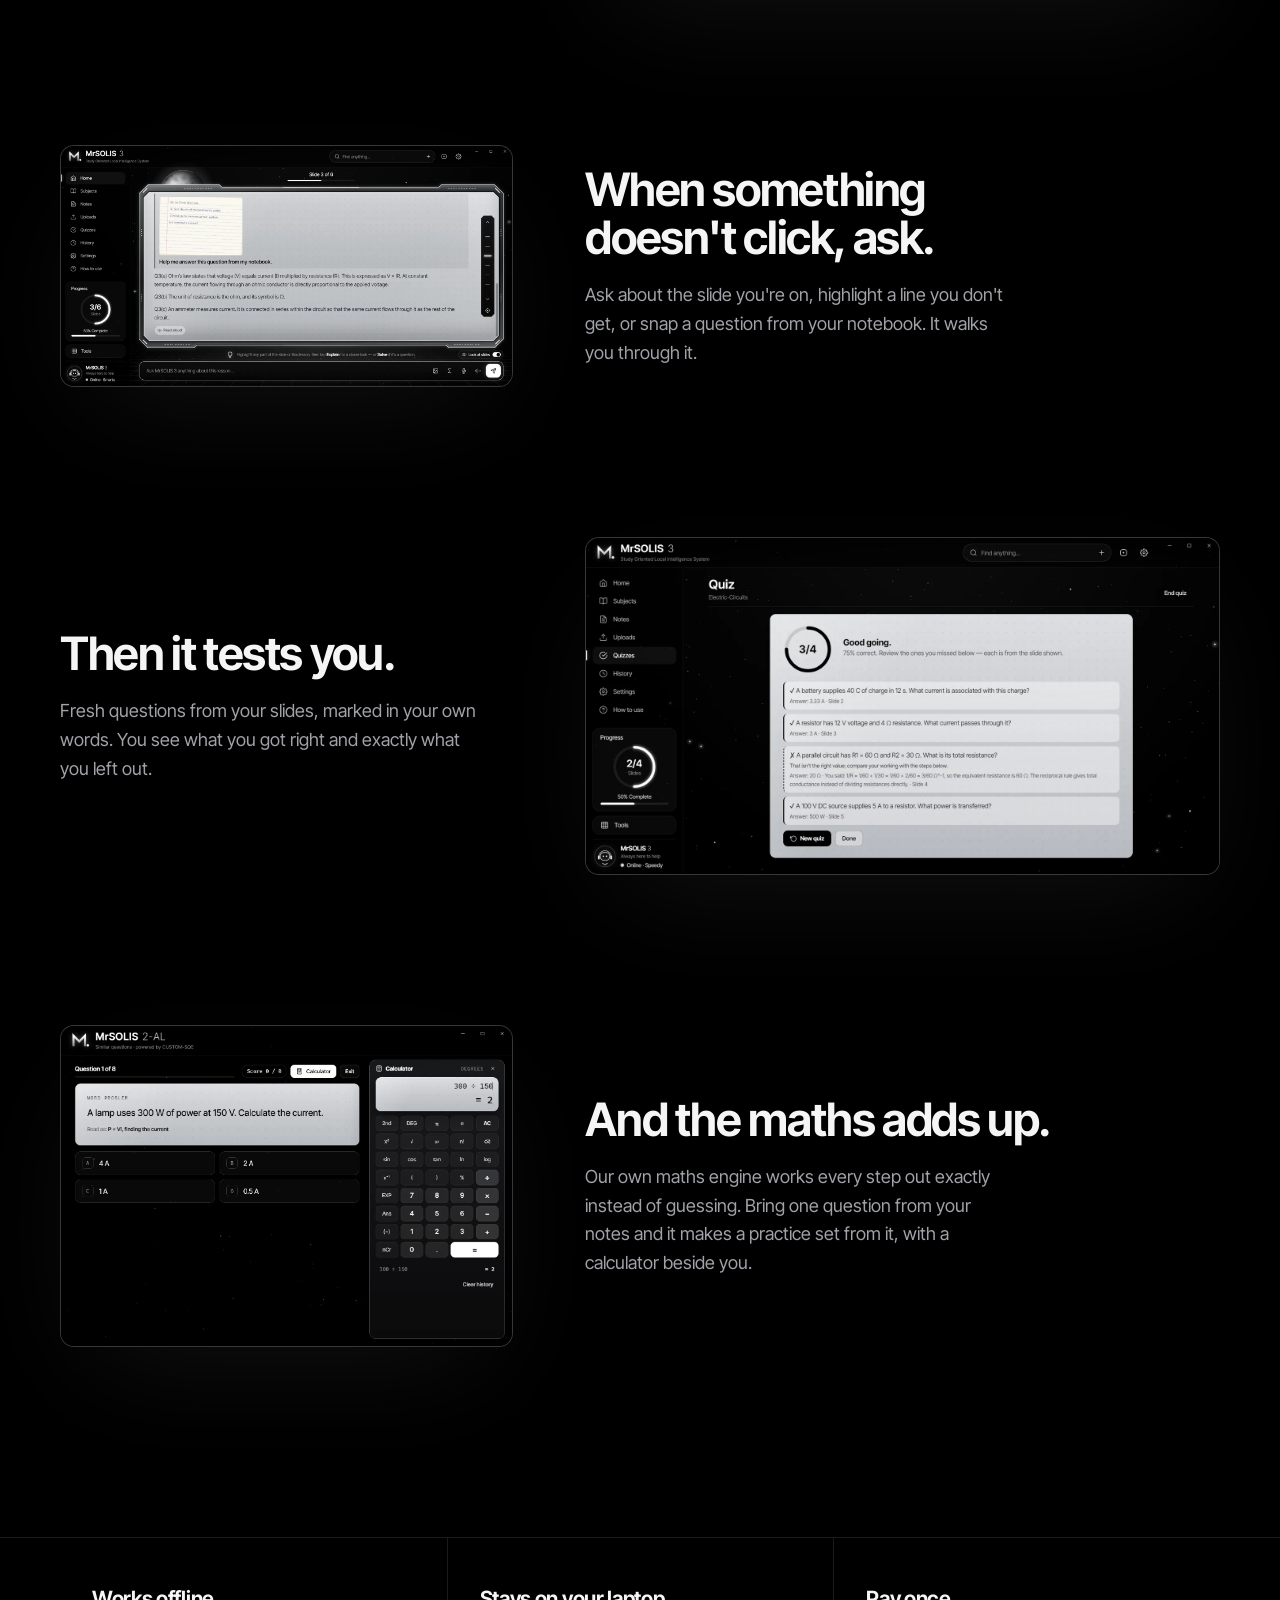
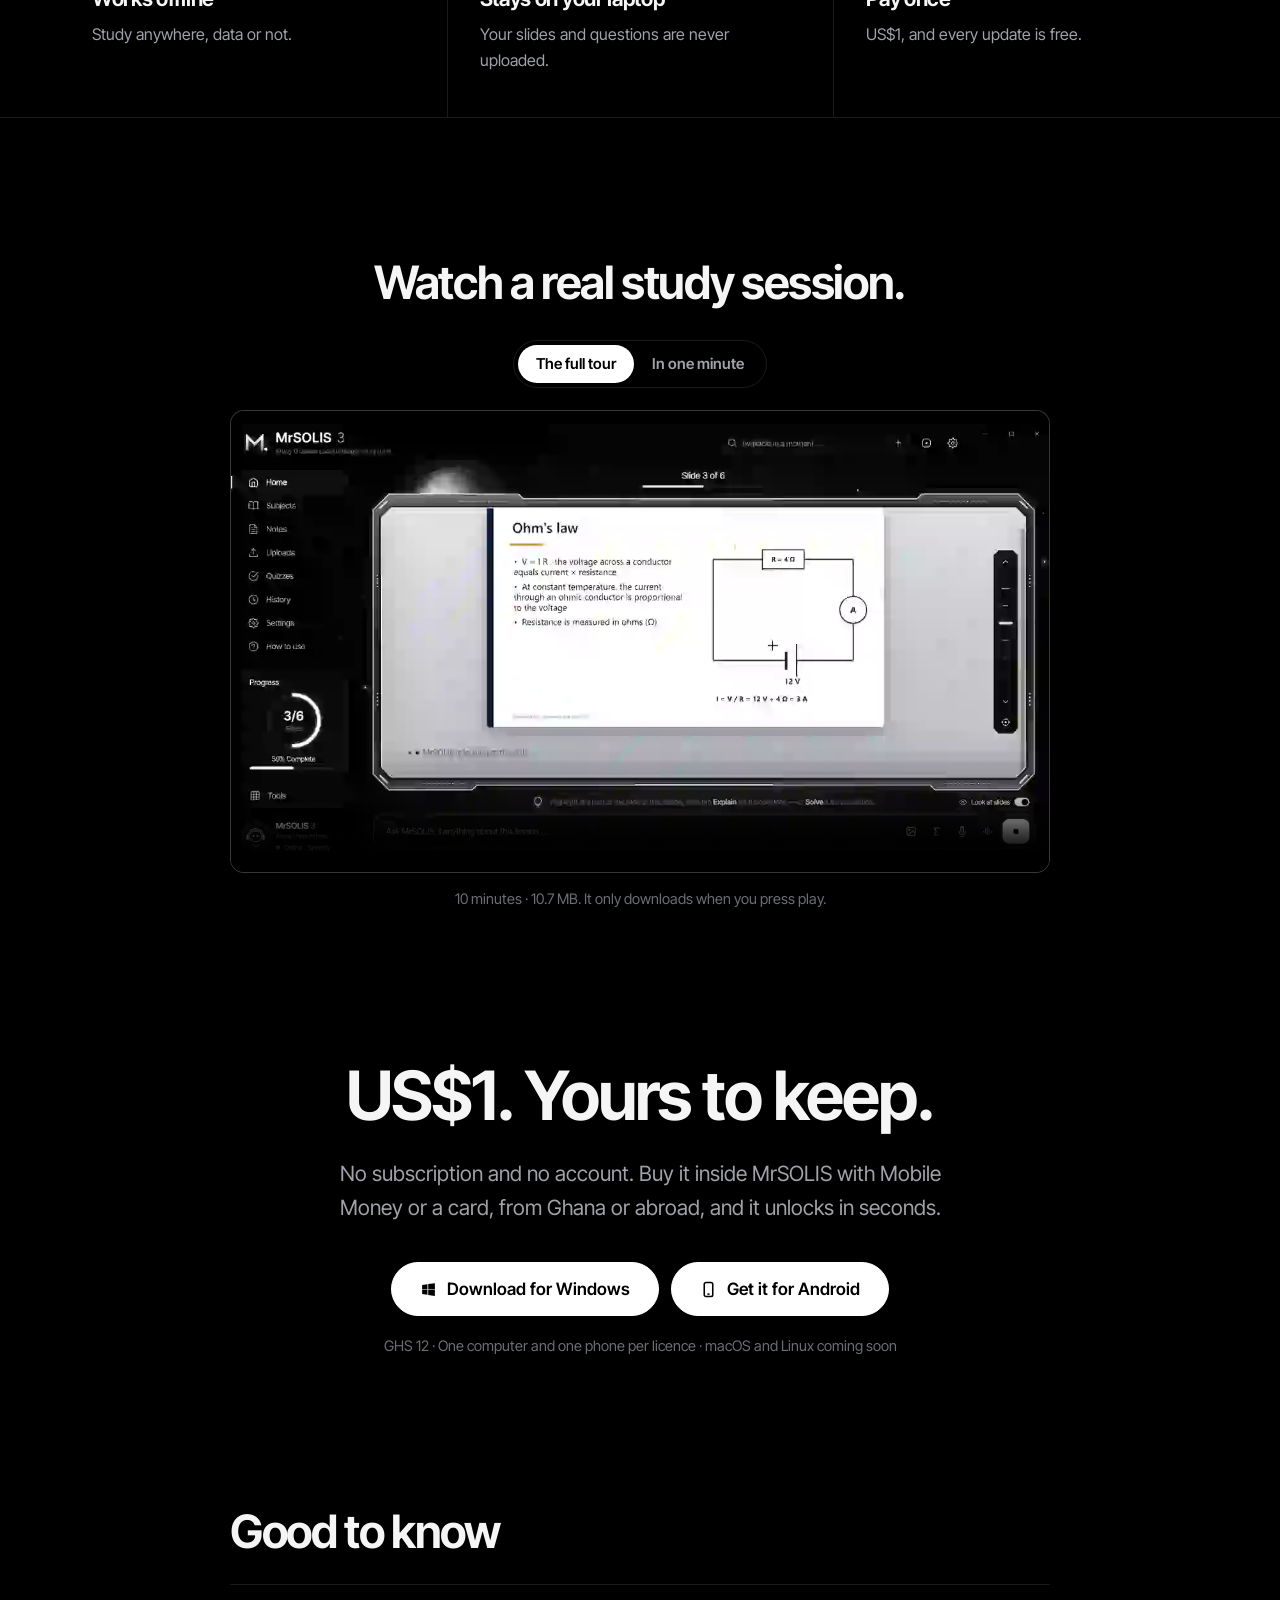
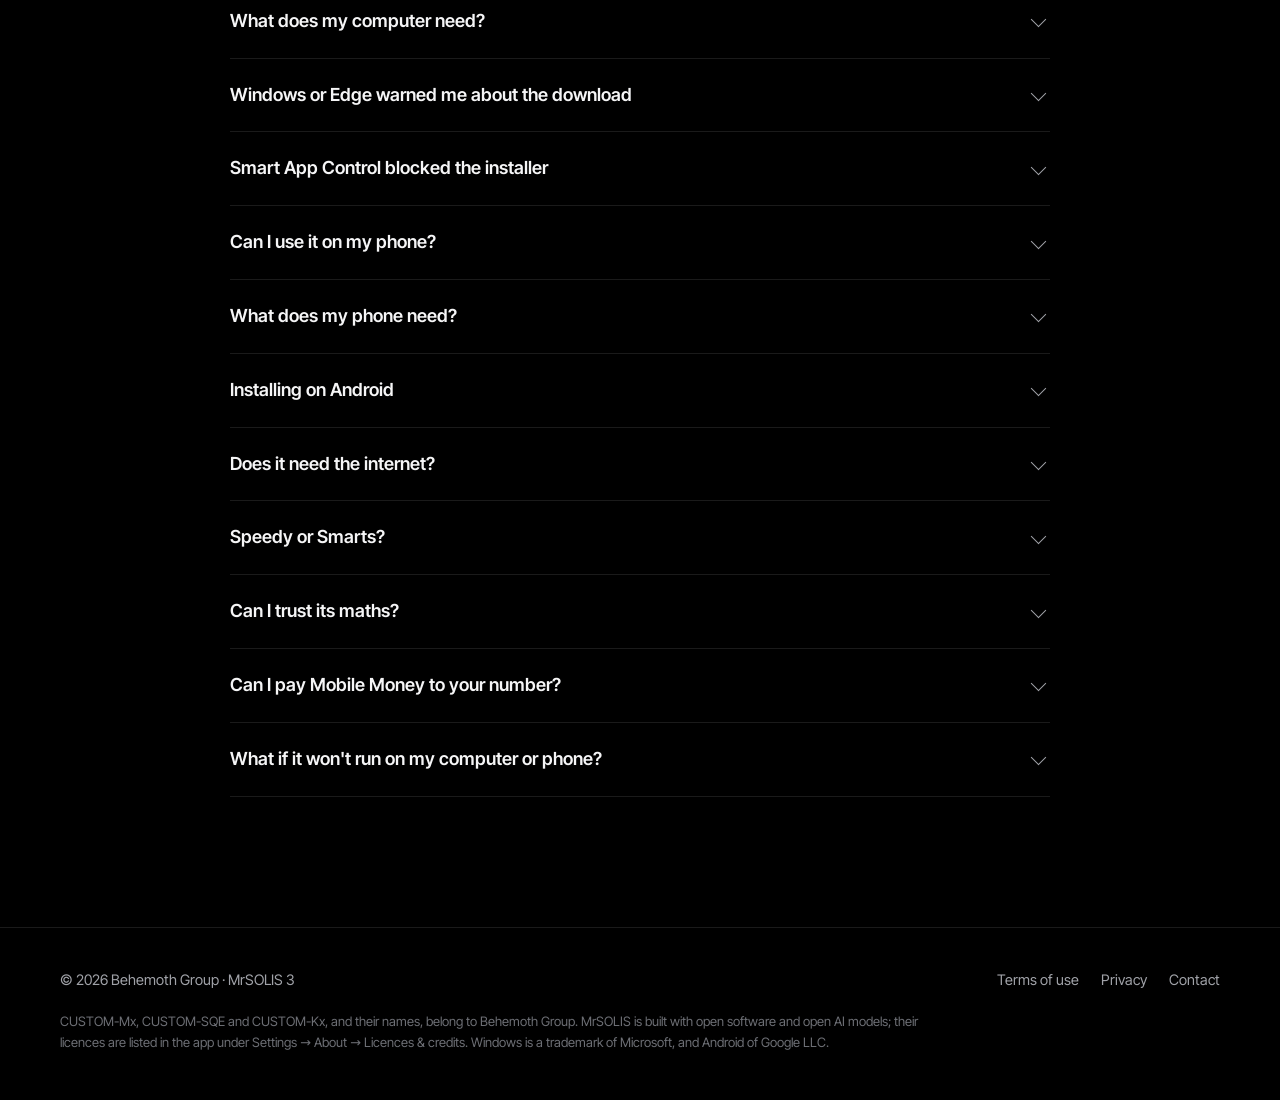
==== commit 2382a7a6: "Website: "Best experience is on a laptop" Co-Authored-By: Claude Opus 5.5 <noreply@anthropic.com>" ====
--- a/index.html
+++ b/index.html
@@ -70,7 +70,7 @@
         </a>
         <a class="btn btn-ghost btn-lg" href="#watch">Watch it work</a>
       </div>
-      <p class="cta-note">US$1, once · Windows 10 and 11 · Android 9 and up · Best on a computer</p>
+      <p class="cta-note">US$1, once · Windows 10 and 11 · Android 9 and up · Best experience is on a laptop</p>
     </div>
     <div class="wrap wide">
       <button type="button" class="shot hero-shot" data-full="assets/img/shot-diagram.webp" data-caption="A physics lesson: the slide, circuit diagram and all, with MrSOLIS's explanation underneath.">
@@ -202,7 +202,7 @@
         </details>
         <details>
           <summary>Can I use it on my phone?</summary>
-          <p>Yes, on Android. A licence covers one computer and one phone, so if you already bought MrSOLIS, enter the same code on your phone: you don't pay again. On a phone MrSOLIS uses the Speedy brain. It teaches your slides, answers your questions (photos too), sets quizzes and SQE practice, and works out /mx maths. MrSOLIS on a computer is still the better experience: it's faster, and it can use the bigger Smarts brain.</p>
+          <p>Yes, on Android. A licence covers one computer and one phone, so if you already bought MrSOLIS, enter the same code on your phone: you don't pay again. On a phone MrSOLIS uses the Speedy brain. It teaches your slides, answers your questions (photos too), sets quizzes and SQE practice, and works out /mx maths. The best experience is on a laptop: it's faster, and it can use the bigger Smarts brain.</p>
         </details>
         <details>
           <summary>What does my phone need?</summary>
